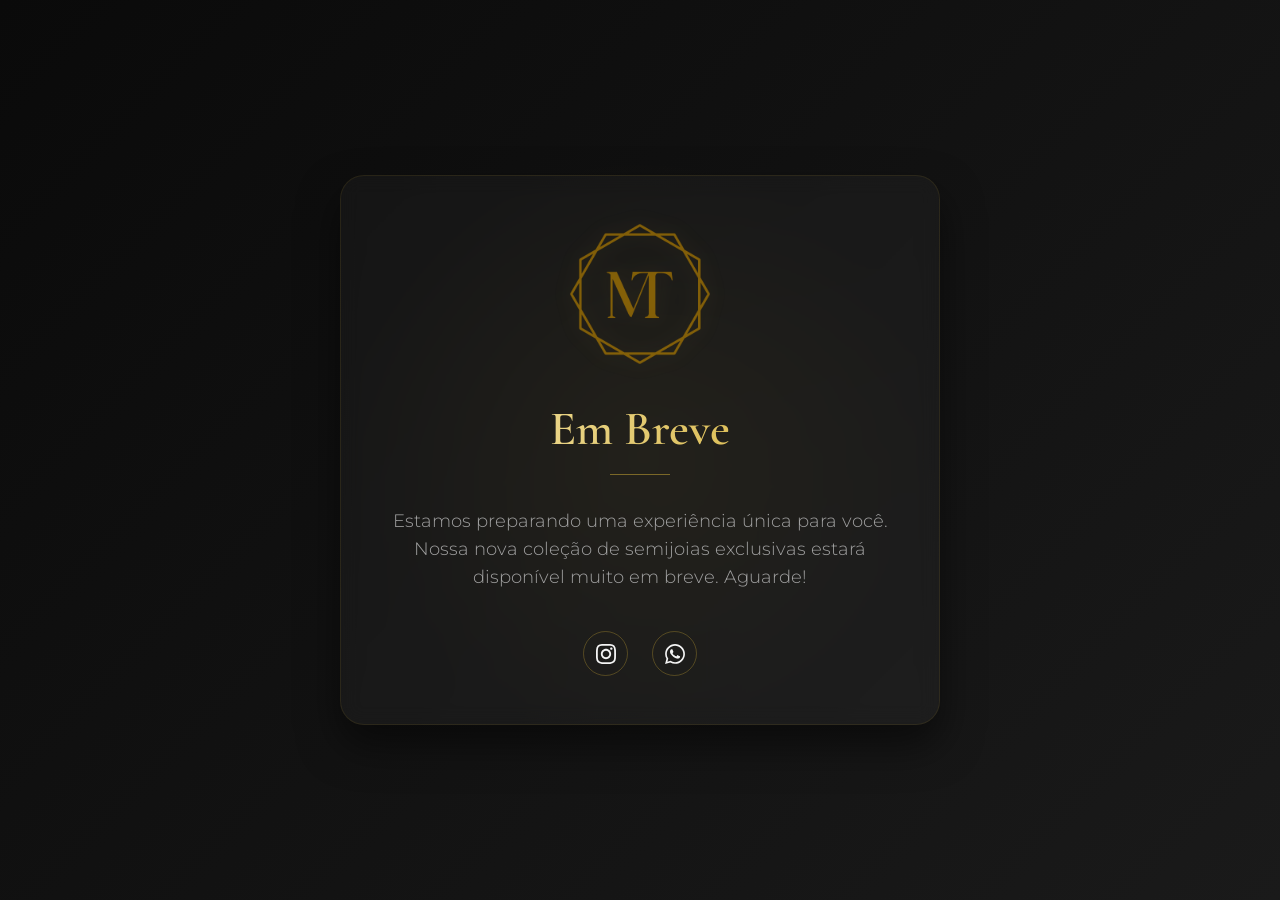
==== index.html @ 189d24d8 "v1" ====
<!DOCTYPE html>
<html lang="pt-BR">
<head>
    <meta charset="UTF-8">
    <meta name="viewport" content="width=device-width, initial-scale=1.0">
    <title>Maria Teresa Semijoias - Em Construção</title>
    <link rel="preconnect" href="https://fonts.googleapis.com">
    <link rel="preconnect" href="https://fonts.gstatic.com" crossorigin>
    <link href="https://fonts.googleapis.com/css2?family=Cormorant+Garamond:wght@400;600&family=Montserrat:wght@300;400;500&display=swap" rel="stylesheet">
    <style>
        :root {
            --gold: #D4AF37;
            --gold-light: #F3E5AB;
            --dark: #121212;
            --darker: #0a0a0a;
            --text-light: #f5f5f5;
        }

        * {
            margin: 0;
            padding: 0;
            box-sizing: border-box;
        }

        body {
            font-family: 'Montserrat', sans-serif;
            background: linear-gradient(135deg, var(--darker) 0%, #1a1a1a 100%);
            color: var(--text-light);
            min-height: 100vh;
            display: flex;
            align-items: center;
            justify-content: center;
            overflow: hidden;
            position: relative;
        }

        /* Subtle background glow */
        .bg-glow {
            position: absolute;
            width: 600px;
            height: 600px;
            background: radial-gradient(circle, rgba(212, 175, 55, 0.05) 0%, rgba(0, 0, 0, 0) 70%);
            top: 50%;
            left: 50%;
            transform: translate(-50%, -50%);
            z-index: 0;
            animation: pulse 8s infinite alternate;
        }

        @keyframes pulse {
            0% { transform: translate(-50%, -50%) scale(1); opacity: 0.5; }
            100% { transform: translate(-50%, -50%) scale(1.2); opacity: 1; }
        }

        .container {
            position: relative;
            z-index: 1;
            text-align: center;
            padding: 3rem;
            background: rgba(255, 255, 255, 0.03);
            backdrop-filter: blur(10px);
            -webkit-backdrop-filter: blur(10px);
            border: 1px solid rgba(212, 175, 55, 0.1);
            border-radius: 24px;
            max-width: 600px;
            width: 90%;
            box-shadow: 0 20px 40px rgba(0, 0, 0, 0.5);
            animation: fadeInUp 1.2s cubic-bezier(0.2, 0.8, 0.2, 1);
        }

        @keyframes fadeInUp {
            from { opacity: 0; transform: translateY(40px); }
            to { opacity: 1; transform: translateY(0); }
        }

        .logo {
            width: 140px;
            margin-bottom: 2rem;
            filter: drop-shadow(0 0 10px rgba(212, 175, 55, 0.2));
            animation: float 6s ease-in-out infinite;
        }

        @keyframes float {
            0% { transform: translateY(0px); }
            50% { transform: translateY(-10px); }
            100% { transform: translateY(0px); }
        }

        h1 {
            font-family: 'Cormorant Garamond', serif;
            font-size: 3rem;
            font-weight: 600;
            margin-bottom: 1rem;
            background: linear-gradient(to right, var(--gold-light), var(--gold), var(--gold-light));
            -webkit-background-clip: text;
            -webkit-text-fill-color: transparent;
            background-size: 200% auto;
            animation: shine 5s linear infinite;
        }

        @keyframes shine {
            to { background-position: 200% center; }
        }

        p {
            font-size: 1.1rem;
            line-height: 1.6;
            color: #a0a0a0;
            margin-bottom: 2.5rem;
            font-weight: 300;
        }

        .divider {
            height: 1px;
            width: 60px;
            background: var(--gold);
            margin: 0 auto 2rem auto;
            opacity: 0.5;
        }

        .social-links {
            display: flex;
            justify-content: center;
            gap: 1.5rem;
        }

        .social-links a {
            color: var(--text-light);
            text-decoration: none;
            width: 45px;
            height: 45px;
            border-radius: 50%;
            border: 1px solid rgba(212, 175, 55, 0.3);
            display: flex;
            align-items: center;
            justify-content: center;
            transition: all 0.3s ease;
        }

        .social-links a:hover {
            background: var(--gold);
            color: var(--dark);
            border-color: var(--gold);
            transform: translateY(-3px);
            box-shadow: 0 5px 15px rgba(212, 175, 55, 0.3);
        }

        .social-links svg {
            width: 20px;
            height: 20px;
            fill: currentColor;
        }

        @media (max-width: 768px) {
            h1 { font-size: 2.2rem; }
            p { font-size: 1rem; }
            .container { padding: 2rem 1.5rem; }
        }
    </style>
</head>
<body>
    <div class="bg-glow"></div>
    <div class="container">
        <img src="assets/maria-teresa-logo-mark-gold.png" alt="Maria Teresa Semijoias" class="logo">
        <h1>Em Breve</h1>
        <div class="divider"></div>
        <p>Estamos preparando uma experiência única para você. Nossa nova coleção de semijoias exclusivas estará disponível muito em breve. Aguarde!</p>
        <div class="social-links">
            <a href="https://instagram.com/mariateresasemijoias" aria-label="Instagram" target="_blank" rel="noopener noreferrer">
                <svg viewBox="0 0 24 24"><path d="M12 2.163c3.204 0 3.584.012 4.85.07 3.252.148 4.771 1.691 4.919 4.919.058 1.265.069 1.645.069 4.849 0 3.205-.012 3.584-.069 4.849-.149 3.225-1.664 4.771-4.919 4.919-1.266.058-1.644.07-4.85.07-3.204 0-3.584-.012-4.849-.07-3.26-.149-4.771-1.699-4.919-4.92-.058-1.265-.07-1.644-.07-4.849 0-3.204.013-3.583.07-4.849.149-3.227 1.664-4.771 4.919-4.919 1.266-.057 1.645-.069 4.849-.069zm0-2.163c-3.259 0-3.667.014-4.947.072-4.358.2-6.78 2.618-6.98 6.98-.059 1.281-.073 1.689-.073 4.948 0 3.259.014 3.668.072 4.948.2 4.358 2.618 6.78 6.98 6.98 1.281.058 1.689.072 4.948.072 3.259 0 3.668-.014 4.948-.072 4.354-.2 6.782-2.618 6.979-6.98.059-1.28.073-1.689.073-4.948 0-3.259-.014-3.667-.072-4.947-.196-4.354-2.617-6.78-6.979-6.98-1.281-.059-1.69-.073-4.949-.073zm0 5.838c-3.403 0-6.162 2.759-6.162 6.162s2.759 6.163 6.162 6.163 6.162-2.759 6.162-6.163c0-3.403-2.759-6.162-6.162-6.162zm0 10.162c-2.209 0-4-1.79-4-4 0-2.209 1.791-4 4-4s4 1.791 4 4c0 2.21-1.791 4-4 4zm6.406-11.845c-.796 0-1.441.645-1.441 1.44s.645 1.44 1.441 1.44c.795 0 1.439-.645 1.439-1.44s-.644-1.44-1.439-1.44z"/></svg>
            </a>
            <a href="#" aria-label="WhatsApp" target="_blank" rel="noopener noreferrer">
                <svg viewBox="0 0 24 24"><path d="M.057 24l1.687-6.163c-1.041-1.804-1.588-3.849-1.587-5.946.003-6.556 5.338-11.891 11.893-11.891 3.181.001 6.167 1.24 8.413 3.488 2.245 2.248 3.481 5.236 3.48 8.414-.003 6.557-5.338 11.892-11.893 11.892-1.99-.001-3.951-.5-5.688-1.448l-6.305 1.654zm6.597-3.807c1.676.995 3.276 1.591 5.392 1.592 5.448 0 9.886-4.434 9.889-9.885.002-5.462-4.415-9.89-9.881-9.892-5.452 0-9.887 4.434-9.889 9.884-.001 2.225.651 3.891 1.746 5.634l-.999 3.648 3.742-.981zm11.387-5.464c-.074-.124-.272-.198-.57-.347-.297-.149-1.758-.868-2.031-.967-.272-.099-.47-.149-.669.149-.198.297-.768.967-.941 1.165-.173.198-.347.223-.644.074-.297-.149-1.255-.462-2.39-1.475-.88-.788-1.48-1.761-1.653-2.059-.173-.297-.018-.458.13-.606.134-.133.297-.347.446-.521.151-.172.2-.296.3-.495.099-.198.05-.372-.025-.521-.075-.148-.669-1.611-.916-2.206-.242-.579-.487-.501-.669-.51l-.57-.01c-.198 0-.52.074-.792.347-.272.297-1.04 1.016-1.04 2.479 0 1.462 1.065 2.876 1.213 3.074.149.198 2.095 3.2 5.076 4.487.709.306 1.263.489 1.694.626.712.226 1.36.194 1.872.118.571-.085 1.758-.719 2.006-1.413.248-.695.248-1.29.173-1.414z"/></svg>
            </a>
        </div>
    </div>
</body>
</html>
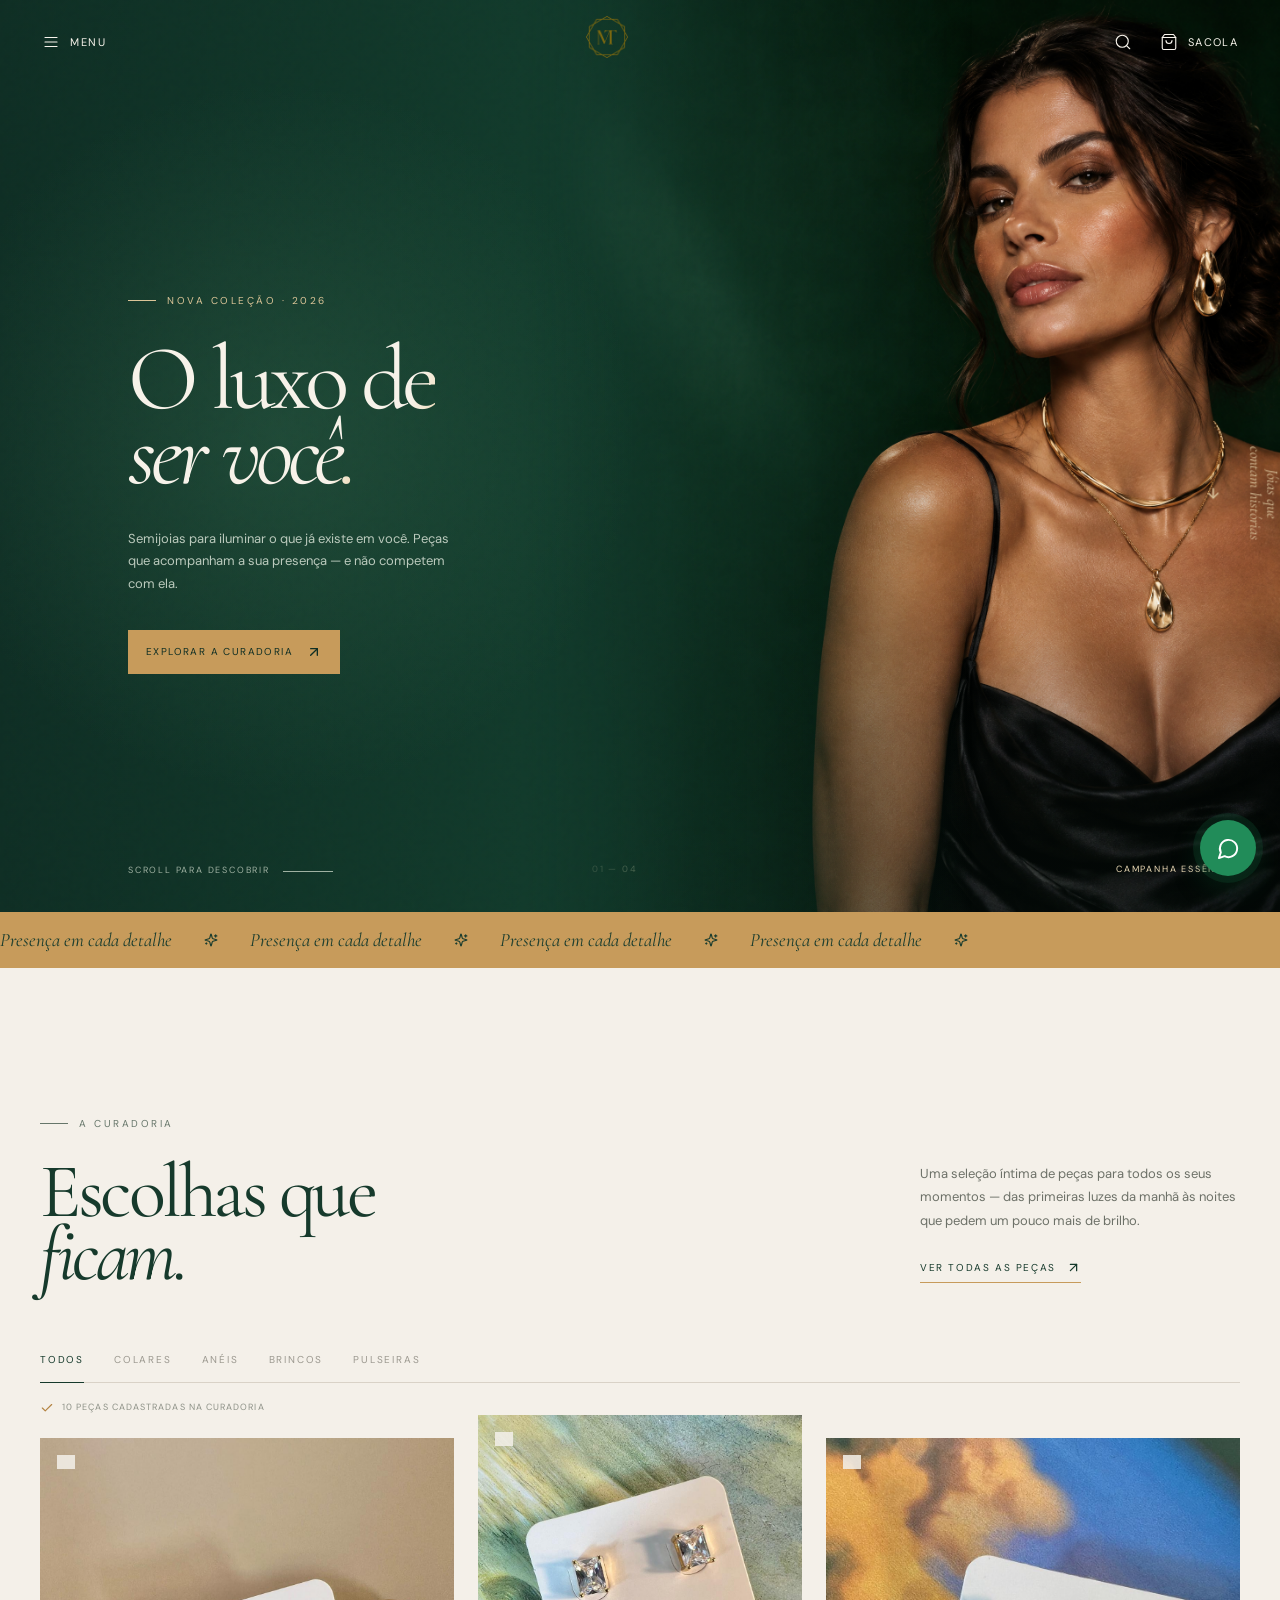
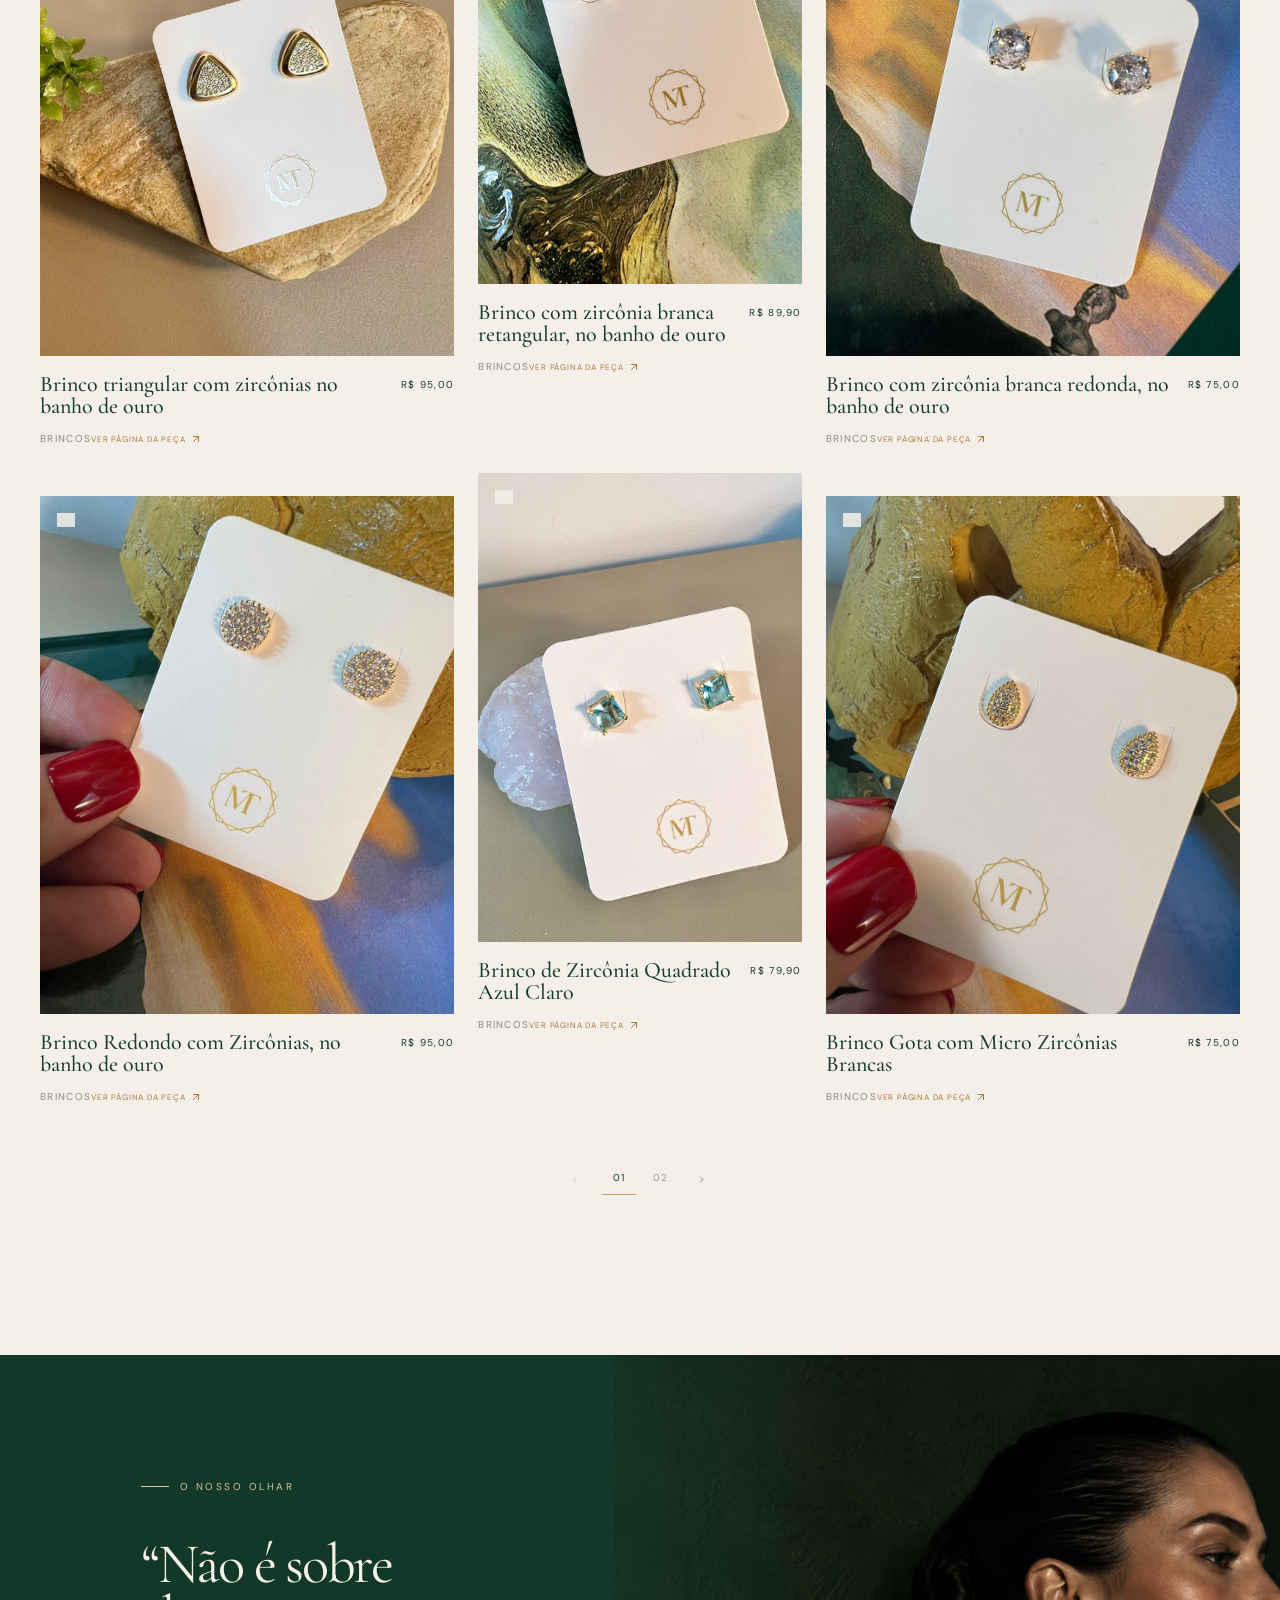
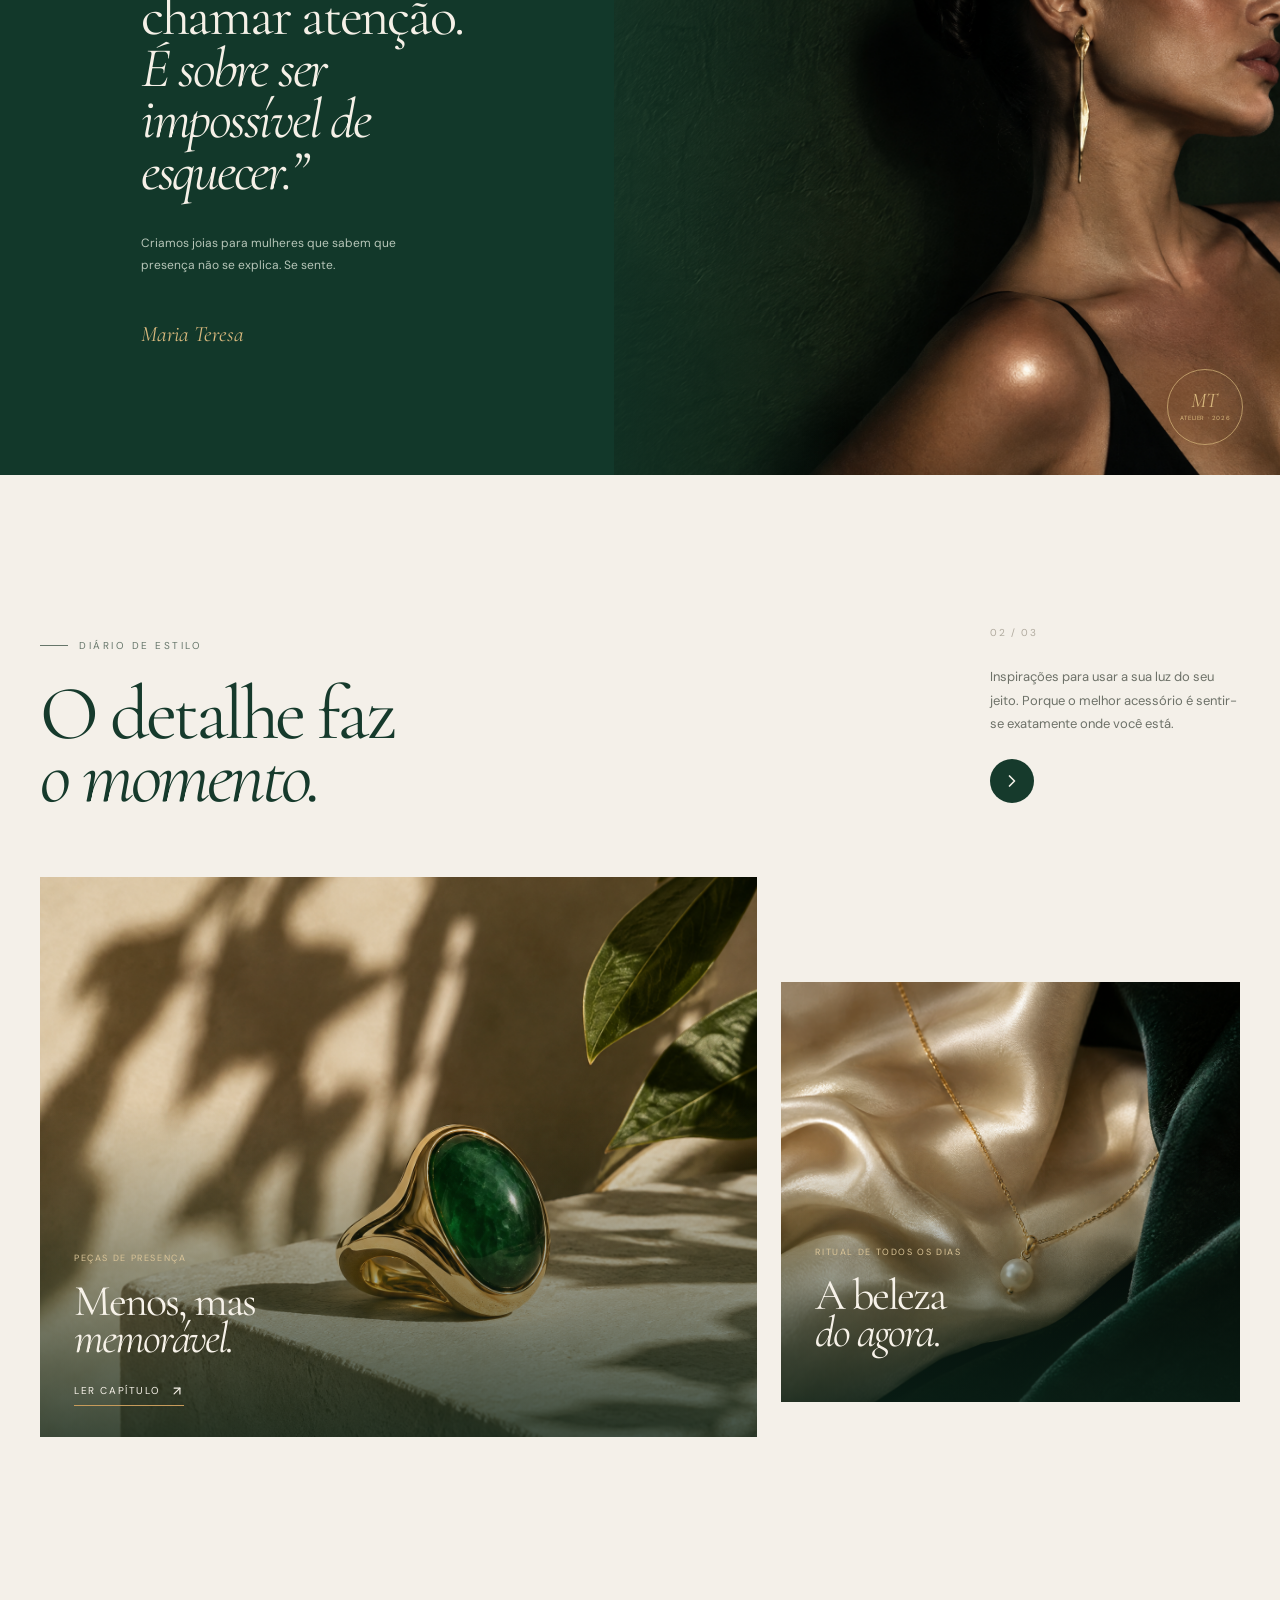
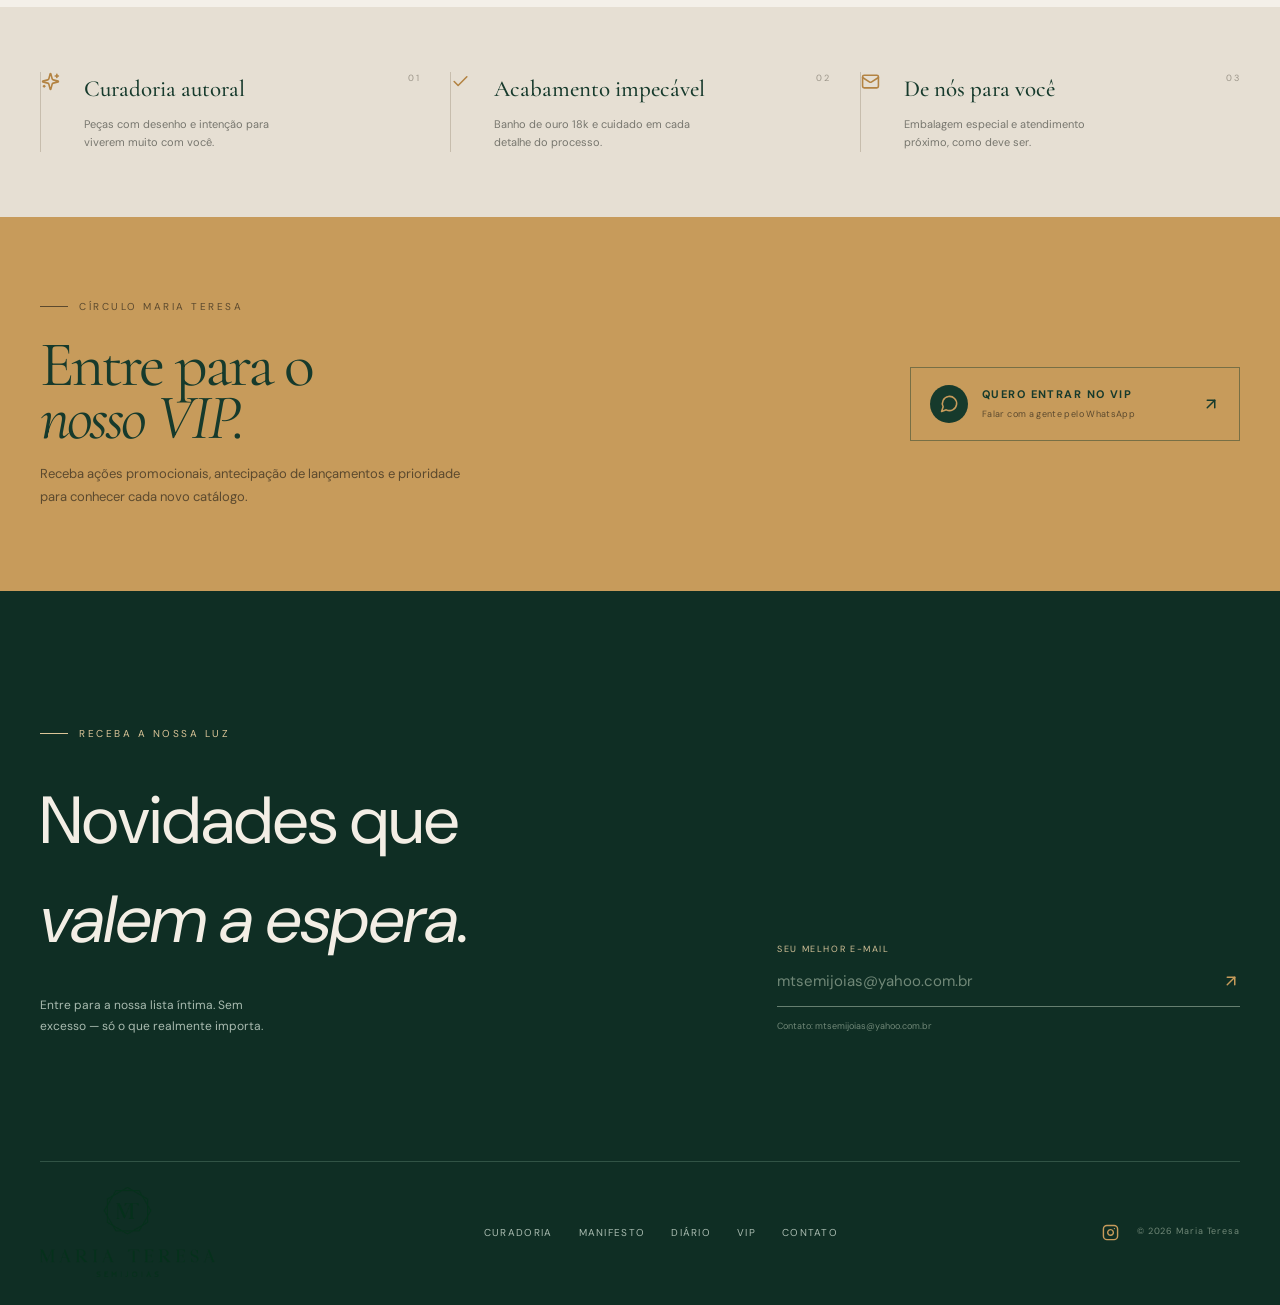
==== commit 0fdeb3ce: "catalogo, paginacao e galera de produtos" ====
--- a/index.html
+++ b/index.html
@@ -1,178 +1,77 @@
-<!DOCTYPE html>
+<!doctype html>
 <html lang="pt-BR">
-<head>
-    <meta charset="UTF-8">
-    <meta name="viewport" content="width=device-width, initial-scale=1.0">
-    <title>Maria Teresa Semijoias - Em Construção</title>
-    <link rel="preconnect" href="https://fonts.googleapis.com">
-    <link rel="preconnect" href="https://fonts.gstatic.com" crossorigin>
-    <link href="https://fonts.googleapis.com/css2?family=Cormorant+Garamond:wght@400;600&family=Montserrat:wght@300;400;500&display=swap" rel="stylesheet">
-    <style>
-        :root {
-            --gold: #D4AF37;
-            --gold-light: #F3E5AB;
-            --dark: #121212;
-            --darker: #0a0a0a;
-            --text-light: #f5f5f5;
-        }
+  <head>
+    <meta charset="UTF-8" />
+    <meta name="viewport" content="width=device-width, initial-scale=1.0, maximum-scale=1" />
+    <meta name="theme-color" content="#0f2e24" />
+    <meta name="description" content="Maria Teresa Semijoias — presença em cada detalhe." />
+    <title>Maria Teresa · Semijoias</title>
+    <script type="module" crossorigin src="/assets/index-DRTPnY3N.js"></script>
+    <link rel="stylesheet" crossorigin href="/assets/index-xozjxIDX.css">
+    <script src="/__manus__/debug-collector.js" defer></script>
+  </head>
+  <body>
+    <script id="manus-runtime">window.__MANUS_HOST_DEV__ = false;
+(function(){"use strict";var Mr={exports:{}},Kn={};/**
+ * @license React
+ * react-jsx-runtime.production.js
+ *
+ * Copyright (c) Meta Platforms, Inc. and affiliates.
+ *
+ * This source code is licensed under the MIT license found in the
+ * LICENSE file in the root directory of this source tree.
+ */var $c;function um(){if($c)return Kn;$c=1;var r=Symbol.for("react.transitional.element"),i=Symbol.for("react.fragment");function c(s,d,m){var x=null;if(m!==void 0&&(x=""+m),d.key!==void 0&&(x=""+d.key),"key"in d){m={};for(var R in d)R!=="key"&&(m[R]=d[R])}else m=d;return d=m.ref,{$$typeof:r,type:s,key:x,ref:d!==void 0?d:null,props:m}}return Kn.Fragment=i,Kn.jsx=c,Kn.jsxs=c,Kn}var Fc;function dm(){return Fc||(Fc=1,Mr.exports=um()),Mr.exports}var h=dm(),Ar={exports:{}},Pn={},Rr={exports:{}},Nr={};/**
+ * @license React
+ * scheduler.production.js
+ *
+ * Copyright (c) Meta Platforms, Inc. and affiliates.
+ *
+ * This source code is licensed under the MIT license found in the
+ * LICENSE file in the root directory of this source tree.
+ */var Ic;function fm(){return Ic||(Ic=1,function(r){function i(A,q){var B=A.length;A.push(q);t:for(;0<B;){var bt=B-1>>>1,p=A[bt];if(0<d(p,q))A[bt]=q,A[B]=p,B=bt;else break t}}function c(A){return A.length===0?null:A[0]}function s(A){if(A.length===0)return null;var q=A[0],B=A.pop();if(B!==q){A[0]=B;t:for(var bt=0,p=A.length,O=p>>>1;bt<O;){var X=2*(bt+1)-1,G=A[X],Z=X+1,st=A[Z];if(0>d(G,B))Z<p&&0>d(st,G)?(A[bt]=st,A[Z]=B,bt=Z):(A[bt]=G,A[X]=B,bt=X);else if(Z<p&&0>d(st,B))A[bt]=st,A[Z]=B,bt=Z;else break t}}return q}function d(A,q){var B=A.sortIndex-q.sortIndex;return B!==0?B:A.id-q.id}if(r.unstable_now=void 0,typeof performance=="object"&&typeof performance.now=="function"){var m=performance;r.unstable_now=function(){return m.now()}}else{var x=Date,R=x.now();r.unstable_now=function(){return x.now()-R}}var C=[],v=[],D=1,j=null,J=3,at=!1,$=!1,nt=!1,ct=!1,ht=typeof setTimeout=="function"?setTimeout:null,St=typeof clearTimeout=="function"?clearTimeout:null,_=typeof setImmediate<"u"?setImmediate:null;function Y(A){for(var q=c(v);q!==null;){if(q.callback===null)s(v);else if(q.startTime<=A)s(v),q.sortIndex=q.expirationTime,i(C,q);else break;q=c(v)}}function H(A){if(nt=!1,Y(A),!$)if(c(C)!==null)$=!0,it||(it=!0,Bt());else{var q=c(v);q!==null&&Mt(H,q.startTime-A)}}var it=!1,rt=-1,V=5,xt=-1;function Be(){return ct?!0:!(r.unstable_now()-xt<V)}function te(){if(ct=!1,it){var A=r.unstable_now();xt=A;var q=!0;try{t:{$=!1,nt&&(nt=!1,St(rt),rt=-1),at=!0;var B=J;try{e:{for(Y(A),j=c(C);j!==null&&!(j.expirationTime>A&&Be());){var bt=j.callback;if(typeof bt=="function"){j.callback=null,J=j.priorityLevel;var p=bt(j.expirationTime<=A);if(A=r.unstable_now(),typeof p=="function"){j.callback=p,Y(A),q=!0;break e}j===c(C)&&s(C),Y(A)}else s(C);j=c(C)}if(j!==null)q=!0;else{var O=c(v);O!==null&&Mt(H,O.startTime-A),q=!1}}break t}finally{j=null,J=B,at=!1}q=void 0}}finally{q?Bt():it=!1}}}var Bt;if(typeof _=="function")Bt=function(){_(te)};else if(typeof MessageChannel<"u"){var me=new MessageChannel,Se=me.port2;me.port1.onmessage=te,Bt=function(){Se.postMessage(null)}}else Bt=function(){ht(te,0)};function Mt(A,q){rt=ht(function(){A(r.unstable_now())},q)}r.unstable_IdlePriority=5,r.unstable_ImmediatePriority=1,r.unstable_LowPriority=4,r.unstable_NormalPriority=3,r.unstable_Profiling=null,r.unstable_UserBlockingPriority=2,r.unstable_cancelCallback=function(A){A.callback=null},r.unstable_forceFrameRate=function(A){0>A||125<A?console.error("forceFrameRate takes a positive int between 0 and 125, forcing frame rates higher than 125 fps is not supported"):V=0<A?Math.floor(1e3/A):5},r.unstable_getCurrentPriorityLevel=function(){return J},r.unstable_next=function(A){switch(J){case 1:case 2:case 3:var q=3;break;default:q=J}var B=J;J=q;try{return A()}finally{J=B}},r.unstable_requestPaint=function(){ct=!0},r.unstable_runWithPriority=function(A,q){switch(A){case 1:case 2:case 3:case 4:case 5:break;default:A=3}var B=J;J=A;try{return q()}finally{J=B}},r.unstable_scheduleCallback=function(A,q,B){var bt=r.unstable_now();switch(typeof B=="object"&&B!==null?(B=B.delay,B=typeof B=="number"&&0<B?bt+B:bt):B=bt,A){case 1:var p=-1;break;case 2:p=250;break;case 5:p=1073741823;break;case 4:p=1e4;break;default:p=5e3}return p=B+p,A={id:D++,callback:q,priorityLevel:A,startTime:B,expirationTime:p,sortIndex:-1},B>bt?(A.sortIndex=B,i(v,A),c(C)===null&&A===c(v)&&(nt?(St(rt),rt=-1):nt=!0,Mt(H,B-bt))):(A.sortIndex=p,i(C,A),$||at||($=!0,it||(it=!0,Bt()))),A},r.unstable_shouldYield=Be,r.unstable_wrapCallback=function(A){var q=J;return function(){var B=J;J=q;try{return A.apply(this,arguments)}finally{J=B}}}}(Nr)),Nr}var tu;function hm(){return tu||(tu=1,Rr.exports=fm()),Rr.exports}var zr={exports:{}},ut={};/**
+ * @license React
+ * react.production.js
+ *
+ * Copyright (c) Meta Platforms, Inc. and affiliates.
+ *
+ * This source code is licensed under the MIT license found in the
+ * LICENSE file in the root directory of this source tree.
+ */var eu;function mm(){if(eu)return ut;eu=1;var r=Symbol.for("react.transitional.element"),i=Symbol.for("react.portal"),c=Symbol.for("react.fragment"),s=Symbol.for("react.strict_mode"),d=Symbol.for("react.profiler"),m=Symbol.for("react.consumer"),x=Symbol.for("react.context"),R=Symbol.for("react.forward_ref"),C=Symbol.for("react.suspense"),v=Symbol.for("react.memo"),D=Symbol.for("react.lazy"),j=Symbol.iterator;function J(p){return p===null||typeof p!="object"?null:(p=j&&p[j]||p["@@iterator"],typeof p=="function"?p:null)}var at={isMounted:function(){return!1},enqueueForceUpdate:function(){},enqueueReplaceState:function(){},enqueueSetState:function(){}},$=Object.assign,nt={};function ct(p,O,X){this.props=p,this.context=O,this.refs=nt,this.updater=X||at}ct.prototype.isReactComponent={},ct.prototype.setState=function(p,O){if(typeof p!="object"&&typeof p!="function"&&p!=null)throw Error("takes an object of state variables to update or a function which returns an object of state variables.");this.updater.enqueueSetState(this,p,O,"setState")},ct.prototype.forceUpdate=function(p){this.updater.enqueueForceUpdate(this,p,"forceUpdate")};function ht(){}ht.prototype=ct.prototype;function St(p,O,X){this.props=p,this.context=O,this.refs=nt,this.updater=X||at}var _=St.prototype=new ht;_.constructor=St,$(_,ct.prototype),_.isPureReactComponent=!0;var Y=Array.isArray,H={H:null,A:null,T:null,S:null,V:null},it=Object.prototype.hasOwnProperty;function rt(p,O,X,G,Z,st){return X=st.ref,{$$typeof:r,type:p,key:O,ref:X!==void 0?X:null,props:st}}function V(p,O){return rt(p.type,O,void 0,void 0,void 0,p.props)}function xt(p){return typeof p=="object"&&p!==null&&p.$$typeof===r}function Be(p){var O={"=":"=0",":":"=2"};return"$"+p.replace(/[=:]/g,function(X){return O[X]})}var te=/\/+/g;function Bt(p,O){return typeof p=="object"&&p!==null&&p.key!=null?Be(""+p.key):O.toString(36)}function me(){}function Se(p){switch(p.status){case"fulfilled":return p.value;case"rejected":throw p.reason;default:switch(typeof p.status=="string"?p.then(me,me):(p.status="pending",p.then(function(O){p.status==="pending"&&(p.status="fulfilled",p.value=O)},function(O){p.status==="pending"&&(p.status="rejected",p.reason=O)})),p.status){case"fulfilled":return p.value;case"rejected":throw p.reason}}throw p}function Mt(p,O,X,G,Z){var st=typeof p;(st==="undefined"||st==="boolean")&&(p=null);var I=!1;if(p===null)I=!0;else switch(st){case"bigint":case"string":case"number":I=!0;break;case"object":switch(p.$$typeof){case r:case i:I=!0;break;case D:return I=p._init,Mt(I(p._payload),O,X,G,Z)}}if(I)return Z=Z(p),I=G===""?"."+Bt(p,0):G,Y(Z)?(X="",I!=null&&(X=I.replace(te,"$&/")+"/"),Mt(Z,O,X,"",function(Jt){return Jt})):Z!=null&&(xt(Z)&&(Z=V(Z,X+(Z.key==null||p&&p.key===Z.key?"":(""+Z.key).replace(te,"$&/")+"/")+I)),O.push(Z)),1;I=0;var gt=G===""?".":G+":";if(Y(p))for(var Tt=0;Tt<p.length;Tt++)G=p[Tt],st=gt+Bt(G,Tt),I+=Mt(G,O,X,st,Z);else if(Tt=J(p),typeof Tt=="function")for(p=Tt.call(p),Tt=0;!(G=p.next()).done;)G=G.value,st=gt+Bt(G,Tt++),I+=Mt(G,O,X,st,Z);else if(st==="object"){if(typeof p.then=="function")return Mt(Se(p),O,X,G,Z);throw O=String(p),Error("Objects are not valid as a React child (found: "+(O==="[object Object]"?"object with keys {"+Object.keys(p).join(", ")+"}":O)+"). If you meant to render a collection of children, use an array instead.")}return I}function A(p,O,X){if(p==null)return p;var G=[],Z=0;return Mt(p,G,"","",function(st){return O.call(X,st,Z++)}),G}function q(p){if(p._status===-1){var O=p._result;O=O(),O.then(function(X){(p._status===0||p._status===-1)&&(p._status=1,p._result=X)},function(X){(p._status===0||p._status===-1)&&(p._status=2,p._result=X)}),p._status===-1&&(p._status=0,p._result=O)}if(p._status===1)return p._result.default;throw p._result}var B=typeof reportError=="function"?reportError:function(p){if(typeof window=="object"&&typeof window.ErrorEvent=="function"){var O=new window.ErrorEvent("error",{bubbles:!0,cancelable:!0,message:typeof p=="object"&&p!==null&&typeof p.message=="string"?String(p.message):String(p),error:p});if(!window.dispatchEvent(O))return}else if(typeof process=="object"&&typeof process.emit=="function"){process.emit("uncaughtException",p);return}console.error(p)};function bt(){}return ut.Children={map:A,forEach:function(p,O,X){A(p,function(){O.apply(this,arguments)},X)},count:function(p){var O=0;return A(p,function(){O++}),O},toArray:function(p){return A(p,function(O){return O})||[]},only:function(p){if(!xt(p))throw Error("React.Children.only expected to receive a single React element child.");return p}},ut.Component=ct,ut.Fragment=c,ut.Profiler=d,ut.PureComponent=St,ut.StrictMode=s,ut.Suspense=C,ut.__CLIENT_INTERNALS_DO_NOT_USE_OR_WARN_USERS_THEY_CANNOT_UPGRADE=H,ut.__COMPILER_RUNTIME={__proto__:null,c:function(p){return H.H.useMemoCache(p)}},ut.cache=function(p){return function(){return p.apply(null,arguments)}},ut.cloneElement=function(p,O,X){if(p==null)throw Error("The argument must be a React element, but you passed "+p+".");var G=$({},p.props),Z=p.key,st=void 0;if(O!=null)for(I in O.ref!==void 0&&(st=void 0),O.key!==void 0&&(Z=""+O.key),O)!it.call(O,I)||I==="key"||I==="__self"||I==="__source"||I==="ref"&&O.ref===void 0||(G[I]=O[I]);var I=arguments.length-2;if(I===1)G.children=X;else if(1<I){for(var gt=Array(I),Tt=0;Tt<I;Tt++)gt[Tt]=arguments[Tt+2];G.children=gt}return rt(p.type,Z,void 0,void 0,st,G)},ut.createContext=function(p){return p={$$typeof:x,_currentValue:p,_currentValue2:p,_threadCount:0,Provider:null,Consumer:null},p.Provider=p,p.Consumer={$$typeof:m,_context:p},p},ut.createElement=function(p,O,X){var G,Z={},st=null;if(O!=null)for(G in O.key!==void 0&&(st=""+O.key),O)it.call(O,G)&&G!=="key"&&G!=="__self"&&G!=="__source"&&(Z[G]=O[G]);var I=arguments.length-2;if(I===1)Z.children=X;else if(1<I){for(var gt=Array(I),Tt=0;Tt<I;Tt++)gt[Tt]=arguments[Tt+2];Z.children=gt}if(p&&p.defaultProps)for(G in I=p.defaultProps,I)Z[G]===void 0&&(Z[G]=I[G]);return rt(p,st,void 0,void 0,null,Z)},ut.createRef=function(){return{current:null}},ut.forwardRef=function(p){return{$$typeof:R,render:p}},ut.isValidElement=xt,ut.lazy=function(p){return{$$typeof:D,_payload:{_status:-1,_result:p},_init:q}},ut.memo=function(p,O){return{$$typeof:v,type:p,compare:O===void 0?null:O}},ut.startTransition=function(p){var O=H.T,X={};H.T=X;try{var G=p(),Z=H.S;Z!==null&&Z(X,G),typeof G=="object"&&G!==null&&typeof G.then=="function"&&G.then(bt,B)}catch(st){B(st)}finally{H.T=O}},ut.unstable_useCacheRefresh=function(){return H.H.useCacheRefresh()},ut.use=function(p){return H.H.use(p)},ut.useActionState=function(p,O,X){return H.H.useActionState(p,O,X)},ut.useCallback=function(p,O){return H.H.useCallback(p,O)},ut.useContext=function(p){return H.H.useContext(p)},ut.useDebugValue=function(){},ut.useDeferredValue=function(p,O){return H.H.useDeferredValue(p,O)},ut.useEffect=function(p,O,X){var G=H.H;if(typeof X=="function")throw Error("useEffect CRUD overload is not enabled in this build of React.");return G.useEffect(p,O)},ut.useId=function(){return H.H.useId()},ut.useImperativeHandle=function(p,O,X){return H.H.useImperativeHandle(p,O,X)},ut.useInsertionEffect=function(p,O){return H.H.useInsertionEffect(p,O)},ut.useLayoutEffect=function(p,O){return H.H.useLayoutEffect(p,O)},ut.useMemo=function(p,O){return H.H.useMemo(p,O)},ut.useOptimistic=function(p,O){return H.H.useOptimistic(p,O)},ut.useReducer=function(p,O,X){return H.H.useReducer(p,O,X)},ut.useRef=function(p){return H.H.useRef(p)},ut.useState=function(p){return H.H.useState(p)},ut.useSyncExternalStore=function(p,O,X){return H.H.useSyncExternalStore(p,O,X)},ut.useTransition=function(){return H.H.useTransition()},ut.version="19.1.1",ut}var lu;function _r(){return lu||(lu=1,zr.exports=mm()),zr.exports}var kr={exports:{}},he={};/**
+ * @license React
+ * react-dom.production.js
+ *
+ * Copyright (c) Meta Platforms, Inc. and affiliates.
+ *
+ * This source code is licensed under the MIT license found in the
+ * LICENSE file in the root directory of this source tree.
+ */var au;function gm(){if(au)return he;au=1;var r=_r();function i(C){var v="https://react.dev/errors/"+C;if(1<arguments.length){v+="?args[]="+encodeURIComponent(arguments[1]);for(var D=2;D<arguments.length;D++)v+="&args[]="+encodeURIComponent(arguments[D])}return"Minified React error #"+C+"; visit "+v+" for the full message or use the non-minified dev environment for full errors and additional helpful warnings."}function c(){}var s={d:{f:c,r:function(){throw Error(i(522))},D:c,C:c,L:c,m:c,X:c,S:c,M:c},p:0,findDOMNode:null},d=Symbol.for("react.portal");function m(C,v,D){var j=3<arguments.length&&arguments[3]!==void 0?arguments[3]:null;return{$$typeof:d,key:j==null?null:""+j,children:C,containerInfo:v,implementation:D}}var x=r.__CLIENT_INTERNALS_DO_NOT_USE_OR_WARN_USERS_THEY_CANNOT_UPGRADE;function R(C,v){if(C==="font")return"";if(typeof v=="string")return v==="use-credentials"?v:""}return he.__DOM_INTERNALS_DO_NOT_USE_OR_WARN_USERS_THEY_CANNOT_UPGRADE=s,he.createPortal=function(C,v){var D=2<arguments.length&&arguments[2]!==void 0?arguments[2]:null;if(!v||v.nodeType!==1&&v.nodeType!==9&&v.nodeType!==11)throw Error(i(299));return m(C,v,null,D)},he.flushSync=function(C){var v=x.T,D=s.p;try{if(x.T=null,s.p=2,C)return C()}finally{x.T=v,s.p=D,s.d.f()}},he.preconnect=function(C,v){typeof C=="string"&&(v?(v=v.crossOrigin,v=typeof v=="string"?v==="use-credentials"?v:"":void 0):v=null,s.d.C(C,v))},he.prefetchDNS=function(C){typeof C=="string"&&s.d.D(C)},he.preinit=function(C,v){if(typeof C=="string"&&v&&typeof v.as=="string"){var D=v.as,j=R(D,v.crossOrigin),J=typeof v.integrity=="string"?v.integrity:void 0,at=typeof v.fetchPriority=="string"?v.fetchPriority:void 0;D==="style"?s.d.S(C,typeof v.precedence=="string"?v.precedence:void 0,{crossOrigin:j,integrity:J,fetchPriority:at}):D==="script"&&s.d.X(C,{crossOrigin:j,integrity:J,fetchPriority:at,nonce:typeof v.nonce=="string"?v.nonce:void 0})}},he.preinitModule=function(C,v){if(typeof C=="string")if(typeof v=="object"&&v!==null){if(v.as==null||v.as==="script"){var D=R(v.as,v.crossOrigin);s.d.M(C,{crossOrigin:D,integrity:typeof v.integrity=="string"?v.integrity:void 0,nonce:typeof v.nonce=="string"?v.nonce:void 0})}}else v==null&&s.d.M(C)},he.preload=function(C,v){if(typeof C=="string"&&typeof v=="object"&&v!==null&&typeof v.as=="string"){var D=v.as,j=R(D,v.crossOrigin);s.d.L(C,D,{crossOrigin:j,integrity:typeof v.integrity=="string"?v.integrity:void 0,nonce:typeof v.nonce=="string"?v.nonce:void 0,type:typeof v.type=="string"?v.type:void 0,fetchPriority:typeof v.fetchPriority=="string"?v.fetchPriority:void 0,referrerPolicy:typeof v.referrerPolicy=="string"?v.referrerPolicy:void 0,imageSrcSet:typeof v.imageSrcSet=="string"?v.imageSrcSet:void 0,imageSizes:typeof v.imageSizes=="string"?v.imageSizes:void 0,media:typeof v.media=="string"?v.media:void 0})}},he.preloadModule=function(C,v){if(typeof C=="string")if(v){var D=R(v.as,v.crossOrigin);s.d.m(C,{as:typeof v.as=="string"&&v.as!=="script"?v.as:void 0,crossOrigin:D,integrity:typeof v.integrity=="string"?v.integrity:void 0})}else s.d.m(C)},he.requestFormReset=function(C){s.d.r(C)},he.unstable_batchedUpdates=function(C,v){return C(v)},he.useFormState=function(C,v,D){return x.H.useFormState(C,v,D)},he.useFormStatus=function(){return x.H.useHostTransitionStatus()},he.version="19.1.1",he}var nu;function pm(){if(nu)return kr.exports;nu=1;function r(){if(!(typeof __REACT_DEVTOOLS_GLOBAL_HOOK__>"u"||typeof __REACT_DEVTOOLS_GLOBAL_HOOK__.checkDCE!="function"))try{__REACT_DEVTOOLS_GLOBAL_HOOK__.checkDCE(r)}catch(i){console.error(i)}}return r(),kr.exports=gm(),kr.exports}/**
+ * @license React
+ * react-dom-client.production.js
+ *
+ * Copyright (c) Meta Platforms, Inc. and affiliates.
+ *
+ * This source code is licensed under the MIT license found in the
+ * LICENSE file in the root directory of this source tree.
+ */var ou;function ym(){if(ou)return Pn;ou=1;var r=hm(),i=_r(),c=pm();function s(t){var e="https://react.dev/errors/"+t;if(1<arguments.length){e+="?args[]="+encodeURIComponent(arguments[1]);for(var l=2;l<arguments.length;l++)e+="&args[]="+encodeURIComponent(arguments[l])}return"Minified React error #"+t+"; visit "+e+" for the full message or use the non-minified dev environment for full errors and additional helpful warnings."}function d(t){return!(!t||t.nodeType!==1&&t.nodeType!==9&&t.nodeType!==11)}function m(t){var e=t,l=t;if(t.alternate)for(;e.return;)e=e.return;else{t=e;do e=t,(e.flags&4098)!==0&&(l=e.return),t=e.return;while(t)}return e.tag===3?l:null}function x(t){if(t.tag===13){var e=t.memoizedState;if(e===null&&(t=t.alternate,t!==null&&(e=t.memoizedState)),e!==null)return e.dehydrated}return null}function R(t){if(m(t)!==t)throw Error(s(188))}function C(t){var e=t.alternate;if(!e){if(e=m(t),e===null)throw Error(s(188));return e!==t?null:t}for(var l=t,a=e;;){var n=l.return;if(n===null)break;var o=n.alternate;if(o===null){if(a=n.return,a!==null){l=a;continue}break}if(n.child===o.child){for(o=n.child;o;){if(o===l)return R(n),t;if(o===a)return R(n),e;o=o.sibling}throw Error(s(188))}if(l.return!==a.return)l=n,a=o;else{for(var u=!1,f=n.child;f;){if(f===l){u=!0,l=n,a=o;break}if(f===a){u=!0,a=n,l=o;break}f=f.sibling}if(!u){for(f=o.child;f;){if(f===l){u=!0,l=o,a=n;break}if(f===a){u=!0,a=o,l=n;break}f=f.sibling}if(!u)throw Error(s(189))}}if(l.alternate!==a)throw Error(s(190))}if(l.tag!==3)throw Error(s(188));return l.stateNode.current===l?t:e}function v(t){var e=t.tag;if(e===5||e===26||e===27||e===6)return t;for(t=t.child;t!==null;){if(e=v(t),e!==null)return e;t=t.sibling}return null}var D=Object.assign,j=Symbol.for("react.element"),J=Symbol.for("react.transitional.element"),at=Symbol.for("react.portal"),$=Symbol.for("react.fragment"),nt=Symbol.for("react.strict_mode"),ct=Symbol.for("react.profiler"),ht=Symbol.for("react.provider"),St=Symbol.for("react.consumer"),_=Symbol.for("react.context"),Y=Symbol.for("react.forward_ref"),H=Symbol.for("react.suspense"),it=Symbol.for("react.suspense_list"),rt=Symbol.for("react.memo"),V=Symbol.for("react.lazy"),xt=Symbol.for("react.activity"),Be=Symbol.for("react.memo_cache_sentinel"),te=Symbol.iterator;function Bt(t){return t===null||typeof t!="object"?null:(t=te&&t[te]||t["@@iterator"],typeof t=="function"?t:null)}var me=Symbol.for("react.client.reference");function Se(t){if(t==null)return null;if(typeof t=="function")return t.$$typeof===me?null:t.displayName||t.name||null;if(typeof t=="string")return t;switch(t){case $:return"Fragment";case ct:return"Profiler";case nt:return"StrictMode";case H:return"Suspense";case it:return"SuspenseList";case xt:return"Activity"}if(typeof t=="object")switch(t.$$typeof){case at:return"Portal";case _:return(t.displayName||"Context")+".Provider";case St:return(t._context.displayName||"Context")+".Consumer";case Y:var e=t.render;return t=t.displayName,t||(t=e.displayName||e.name||"",t=t!==""?"ForwardRef("+t+")":"ForwardRef"),t;case rt:return e=t.displayName||null,e!==null?e:Se(t.type)||"Memo";case V:e=t._payload,t=t._init;try{return Se(t(e))}catch{}}return null}var Mt=Array.isArray,A=i.__CLIENT_INTERNALS_DO_NOT_USE_OR_WARN_USERS_THEY_CANNOT_UPGRADE,q=c.__DOM_INTERNALS_DO_NOT_USE_OR_WARN_USERS_THEY_CANNOT_UPGRADE,B={pending:!1,data:null,method:null,action:null},bt=[],p=-1;function O(t){return{current:t}}function X(t){0>p||(t.current=bt[p],bt[p]=null,p--)}function G(t,e){p++,bt[p]=t.current,t.current=e}var Z=O(null),st=O(null),I=O(null),gt=O(null);function Tt(t,e){switch(G(I,e),G(st,t),G(Z,null),e.nodeType){case 9:case 11:t=(t=e.documentElement)&&(t=t.namespaceURI)?Hh(t):0;break;default:if(t=e.tagName,e=e.namespaceURI)e=Hh(e),t=Uh(e,t);else switch(t){case"svg":t=1;break;case"math":t=2;break;default:t=0}}X(Z),G(Z,t)}function Jt(){X(Z),X(st),X(I)}function Ke(t){t.memoizedState!==null&&G(gt,t);var e=Z.current,l=Uh(e,t.type);e!==l&&(G(st,t),G(Z,l))}function Ce(t){st.current===t&&(X(Z),X(st)),gt.current===t&&(X(gt),Wo._currentValue=B)}var Pe=Object.prototype.hasOwnProperty,yl=r.unstable_scheduleCallback,sn=r.unstable_cancelCallback,Ca=r.unstable_shouldYield,ri=r.unstable_requestPaint,ge=r.unstable_now,si=r.unstable_getCurrentPriorityLevel,Ul=r.unstable_ImmediatePriority,Fn=r.unstable_UserBlockingPriority,nl=r.unstable_NormalPriority,ci=r.unstable_LowPriority,Gl=r.unstable_IdlePriority,ui=r.log,Ea=r.unstable_setDisableYieldValue,ql=null,Wt=null;function Je(t){if(typeof ui=="function"&&Ea(t),Wt&&typeof Wt.setStrictMode=="function")try{Wt.setStrictMode(ql,t)}catch{}}var $t=Math.clz32?Math.clz32:fi,di=Math.log,Ta=Math.LN2;function fi(t){return t>>>=0,t===0?32:31-(di(t)/Ta|0)|0}var L=256,cn=4194304;function vl(t){var e=t&42;if(e!==0)return e;switch(t&-t){case 1:return 1;case 2:return 2;case 4:return 4;case 8:return 8;case 16:return 16;case 32:return 32;case 64:return 64;case 128:return 128;case 256:case 512:case 1024:case 2048:case 4096:case 8192:case 16384:case 32768:case 65536:case 131072:case 262144:case 524288:case 1048576:case 2097152:return t&4194048;case 4194304:case 8388608:case 16777216:case 33554432:return t&62914560;case 67108864:return 67108864;case 134217728:return 134217728;case 268435456:return 268435456;case 536870912:return 536870912;case 1073741824:return 0;default:return t}}function un(t,e,l){var a=t.pendingLanes;if(a===0)return 0;var n=0,o=t.suspendedLanes,u=t.pingedLanes;t=t.warmLanes;var f=a&134217727;return f!==0?(a=f&~o,a!==0?n=vl(a):(u&=f,u!==0?n=vl(u):l||(l=f&~t,l!==0&&(n=vl(l))))):(f=a&~o,f!==0?n=vl(f):u!==0?n=vl(u):l||(l=a&~t,l!==0&&(n=vl(l)))),n===0?0:e!==0&&e!==n&&(e&o)===0&&(o=n&-n,l=e&-e,o>=l||o===32&&(l&4194048)!==0)?e:n}function Dt(t,e){return(t.pendingLanes&~(t.suspendedLanes&~t.pingedLanes)&e)===0}function In(t,e){switch(t){case 1:case 2:case 4:case 8:case 64:return e+250;case 16:case 32:case 128:case 256:case 512:case 1024:case 2048:case 4096:case 8192:case 16384:case 32768:case 65536:case 131072:case 262144:case 524288:case 1048576:case 2097152:return e+5e3;case 4194304:case 8388608:case 16777216:case 33554432:return-1;case 67108864:case 134217728:case 268435456:case 536870912:case 1073741824:return-1;default:return-1}}function to(){var t=L;return L<<=1,(L&4194048)===0&&(L=256),t}function hi(){var t=cn;return cn<<=1,(cn&62914560)===0&&(cn=4194304),t}function eo(t){for(var e=[],l=0;31>l;l++)e.push(t);return e}function Da(t,e){t.pendingLanes|=e,e!==268435456&&(t.suspendedLanes=0,t.pingedLanes=0,t.warmLanes=0)}function Ir(t,e,l,a,n,o){var u=t.pendingLanes;t.pendingLanes=l,t.suspendedLanes=0,t.pingedLanes=0,t.warmLanes=0,t.expiredLanes&=l,t.entangledLanes&=l,t.errorRecoveryDisabledLanes&=l,t.shellSuspendCounter=0;var f=t.entanglements,g=t.expirationTimes,S=t.hiddenUpdates;for(l=u&~l;0<l;){var N=31-$t(l),k=1<<N;f[N]=0,g[N]=-1;var E=S[N];if(E!==null)for(S[N]=null,N=0;N<E.length;N++){var T=E[N];T!==null&&(T.lane&=-536870913)}l&=~k}a!==0&&mi(t,a,0),o!==0&&n===0&&t.tag!==0&&(t.suspendedLanes|=o&~(u&~e))}function mi(t,e,l){t.pendingLanes|=e,t.suspendedLanes&=~e;var a=31-$t(e);t.entangledLanes|=e,t.entanglements[a]=t.entanglements[a]|1073741824|l&4194090}function gi(t,e){var l=t.entangledLanes|=e;for(t=t.entanglements;l;){var a=31-$t(l),n=1<<a;n&e|t[a]&e&&(t[a]|=e),l&=~n}}function lo(t){switch(t){case 2:t=1;break;case 8:t=4;break;case 32:t=16;break;case 256:case 512:case 1024:case 2048:case 4096:case 8192:case 16384:case 32768:case 65536:case 131072:case 262144:case 524288:case 1048576:case 2097152:case 4194304:case 8388608:case 16777216:case 33554432:t=128;break;case 268435456:t=134217728;break;default:t=0}return t}function ao(t){return t&=-t,2<t?8<t?(t&134217727)!==0?32:268435456:8:2}function pi(){var t=q.p;return t!==0?t:(t=window.event,t===void 0?32:nm(t.type))}function ts(t,e){var l=q.p;try{return q.p=t,e()}finally{q.p=l}}var ol=Math.random().toString(36).slice(2),ee="__reactFiber$"+ol,pe="__reactProps$"+ol,Yl="__reactContainer$"+ol,no="__reactEvents$"+ol,es="__reactListeners$"+ol,ls="__reactHandles$"+ol,yi="__reactResources$"+ol,Ma="__reactMarker$"+ol;function oo(t){delete t[ee],delete t[pe],delete t[no],delete t[es],delete t[ls]}function Vl(t){var e=t[ee];if(e)return e;for(var l=t.parentNode;l;){if(e=l[Yl]||l[ee]){if(l=e.alternate,e.child!==null||l!==null&&l.child!==null)for(t=Vh(t);t!==null;){if(l=t[ee])return l;t=Vh(t)}return e}t=l,l=t.parentNode}return null}function Xl(t){if(t=t[ee]||t[Yl]){var e=t.tag;if(e===5||e===6||e===13||e===26||e===27||e===3)return t}return null}function Aa(t){var e=t.tag;if(e===5||e===26||e===27||e===6)return t.stateNode;throw Error(s(33))}function Zl(t){var e=t[yi];return e||(e=t[yi]={hoistableStyles:new Map,hoistableScripts:new Map}),e}function Vt(t){t[Ma]=!0}var vi=new Set,bi={};function bl(t,e){We(t,e),We(t+"Capture",e)}function We(t,e){for(bi[t]=e,t=0;t<e.length;t++)vi.add(e[t])}var as=RegExp("^[:A-Z_a-z\\u00C0-\\u00D6\\u00D8-\\u00F6\\u00F8-\\u02FF\\u0370-\\u037D\\u037F-\\u1FFF\\u200C-\\u200D\\u2070-\\u218F\\u2C00-\\u2FEF\\u3001-\\uD7FF\\uF900-\\uFDCF\\uFDF0-\\uFFFD][:A-Z_a-z\\u00C0-\\u00D6\\u00D8-\\u00F6\\u00F8-\\u02FF\\u0370-\\u037D\\u037F-\\u1FFF\\u200C-\\u200D\\u2070-\\u218F\\u2C00-\\u2FEF\\u3001-\\uD7FF\\uF900-\\uFDCF\\uFDF0-\\uFFFD\\-.0-9\\u00B7\\u0300-\\u036F\\u203F-\\u2040]*$"),xi={},wi={};function Ra(t){return Pe.call(wi,t)?!0:Pe.call(xi,t)?!1:as.test(t)?wi[t]=!0:(xi[t]=!0,!1)}function M(t,e,l){if(Ra(e))if(l===null)t.removeAttribute(e);else{switch(typeof l){case"undefined":case"function":case"symbol":t.removeAttribute(e);return;case"boolean":var a=e.toLowerCase().slice(0,5);if(a!=="data-"&&a!=="aria-"){t.removeAttribute(e);return}}t.setAttribute(e,""+l)}}function tt(t,e,l){if(l===null)t.removeAttribute(e);else{switch(typeof l){case"undefined":case"function":case"symbol":case"boolean":t.removeAttribute(e);return}t.setAttribute(e,""+l)}}function Ot(t,e,l,a){if(a===null)t.removeAttribute(l);else{switch(typeof a){case"undefined":case"function":case"symbol":case"boolean":t.removeAttribute(l);return}t.setAttributeNS(e,l,""+a)}}var le,Ee;function ae(t){if(le===void 0)try{throw Error()}catch(l){var e=l.stack.trim().match(/\n( *(at )?)/);le=e&&e[1]||"",Ee=-1<l.stack.indexOf(`
+    at`)?" (<anonymous>)":-1<l.stack.indexOf("@")?"@unknown:0:0":""}return`
+`+le+t+Ee}var Le=!1;function He(t,e){if(!t||Le)return"";Le=!0;var l=Error.prepareStackTrace;Error.prepareStackTrace=void 0;try{var a={DetermineComponentFrameRoot:function(){try{if(e){var k=function(){throw Error()};if(Object.defineProperty(k.prototype,"props",{set:function(){throw Error()}}),typeof Reflect=="object"&&Reflect.construct){try{Reflect.construct(k,[])}catch(T){var E=T}Reflect.construct(t,[],k)}else{try{k.call()}catch(T){E=T}t.call(k.prototype)}}else{try{throw Error()}catch(T){E=T}(k=t())&&typeof k.catch=="function"&&k.catch(function(){})}}catch(T){if(T&&E&&typeof T.stack=="string")return[T.stack,E.stack]}return[null,null]}};a.DetermineComponentFrameRoot.displayName="DetermineComponentFrameRoot";var n=Object.getOwnPropertyDescriptor(a.DetermineComponentFrameRoot,"name");n&&n.configurable&&Object.defineProperty(a.DetermineComponentFrameRoot,"name",{value:"DetermineComponentFrameRoot"});var o=a.DetermineComponentFrameRoot(),u=o[0],f=o[1];if(u&&f){var g=u.split(`
+`),S=f.split(`
+`);for(n=a=0;a<g.length&&!g[a].includes("DetermineComponentFrameRoot");)a++;for(;n<S.length&&!S[n].includes("DetermineComponentFrameRoot");)n++;if(a===g.length||n===S.length)for(a=g.length-1,n=S.length-1;1<=a&&0<=n&&g[a]!==S[n];)n--;for(;1<=a&&0<=n;a--,n--)if(g[a]!==S[n]){if(a!==1||n!==1)do if(a--,n--,0>n||g[a]!==S[n]){var N=`
+`+g[a].replace(" at new "," at ");return t.displayName&&N.includes("<anonymous>")&&(N=N.replace("<anonymous>",t.displayName)),N}while(1<=a&&0<=n);break}}}finally{Le=!1,Error.prepareStackTrace=l}return(l=t?t.displayName||t.name:"")?ae(l):""}function Ql(t){switch(t.tag){case 26:case 27:case 5:return ae(t.type);case 16:return ae("Lazy");case 13:return ae("Suspense");case 19:return ae("SuspenseList");case 0:case 15:return He(t.type,!1);case 11:return He(t.type.render,!1);case 1:return He(t.type,!0);case 31:return ae("Activity");default:return""}}function xl(t){try{var e="";do e+=Ql(t),t=t.return;while(t);return e}catch(l){return`
+Error generating stack: `+l.message+`
+`+l.stack}}function Xt(t){switch(typeof t){case"bigint":case"boolean":case"number":case"string":case"undefined":return t;case"object":return t;default:return""}}function il(t){var e=t.type;return(t=t.nodeName)&&t.toLowerCase()==="input"&&(e==="checkbox"||e==="radio")}function ve(t){var e=il(t)?"checked":"value",l=Object.getOwnPropertyDescriptor(t.constructor.prototype,e),a=""+t[e];if(!t.hasOwnProperty(e)&&typeof l<"u"&&typeof l.get=="function"&&typeof l.set=="function"){var n=l.get,o=l.set;return Object.defineProperty(t,e,{configurable:!0,get:function(){return n.call(this)},set:function(u){a=""+u,o.call(this,u)}}),Object.defineProperty(t,e,{enumerable:l.enumerable}),{getValue:function(){return a},setValue:function(u){a=""+u},stopTracking:function(){t._valueTracker=null,delete t[e]}}}}function re(t){t._valueTracker||(t._valueTracker=ve(t))}function rl(t){if(!t)return!1;var e=t._valueTracker;if(!e)return!0;var l=e.getValue(),a="";return t&&(a=il(t)?t.checked?"true":"false":t.value),t=a,t!==l?(e.setValue(t),!0):!1}function wl(t){if(t=t||(typeof document<"u"?document:void 0),typeof t>"u")return null;try{return t.activeElement||t.body}catch{return t.body}}var dn=/[\n"\\]/g;function se(t){return t.replace(dn,function(e){return"\\"+e.charCodeAt(0).toString(16)+" "})}function Kl(t,e,l,a,n,o,u,f){t.name="",u!=null&&typeof u!="function"&&typeof u!="symbol"&&typeof u!="boolean"?t.type=u:t.removeAttribute("type"),e!=null?u==="number"?(e===0&&t.value===""||t.value!=e)&&(t.value=""+Xt(e)):t.value!==""+Xt(e)&&(t.value=""+Xt(e)):u!=="submit"&&u!=="reset"||t.removeAttribute("value"),e!=null?Pl(t,u,Xt(e)):l!=null?Pl(t,u,Xt(l)):a!=null&&t.removeAttribute("value"),n==null&&o!=null&&(t.defaultChecked=!!o),n!=null&&(t.checked=n&&typeof n!="function"&&typeof n!="symbol"),f!=null&&typeof f!="function"&&typeof f!="symbol"&&typeof f!="boolean"?t.name=""+Xt(f):t.removeAttribute("name")}function Na(t,e,l,a,n,o,u,f){if(o!=null&&typeof o!="function"&&typeof o!="symbol"&&typeof o!="boolean"&&(t.type=o),e!=null||l!=null){if(!(o!=="submit"&&o!=="reset"||e!=null))return;l=l!=null?""+Xt(l):"",e=e!=null?""+Xt(e):l,f||e===t.value||(t.value=e),t.defaultValue=e}a=a??n,a=typeof a!="function"&&typeof a!="symbol"&&!!a,t.checked=f?t.checked:!!a,t.defaultChecked=!!a,u!=null&&typeof u!="function"&&typeof u!="symbol"&&typeof u!="boolean"&&(t.name=u)}function Pl(t,e,l){e==="number"&&wl(t.ownerDocument)===t||t.defaultValue===""+l||(t.defaultValue=""+l)}function $e(t,e,l,a){if(t=t.options,e){e={};for(var n=0;n<l.length;n++)e["$"+l[n]]=!0;for(l=0;l<t.length;l++)n=e.hasOwnProperty("$"+t[l].value),t[l].selected!==n&&(t[l].selected=n),n&&a&&(t[l].defaultSelected=!0)}else{for(l=""+Xt(l),e=null,n=0;n<t.length;n++){if(t[n].value===l){t[n].selected=!0,a&&(t[n].defaultSelected=!0);return}e!==null||t[n].disabled||(e=t[n])}e!==null&&(e.selected=!0)}}function za(t,e,l){if(e!=null&&(e=""+Xt(e),e!==t.value&&(t.value=e),l==null)){t.defaultValue!==e&&(t.defaultValue=e);return}t.defaultValue=l!=null?""+Xt(l):""}function _a(t,e,l,a){if(e==null){if(a!=null){if(l!=null)throw Error(s(92));if(Mt(a)){if(1<a.length)throw Error(s(93));a=a[0]}l=a}l==null&&(l=""),e=l}l=Xt(e),t.defaultValue=l,a=t.textContent,a===l&&a!==""&&a!==null&&(t.value=a)}function Fe(t,e){if(e){var l=t.firstChild;if(l&&l===t.lastChild&&l.nodeType===3){l.nodeValue=e;return}}t.textContent=e}var fn=new Set("animationIterationCount aspectRatio borderImageOutset borderImageSlice borderImageWidth boxFlex boxFlexGroup boxOrdinalGroup columnCount columns flex flexGrow flexPositive flexShrink flexNegative flexOrder gridArea gridRow gridRowEnd gridRowSpan gridRowStart gridColumn gridColumnEnd gridColumnSpan gridColumnStart fontWeight lineClamp lineHeight opacity order orphans scale tabSize widows zIndex zoom fillOpacity floodOpacity stopOpacity strokeDasharray strokeDashoffset strokeMiterlimit strokeOpacity strokeWidth MozAnimationIterationCount MozBoxFlex MozBoxFlexGroup MozLineClamp msAnimationIterationCount msFlex msZoom msFlexGrow msFlexNegative msFlexOrder msFlexPositive msFlexShrink msGridColumn msGridColumnSpan msGridRow msGridRowSpan WebkitAnimationIterationCount WebkitBoxFlex WebKitBoxFlexGroup WebkitBoxOrdinalGroup WebkitColumnCount WebkitColumns WebkitFlex WebkitFlexGrow WebkitFlexPositive WebkitFlexShrink WebkitLineClamp".split(" "));function ka(t,e,l){var a=e.indexOf("--")===0;l==null||typeof l=="boolean"||l===""?a?t.setProperty(e,""):e==="float"?t.cssFloat="":t[e]="":a?t.setProperty(e,l):typeof l!="number"||l===0||fn.has(e)?e==="float"?t.cssFloat=l:t[e]=(""+l).trim():t[e]=l+"px"}function Oa(t,e,l){if(e!=null&&typeof e!="object")throw Error(s(62));if(t=t.style,l!=null){for(var a in l)!l.hasOwnProperty(a)||e!=null&&e.hasOwnProperty(a)||(a.indexOf("--")===0?t.setProperty(a,""):a==="float"?t.cssFloat="":t[a]="");for(var n in e)a=e[n],e.hasOwnProperty(n)&&l[n]!==a&&ka(t,n,a)}else for(var o in e)e.hasOwnProperty(o)&&ka(t,o,e[o])}function ja(t){if(t.indexOf("-")===-1)return!1;switch(t){case"annotation-xml":case"color-profile":case"font-face":case"font-face-src":case"font-face-uri":case"font-face-format":case"font-face-name":case"missing-glyph":return!1;default:return!0}}var Si=new Map([["acceptCharset","accept-charset"],["htmlFor","for"],["httpEquiv","http-equiv"],["crossOrigin","crossorigin"],["accentHeight","accent-height"],["alignmentBaseline","alignment-baseline"],["arabicForm","arabic-form"],["baselineShift","baseline-shift"],["capHeight","cap-height"],["clipPath","clip-path"],["clipRule","clip-rule"],["colorInterpolation","color-interpolation"],["colorInterpolationFilters","color-interpolation-filters"],["colorProfile","color-profile"],["colorRendering","color-rendering"],["dominantBaseline","dominant-baseline"],["enableBackground","enable-background"],["fillOpacity","fill-opacity"],["fillRule","fill-rule"],["floodColor","flood-color"],["floodOpacity","flood-opacity"],["fontFamily","font-family"],["fontSize","font-size"],["fontSizeAdjust","font-size-adjust"],["fontStretch","font-stretch"],["fontStyle","font-style"],["fontVariant","font-variant"],["fontWeight","font-weight"],["glyphName","glyph-name"],["glyphOrientationHorizontal","glyph-orientation-horizontal"],["glyphOrientationVertical","glyph-orientation-vertical"],["horizAdvX","horiz-adv-x"],["horizOriginX","horiz-origin-x"],["imageRendering","image-rendering"],["letterSpacing","letter-spacing"],["lightingColor","lighting-color"],["markerEnd","marker-end"],["markerMid","marker-mid"],["markerStart","marker-start"],["overlinePosition","overline-position"],["overlineThickness","overline-thickness"],["paintOrder","paint-order"],["panose-1","panose-1"],["pointerEvents","pointer-events"],["renderingIntent","rendering-intent"],["shapeRendering","shape-rendering"],["stopColor","stop-color"],["stopOpacity","stop-opacity"],["strikethroughPosition","strikethrough-position"],["strikethroughThickness","strikethrough-thickness"],["strokeDasharray","stroke-dasharray"],["strokeDashoffset","stroke-dashoffset"],["strokeLinecap","stroke-linecap"],["strokeLinejoin","stroke-linejoin"],["strokeMiterlimit","stroke-miterlimit"],["strokeOpacity","stroke-opacity"],["strokeWidth","stroke-width"],["textAnchor","text-anchor"],["textDecoration","text-decoration"],["textRendering","text-rendering"],["transformOrigin","transform-origin"],["underlinePosition","underline-position"],["underlineThickness","underline-thickness"],["unicodeBidi","unicode-bidi"],["unicodeRange","unicode-range"],["unitsPerEm","units-per-em"],["vAlphabetic","v-alphabetic"],["vHanging","v-hanging"],["vIdeographic","v-ideographic"],["vMathematical","v-mathematical"],["vectorEffect","vector-effect"],["vertAdvY","vert-adv-y"],["vertOriginX","vert-origin-x"],["vertOriginY","vert-origin-y"],["wordSpacing","word-spacing"],["writingMode","writing-mode"],["xmlnsXlink","xmlns:xlink"],["xHeight","x-height"]]),Ci=/^[\u0000-\u001F ]*j[\r\n\t]*a[\r\n\t]*v[\r\n\t]*a[\r\n\t]*s[\r\n\t]*c[\r\n\t]*r[\r\n\t]*i[\r\n\t]*p[\r\n\t]*t[\r\n\t]*:/i;function Ba(t){return Ci.test(""+t)?"javascript:throw new Error('React has blocked a javascript: URL as a security precaution.')":t}var hn=null;function mn(t){return t=t.target||t.srcElement||window,t.correspondingUseElement&&(t=t.correspondingUseElement),t.nodeType===3?t.parentNode:t}var Sl=null,Cl=null;function io(t){var e=Xl(t);if(e&&(t=e.stateNode)){var l=t[pe]||null;t:switch(t=e.stateNode,e.type){case"input":if(Kl(t,l.value,l.defaultValue,l.defaultValue,l.checked,l.defaultChecked,l.type,l.name),e=l.name,l.type==="radio"&&e!=null){for(l=t;l.parentNode;)l=l.parentNode;for(l=l.querySelectorAll('input[name="'+se(""+e)+'"][type="radio"]'),e=0;e<l.length;e++){var a=l[e];if(a!==t&&a.form===t.form){var n=a[pe]||null;if(!n)throw Error(s(90));Kl(a,n.value,n.defaultValue,n.defaultValue,n.checked,n.defaultChecked,n.type,n.name)}}for(e=0;e<l.length;e++)a=l[e],a.form===t.form&&rl(a)}break t;case"textarea":za(t,l.value,l.defaultValue);break t;case"select":e=l.value,e!=null&&$e(t,!!l.multiple,e,!1)}}}var gn=!1;function ro(t,e,l){if(gn)return t(e,l);gn=!0;try{var a=t(e);return a}finally{if(gn=!1,(Sl!==null||Cl!==null)&&(ir(),Sl&&(e=Sl,t=Cl,Cl=Sl=null,io(e),t)))for(e=0;e<t.length;e++)io(t[e])}}function Jl(t,e){var l=t.stateNode;if(l===null)return null;var a=l[pe]||null;if(a===null)return null;l=a[e];t:switch(e){case"onClick":case"onClickCapture":case"onDoubleClick":case"onDoubleClickCapture":case"onMouseDown":case"onMouseDownCapture":case"onMouseMove":case"onMouseMoveCapture":case"onMouseUp":case"onMouseUpCapture":case"onMouseEnter":(a=!a.disabled)||(t=t.type,a=!(t==="button"||t==="input"||t==="select"||t==="textarea")),t=!a;break t;default:t=!1}if(t)return null;if(l&&typeof l!="function")throw Error(s(231,e,typeof l));return l}var Ue=!(typeof window>"u"||typeof window.document>"u"||typeof window.document.createElement>"u"),pn=!1;if(Ue)try{var Wl={};Object.defineProperty(Wl,"passive",{get:function(){pn=!0}}),window.addEventListener("test",Wl,Wl),window.removeEventListener("test",Wl,Wl)}catch{pn=!1}var Ie=null,yn=null,La=null;function so(){if(La)return La;var t,e=yn,l=e.length,a,n="value"in Ie?Ie.value:Ie.textContent,o=n.length;for(t=0;t<l&&e[t]===n[t];t++);var u=l-t;for(a=1;a<=u&&e[l-a]===n[o-a];a++);return La=n.slice(t,1<a?1-a:void 0)}function Ha(t){var e=t.keyCode;return"charCode"in t?(t=t.charCode,t===0&&e===13&&(t=13)):t=e,t===10&&(t=13),32<=t||t===13?t:0}function Ua(){return!0}function co(){return!1}function ce(t){function e(l,a,n,o,u){this._reactName=l,this._targetInst=n,this.type=a,this.nativeEvent=o,this.target=u,this.currentTarget=null;for(var f in t)t.hasOwnProperty(f)&&(l=t[f],this[f]=l?l(o):o[f]);return this.isDefaultPrevented=(o.defaultPrevented!=null?o.defaultPrevented:o.returnValue===!1)?Ua:co,this.isPropagationStopped=co,this}return D(e.prototype,{preventDefault:function(){this.defaultPrevented=!0;var l=this.nativeEvent;l&&(l.preventDefault?l.preventDefault():typeof l.returnValue!="unknown"&&(l.returnValue=!1),this.isDefaultPrevented=Ua)},stopPropagation:function(){var l=this.nativeEvent;l&&(l.stopPropagation?l.stopPropagation():typeof l.cancelBubble!="unknown"&&(l.cancelBubble=!0),this.isPropagationStopped=Ua)},persist:function(){},isPersistent:Ua}),e}var sl={eventPhase:0,bubbles:0,cancelable:0,timeStamp:function(t){return t.timeStamp||Date.now()},defaultPrevented:0,isTrusted:0},Ga=ce(sl),$l=D({},sl,{view:0,detail:0}),Ei=ce($l),Ti,uo,fo,Di=D({},$l,{screenX:0,screenY:0,clientX:0,clientY:0,pageX:0,pageY:0,ctrlKey:0,shiftKey:0,altKey:0,metaKey:0,getModifierState:os,button:0,buttons:0,relatedTarget:function(t){return t.relatedTarget===void 0?t.fromElement===t.srcElement?t.toElement:t.fromElement:t.relatedTarget},movementX:function(t){return"movementX"in t?t.movementX:(t!==fo&&(fo&&t.type==="mousemove"?(Ti=t.screenX-fo.screenX,uo=t.screenY-fo.screenY):uo=Ti=0,fo=t),Ti)},movementY:function(t){return"movementY"in t?t.movementY:uo}}),Vu=ce(Di),D0=D({},Di,{dataTransfer:0}),M0=ce(D0),A0=D({},$l,{relatedTarget:0}),ns=ce(A0),R0=D({},sl,{animationName:0,elapsedTime:0,pseudoElement:0}),N0=ce(R0),z0=D({},sl,{clipboardData:function(t){return"clipboardData"in t?t.clipboardData:window.clipboardData}}),_0=ce(z0),k0=D({},sl,{data:0}),Xu=ce(k0),O0={Esc:"Escape",Spacebar:" ",Left:"ArrowLeft",Up:"ArrowUp",Right:"ArrowRight",Down:"ArrowDown",Del:"Delete",Win:"OS",Menu:"ContextMenu",Apps:"ContextMenu",Scroll:"ScrollLock",MozPrintableKey:"Unidentified"},j0={8:"Backspace",9:"Tab",12:"Clear",13:"Enter",16:"Shift",17:"Control",18:"Alt",19:"Pause",20:"CapsLock",27:"Escape",32:" ",33:"PageUp",34:"PageDown",35:"End",36:"Home",37:"ArrowLeft",38:"ArrowUp",39:"ArrowRight",40:"ArrowDown",45:"Insert",46:"Delete",112:"F1",113:"F2",114:"F3",115:"F4",116:"F5",117:"F6",118:"F7",119:"F8",120:"F9",121:"F10",122:"F11",123:"F12",144:"NumLock",145:"ScrollLock",224:"Meta"},B0={Alt:"altKey",Control:"ctrlKey",Meta:"metaKey",Shift:"shiftKey"};function L0(t){var e=this.nativeEvent;return e.getModifierState?e.getModifierState(t):(t=B0[t])?!!e[t]:!1}function os(){return L0}var H0=D({},$l,{key:function(t){if(t.key){var e=O0[t.key]||t.key;if(e!=="Unidentified")return e}return t.type==="keypress"?(t=Ha(t),t===13?"Enter":String.fromCharCode(t)):t.type==="keydown"||t.type==="keyup"?j0[t.keyCode]||"Unidentified":""},code:0,location:0,ctrlKey:0,shiftKey:0,altKey:0,metaKey:0,repeat:0,locale:0,getModifierState:os,charCode:function(t){return t.type==="keypress"?Ha(t):0},keyCode:function(t){return t.type==="keydown"||t.type==="keyup"?t.keyCode:0},which:function(t){return t.type==="keypress"?Ha(t):t.type==="keydown"||t.type==="keyup"?t.keyCode:0}}),U0=ce(H0),G0=D({},Di,{pointerId:0,width:0,height:0,pressure:0,tangentialPressure:0,tiltX:0,tiltY:0,twist:0,pointerType:0,isPrimary:0}),Zu=ce(G0),q0=D({},$l,{touches:0,targetTouches:0,changedTouches:0,altKey:0,metaKey:0,ctrlKey:0,shiftKey:0,getModifierState:os}),Y0=ce(q0),V0=D({},sl,{propertyName:0,elapsedTime:0,pseudoElement:0}),X0=ce(V0),Z0=D({},Di,{deltaX:function(t){return"deltaX"in t?t.deltaX:"wheelDeltaX"in t?-t.wheelDeltaX:0},deltaY:function(t){return"deltaY"in t?t.deltaY:"wheelDeltaY"in t?-t.wheelDeltaY:"wheelDelta"in t?-t.wheelDelta:0},deltaZ:0,deltaMode:0}),Q0=ce(Z0),K0=D({},sl,{newState:0,oldState:0}),P0=ce(K0),J0=[9,13,27,32],is=Ue&&"CompositionEvent"in window,ho=null;Ue&&"documentMode"in document&&(ho=document.documentMode);var W0=Ue&&"TextEvent"in window&&!ho,Qu=Ue&&(!is||ho&&8<ho&&11>=ho),Ku=" ",Pu=!1;function Ju(t,e){switch(t){case"keyup":return J0.indexOf(e.keyCode)!==-1;case"keydown":return e.keyCode!==229;case"keypress":case"mousedown":case"focusout":return!0;default:return!1}}function Wu(t){return t=t.detail,typeof t=="object"&&"data"in t?t.data:null}var vn=!1;function $0(t,e){switch(t){case"compositionend":return Wu(e);case"keypress":return e.which!==32?null:(Pu=!0,Ku);case"textInput":return t=e.data,t===Ku&&Pu?null:t;default:return null}}function F0(t,e){if(vn)return t==="compositionend"||!is&&Ju(t,e)?(t=so(),La=yn=Ie=null,vn=!1,t):null;switch(t){case"paste":return null;case"keypress":if(!(e.ctrlKey||e.altKey||e.metaKey)||e.ctrlKey&&e.altKey){if(e.char&&1<e.char.length)return e.char;if(e.which)return String.fromCharCode(e.which)}return null;case"compositionend":return Qu&&e.locale!=="ko"?null:e.data;default:return null}}var I0={color:!0,date:!0,datetime:!0,"datetime-local":!0,email:!0,month:!0,number:!0,password:!0,range:!0,search:!0,tel:!0,text:!0,time:!0,url:!0,week:!0};function $u(t){var e=t&&t.nodeName&&t.nodeName.toLowerCase();return e==="input"?!!I0[t.type]:e==="textarea"}function Fu(t,e,l,a){Sl?Cl?Cl.push(a):Cl=[a]:Sl=a,e=fr(e,"onChange"),0<e.length&&(l=new Ga("onChange","change",null,l,a),t.push({event:l,listeners:e}))}var mo=null,go=null;function t1(t){kh(t,0)}function Mi(t){var e=Aa(t);if(rl(e))return t}function Iu(t,e){if(t==="change")return e}var td=!1;if(Ue){var rs;if(Ue){var ss="oninput"in document;if(!ss){var ed=document.createElement("div");ed.setAttribute("oninput","return;"),ss=typeof ed.oninput=="function"}rs=ss}else rs=!1;td=rs&&(!document.documentMode||9<document.documentMode)}function ld(){mo&&(mo.detachEvent("onpropertychange",ad),go=mo=null)}function ad(t){if(t.propertyName==="value"&&Mi(go)){var e=[];Fu(e,go,t,mn(t)),ro(t1,e)}}function e1(t,e,l){t==="focusin"?(ld(),mo=e,go=l,mo.attachEvent("onpropertychange",ad)):t==="focusout"&&ld()}function l1(t){if(t==="selectionchange"||t==="keyup"||t==="keydown")return Mi(go)}function a1(t,e){if(t==="click")return Mi(e)}function n1(t,e){if(t==="input"||t==="change")return Mi(e)}function o1(t,e){return t===e&&(t!==0||1/t===1/e)||t!==t&&e!==e}var Re=typeof Object.is=="function"?Object.is:o1;function po(t,e){if(Re(t,e))return!0;if(typeof t!="object"||t===null||typeof e!="object"||e===null)return!1;var l=Object.keys(t),a=Object.keys(e);if(l.length!==a.length)return!1;for(a=0;a<l.length;a++){var n=l[a];if(!Pe.call(e,n)||!Re(t[n],e[n]))return!1}return!0}function nd(t){for(;t&&t.firstChild;)t=t.firstChild;return t}function od(t,e){var l=nd(t);t=0;for(var a;l;){if(l.nodeType===3){if(a=t+l.textContent.length,t<=e&&a>=e)return{node:l,offset:e-t};t=a}t:{for(;l;){if(l.nextSibling){l=l.nextSibling;break t}l=l.parentNode}l=void 0}l=nd(l)}}function id(t,e){return t&&e?t===e?!0:t&&t.nodeType===3?!1:e&&e.nodeType===3?id(t,e.parentNode):"contains"in t?t.contains(e):t.compareDocumentPosition?!!(t.compareDocumentPosition(e)&16):!1:!1}function rd(t){t=t!=null&&t.ownerDocument!=null&&t.ownerDocument.defaultView!=null?t.ownerDocument.defaultView:window;for(var e=wl(t.document);e instanceof t.HTMLIFrameElement;){try{var l=typeof e.contentWindow.location.href=="string"}catch{l=!1}if(l)t=e.contentWindow;else break;e=wl(t.document)}return e}function cs(t){var e=t&&t.nodeName&&t.nodeName.toLowerCase();return e&&(e==="input"&&(t.type==="text"||t.type==="search"||t.type==="tel"||t.type==="url"||t.type==="password")||e==="textarea"||t.contentEditable==="true")}var i1=Ue&&"documentMode"in document&&11>=document.documentMode,bn=null,us=null,yo=null,ds=!1;function sd(t,e,l){var a=l.window===l?l.document:l.nodeType===9?l:l.ownerDocument;ds||bn==null||bn!==wl(a)||(a=bn,"selectionStart"in a&&cs(a)?a={start:a.selectionStart,end:a.selectionEnd}:(a=(a.ownerDocument&&a.ownerDocument.defaultView||window).getSelection(),a={anchorNode:a.anchorNode,anchorOffset:a.anchorOffset,focusNode:a.focusNode,focusOffset:a.focusOffset}),yo&&po(yo,a)||(yo=a,a=fr(us,"onSelect"),0<a.length&&(e=new Ga("onSelect","select",null,e,l),t.push({event:e,listeners:a}),e.target=bn)))}function qa(t,e){var l={};return l[t.toLowerCase()]=e.toLowerCase(),l["Webkit"+t]="webkit"+e,l["Moz"+t]="moz"+e,l}var xn={animationend:qa("Animation","AnimationEnd"),animationiteration:qa("Animation","AnimationIteration"),animationstart:qa("Animation","AnimationStart"),transitionrun:qa("Transition","TransitionRun"),transitionstart:qa("Transition","TransitionStart"),transitioncancel:qa("Transition","TransitionCancel"),transitionend:qa("Transition","TransitionEnd")},fs={},cd={};Ue&&(cd=document.createElement("div").style,"AnimationEvent"in window||(delete xn.animationend.animation,delete xn.animationiteration.animation,delete xn.animationstart.animation),"TransitionEvent"in window||delete xn.transitionend.transition);function Ya(t){if(fs[t])return fs[t];if(!xn[t])return t;var e=xn[t],l;for(l in e)if(e.hasOwnProperty(l)&&l in cd)return fs[t]=e[l];return t}var ud=Ya("animationend"),dd=Ya("animationiteration"),fd=Ya("animationstart"),r1=Ya("transitionrun"),s1=Ya("transitionstart"),c1=Ya("transitioncancel"),hd=Ya("transitionend"),md=new Map,hs="abort auxClick beforeToggle cancel canPlay canPlayThrough click close contextMenu copy cut drag dragEnd dragEnter dragExit dragLeave dragOver dragStart drop durationChange emptied encrypted ended error gotPointerCapture input invalid keyDown keyPress keyUp load loadedData loadedMetadata loadStart lostPointerCapture mouseDown mouseMove mouseOut mouseOver mouseUp paste pause play playing pointerCancel pointerDown pointerMove pointerOut pointerOver pointerUp progress rateChange reset resize seeked seeking stalled submit suspend timeUpdate touchCancel touchEnd touchStart volumeChange scroll toggle touchMove waiting wheel".split(" ");hs.push("scrollEnd");function tl(t,e){md.set(t,e),bl(e,[t])}var gd=new WeakMap;function Ge(t,e){if(typeof t=="object"&&t!==null){var l=gd.get(t);return l!==void 0?l:(e={value:t,source:e,stack:xl(e)},gd.set(t,e),e)}return{value:t,source:e,stack:xl(e)}}var qe=[],wn=0,ms=0;function Ai(){for(var t=wn,e=ms=wn=0;e<t;){var l=qe[e];qe[e++]=null;var a=qe[e];qe[e++]=null;var n=qe[e];qe[e++]=null;var o=qe[e];if(qe[e++]=null,a!==null&&n!==null){var u=a.pending;u===null?n.next=n:(n.next=u.next,u.next=n),a.pending=n}o!==0&&pd(l,n,o)}}function Ri(t,e,l,a){qe[wn++]=t,qe[wn++]=e,qe[wn++]=l,qe[wn++]=a,ms|=a,t.lanes|=a,t=t.alternate,t!==null&&(t.lanes|=a)}function gs(t,e,l,a){return Ri(t,e,l,a),Ni(t)}function Sn(t,e){return Ri(t,null,null,e),Ni(t)}function pd(t,e,l){t.lanes|=l;var a=t.alternate;a!==null&&(a.lanes|=l);for(var n=!1,o=t.return;o!==null;)o.childLanes|=l,a=o.alternate,a!==null&&(a.childLanes|=l),o.tag===22&&(t=o.stateNode,t===null||t._visibility&1||(n=!0)),t=o,o=o.return;return t.tag===3?(o=t.stateNode,n&&e!==null&&(n=31-$t(l),t=o.hiddenUpdates,a=t[n],a===null?t[n]=[e]:a.push(e),e.lane=l|536870912),o):null}function Ni(t){if(50<Yo)throw Yo=0,wc=null,Error(s(185));for(var e=t.return;e!==null;)t=e,e=t.return;return t.tag===3?t.stateNode:null}var Cn={};function u1(t,e,l,a){this.tag=t,this.key=l,this.sibling=this.child=this.return=this.stateNode=this.type=this.elementType=null,this.index=0,this.refCleanup=this.ref=null,this.pendingProps=e,this.dependencies=this.memoizedState=this.updateQueue=this.memoizedProps=null,this.mode=a,this.subtreeFlags=this.flags=0,this.deletions=null,this.childLanes=this.lanes=0,this.alternate=null}function Ne(t,e,l,a){return new u1(t,e,l,a)}function ps(t){return t=t.prototype,!(!t||!t.isReactComponent)}function El(t,e){var l=t.alternate;return l===null?(l=Ne(t.tag,e,t.key,t.mode),l.elementType=t.elementType,l.type=t.type,l.stateNode=t.stateNode,l.alternate=t,t.alternate=l):(l.pendingProps=e,l.type=t.type,l.flags=0,l.subtreeFlags=0,l.deletions=null),l.flags=t.flags&65011712,l.childLanes=t.childLanes,l.lanes=t.lanes,l.child=t.child,l.memoizedProps=t.memoizedProps,l.memoizedState=t.memoizedState,l.updateQueue=t.updateQueue,e=t.dependencies,l.dependencies=e===null?null:{lanes:e.lanes,firstContext:e.firstContext},l.sibling=t.sibling,l.index=t.index,l.ref=t.ref,l.refCleanup=t.refCleanup,l}function yd(t,e){t.flags&=65011714;var l=t.alternate;return l===null?(t.childLanes=0,t.lanes=e,t.child=null,t.subtreeFlags=0,t.memoizedProps=null,t.memoizedState=null,t.updateQueue=null,t.dependencies=null,t.stateNode=null):(t.childLanes=l.childLanes,t.lanes=l.lanes,t.child=l.child,t.subtreeFlags=0,t.deletions=null,t.memoizedProps=l.memoizedProps,t.memoizedState=l.memoizedState,t.updateQueue=l.updateQueue,t.type=l.type,e=l.dependencies,t.dependencies=e===null?null:{lanes:e.lanes,firstContext:e.firstContext}),t}function zi(t,e,l,a,n,o){var u=0;if(a=t,typeof t=="function")ps(t)&&(u=1);else if(typeof t=="string")u=fp(t,l,Z.current)?26:t==="html"||t==="head"||t==="body"?27:5;else t:switch(t){case xt:return t=Ne(31,l,e,n),t.elementType=xt,t.lanes=o,t;case $:return Va(l.children,n,o,e);case nt:u=8,n|=24;break;case ct:return t=Ne(12,l,e,n|2),t.elementType=ct,t.lanes=o,t;case H:return t=Ne(13,l,e,n),t.elementType=H,t.lanes=o,t;case it:return t=Ne(19,l,e,n),t.elementType=it,t.lanes=o,t;default:if(typeof t=="object"&&t!==null)switch(t.$$typeof){case ht:case _:u=10;break t;case St:u=9;break t;case Y:u=11;break t;case rt:u=14;break t;case V:u=16,a=null;break t}u=29,l=Error(s(130,t===null?"null":typeof t,"")),a=null}return e=Ne(u,l,e,n),e.elementType=t,e.type=a,e.lanes=o,e}function Va(t,e,l,a){return t=Ne(7,t,a,e),t.lanes=l,t}function ys(t,e,l){return t=Ne(6,t,null,e),t.lanes=l,t}function vs(t,e,l){return e=Ne(4,t.children!==null?t.children:[],t.key,e),e.lanes=l,e.stateNode={containerInfo:t.containerInfo,pendingChildren:null,implementation:t.implementation},e}var En=[],Tn=0,_i=null,ki=0,Ye=[],Ve=0,Xa=null,Tl=1,Dl="";function Za(t,e){En[Tn++]=ki,En[Tn++]=_i,_i=t,ki=e}function vd(t,e,l){Ye[Ve++]=Tl,Ye[Ve++]=Dl,Ye[Ve++]=Xa,Xa=t;var a=Tl;t=Dl;var n=32-$t(a)-1;a&=~(1<<n),l+=1;var o=32-$t(e)+n;if(30<o){var u=n-n%5;o=(a&(1<<u)-1).toString(32),a>>=u,n-=u,Tl=1<<32-$t(e)+n|l<<n|a,Dl=o+t}else Tl=1<<o|l<<n|a,Dl=t}function bs(t){t.return!==null&&(Za(t,1),vd(t,1,0))}function xs(t){for(;t===_i;)_i=En[--Tn],En[Tn]=null,ki=En[--Tn],En[Tn]=null;for(;t===Xa;)Xa=Ye[--Ve],Ye[Ve]=null,Dl=Ye[--Ve],Ye[Ve]=null,Tl=Ye[--Ve],Ye[Ve]=null}var be=null,Ut=null,Et=!1,Qa=null,cl=!1,ws=Error(s(519));function Ka(t){var e=Error(s(418,""));throw xo(Ge(e,t)),ws}function bd(t){var e=t.stateNode,l=t.type,a=t.memoizedProps;switch(e[ee]=t,e[pe]=a,l){case"dialog":vt("cancel",e),vt("close",e);break;case"iframe":case"object":case"embed":vt("load",e);break;case"video":case"audio":for(l=0;l<Xo.length;l++)vt(Xo[l],e);break;case"source":vt("error",e);break;case"img":case"image":case"link":vt("error",e),vt("load",e);break;case"details":vt("toggle",e);break;case"input":vt("invalid",e),Na(e,a.value,a.defaultValue,a.checked,a.defaultChecked,a.type,a.name,!0),re(e);break;case"select":vt("invalid",e);break;case"textarea":vt("invalid",e),_a(e,a.value,a.defaultValue,a.children),re(e)}l=a.children,typeof l!="string"&&typeof l!="number"&&typeof l!="bigint"||e.textContent===""+l||a.suppressHydrationWarning===!0||Lh(e.textContent,l)?(a.popover!=null&&(vt("beforetoggle",e),vt("toggle",e)),a.onScroll!=null&&vt("scroll",e),a.onScrollEnd!=null&&vt("scrollend",e),a.onClick!=null&&(e.onclick=hr),e=!0):e=!1,e||Ka(t)}function xd(t){for(be=t.return;be;)switch(be.tag){case 5:case 13:cl=!1;return;case 27:case 3:cl=!0;return;default:be=be.return}}function vo(t){if(t!==be)return!1;if(!Et)return xd(t),Et=!0,!1;var e=t.tag,l;if((l=e!==3&&e!==27)&&((l=e===5)&&(l=t.type,l=!(l!=="form"&&l!=="button")||Lc(t.type,t.memoizedProps)),l=!l),l&&Ut&&Ka(t),xd(t),e===13){if(t=t.memoizedState,t=t!==null?t.dehydrated:null,!t)throw Error(s(317));t:{for(t=t.nextSibling,e=0;t;){if(t.nodeType===8)if(l=t.data,l==="/$"){if(e===0){Ut=ll(t.nextSibling);break t}e--}else l!=="$"&&l!=="$!"&&l!=="$?"||e++;t=t.nextSibling}Ut=null}}else e===27?(e=Ut,ha(t.type)?(t=qc,qc=null,Ut=t):Ut=e):Ut=be?ll(t.stateNode.nextSibling):null;return!0}function bo(){Ut=be=null,Et=!1}function wd(){var t=Qa;return t!==null&&(Me===null?Me=t:Me.push.apply(Me,t),Qa=null),t}function xo(t){Qa===null?Qa=[t]:Qa.push(t)}var Ss=O(null),Pa=null,Ml=null;function Fl(t,e,l){G(Ss,e._currentValue),e._currentValue=l}function Al(t){t._currentValue=Ss.current,X(Ss)}function Cs(t,e,l){for(;t!==null;){var a=t.alternate;if((t.childLanes&e)!==e?(t.childLanes|=e,a!==null&&(a.childLanes|=e)):a!==null&&(a.childLanes&e)!==e&&(a.childLanes|=e),t===l)break;t=t.return}}function Es(t,e,l,a){var n=t.child;for(n!==null&&(n.return=t);n!==null;){var o=n.dependencies;if(o!==null){var u=n.child;o=o.firstContext;t:for(;o!==null;){var f=o;o=n;for(var g=0;g<e.length;g++)if(f.context===e[g]){o.lanes|=l,f=o.alternate,f!==null&&(f.lanes|=l),Cs(o.return,l,t),a||(u=null);break t}o=f.next}}else if(n.tag===18){if(u=n.return,u===null)throw Error(s(341));u.lanes|=l,o=u.alternate,o!==null&&(o.lanes|=l),Cs(u,l,t),u=null}else u=n.child;if(u!==null)u.return=n;else for(u=n;u!==null;){if(u===t){u=null;break}if(n=u.sibling,n!==null){n.return=u.return,u=n;break}u=u.return}n=u}}function wo(t,e,l,a){t=null;for(var n=e,o=!1;n!==null;){if(!o){if((n.flags&524288)!==0)o=!0;else if((n.flags&262144)!==0)break}if(n.tag===10){var u=n.alternate;if(u===null)throw Error(s(387));if(u=u.memoizedProps,u!==null){var f=n.type;Re(n.pendingProps.value,u.value)||(t!==null?t.push(f):t=[f])}}else if(n===gt.current){if(u=n.alternate,u===null)throw Error(s(387));u.memoizedState.memoizedState!==n.memoizedState.memoizedState&&(t!==null?t.push(Wo):t=[Wo])}n=n.return}t!==null&&Es(e,t,l,a),e.flags|=262144}function Oi(t){for(t=t.firstContext;t!==null;){if(!Re(t.context._currentValue,t.memoizedValue))return!0;t=t.next}return!1}function Ja(t){Pa=t,Ml=null,t=t.dependencies,t!==null&&(t.firstContext=null)}function ye(t){return Sd(Pa,t)}function ji(t,e){return Pa===null&&Ja(t),Sd(t,e)}function Sd(t,e){var l=e._currentValue;if(e={context:e,memoizedValue:l,next:null},Ml===null){if(t===null)throw Error(s(308));Ml=e,t.dependencies={lanes:0,firstContext:e},t.flags|=524288}else Ml=Ml.next=e;return l}var d1=typeof AbortController<"u"?AbortController:function(){var t=[],e=this.signal={aborted:!1,addEventListener:function(l,a){t.push(a)}};this.abort=function(){e.aborted=!0,t.forEach(function(l){return l()})}},f1=r.unstable_scheduleCallback,h1=r.unstable_NormalPriority,Ft={$$typeof:_,Consumer:null,Provider:null,_currentValue:null,_currentValue2:null,_threadCount:0};function Ts(){return{controller:new d1,data:new Map,refCount:0}}function So(t){t.refCount--,t.refCount===0&&f1(h1,function(){t.controller.abort()})}var Co=null,Ds=0,Dn=0,Mn=null;function m1(t,e){if(Co===null){var l=Co=[];Ds=0,Dn=Ac(),Mn={status:"pending",value:void 0,then:function(a){l.push(a)}}}return Ds++,e.then(Cd,Cd),e}function Cd(){if(--Ds===0&&Co!==null){Mn!==null&&(Mn.status="fulfilled");var t=Co;Co=null,Dn=0,Mn=null;for(var e=0;e<t.length;e++)(0,t[e])()}}function g1(t,e){var l=[],a={status:"pending",value:null,reason:null,then:function(n){l.push(n)}};return t.then(function(){a.status="fulfilled",a.value=e;for(var n=0;n<l.length;n++)(0,l[n])(e)},function(n){for(a.status="rejected",a.reason=n,n=0;n<l.length;n++)(0,l[n])(void 0)}),a}var Ed=A.S;A.S=function(t,e){typeof e=="object"&&e!==null&&typeof e.then=="function"&&m1(t,e),Ed!==null&&Ed(t,e)};var Wa=O(null);function Ms(){var t=Wa.current;return t!==null?t:jt.pooledCache}function Bi(t,e){e===null?G(Wa,Wa.current):G(Wa,e.pool)}function Td(){var t=Ms();return t===null?null:{parent:Ft._currentValue,pool:t}}var Eo=Error(s(460)),Dd=Error(s(474)),Li=Error(s(542)),As={then:function(){}};function Md(t){return t=t.status,t==="fulfilled"||t==="rejected"}function Hi(){}function Ad(t,e,l){switch(l=t[l],l===void 0?t.push(e):l!==e&&(e.then(Hi,Hi),e=l),e.status){case"fulfilled":return e.value;case"rejected":throw t=e.reason,Nd(t),t;default:if(typeof e.status=="string")e.then(Hi,Hi);else{if(t=jt,t!==null&&100<t.shellSuspendCounter)throw Error(s(482));t=e,t.status="pending",t.then(function(a){if(e.status==="pending"){var n=e;n.status="fulfilled",n.value=a}},function(a){if(e.status==="pending"){var n=e;n.status="rejected",n.reason=a}})}switch(e.status){case"fulfilled":return e.value;case"rejected":throw t=e.reason,Nd(t),t}throw To=e,Eo}}var To=null;function Rd(){if(To===null)throw Error(s(459));var t=To;return To=null,t}function Nd(t){if(t===Eo||t===Li)throw Error(s(483))}var Il=!1;function Rs(t){t.updateQueue={baseState:t.memoizedState,firstBaseUpdate:null,lastBaseUpdate:null,shared:{pending:null,lanes:0,hiddenCallbacks:null},callbacks:null}}function Ns(t,e){t=t.updateQueue,e.updateQueue===t&&(e.updateQueue={baseState:t.baseState,firstBaseUpdate:t.firstBaseUpdate,lastBaseUpdate:t.lastBaseUpdate,shared:t.shared,callbacks:null})}function ta(t){return{lane:t,tag:0,payload:null,callback:null,next:null}}function ea(t,e,l){var a=t.updateQueue;if(a===null)return null;if(a=a.shared,(At&2)!==0){var n=a.pending;return n===null?e.next=e:(e.next=n.next,n.next=e),a.pending=e,e=Ni(t),pd(t,null,l),e}return Ri(t,a,e,l),Ni(t)}function Do(t,e,l){if(e=e.updateQueue,e!==null&&(e=e.shared,(l&4194048)!==0)){var a=e.lanes;a&=t.pendingLanes,l|=a,e.lanes=l,gi(t,l)}}function zs(t,e){var l=t.updateQueue,a=t.alternate;if(a!==null&&(a=a.updateQueue,l===a)){var n=null,o=null;if(l=l.firstBaseUpdate,l!==null){do{var u={lane:l.lane,tag:l.tag,payload:l.payload,callback:null,next:null};o===null?n=o=u:o=o.next=u,l=l.next}while(l!==null);o===null?n=o=e:o=o.next=e}else n=o=e;l={baseState:a.baseState,firstBaseUpdate:n,lastBaseUpdate:o,shared:a.shared,callbacks:a.callbacks},t.updateQueue=l;return}t=l.lastBaseUpdate,t===null?l.firstBaseUpdate=e:t.next=e,l.lastBaseUpdate=e}var _s=!1;function Mo(){if(_s){var t=Mn;if(t!==null)throw t}}function Ao(t,e,l,a){_s=!1;var n=t.updateQueue;Il=!1;var o=n.firstBaseUpdate,u=n.lastBaseUpdate,f=n.shared.pending;if(f!==null){n.shared.pending=null;var g=f,S=g.next;g.next=null,u===null?o=S:u.next=S,u=g;var N=t.alternate;N!==null&&(N=N.updateQueue,f=N.lastBaseUpdate,f!==u&&(f===null?N.firstBaseUpdate=S:f.next=S,N.lastBaseUpdate=g))}if(o!==null){var k=n.baseState;u=0,N=S=g=null,f=o;do{var E=f.lane&-536870913,T=E!==f.lane;if(T?(wt&E)===E:(a&E)===E){E!==0&&E===Dn&&(_s=!0),N!==null&&(N=N.next={lane:0,tag:f.tag,payload:f.payload,callback:null,next:null});t:{var lt=t,F=f;E=e;var _t=l;switch(F.tag){case 1:if(lt=F.payload,typeof lt=="function"){k=lt.call(_t,k,E);break t}k=lt;break t;case 3:lt.flags=lt.flags&-65537|128;case 0:if(lt=F.payload,E=typeof lt=="function"?lt.call(_t,k,E):lt,E==null)break t;k=D({},k,E);break t;case 2:Il=!0}}E=f.callback,E!==null&&(t.flags|=64,T&&(t.flags|=8192),T=n.callbacks,T===null?n.callbacks=[E]:T.push(E))}else T={lane:E,tag:f.tag,payload:f.payload,callback:f.callback,next:null},N===null?(S=N=T,g=k):N=N.next=T,u|=E;if(f=f.next,f===null){if(f=n.shared.pending,f===null)break;T=f,f=T.next,T.next=null,n.lastBaseUpdate=T,n.shared.pending=null}}while(!0);N===null&&(g=k),n.baseState=g,n.firstBaseUpdate=S,n.lastBaseUpdate=N,o===null&&(n.shared.lanes=0),ca|=u,t.lanes=u,t.memoizedState=k}}function zd(t,e){if(typeof t!="function")throw Error(s(191,t));t.call(e)}function _d(t,e){var l=t.callbacks;if(l!==null)for(t.callbacks=null,t=0;t<l.length;t++)zd(l[t],e)}var An=O(null),Ui=O(0);function kd(t,e){t=jl,G(Ui,t),G(An,e),jl=t|e.baseLanes}function ks(){G(Ui,jl),G(An,An.current)}function Os(){jl=Ui.current,X(An),X(Ui)}var la=0,mt=null,Nt=null,Zt=null,Gi=!1,Rn=!1,$a=!1,qi=0,Ro=0,Nn=null,p1=0;function qt(){throw Error(s(321))}function js(t,e){if(e===null)return!1;for(var l=0;l<e.length&&l<t.length;l++)if(!Re(t[l],e[l]))return!1;return!0}function Bs(t,e,l,a,n,o){return la=o,mt=e,e.memoizedState=null,e.updateQueue=null,e.lanes=0,A.H=t===null||t.memoizedState===null?yf:vf,$a=!1,o=l(a,n),$a=!1,Rn&&(o=jd(e,l,a,n)),Od(t),o}function Od(t){A.H=Ki;var e=Nt!==null&&Nt.next!==null;if(la=0,Zt=Nt=mt=null,Gi=!1,Ro=0,Nn=null,e)throw Error(s(300));t===null||ne||(t=t.dependencies,t!==null&&Oi(t)&&(ne=!0))}function jd(t,e,l,a){mt=t;var n=0;do{if(Rn&&(Nn=null),Ro=0,Rn=!1,25<=n)throw Error(s(301));if(n+=1,Zt=Nt=null,t.updateQueue!=null){var o=t.updateQueue;o.lastEffect=null,o.events=null,o.stores=null,o.memoCache!=null&&(o.memoCache.index=0)}A.H=C1,o=e(l,a)}while(Rn);return o}function y1(){var t=A.H,e=t.useState()[0];return e=typeof e.then=="function"?No(e):e,t=t.useState()[0],(Nt!==null?Nt.memoizedState:null)!==t&&(mt.flags|=1024),e}function Ls(){var t=qi!==0;return qi=0,t}function Hs(t,e,l){e.updateQueue=t.updateQueue,e.flags&=-2053,t.lanes&=~l}function Us(t){if(Gi){for(t=t.memoizedState;t!==null;){var e=t.queue;e!==null&&(e.pending=null),t=t.next}Gi=!1}la=0,Zt=Nt=mt=null,Rn=!1,Ro=qi=0,Nn=null}function Te(){var t={memoizedState:null,baseState:null,baseQueue:null,queue:null,next:null};return Zt===null?mt.memoizedState=Zt=t:Zt=Zt.next=t,Zt}function Qt(){if(Nt===null){var t=mt.alternate;t=t!==null?t.memoizedState:null}else t=Nt.next;var e=Zt===null?mt.memoizedState:Zt.next;if(e!==null)Zt=e,Nt=t;else{if(t===null)throw mt.alternate===null?Error(s(467)):Error(s(310));Nt=t,t={memoizedState:Nt.memoizedState,baseState:Nt.baseState,baseQueue:Nt.baseQueue,queue:Nt.queue,next:null},Zt===null?mt.memoizedState=Zt=t:Zt=Zt.next=t}return Zt}function Gs(){return{lastEffect:null,events:null,stores:null,memoCache:null}}function No(t){var e=Ro;return Ro+=1,Nn===null&&(Nn=[]),t=Ad(Nn,t,e),e=mt,(Zt===null?e.memoizedState:Zt.next)===null&&(e=e.alternate,A.H=e===null||e.memoizedState===null?yf:vf),t}function Yi(t){if(t!==null&&typeof t=="object"){if(typeof t.then=="function")return No(t);if(t.$$typeof===_)return ye(t)}throw Error(s(438,String(t)))}function qs(t){var e=null,l=mt.updateQueue;if(l!==null&&(e=l.memoCache),e==null){var a=mt.alternate;a!==null&&(a=a.updateQueue,a!==null&&(a=a.memoCache,a!=null&&(e={data:a.data.map(function(n){return n.slice()}),index:0})))}if(e==null&&(e={data:[],index:0}),l===null&&(l=Gs(),mt.updateQueue=l),l.memoCache=e,l=e.data[e.index],l===void 0)for(l=e.data[e.index]=Array(t),a=0;a<t;a++)l[a]=Be;return e.index++,l}function Rl(t,e){return typeof e=="function"?e(t):e}function Vi(t){var e=Qt();return Ys(e,Nt,t)}function Ys(t,e,l){var a=t.queue;if(a===null)throw Error(s(311));a.lastRenderedReducer=l;var n=t.baseQueue,o=a.pending;if(o!==null){if(n!==null){var u=n.next;n.next=o.next,o.next=u}e.baseQueue=n=o,a.pending=null}if(o=t.baseState,n===null)t.memoizedState=o;else{e=n.next;var f=u=null,g=null,S=e,N=!1;do{var k=S.lane&-536870913;if(k!==S.lane?(wt&k)===k:(la&k)===k){var E=S.revertLane;if(E===0)g!==null&&(g=g.next={lane:0,revertLane:0,action:S.action,hasEagerState:S.hasEagerState,eagerState:S.eagerState,next:null}),k===Dn&&(N=!0);else if((la&E)===E){S=S.next,E===Dn&&(N=!0);continue}else k={lane:0,revertLane:S.revertLane,action:S.action,hasEagerState:S.hasEagerState,eagerState:S.eagerState,next:null},g===null?(f=g=k,u=o):g=g.next=k,mt.lanes|=E,ca|=E;k=S.action,$a&&l(o,k),o=S.hasEagerState?S.eagerState:l(o,k)}else E={lane:k,revertLane:S.revertLane,action:S.action,hasEagerState:S.hasEagerState,eagerState:S.eagerState,next:null},g===null?(f=g=E,u=o):g=g.next=E,mt.lanes|=k,ca|=k;S=S.next}while(S!==null&&S!==e);if(g===null?u=o:g.next=f,!Re(o,t.memoizedState)&&(ne=!0,N&&(l=Mn,l!==null)))throw l;t.memoizedState=o,t.baseState=u,t.baseQueue=g,a.lastRenderedState=o}return n===null&&(a.lanes=0),[t.memoizedState,a.dispatch]}function Vs(t){var e=Qt(),l=e.queue;if(l===null)throw Error(s(311));l.lastRenderedReducer=t;var a=l.dispatch,n=l.pending,o=e.memoizedState;if(n!==null){l.pending=null;var u=n=n.next;do o=t(o,u.action),u=u.next;while(u!==n);Re(o,e.memoizedState)||(ne=!0),e.memoizedState=o,e.baseQueue===null&&(e.baseState=o),l.lastRenderedState=o}return[o,a]}function Bd(t,e,l){var a=mt,n=Qt(),o=Et;if(o){if(l===void 0)throw Error(s(407));l=l()}else l=e();var u=!Re((Nt||n).memoizedState,l);u&&(n.memoizedState=l,ne=!0),n=n.queue;var f=Ud.bind(null,a,n,t);if(zo(2048,8,f,[t]),n.getSnapshot!==e||u||Zt!==null&&Zt.memoizedState.tag&1){if(a.flags|=2048,zn(9,Xi(),Hd.bind(null,a,n,l,e),null),jt===null)throw Error(s(349));o||(la&124)!==0||Ld(a,e,l)}return l}function Ld(t,e,l){t.flags|=16384,t={getSnapshot:e,value:l},e=mt.updateQueue,e===null?(e=Gs(),mt.updateQueue=e,e.stores=[t]):(l=e.stores,l===null?e.stores=[t]:l.push(t))}function Hd(t,e,l,a){e.value=l,e.getSnapshot=a,Gd(e)&&qd(t)}function Ud(t,e,l){return l(function(){Gd(e)&&qd(t)})}function Gd(t){var e=t.getSnapshot;t=t.value;try{var l=e();return!Re(t,l)}catch{return!0}}function qd(t){var e=Sn(t,2);e!==null&&je(e,t,2)}function Xs(t){var e=Te();if(typeof t=="function"){var l=t;if(t=l(),$a){Je(!0);try{l()}finally{Je(!1)}}}return e.memoizedState=e.baseState=t,e.queue={pending:null,lanes:0,dispatch:null,lastRenderedReducer:Rl,lastRenderedState:t},e}function Yd(t,e,l,a){return t.baseState=l,Ys(t,Nt,typeof a=="function"?a:Rl)}function v1(t,e,l,a,n){if(Qi(t))throw Error(s(485));if(t=e.action,t!==null){var o={payload:n,action:t,next:null,isTransition:!0,status:"pending",value:null,reason:null,listeners:[],then:function(u){o.listeners.push(u)}};A.T!==null?l(!0):o.isTransition=!1,a(o),l=e.pending,l===null?(o.next=e.pending=o,Vd(e,o)):(o.next=l.next,e.pending=l.next=o)}}function Vd(t,e){var l=e.action,a=e.payload,n=t.state;if(e.isTransition){var o=A.T,u={};A.T=u;try{var f=l(n,a),g=A.S;g!==null&&g(u,f),Xd(t,e,f)}catch(S){Zs(t,e,S)}finally{A.T=o}}else try{o=l(n,a),Xd(t,e,o)}catch(S){Zs(t,e,S)}}function Xd(t,e,l){l!==null&&typeof l=="object"&&typeof l.then=="function"?l.then(function(a){Zd(t,e,a)},function(a){return Zs(t,e,a)}):Zd(t,e,l)}function Zd(t,e,l){e.status="fulfilled",e.value=l,Qd(e),t.state=l,e=t.pending,e!==null&&(l=e.next,l===e?t.pending=null:(l=l.next,e.next=l,Vd(t,l)))}function Zs(t,e,l){var a=t.pending;if(t.pending=null,a!==null){a=a.next;do e.status="rejected",e.reason=l,Qd(e),e=e.next;while(e!==a)}t.action=null}function Qd(t){t=t.listeners;for(var e=0;e<t.length;e++)(0,t[e])()}function Kd(t,e){return e}function Pd(t,e){if(Et){var l=jt.formState;if(l!==null){t:{var a=mt;if(Et){if(Ut){e:{for(var n=Ut,o=cl;n.nodeType!==8;){if(!o){n=null;break e}if(n=ll(n.nextSibling),n===null){n=null;break e}}o=n.data,n=o==="F!"||o==="F"?n:null}if(n){Ut=ll(n.nextSibling),a=n.data==="F!";break t}}Ka(a)}a=!1}a&&(e=l[0])}}return l=Te(),l.memoizedState=l.baseState=e,a={pending:null,lanes:0,dispatch:null,lastRenderedReducer:Kd,lastRenderedState:e},l.queue=a,l=mf.bind(null,mt,a),a.dispatch=l,a=Xs(!1),o=Ws.bind(null,mt,!1,a.queue),a=Te(),n={state:e,dispatch:null,action:t,pending:null},a.queue=n,l=v1.bind(null,mt,n,o,l),n.dispatch=l,a.memoizedState=t,[e,l,!1]}function Jd(t){var e=Qt();return Wd(e,Nt,t)}function Wd(t,e,l){if(e=Ys(t,e,Kd)[0],t=Vi(Rl)[0],typeof e=="object"&&e!==null&&typeof e.then=="function")try{var a=No(e)}catch(u){throw u===Eo?Li:u}else a=e;e=Qt();var n=e.queue,o=n.dispatch;return l!==e.memoizedState&&(mt.flags|=2048,zn(9,Xi(),b1.bind(null,n,l),null)),[a,o,t]}function b1(t,e){t.action=e}function $d(t){var e=Qt(),l=Nt;if(l!==null)return Wd(e,l,t);Qt(),e=e.memoizedState,l=Qt();var a=l.queue.dispatch;return l.memoizedState=t,[e,a,!1]}function zn(t,e,l,a){return t={tag:t,create:l,deps:a,inst:e,next:null},e=mt.updateQueue,e===null&&(e=Gs(),mt.updateQueue=e),l=e.lastEffect,l===null?e.lastEffect=t.next=t:(a=l.next,l.next=t,t.next=a,e.lastEffect=t),t}function Xi(){return{destroy:void 0,resource:void 0}}function Fd(){return Qt().memoizedState}function Zi(t,e,l,a){var n=Te();a=a===void 0?null:a,mt.flags|=t,n.memoizedState=zn(1|e,Xi(),l,a)}function zo(t,e,l,a){var n=Qt();a=a===void 0?null:a;var o=n.memoizedState.inst;Nt!==null&&a!==null&&js(a,Nt.memoizedState.deps)?n.memoizedState=zn(e,o,l,a):(mt.flags|=t,n.memoizedState=zn(1|e,o,l,a))}function Id(t,e){Zi(8390656,8,t,e)}function tf(t,e){zo(2048,8,t,e)}function ef(t,e){return zo(4,2,t,e)}function lf(t,e){return zo(4,4,t,e)}function af(t,e){if(typeof e=="function"){t=t();var l=e(t);return function(){typeof l=="function"?l():e(null)}}if(e!=null)return t=t(),e.current=t,function(){e.current=null}}function nf(t,e,l){l=l!=null?l.concat([t]):null,zo(4,4,af.bind(null,e,t),l)}function Qs(){}function of(t,e){var l=Qt();e=e===void 0?null:e;var a=l.memoizedState;return e!==null&&js(e,a[1])?a[0]:(l.memoizedState=[t,e],t)}function rf(t,e){var l=Qt();e=e===void 0?null:e;var a=l.memoizedState;if(e!==null&&js(e,a[1]))return a[0];if(a=t(),$a){Je(!0);try{t()}finally{Je(!1)}}return l.memoizedState=[a,e],a}function Ks(t,e,l){return l===void 0||(la&1073741824)!==0?t.memoizedState=e:(t.memoizedState=l,t=uh(),mt.lanes|=t,ca|=t,l)}function sf(t,e,l,a){return Re(l,e)?l:An.current!==null?(t=Ks(t,l,a),Re(t,e)||(ne=!0),t):(la&42)===0?(ne=!0,t.memoizedState=l):(t=uh(),mt.lanes|=t,ca|=t,e)}function cf(t,e,l,a,n){var o=q.p;q.p=o!==0&&8>o?o:8;var u=A.T,f={};A.T=f,Ws(t,!1,e,l);try{var g=n(),S=A.S;if(S!==null&&S(f,g),g!==null&&typeof g=="object"&&typeof g.then=="function"){var N=g1(g,a);_o(t,e,N,Oe(t))}else _o(t,e,a,Oe(t))}catch(k){_o(t,e,{then:function(){},status:"rejected",reason:k},Oe())}finally{q.p=o,A.T=u}}function x1(){}function Ps(t,e,l,a){if(t.tag!==5)throw Error(s(476));var n=uf(t).queue;cf(t,n,e,B,l===null?x1:function(){return df(t),l(a)})}function uf(t){var e=t.memoizedState;if(e!==null)return e;e={memoizedState:B,baseState:B,baseQueue:null,queue:{pending:null,lanes:0,dispatch:null,lastRenderedReducer:Rl,lastRenderedState:B},next:null};var l={};return e.next={memoizedState:l,baseState:l,baseQueue:null,queue:{pending:null,lanes:0,dispatch:null,lastRenderedReducer:Rl,lastRenderedState:l},next:null},t.memoizedState=e,t=t.alternate,t!==null&&(t.memoizedState=e),e}function df(t){var e=uf(t).next.queue;_o(t,e,{},Oe())}function Js(){return ye(Wo)}function ff(){return Qt().memoizedState}function hf(){return Qt().memoizedState}function w1(t){for(var e=t.return;e!==null;){switch(e.tag){case 24:case 3:var l=Oe();t=ta(l);var a=ea(e,t,l);a!==null&&(je(a,e,l),Do(a,e,l)),e={cache:Ts()},t.payload=e;return}e=e.return}}function S1(t,e,l){var a=Oe();l={lane:a,revertLane:0,action:l,hasEagerState:!1,eagerState:null,next:null},Qi(t)?gf(e,l):(l=gs(t,e,l,a),l!==null&&(je(l,t,a),pf(l,e,a)))}function mf(t,e,l){var a=Oe();_o(t,e,l,a)}function _o(t,e,l,a){var n={lane:a,revertLane:0,action:l,hasEagerState:!1,eagerState:null,next:null};if(Qi(t))gf(e,n);else{var o=t.alternate;if(t.lanes===0&&(o===null||o.lanes===0)&&(o=e.lastRenderedReducer,o!==null))try{var u=e.lastRenderedState,f=o(u,l);if(n.hasEagerState=!0,n.eagerState=f,Re(f,u))return Ri(t,e,n,0),jt===null&&Ai(),!1}catch{}finally{}if(l=gs(t,e,n,a),l!==null)return je(l,t,a),pf(l,e,a),!0}return!1}function Ws(t,e,l,a){if(a={lane:2,revertLane:Ac(),action:a,hasEagerState:!1,eagerState:null,next:null},Qi(t)){if(e)throw Error(s(479))}else e=gs(t,l,a,2),e!==null&&je(e,t,2)}function Qi(t){var e=t.alternate;return t===mt||e!==null&&e===mt}function gf(t,e){Rn=Gi=!0;var l=t.pending;l===null?e.next=e:(e.next=l.next,l.next=e),t.pending=e}function pf(t,e,l){if((l&4194048)!==0){var a=e.lanes;a&=t.pendingLanes,l|=a,e.lanes=l,gi(t,l)}}var Ki={readContext:ye,use:Yi,useCallback:qt,useContext:qt,useEffect:qt,useImperativeHandle:qt,useLayoutEffect:qt,useInsertionEffect:qt,useMemo:qt,useReducer:qt,useRef:qt,useState:qt,useDebugValue:qt,useDeferredValue:qt,useTransition:qt,useSyncExternalStore:qt,useId:qt,useHostTransitionStatus:qt,useFormState:qt,useActionState:qt,useOptimistic:qt,useMemoCache:qt,useCacheRefresh:qt},yf={readContext:ye,use:Yi,useCallback:function(t,e){return Te().memoizedState=[t,e===void 0?null:e],t},useContext:ye,useEffect:Id,useImperativeHandle:function(t,e,l){l=l!=null?l.concat([t]):null,Zi(4194308,4,af.bind(null,e,t),l)},useLayoutEffect:function(t,e){return Zi(4194308,4,t,e)},useInsertionEffect:function(t,e){Zi(4,2,t,e)},useMemo:function(t,e){var l=Te();e=e===void 0?null:e;var a=t();if($a){Je(!0);try{t()}finally{Je(!1)}}return l.memoizedState=[a,e],a},useReducer:function(t,e,l){var a=Te();if(l!==void 0){var n=l(e);if($a){Je(!0);try{l(e)}finally{Je(!1)}}}else n=e;return a.memoizedState=a.baseState=n,t={pending:null,lanes:0,dispatch:null,lastRenderedReducer:t,lastRenderedState:n},a.queue=t,t=t.dispatch=S1.bind(null,mt,t),[a.memoizedState,t]},useRef:function(t){var e=Te();return t={current:t},e.memoizedState=t},useState:function(t){t=Xs(t);var e=t.queue,l=mf.bind(null,mt,e);return e.dispatch=l,[t.memoizedState,l]},useDebugValue:Qs,useDeferredValue:function(t,e){var l=Te();return Ks(l,t,e)},useTransition:function(){var t=Xs(!1);return t=cf.bind(null,mt,t.queue,!0,!1),Te().memoizedState=t,[!1,t]},useSyncExternalStore:function(t,e,l){var a=mt,n=Te();if(Et){if(l===void 0)throw Error(s(407));l=l()}else{if(l=e(),jt===null)throw Error(s(349));(wt&124)!==0||Ld(a,e,l)}n.memoizedState=l;var o={value:l,getSnapshot:e};return n.queue=o,Id(Ud.bind(null,a,o,t),[t]),a.flags|=2048,zn(9,Xi(),Hd.bind(null,a,o,l,e),null),l},useId:function(){var t=Te(),e=jt.identifierPrefix;if(Et){var l=Dl,a=Tl;l=(a&~(1<<32-$t(a)-1)).toString(32)+l,e="«"+e+"R"+l,l=qi++,0<l&&(e+="H"+l.toString(32)),e+="»"}else l=p1++,e="«"+e+"r"+l.toString(32)+"»";return t.memoizedState=e},useHostTransitionStatus:Js,useFormState:Pd,useActionState:Pd,useOptimistic:function(t){var e=Te();e.memoizedState=e.baseState=t;var l={pending:null,lanes:0,dispatch:null,lastRenderedReducer:null,lastRenderedState:null};return e.queue=l,e=Ws.bind(null,mt,!0,l),l.dispatch=e,[t,e]},useMemoCache:qs,useCacheRefresh:function(){return Te().memoizedState=w1.bind(null,mt)}},vf={readContext:ye,use:Yi,useCallback:of,useContext:ye,useEffect:tf,useImperativeHandle:nf,useInsertionEffect:ef,useLayoutEffect:lf,useMemo:rf,useReducer:Vi,useRef:Fd,useState:function(){return Vi(Rl)},useDebugValue:Qs,useDeferredValue:function(t,e){var l=Qt();return sf(l,Nt.memoizedState,t,e)},useTransition:function(){var t=Vi(Rl)[0],e=Qt().memoizedState;return[typeof t=="boolean"?t:No(t),e]},useSyncExternalStore:Bd,useId:ff,useHostTransitionStatus:Js,useFormState:Jd,useActionState:Jd,useOptimistic:function(t,e){var l=Qt();return Yd(l,Nt,t,e)},useMemoCache:qs,useCacheRefresh:hf},C1={readContext:ye,use:Yi,useCallback:of,useContext:ye,useEffect:tf,useImperativeHandle:nf,useInsertionEffect:ef,useLayoutEffect:lf,useMemo:rf,useReducer:Vs,useRef:Fd,useState:function(){return Vs(Rl)},useDebugValue:Qs,useDeferredValue:function(t,e){var l=Qt();return Nt===null?Ks(l,t,e):sf(l,Nt.memoizedState,t,e)},useTransition:function(){var t=Vs(Rl)[0],e=Qt().memoizedState;return[typeof t=="boolean"?t:No(t),e]},useSyncExternalStore:Bd,useId:ff,useHostTransitionStatus:Js,useFormState:$d,useActionState:$d,useOptimistic:function(t,e){var l=Qt();return Nt!==null?Yd(l,Nt,t,e):(l.baseState=t,[t,l.queue.dispatch])},useMemoCache:qs,useCacheRefresh:hf},_n=null,ko=0;function Pi(t){var e=ko;return ko+=1,_n===null&&(_n=[]),Ad(_n,t,e)}function Oo(t,e){e=e.props.ref,t.ref=e!==void 0?e:null}function Ji(t,e){throw e.$$typeof===j?Error(s(525)):(t=Object.prototype.toString.call(e),Error(s(31,t==="[object Object]"?"object with keys {"+Object.keys(e).join(", ")+"}":t)))}function bf(t){var e=t._init;return e(t._payload)}function xf(t){function e(b,y){if(t){var w=b.deletions;w===null?(b.deletions=[y],b.flags|=16):w.push(y)}}function l(b,y){if(!t)return null;for(;y!==null;)e(b,y),y=y.sibling;return null}function a(b){for(var y=new Map;b!==null;)b.key!==null?y.set(b.key,b):y.set(b.index,b),b=b.sibling;return y}function n(b,y){return b=El(b,y),b.index=0,b.sibling=null,b}function o(b,y,w){return b.index=w,t?(w=b.alternate,w!==null?(w=w.index,w<y?(b.flags|=67108866,y):w):(b.flags|=67108866,y)):(b.flags|=1048576,y)}function u(b){return t&&b.alternate===null&&(b.flags|=67108866),b}function f(b,y,w,z){return y===null||y.tag!==6?(y=ys(w,b.mode,z),y.return=b,y):(y=n(y,w),y.return=b,y)}function g(b,y,w,z){var P=w.type;return P===$?N(b,y,w.props.children,z,w.key):y!==null&&(y.elementType===P||typeof P=="object"&&P!==null&&P.$$typeof===V&&bf(P)===y.type)?(y=n(y,w.props),Oo(y,w),y.return=b,y):(y=zi(w.type,w.key,w.props,null,b.mode,z),Oo(y,w),y.return=b,y)}function S(b,y,w,z){return y===null||y.tag!==4||y.stateNode.containerInfo!==w.containerInfo||y.stateNode.implementation!==w.implementation?(y=vs(w,b.mode,z),y.return=b,y):(y=n(y,w.children||[]),y.return=b,y)}function N(b,y,w,z,P){return y===null||y.tag!==7?(y=Va(w,b.mode,z,P),y.return=b,y):(y=n(y,w),y.return=b,y)}function k(b,y,w){if(typeof y=="string"&&y!==""||typeof y=="number"||typeof y=="bigint")return y=ys(""+y,b.mode,w),y.return=b,y;if(typeof y=="object"&&y!==null){switch(y.$$typeof){case J:return w=zi(y.type,y.key,y.props,null,b.mode,w),Oo(w,y),w.return=b,w;case at:return y=vs(y,b.mode,w),y.return=b,y;case V:var z=y._init;return y=z(y._payload),k(b,y,w)}if(Mt(y)||Bt(y))return y=Va(y,b.mode,w,null),y.return=b,y;if(typeof y.then=="function")return k(b,Pi(y),w);if(y.$$typeof===_)return k(b,ji(b,y),w);Ji(b,y)}return null}function E(b,y,w,z){var P=y!==null?y.key:null;if(typeof w=="string"&&w!==""||typeof w=="number"||typeof w=="bigint")return P!==null?null:f(b,y,""+w,z);if(typeof w=="object"&&w!==null){switch(w.$$typeof){case J:return w.key===P?g(b,y,w,z):null;case at:return w.key===P?S(b,y,w,z):null;case V:return P=w._init,w=P(w._payload),E(b,y,w,z)}if(Mt(w)||Bt(w))return P!==null?null:N(b,y,w,z,null);if(typeof w.then=="function")return E(b,y,Pi(w),z);if(w.$$typeof===_)return E(b,y,ji(b,w),z);Ji(b,w)}return null}function T(b,y,w,z,P){if(typeof z=="string"&&z!==""||typeof z=="number"||typeof z=="bigint")return b=b.get(w)||null,f(y,b,""+z,P);if(typeof z=="object"&&z!==null){switch(z.$$typeof){case J:return b=b.get(z.key===null?w:z.key)||null,g(y,b,z,P);case at:return b=b.get(z.key===null?w:z.key)||null,S(y,b,z,P);case V:var pt=z._init;return z=pt(z._payload),T(b,y,w,z,P)}if(Mt(z)||Bt(z))return b=b.get(w)||null,N(y,b,z,P,null);if(typeof z.then=="function")return T(b,y,w,Pi(z),P);if(z.$$typeof===_)return T(b,y,w,ji(y,z),P);Ji(y,z)}return null}function lt(b,y,w,z){for(var P=null,pt=null,W=y,et=y=0,ie=null;W!==null&&et<w.length;et++){W.index>et?(ie=W,W=null):ie=W.sibling;var Ct=E(b,W,w[et],z);if(Ct===null){W===null&&(W=ie);break}t&&W&&Ct.alternate===null&&e(b,W),y=o(Ct,y,et),pt===null?P=Ct:pt.sibling=Ct,pt=Ct,W=ie}if(et===w.length)return l(b,W),Et&&Za(b,et),P;if(W===null){for(;et<w.length;et++)W=k(b,w[et],z),W!==null&&(y=o(W,y,et),pt===null?P=W:pt.sibling=W,pt=W);return Et&&Za(b,et),P}for(W=a(W);et<w.length;et++)ie=T(W,b,et,w[et],z),ie!==null&&(t&&ie.alternate!==null&&W.delete(ie.key===null?et:ie.key),y=o(ie,y,et),pt===null?P=ie:pt.sibling=ie,pt=ie);return t&&W.forEach(function(va){return e(b,va)}),Et&&Za(b,et),P}function F(b,y,w,z){if(w==null)throw Error(s(151));for(var P=null,pt=null,W=y,et=y=0,ie=null,Ct=w.next();W!==null&&!Ct.done;et++,Ct=w.next()){W.index>et?(ie=W,W=null):ie=W.sibling;var va=E(b,W,Ct.value,z);if(va===null){W===null&&(W=ie);break}t&&W&&va.alternate===null&&e(b,W),y=o(va,y,et),pt===null?P=va:pt.sibling=va,pt=va,W=ie}if(Ct.done)return l(b,W),Et&&Za(b,et),P;if(W===null){for(;!Ct.done;et++,Ct=w.next())Ct=k(b,Ct.value,z),Ct!==null&&(y=o(Ct,y,et),pt===null?P=Ct:pt.sibling=Ct,pt=Ct);return Et&&Za(b,et),P}for(W=a(W);!Ct.done;et++,Ct=w.next())Ct=T(W,b,et,Ct.value,z),Ct!==null&&(t&&Ct.alternate!==null&&W.delete(Ct.key===null?et:Ct.key),y=o(Ct,y,et),pt===null?P=Ct:pt.sibling=Ct,pt=Ct);return t&&W.forEach(function(Ep){return e(b,Ep)}),Et&&Za(b,et),P}function _t(b,y,w,z){if(typeof w=="object"&&w!==null&&w.type===$&&w.key===null&&(w=w.props.children),typeof w=="object"&&w!==null){switch(w.$$typeof){case J:t:{for(var P=w.key;y!==null;){if(y.key===P){if(P=w.type,P===$){if(y.tag===7){l(b,y.sibling),z=n(y,w.props.children),z.return=b,b=z;break t}}else if(y.elementType===P||typeof P=="object"&&P!==null&&P.$$typeof===V&&bf(P)===y.type){l(b,y.sibling),z=n(y,w.props),Oo(z,w),z.return=b,b=z;break t}l(b,y);break}else e(b,y);y=y.sibling}w.type===$?(z=Va(w.props.children,b.mode,z,w.key),z.return=b,b=z):(z=zi(w.type,w.key,w.props,null,b.mode,z),Oo(z,w),z.return=b,b=z)}return u(b);case at:t:{for(P=w.key;y!==null;){if(y.key===P)if(y.tag===4&&y.stateNode.containerInfo===w.containerInfo&&y.stateNode.implementation===w.implementation){l(b,y.sibling),z=n(y,w.children||[]),z.return=b,b=z;break t}else{l(b,y);break}else e(b,y);y=y.sibling}z=vs(w,b.mode,z),z.return=b,b=z}return u(b);case V:return P=w._init,w=P(w._payload),_t(b,y,w,z)}if(Mt(w))return lt(b,y,w,z);if(Bt(w)){if(P=Bt(w),typeof P!="function")throw Error(s(150));return w=P.call(w),F(b,y,w,z)}if(typeof w.then=="function")return _t(b,y,Pi(w),z);if(w.$$typeof===_)return _t(b,y,ji(b,w),z);Ji(b,w)}return typeof w=="string"&&w!==""||typeof w=="number"||typeof w=="bigint"?(w=""+w,y!==null&&y.tag===6?(l(b,y.sibling),z=n(y,w),z.return=b,b=z):(l(b,y),z=ys(w,b.mode,z),z.return=b,b=z),u(b)):l(b,y)}return function(b,y,w,z){try{ko=0;var P=_t(b,y,w,z);return _n=null,P}catch(W){if(W===Eo||W===Li)throw W;var pt=Ne(29,W,null,b.mode);return pt.lanes=z,pt.return=b,pt}finally{}}}var kn=xf(!0),wf=xf(!1),Xe=O(null),ul=null;function aa(t){var e=t.alternate;G(It,It.current&1),G(Xe,t),ul===null&&(e===null||An.current!==null||e.memoizedState!==null)&&(ul=t)}function Sf(t){if(t.tag===22){if(G(It,It.current),G(Xe,t),ul===null){var e=t.alternate;e!==null&&e.memoizedState!==null&&(ul=t)}}else na()}function na(){G(It,It.current),G(Xe,Xe.current)}function Nl(t){X(Xe),ul===t&&(ul=null),X(It)}var It=O(0);function Wi(t){for(var e=t;e!==null;){if(e.tag===13){var l=e.memoizedState;if(l!==null&&(l=l.dehydrated,l===null||l.data==="$?"||Gc(l)))return e}else if(e.tag===19&&e.memoizedProps.revealOrder!==void 0){if((e.flags&128)!==0)return e}else if(e.child!==null){e.child.return=e,e=e.child;continue}if(e===t)break;for(;e.sibling===null;){if(e.return===null||e.return===t)return null;e=e.return}e.sibling.return=e.return,e=e.sibling}return null}function $s(t,e,l,a){e=t.memoizedState,l=l(a,e),l=l==null?e:D({},e,l),t.memoizedState=l,t.lanes===0&&(t.updateQueue.baseState=l)}var Fs={enqueueSetState:function(t,e,l){t=t._reactInternals;var a=Oe(),n=ta(a);n.payload=e,l!=null&&(n.callback=l),e=ea(t,n,a),e!==null&&(je(e,t,a),Do(e,t,a))},enqueueReplaceState:function(t,e,l){t=t._reactInternals;var a=Oe(),n=ta(a);n.tag=1,n.payload=e,l!=null&&(n.callback=l),e=ea(t,n,a),e!==null&&(je(e,t,a),Do(e,t,a))},enqueueForceUpdate:function(t,e){t=t._reactInternals;var l=Oe(),a=ta(l);a.tag=2,e!=null&&(a.callback=e),e=ea(t,a,l),e!==null&&(je(e,t,l),Do(e,t,l))}};function Cf(t,e,l,a,n,o,u){return t=t.stateNode,typeof t.shouldComponentUpdate=="function"?t.shouldComponentUpdate(a,o,u):e.prototype&&e.prototype.isPureReactComponent?!po(l,a)||!po(n,o):!0}function Ef(t,e,l,a){t=e.state,typeof e.componentWillReceiveProps=="function"&&e.componentWillReceiveProps(l,a),typeof e.UNSAFE_componentWillReceiveProps=="function"&&e.UNSAFE_componentWillReceiveProps(l,a),e.state!==t&&Fs.enqueueReplaceState(e,e.state,null)}function Fa(t,e){var l=e;if("ref"in e){l={};for(var a in e)a!=="ref"&&(l[a]=e[a])}if(t=t.defaultProps){l===e&&(l=D({},l));for(var n in t)l[n]===void 0&&(l[n]=t[n])}return l}var $i=typeof reportError=="function"?reportError:function(t){if(typeof window=="object"&&typeof window.ErrorEvent=="function"){var e=new window.ErrorEvent("error",{bubbles:!0,cancelable:!0,message:typeof t=="object"&&t!==null&&typeof t.message=="string"?String(t.message):String(t),error:t});if(!window.dispatchEvent(e))return}else if(typeof process=="object"&&typeof process.emit=="function"){process.emit("uncaughtException",t);return}console.error(t)};function Tf(t){$i(t)}function Df(t){console.error(t)}function Mf(t){$i(t)}function Fi(t,e){try{var l=t.onUncaughtError;l(e.value,{componentStack:e.stack})}catch(a){setTimeout(function(){throw a})}}function Af(t,e,l){try{var a=t.onCaughtError;a(l.value,{componentStack:l.stack,errorBoundary:e.tag===1?e.stateNode:null})}catch(n){setTimeout(function(){throw n})}}function Is(t,e,l){return l=ta(l),l.tag=3,l.payload={element:null},l.callback=function(){Fi(t,e)},l}function Rf(t){return t=ta(t),t.tag=3,t}function Nf(t,e,l,a){var n=l.type.getDerivedStateFromError;if(typeof n=="function"){var o=a.value;t.payload=function(){return n(o)},t.callback=function(){Af(e,l,a)}}var u=l.stateNode;u!==null&&typeof u.componentDidCatch=="function"&&(t.callback=function(){Af(e,l,a),typeof n!="function"&&(ua===null?ua=new Set([this]):ua.add(this));var f=a.stack;this.componentDidCatch(a.value,{componentStack:f!==null?f:""})})}function E1(t,e,l,a,n){if(l.flags|=32768,a!==null&&typeof a=="object"&&typeof a.then=="function"){if(e=l.alternate,e!==null&&wo(e,l,n,!0),l=Xe.current,l!==null){switch(l.tag){case 13:return ul===null?Cc():l.alternate===null&&Gt===0&&(Gt=3),l.flags&=-257,l.flags|=65536,l.lanes=n,a===As?l.flags|=16384:(e=l.updateQueue,e===null?l.updateQueue=new Set([a]):e.add(a),Tc(t,a,n)),!1;case 22:return l.flags|=65536,a===As?l.flags|=16384:(e=l.updateQueue,e===null?(e={transitions:null,markerInstances:null,retryQueue:new Set([a])},l.updateQueue=e):(l=e.retryQueue,l===null?e.retryQueue=new Set([a]):l.add(a)),Tc(t,a,n)),!1}throw Error(s(435,l.tag))}return Tc(t,a,n),Cc(),!1}if(Et)return e=Xe.current,e!==null?((e.flags&65536)===0&&(e.flags|=256),e.flags|=65536,e.lanes=n,a!==ws&&(t=Error(s(422),{cause:a}),xo(Ge(t,l)))):(a!==ws&&(e=Error(s(423),{cause:a}),xo(Ge(e,l))),t=t.current.alternate,t.flags|=65536,n&=-n,t.lanes|=n,a=Ge(a,l),n=Is(t.stateNode,a,n),zs(t,n),Gt!==4&&(Gt=2)),!1;var o=Error(s(520),{cause:a});if(o=Ge(o,l),qo===null?qo=[o]:qo.push(o),Gt!==4&&(Gt=2),e===null)return!0;a=Ge(a,l),l=e;do{switch(l.tag){case 3:return l.flags|=65536,t=n&-n,l.lanes|=t,t=Is(l.stateNode,a,t),zs(l,t),!1;case 1:if(e=l.type,o=l.stateNode,(l.flags&128)===0&&(typeof e.getDerivedStateFromError=="function"||o!==null&&typeof o.componentDidCatch=="function"&&(ua===null||!ua.has(o))))return l.flags|=65536,n&=-n,l.lanes|=n,n=Rf(n),Nf(n,t,l,a),zs(l,n),!1}l=l.return}while(l!==null);return!1}var zf=Error(s(461)),ne=!1;function ue(t,e,l,a){e.child=t===null?wf(e,null,l,a):kn(e,t.child,l,a)}function _f(t,e,l,a,n){l=l.render;var o=e.ref;if("ref"in a){var u={};for(var f in a)f!=="ref"&&(u[f]=a[f])}else u=a;return Ja(e),a=Bs(t,e,l,u,o,n),f=Ls(),t!==null&&!ne?(Hs(t,e,n),zl(t,e,n)):(Et&&f&&bs(e),e.flags|=1,ue(t,e,a,n),e.child)}function kf(t,e,l,a,n){if(t===null){var o=l.type;return typeof o=="function"&&!ps(o)&&o.defaultProps===void 0&&l.compare===null?(e.tag=15,e.type=o,Of(t,e,o,a,n)):(t=zi(l.type,null,a,e,e.mode,n),t.ref=e.ref,t.return=e,e.child=t)}if(o=t.child,!rc(t,n)){var u=o.memoizedProps;if(l=l.compare,l=l!==null?l:po,l(u,a)&&t.ref===e.ref)return zl(t,e,n)}return e.flags|=1,t=El(o,a),t.ref=e.ref,t.return=e,e.child=t}function Of(t,e,l,a,n){if(t!==null){var o=t.memoizedProps;if(po(o,a)&&t.ref===e.ref)if(ne=!1,e.pendingProps=a=o,rc(t,n))(t.flags&131072)!==0&&(ne=!0);else return e.lanes=t.lanes,zl(t,e,n)}return tc(t,e,l,a,n)}function jf(t,e,l){var a=e.pendingProps,n=a.children,o=t!==null?t.memoizedState:null;if(a.mode==="hidden"){if((e.flags&128)!==0){if(a=o!==null?o.baseLanes|l:l,t!==null){for(n=e.child=t.child,o=0;n!==null;)o=o|n.lanes|n.childLanes,n=n.sibling;e.childLanes=o&~a}else e.childLanes=0,e.child=null;return Bf(t,e,a,l)}if((l&536870912)!==0)e.memoizedState={baseLanes:0,cachePool:null},t!==null&&Bi(e,o!==null?o.cachePool:null),o!==null?kd(e,o):ks(),Sf(e);else return e.lanes=e.childLanes=536870912,Bf(t,e,o!==null?o.baseLanes|l:l,l)}else o!==null?(Bi(e,o.cachePool),kd(e,o),na(),e.memoizedState=null):(t!==null&&Bi(e,null),ks(),na());return ue(t,e,n,l),e.child}function Bf(t,e,l,a){var n=Ms();return n=n===null?null:{parent:Ft._currentValue,pool:n},e.memoizedState={baseLanes:l,cachePool:n},t!==null&&Bi(e,null),ks(),Sf(e),t!==null&&wo(t,e,a,!0),null}function Ii(t,e){var l=e.ref;if(l===null)t!==null&&t.ref!==null&&(e.flags|=4194816);else{if(typeof l!="function"&&typeof l!="object")throw Error(s(284));(t===null||t.ref!==l)&&(e.flags|=4194816)}}function tc(t,e,l,a,n){return Ja(e),l=Bs(t,e,l,a,void 0,n),a=Ls(),t!==null&&!ne?(Hs(t,e,n),zl(t,e,n)):(Et&&a&&bs(e),e.flags|=1,ue(t,e,l,n),e.child)}function Lf(t,e,l,a,n,o){return Ja(e),e.updateQueue=null,l=jd(e,a,l,n),Od(t),a=Ls(),t!==null&&!ne?(Hs(t,e,o),zl(t,e,o)):(Et&&a&&bs(e),e.flags|=1,ue(t,e,l,o),e.child)}function Hf(t,e,l,a,n){if(Ja(e),e.stateNode===null){var o=Cn,u=l.contextType;typeof u=="object"&&u!==null&&(o=ye(u)),o=new l(a,o),e.memoizedState=o.state!==null&&o.state!==void 0?o.state:null,o.updater=Fs,e.stateNode=o,o._reactInternals=e,o=e.stateNode,o.props=a,o.state=e.memoizedState,o.refs={},Rs(e),u=l.contextType,o.context=typeof u=="object"&&u!==null?ye(u):Cn,o.state=e.memoizedState,u=l.getDerivedStateFromProps,typeof u=="function"&&($s(e,l,u,a),o.state=e.memoizedState),typeof l.getDerivedStateFromProps=="function"||typeof o.getSnapshotBeforeUpdate=="function"||typeof o.UNSAFE_componentWillMount!="function"&&typeof o.componentWillMount!="function"||(u=o.state,typeof o.componentWillMount=="function"&&o.componentWillMount(),typeof o.UNSAFE_componentWillMount=="function"&&o.UNSAFE_componentWillMount(),u!==o.state&&Fs.enqueueReplaceState(o,o.state,null),Ao(e,a,o,n),Mo(),o.state=e.memoizedState),typeof o.componentDidMount=="function"&&(e.flags|=4194308),a=!0}else if(t===null){o=e.stateNode;var f=e.memoizedProps,g=Fa(l,f);o.props=g;var S=o.context,N=l.contextType;u=Cn,typeof N=="object"&&N!==null&&(u=ye(N));var k=l.getDerivedStateFromProps;N=typeof k=="function"||typeof o.getSnapshotBeforeUpdate=="function",f=e.pendingProps!==f,N||typeof o.UNSAFE_componentWillReceiveProps!="function"&&typeof o.componentWillReceiveProps!="function"||(f||S!==u)&&Ef(e,o,a,u),Il=!1;var E=e.memoizedState;o.state=E,Ao(e,a,o,n),Mo(),S=e.memoizedState,f||E!==S||Il?(typeof k=="function"&&($s(e,l,k,a),S=e.memoizedState),(g=Il||Cf(e,l,g,a,E,S,u))?(N||typeof o.UNSAFE_componentWillMount!="function"&&typeof o.componentWillMount!="function"||(typeof o.componentWillMount=="function"&&o.componentWillMount(),typeof o.UNSAFE_componentWillMount=="function"&&o.UNSAFE_componentWillMount()),typeof o.componentDidMount=="function"&&(e.flags|=4194308)):(typeof o.componentDidMount=="function"&&(e.flags|=4194308),e.memoizedProps=a,e.memoizedState=S),o.props=a,o.state=S,o.context=u,a=g):(typeof o.componentDidMount=="function"&&(e.flags|=4194308),a=!1)}else{o=e.stateNode,Ns(t,e),u=e.memoizedProps,N=Fa(l,u),o.props=N,k=e.pendingProps,E=o.context,S=l.contextType,g=Cn,typeof S=="object"&&S!==null&&(g=ye(S)),f=l.getDerivedStateFromProps,(S=typeof f=="function"||typeof o.getSnapshotBeforeUpdate=="function")||typeof o.UNSAFE_componentWillReceiveProps!="function"&&typeof o.componentWillReceiveProps!="function"||(u!==k||E!==g)&&Ef(e,o,a,g),Il=!1,E=e.memoizedState,o.state=E,Ao(e,a,o,n),Mo();var T=e.memoizedState;u!==k||E!==T||Il||t!==null&&t.dependencies!==null&&Oi(t.dependencies)?(typeof f=="function"&&($s(e,l,f,a),T=e.memoizedState),(N=Il||Cf(e,l,N,a,E,T,g)||t!==null&&t.dependencies!==null&&Oi(t.dependencies))?(S||typeof o.UNSAFE_componentWillUpdate!="function"&&typeof o.componentWillUpdate!="function"||(typeof o.componentWillUpdate=="function"&&o.componentWillUpdate(a,T,g),typeof o.UNSAFE_componentWillUpdate=="function"&&o.UNSAFE_componentWillUpdate(a,T,g)),typeof o.componentDidUpdate=="function"&&(e.flags|=4),typeof o.getSnapshotBeforeUpdate=="function"&&(e.flags|=1024)):(typeof o.componentDidUpdate!="function"||u===t.memoizedProps&&E===t.memoizedState||(e.flags|=4),typeof o.getSnapshotBeforeUpdate!="function"||u===t.memoizedProps&&E===t.memoizedState||(e.flags|=1024),e.memoizedProps=a,e.memoizedState=T),o.props=a,o.state=T,o.context=g,a=N):(typeof o.componentDidUpdate!="function"||u===t.memoizedProps&&E===t.memoizedState||(e.flags|=4),typeof o.getSnapshotBeforeUpdate!="function"||u===t.memoizedProps&&E===t.memoizedState||(e.flags|=1024),a=!1)}return o=a,Ii(t,e),a=(e.flags&128)!==0,o||a?(o=e.stateNode,l=a&&typeof l.getDerivedStateFromError!="function"?null:o.render(),e.flags|=1,t!==null&&a?(e.child=kn(e,t.child,null,n),e.child=kn(e,null,l,n)):ue(t,e,l,n),e.memoizedState=o.state,t=e.child):t=zl(t,e,n),t}function Uf(t,e,l,a){return bo(),e.flags|=256,ue(t,e,l,a),e.child}var ec={dehydrated:null,treeContext:null,retryLane:0,hydrationErrors:null};function lc(t){return{baseLanes:t,cachePool:Td()}}function ac(t,e,l){return t=t!==null?t.childLanes&~l:0,e&&(t|=Ze),t}function Gf(t,e,l){var a=e.pendingProps,n=!1,o=(e.flags&128)!==0,u;if((u=o)||(u=t!==null&&t.memoizedState===null?!1:(It.current&2)!==0),u&&(n=!0,e.flags&=-129),u=(e.flags&32)!==0,e.flags&=-33,t===null){if(Et){if(n?aa(e):na(),Et){var f=Ut,g;if(g=f){t:{for(g=f,f=cl;g.nodeType!==8;){if(!f){f=null;break t}if(g=ll(g.nextSibling),g===null){f=null;break t}}f=g}f!==null?(e.memoizedState={dehydrated:f,treeContext:Xa!==null?{id:Tl,overflow:Dl}:null,retryLane:536870912,hydrationErrors:null},g=Ne(18,null,null,0),g.stateNode=f,g.return=e,e.child=g,be=e,Ut=null,g=!0):g=!1}g||Ka(e)}if(f=e.memoizedState,f!==null&&(f=f.dehydrated,f!==null))return Gc(f)?e.lanes=32:e.lanes=536870912,null;Nl(e)}return f=a.children,a=a.fallback,n?(na(),n=e.mode,f=tr({mode:"hidden",children:f},n),a=Va(a,n,l,null),f.return=e,a.return=e,f.sibling=a,e.child=f,n=e.child,n.memoizedState=lc(l),n.childLanes=ac(t,u,l),e.memoizedState=ec,a):(aa(e),nc(e,f))}if(g=t.memoizedState,g!==null&&(f=g.dehydrated,f!==null)){if(o)e.flags&256?(aa(e),e.flags&=-257,e=oc(t,e,l)):e.memoizedState!==null?(na(),e.child=t.child,e.flags|=128,e=null):(na(),n=a.fallback,f=e.mode,a=tr({mode:"visible",children:a.children},f),n=Va(n,f,l,null),n.flags|=2,a.return=e,n.return=e,a.sibling=n,e.child=a,kn(e,t.child,null,l),a=e.child,a.memoizedState=lc(l),a.childLanes=ac(t,u,l),e.memoizedState=ec,e=n);else if(aa(e),Gc(f)){if(u=f.nextSibling&&f.nextSibling.dataset,u)var S=u.dgst;u=S,a=Error(s(419)),a.stack="",a.digest=u,xo({value:a,source:null,stack:null}),e=oc(t,e,l)}else if(ne||wo(t,e,l,!1),u=(l&t.childLanes)!==0,ne||u){if(u=jt,u!==null&&(a=l&-l,a=(a&42)!==0?1:lo(a),a=(a&(u.suspendedLanes|l))!==0?0:a,a!==0&&a!==g.retryLane))throw g.retryLane=a,Sn(t,a),je(u,t,a),zf;f.data==="$?"||Cc(),e=oc(t,e,l)}else f.data==="$?"?(e.flags|=192,e.child=t.child,e=null):(t=g.treeContext,Ut=ll(f.nextSibling),be=e,Et=!0,Qa=null,cl=!1,t!==null&&(Ye[Ve++]=Tl,Ye[Ve++]=Dl,Ye[Ve++]=Xa,Tl=t.id,Dl=t.overflow,Xa=e),e=nc(e,a.children),e.flags|=4096);return e}return n?(na(),n=a.fallback,f=e.mode,g=t.child,S=g.sibling,a=El(g,{mode:"hidden",children:a.children}),a.subtreeFlags=g.subtreeFlags&65011712,S!==null?n=El(S,n):(n=Va(n,f,l,null),n.flags|=2),n.return=e,a.return=e,a.sibling=n,e.child=a,a=n,n=e.child,f=t.child.memoizedState,f===null?f=lc(l):(g=f.cachePool,g!==null?(S=Ft._currentValue,g=g.parent!==S?{parent:S,pool:S}:g):g=Td(),f={baseLanes:f.baseLanes|l,cachePool:g}),n.memoizedState=f,n.childLanes=ac(t,u,l),e.memoizedState=ec,a):(aa(e),l=t.child,t=l.sibling,l=El(l,{mode:"visible",children:a.children}),l.return=e,l.sibling=null,t!==null&&(u=e.deletions,u===null?(e.deletions=[t],e.flags|=16):u.push(t)),e.child=l,e.memoizedState=null,l)}function nc(t,e){return e=tr({mode:"visible",children:e},t.mode),e.return=t,t.child=e}function tr(t,e){return t=Ne(22,t,null,e),t.lanes=0,t.stateNode={_visibility:1,_pendingMarkers:null,_retryCache:null,_transitions:null},t}function oc(t,e,l){return kn(e,t.child,null,l),t=nc(e,e.pendingProps.children),t.flags|=2,e.memoizedState=null,t}function qf(t,e,l){t.lanes|=e;var a=t.alternate;a!==null&&(a.lanes|=e),Cs(t.return,e,l)}function ic(t,e,l,a,n){var o=t.memoizedState;o===null?t.memoizedState={isBackwards:e,rendering:null,renderingStartTime:0,last:a,tail:l,tailMode:n}:(o.isBackwards=e,o.rendering=null,o.renderingStartTime=0,o.last=a,o.tail=l,o.tailMode=n)}function Yf(t,e,l){var a=e.pendingProps,n=a.revealOrder,o=a.tail;if(ue(t,e,a.children,l),a=It.current,(a&2)!==0)a=a&1|2,e.flags|=128;else{if(t!==null&&(t.flags&128)!==0)t:for(t=e.child;t!==null;){if(t.tag===13)t.memoizedState!==null&&qf(t,l,e);else if(t.tag===19)qf(t,l,e);else if(t.child!==null){t.child.return=t,t=t.child;continue}if(t===e)break t;for(;t.sibling===null;){if(t.return===null||t.return===e)break t;t=t.return}t.sibling.return=t.return,t=t.sibling}a&=1}switch(G(It,a),n){case"forwards":for(l=e.child,n=null;l!==null;)t=l.alternate,t!==null&&Wi(t)===null&&(n=l),l=l.sibling;l=n,l===null?(n=e.child,e.child=null):(n=l.sibling,l.sibling=null),ic(e,!1,n,l,o);break;case"backwards":for(l=null,n=e.child,e.child=null;n!==null;){if(t=n.alternate,t!==null&&Wi(t)===null){e.child=n;break}t=n.sibling,n.sibling=l,l=n,n=t}ic(e,!0,l,null,o);break;case"together":ic(e,!1,null,null,void 0);break;default:e.memoizedState=null}return e.child}function zl(t,e,l){if(t!==null&&(e.dependencies=t.dependencies),ca|=e.lanes,(l&e.childLanes)===0)if(t!==null){if(wo(t,e,l,!1),(l&e.childLanes)===0)return null}else return null;if(t!==null&&e.child!==t.child)throw Error(s(153));if(e.child!==null){for(t=e.child,l=El(t,t.pendingProps),e.child=l,l.return=e;t.sibling!==null;)t=t.sibling,l=l.sibling=El(t,t.pendingProps),l.return=e;l.sibling=null}return e.child}function rc(t,e){return(t.lanes&e)!==0?!0:(t=t.dependencies,!!(t!==null&&Oi(t)))}function T1(t,e,l){switch(e.tag){case 3:Tt(e,e.stateNode.containerInfo),Fl(e,Ft,t.memoizedState.cache),bo();break;case 27:case 5:Ke(e);break;case 4:Tt(e,e.stateNode.containerInfo);break;case 10:Fl(e,e.type,e.memoizedProps.value);break;case 13:var a=e.memoizedState;if(a!==null)return a.dehydrated!==null?(aa(e),e.flags|=128,null):(l&e.child.childLanes)!==0?Gf(t,e,l):(aa(e),t=zl(t,e,l),t!==null?t.sibling:null);aa(e);break;case 19:var n=(t.flags&128)!==0;if(a=(l&e.childLanes)!==0,a||(wo(t,e,l,!1),a=(l&e.childLanes)!==0),n){if(a)return Yf(t,e,l);e.flags|=128}if(n=e.memoizedState,n!==null&&(n.rendering=null,n.tail=null,n.lastEffect=null),G(It,It.current),a)break;return null;case 22:case 23:return e.lanes=0,jf(t,e,l);case 24:Fl(e,Ft,t.memoizedState.cache)}return zl(t,e,l)}function Vf(t,e,l){if(t!==null)if(t.memoizedProps!==e.pendingProps)ne=!0;else{if(!rc(t,l)&&(e.flags&128)===0)return ne=!1,T1(t,e,l);ne=(t.flags&131072)!==0}else ne=!1,Et&&(e.flags&1048576)!==0&&vd(e,ki,e.index);switch(e.lanes=0,e.tag){case 16:t:{t=e.pendingProps;var a=e.elementType,n=a._init;if(a=n(a._payload),e.type=a,typeof a=="function")ps(a)?(t=Fa(a,t),e.tag=1,e=Hf(null,e,a,t,l)):(e.tag=0,e=tc(null,e,a,t,l));else{if(a!=null){if(n=a.$$typeof,n===Y){e.tag=11,e=_f(null,e,a,t,l);break t}else if(n===rt){e.tag=14,e=kf(null,e,a,t,l);break t}}throw e=Se(a)||a,Error(s(306,e,""))}}return e;case 0:return tc(t,e,e.type,e.pendingProps,l);case 1:return a=e.type,n=Fa(a,e.pendingProps),Hf(t,e,a,n,l);case 3:t:{if(Tt(e,e.stateNode.containerInfo),t===null)throw Error(s(387));a=e.pendingProps;var o=e.memoizedState;n=o.element,Ns(t,e),Ao(e,a,null,l);var u=e.memoizedState;if(a=u.cache,Fl(e,Ft,a),a!==o.cache&&Es(e,[Ft],l,!0),Mo(),a=u.element,o.isDehydrated)if(o={element:a,isDehydrated:!1,cache:u.cache},e.updateQueue.baseState=o,e.memoizedState=o,e.flags&256){e=Uf(t,e,a,l);break t}else if(a!==n){n=Ge(Error(s(424)),e),xo(n),e=Uf(t,e,a,l);break t}else{switch(t=e.stateNode.containerInfo,t.nodeType){case 9:t=t.body;break;default:t=t.nodeName==="HTML"?t.ownerDocument.body:t}for(Ut=ll(t.firstChild),be=e,Et=!0,Qa=null,cl=!0,l=wf(e,null,a,l),e.child=l;l;)l.flags=l.flags&-3|4096,l=l.sibling}else{if(bo(),a===n){e=zl(t,e,l);break t}ue(t,e,a,l)}e=e.child}return e;case 26:return Ii(t,e),t===null?(l=Kh(e.type,null,e.pendingProps,null))?e.memoizedState=l:Et||(l=e.type,t=e.pendingProps,a=mr(I.current).createElement(l),a[ee]=e,a[pe]=t,fe(a,l,t),Vt(a),e.stateNode=a):e.memoizedState=Kh(e.type,t.memoizedProps,e.pendingProps,t.memoizedState),null;case 27:return Ke(e),t===null&&Et&&(a=e.stateNode=Xh(e.type,e.pendingProps,I.current),be=e,cl=!0,n=Ut,ha(e.type)?(qc=n,Ut=ll(a.firstChild)):Ut=n),ue(t,e,e.pendingProps.children,l),Ii(t,e),t===null&&(e.flags|=4194304),e.child;case 5:return t===null&&Et&&((n=a=Ut)&&(a=I1(a,e.type,e.pendingProps,cl),a!==null?(e.stateNode=a,be=e,Ut=ll(a.firstChild),cl=!1,n=!0):n=!1),n||Ka(e)),Ke(e),n=e.type,o=e.pendingProps,u=t!==null?t.memoizedProps:null,a=o.children,Lc(n,o)?a=null:u!==null&&Lc(n,u)&&(e.flags|=32),e.memoizedState!==null&&(n=Bs(t,e,y1,null,null,l),Wo._currentValue=n),Ii(t,e),ue(t,e,a,l),e.child;case 6:return t===null&&Et&&((t=l=Ut)&&(l=tp(l,e.pendingProps,cl),l!==null?(e.stateNode=l,be=e,Ut=null,t=!0):t=!1),t||Ka(e)),null;case 13:return Gf(t,e,l);case 4:return Tt(e,e.stateNode.containerInfo),a=e.pendingProps,t===null?e.child=kn(e,null,a,l):ue(t,e,a,l),e.child;case 11:return _f(t,e,e.type,e.pendingProps,l);case 7:return ue(t,e,e.pendingProps,l),e.child;case 8:return ue(t,e,e.pendingProps.children,l),e.child;case 12:return ue(t,e,e.pendingProps.children,l),e.child;case 10:return a=e.pendingProps,Fl(e,e.type,a.value),ue(t,e,a.children,l),e.child;case 9:return n=e.type._context,a=e.pendingProps.children,Ja(e),n=ye(n),a=a(n),e.flags|=1,ue(t,e,a,l),e.child;case 14:return kf(t,e,e.type,e.pendingProps,l);case 15:return Of(t,e,e.type,e.pendingProps,l);case 19:return Yf(t,e,l);case 31:return a=e.pendingProps,l=e.mode,a={mode:a.mode,children:a.children},t===null?(l=tr(a,l),l.ref=e.ref,e.child=l,l.return=e,e=l):(l=El(t.child,a),l.ref=e.ref,e.child=l,l.return=e,e=l),e;case 22:return jf(t,e,l);case 24:return Ja(e),a=ye(Ft),t===null?(n=Ms(),n===null&&(n=jt,o=Ts(),n.pooledCache=o,o.refCount++,o!==null&&(n.pooledCacheLanes|=l),n=o),e.memoizedState={parent:a,cache:n},Rs(e),Fl(e,Ft,n)):((t.lanes&l)!==0&&(Ns(t,e),Ao(e,null,null,l),Mo()),n=t.memoizedState,o=e.memoizedState,n.parent!==a?(n={parent:a,cache:a},e.memoizedState=n,e.lanes===0&&(e.memoizedState=e.updateQueue.baseState=n),Fl(e,Ft,a)):(a=o.cache,Fl(e,Ft,a),a!==n.cache&&Es(e,[Ft],l,!0))),ue(t,e,e.pendingProps.children,l),e.child;case 29:throw e.pendingProps}throw Error(s(156,e.tag))}function _l(t){t.flags|=4}function Xf(t,e){if(e.type!=="stylesheet"||(e.state.loading&4)!==0)t.flags&=-16777217;else if(t.flags|=16777216,!Fh(e)){if(e=Xe.current,e!==null&&((wt&4194048)===wt?ul!==null:(wt&62914560)!==wt&&(wt&536870912)===0||e!==ul))throw To=As,Dd;t.flags|=8192}}function er(t,e){e!==null&&(t.flags|=4),t.flags&16384&&(e=t.tag!==22?hi():536870912,t.lanes|=e,Ln|=e)}function jo(t,e){if(!Et)switch(t.tailMode){case"hidden":e=t.tail;for(var l=null;e!==null;)e.alternate!==null&&(l=e),e=e.sibling;l===null?t.tail=null:l.sibling=null;break;case"collapsed":l=t.tail;for(var a=null;l!==null;)l.alternate!==null&&(a=l),l=l.sibling;a===null?e||t.tail===null?t.tail=null:t.tail.sibling=null:a.sibling=null}}function Ht(t){var e=t.alternate!==null&&t.alternate.child===t.child,l=0,a=0;if(e)for(var n=t.child;n!==null;)l|=n.lanes|n.childLanes,a|=n.subtreeFlags&65011712,a|=n.flags&65011712,n.return=t,n=n.sibling;else for(n=t.child;n!==null;)l|=n.lanes|n.childLanes,a|=n.subtreeFlags,a|=n.flags,n.return=t,n=n.sibling;return t.subtreeFlags|=a,t.childLanes=l,e}function D1(t,e,l){var a=e.pendingProps;switch(xs(e),e.tag){case 31:case 16:case 15:case 0:case 11:case 7:case 8:case 12:case 9:case 14:return Ht(e),null;case 1:return Ht(e),null;case 3:return l=e.stateNode,a=null,t!==null&&(a=t.memoizedState.cache),e.memoizedState.cache!==a&&(e.flags|=2048),Al(Ft),Jt(),l.pendingContext&&(l.context=l.pendingContext,l.pendingContext=null),(t===null||t.child===null)&&(vo(e)?_l(e):t===null||t.memoizedState.isDehydrated&&(e.flags&256)===0||(e.flags|=1024,wd())),Ht(e),null;case 26:return l=e.memoizedState,t===null?(_l(e),l!==null?(Ht(e),Xf(e,l)):(Ht(e),e.flags&=-16777217)):l?l!==t.memoizedState?(_l(e),Ht(e),Xf(e,l)):(Ht(e),e.flags&=-16777217):(t.memoizedProps!==a&&_l(e),Ht(e),e.flags&=-16777217),null;case 27:Ce(e),l=I.current;var n=e.type;if(t!==null&&e.stateNode!=null)t.memoizedProps!==a&&_l(e);else{if(!a){if(e.stateNode===null)throw Error(s(166));return Ht(e),null}t=Z.current,vo(e)?bd(e):(t=Xh(n,a,l),e.stateNode=t,_l(e))}return Ht(e),null;case 5:if(Ce(e),l=e.type,t!==null&&e.stateNode!=null)t.memoizedProps!==a&&_l(e);else{if(!a){if(e.stateNode===null)throw Error(s(166));return Ht(e),null}if(t=Z.current,vo(e))bd(e);else{switch(n=mr(I.current),t){case 1:t=n.createElementNS("http://www.w3.org/2000/svg",l);break;case 2:t=n.createElementNS("http://www.w3.org/1998/Math/MathML",l);break;default:switch(l){case"svg":t=n.createElementNS("http://www.w3.org/2000/svg",l);break;case"math":t=n.createElementNS("http://www.w3.org/1998/Math/MathML",l);break;case"script":t=n.createElement("div"),t.innerHTML="<script><\/script>",t=t.removeChild(t.firstChild);break;case"select":t=typeof a.is=="string"?n.createElement("select",{is:a.is}):n.createElement("select"),a.multiple?t.multiple=!0:a.size&&(t.size=a.size);break;default:t=typeof a.is=="string"?n.createElement(l,{is:a.is}):n.createElement(l)}}t[ee]=e,t[pe]=a;t:for(n=e.child;n!==null;){if(n.tag===5||n.tag===6)t.appendChild(n.stateNode);else if(n.tag!==4&&n.tag!==27&&n.child!==null){n.child.return=n,n=n.child;continue}if(n===e)break t;for(;n.sibling===null;){if(n.return===null||n.return===e)break t;n=n.return}n.sibling.return=n.return,n=n.sibling}e.stateNode=t;t:switch(fe(t,l,a),l){case"button":case"input":case"select":case"textarea":t=!!a.autoFocus;break t;case"img":t=!0;break t;default:t=!1}t&&_l(e)}}return Ht(e),e.flags&=-16777217,null;case 6:if(t&&e.stateNode!=null)t.memoizedProps!==a&&_l(e);else{if(typeof a!="string"&&e.stateNode===null)throw Error(s(166));if(t=I.current,vo(e)){if(t=e.stateNode,l=e.memoizedProps,a=null,n=be,n!==null)switch(n.tag){case 27:case 5:a=n.memoizedProps}t[ee]=e,t=!!(t.nodeValue===l||a!==null&&a.suppressHydrationWarning===!0||Lh(t.nodeValue,l)),t||Ka(e)}else t=mr(t).createTextNode(a),t[ee]=e,e.stateNode=t}return Ht(e),null;case 13:if(a=e.memoizedState,t===null||t.memoizedState!==null&&t.memoizedState.dehydrated!==null){if(n=vo(e),a!==null&&a.dehydrated!==null){if(t===null){if(!n)throw Error(s(318));if(n=e.memoizedState,n=n!==null?n.dehydrated:null,!n)throw Error(s(317));n[ee]=e}else bo(),(e.flags&128)===0&&(e.memoizedState=null),e.flags|=4;Ht(e),n=!1}else n=wd(),t!==null&&t.memoizedState!==null&&(t.memoizedState.hydrationErrors=n),n=!0;if(!n)return e.flags&256?(Nl(e),e):(Nl(e),null)}if(Nl(e),(e.flags&128)!==0)return e.lanes=l,e;if(l=a!==null,t=t!==null&&t.memoizedState!==null,l){a=e.child,n=null,a.alternate!==null&&a.alternate.memoizedState!==null&&a.alternate.memoizedState.cachePool!==null&&(n=a.alternate.memoizedState.cachePool.pool);var o=null;a.memoizedState!==null&&a.memoizedState.cachePool!==null&&(o=a.memoizedState.cachePool.pool),o!==n&&(a.flags|=2048)}return l!==t&&l&&(e.child.flags|=8192),er(e,e.updateQueue),Ht(e),null;case 4:return Jt(),t===null&&_c(e.stateNode.containerInfo),Ht(e),null;case 10:return Al(e.type),Ht(e),null;case 19:if(X(It),n=e.memoizedState,n===null)return Ht(e),null;if(a=(e.flags&128)!==0,o=n.rendering,o===null)if(a)jo(n,!1);else{if(Gt!==0||t!==null&&(t.flags&128)!==0)for(t=e.child;t!==null;){if(o=Wi(t),o!==null){for(e.flags|=128,jo(n,!1),t=o.updateQueue,e.updateQueue=t,er(e,t),e.subtreeFlags=0,t=l,l=e.child;l!==null;)yd(l,t),l=l.sibling;return G(It,It.current&1|2),e.child}t=t.sibling}n.tail!==null&&ge()>nr&&(e.flags|=128,a=!0,jo(n,!1),e.lanes=4194304)}else{if(!a)if(t=Wi(o),t!==null){if(e.flags|=128,a=!0,t=t.updateQueue,e.updateQueue=t,er(e,t),jo(n,!0),n.tail===null&&n.tailMode==="hidden"&&!o.alternate&&!Et)return Ht(e),null}else 2*ge()-n.renderingStartTime>nr&&l!==536870912&&(e.flags|=128,a=!0,jo(n,!1),e.lanes=4194304);n.isBackwards?(o.sibling=e.child,e.child=o):(t=n.last,t!==null?t.sibling=o:e.child=o,n.last=o)}return n.tail!==null?(e=n.tail,n.rendering=e,n.tail=e.sibling,n.renderingStartTime=ge(),e.sibling=null,t=It.current,G(It,a?t&1|2:t&1),e):(Ht(e),null);case 22:case 23:return Nl(e),Os(),a=e.memoizedState!==null,t!==null?t.memoizedState!==null!==a&&(e.flags|=8192):a&&(e.flags|=8192),a?(l&536870912)!==0&&(e.flags&128)===0&&(Ht(e),e.subtreeFlags&6&&(e.flags|=8192)):Ht(e),l=e.updateQueue,l!==null&&er(e,l.retryQueue),l=null,t!==null&&t.memoizedState!==null&&t.memoizedState.cachePool!==null&&(l=t.memoizedState.cachePool.pool),a=null,e.memoizedState!==null&&e.memoizedState.cachePool!==null&&(a=e.memoizedState.cachePool.pool),a!==l&&(e.flags|=2048),t!==null&&X(Wa),null;case 24:return l=null,t!==null&&(l=t.memoizedState.cache),e.memoizedState.cache!==l&&(e.flags|=2048),Al(Ft),Ht(e),null;case 25:return null;case 30:return null}throw Error(s(156,e.tag))}function M1(t,e){switch(xs(e),e.tag){case 1:return t=e.flags,t&65536?(e.flags=t&-65537|128,e):null;case 3:return Al(Ft),Jt(),t=e.flags,(t&65536)!==0&&(t&128)===0?(e.flags=t&-65537|128,e):null;case 26:case 27:case 5:return Ce(e),null;case 13:if(Nl(e),t=e.memoizedState,t!==null&&t.dehydrated!==null){if(e.alternate===null)throw Error(s(340));bo()}return t=e.flags,t&65536?(e.flags=t&-65537|128,e):null;case 19:return X(It),null;case 4:return Jt(),null;case 10:return Al(e.type),null;case 22:case 23:return Nl(e),Os(),t!==null&&X(Wa),t=e.flags,t&65536?(e.flags=t&-65537|128,e):null;case 24:return Al(Ft),null;case 25:return null;default:return null}}function Zf(t,e){switch(xs(e),e.tag){case 3:Al(Ft),Jt();break;case 26:case 27:case 5:Ce(e);break;case 4:Jt();break;case 13:Nl(e);break;case 19:X(It);break;case 10:Al(e.type);break;case 22:case 23:Nl(e),Os(),t!==null&&X(Wa);break;case 24:Al(Ft)}}function Bo(t,e){try{var l=e.updateQueue,a=l!==null?l.lastEffect:null;if(a!==null){var n=a.next;l=n;do{if((l.tag&t)===t){a=void 0;var o=l.create,u=l.inst;a=o(),u.destroy=a}l=l.next}while(l!==n)}}catch(f){kt(e,e.return,f)}}function oa(t,e,l){try{var a=e.updateQueue,n=a!==null?a.lastEffect:null;if(n!==null){var o=n.next;a=o;do{if((a.tag&t)===t){var u=a.inst,f=u.destroy;if(f!==void 0){u.destroy=void 0,n=e;var g=l,S=f;try{S()}catch(N){kt(n,g,N)}}}a=a.next}while(a!==o)}}catch(N){kt(e,e.return,N)}}function Qf(t){var e=t.updateQueue;if(e!==null){var l=t.stateNode;try{_d(e,l)}catch(a){kt(t,t.return,a)}}}function Kf(t,e,l){l.props=Fa(t.type,t.memoizedProps),l.state=t.memoizedState;try{l.componentWillUnmount()}catch(a){kt(t,e,a)}}function Lo(t,e){try{var l=t.ref;if(l!==null){switch(t.tag){case 26:case 27:case 5:var a=t.stateNode;break;case 30:a=t.stateNode;break;default:a=t.stateNode}typeof l=="function"?t.refCleanup=l(a):l.current=a}}catch(n){kt(t,e,n)}}function dl(t,e){var l=t.ref,a=t.refCleanup;if(l!==null)if(typeof a=="function")try{a()}catch(n){kt(t,e,n)}finally{t.refCleanup=null,t=t.alternate,t!=null&&(t.refCleanup=null)}else if(typeof l=="function")try{l(null)}catch(n){kt(t,e,n)}else l.current=null}function Pf(t){var e=t.type,l=t.memoizedProps,a=t.stateNode;try{t:switch(e){case"button":case"input":case"select":case"textarea":l.autoFocus&&a.focus();break t;case"img":l.src?a.src=l.src:l.srcSet&&(a.srcset=l.srcSet)}}catch(n){kt(t,t.return,n)}}function sc(t,e,l){try{var a=t.stateNode;P1(a,t.type,l,e),a[pe]=e}catch(n){kt(t,t.return,n)}}function Jf(t){return t.tag===5||t.tag===3||t.tag===26||t.tag===27&&ha(t.type)||t.tag===4}function cc(t){t:for(;;){for(;t.sibling===null;){if(t.return===null||Jf(t.return))return null;t=t.return}for(t.sibling.return=t.return,t=t.sibling;t.tag!==5&&t.tag!==6&&t.tag!==18;){if(t.tag===27&&ha(t.type)||t.flags&2||t.child===null||t.tag===4)continue t;t.child.return=t,t=t.child}if(!(t.flags&2))return t.stateNode}}function uc(t,e,l){var a=t.tag;if(a===5||a===6)t=t.stateNode,e?(l.nodeType===9?l.body:l.nodeName==="HTML"?l.ownerDocument.body:l).insertBefore(t,e):(e=l.nodeType===9?l.body:l.nodeName==="HTML"?l.ownerDocument.body:l,e.appendChild(t),l=l._reactRootContainer,l!=null||e.onclick!==null||(e.onclick=hr));else if(a!==4&&(a===27&&ha(t.type)&&(l=t.stateNode,e=null),t=t.child,t!==null))for(uc(t,e,l),t=t.sibling;t!==null;)uc(t,e,l),t=t.sibling}function lr(t,e,l){var a=t.tag;if(a===5||a===6)t=t.stateNode,e?l.insertBefore(t,e):l.appendChild(t);else if(a!==4&&(a===27&&ha(t.type)&&(l=t.stateNode),t=t.child,t!==null))for(lr(t,e,l),t=t.sibling;t!==null;)lr(t,e,l),t=t.sibling}function Wf(t){var e=t.stateNode,l=t.memoizedProps;try{for(var a=t.type,n=e.attributes;n.length;)e.removeAttributeNode(n[0]);fe(e,a,l),e[ee]=t,e[pe]=l}catch(o){kt(t,t.return,o)}}var kl=!1,Yt=!1,dc=!1,$f=typeof WeakSet=="function"?WeakSet:Set,oe=null;function A1(t,e){if(t=t.containerInfo,jc=xr,t=rd(t),cs(t)){if("selectionStart"in t)var l={start:t.selectionStart,end:t.selectionEnd};else t:{l=(l=t.ownerDocument)&&l.defaultView||window;var a=l.getSelection&&l.getSelection();if(a&&a.rangeCount!==0){l=a.anchorNode;var n=a.anchorOffset,o=a.focusNode;a=a.focusOffset;try{l.nodeType,o.nodeType}catch{l=null;break t}var u=0,f=-1,g=-1,S=0,N=0,k=t,E=null;e:for(;;){for(var T;k!==l||n!==0&&k.nodeType!==3||(f=u+n),k!==o||a!==0&&k.nodeType!==3||(g=u+a),k.nodeType===3&&(u+=k.nodeValue.length),(T=k.firstChild)!==null;)E=k,k=T;for(;;){if(k===t)break e;if(E===l&&++S===n&&(f=u),E===o&&++N===a&&(g=u),(T=k.nextSibling)!==null)break;k=E,E=k.parentNode}k=T}l=f===-1||g===-1?null:{start:f,end:g}}else l=null}l=l||{start:0,end:0}}else l=null;for(Bc={focusedElem:t,selectionRange:l},xr=!1,oe=e;oe!==null;)if(e=oe,t=e.child,(e.subtreeFlags&1024)!==0&&t!==null)t.return=e,oe=t;else for(;oe!==null;){switch(e=oe,o=e.alternate,t=e.flags,e.tag){case 0:break;case 11:case 15:break;case 1:if((t&1024)!==0&&o!==null){t=void 0,l=e,n=o.memoizedProps,o=o.memoizedState,a=l.stateNode;try{var lt=Fa(l.type,n,l.elementType===l.type);t=a.getSnapshotBeforeUpdate(lt,o),a.__reactInternalSnapshotBeforeUpdate=t}catch(F){kt(l,l.return,F)}}break;case 3:if((t&1024)!==0){if(t=e.stateNode.containerInfo,l=t.nodeType,l===9)Uc(t);else if(l===1)switch(t.nodeName){case"HEAD":case"HTML":case"BODY":Uc(t);break;default:t.textContent=""}}break;case 5:case 26:case 27:case 6:case 4:case 17:break;default:if((t&1024)!==0)throw Error(s(163))}if(t=e.sibling,t!==null){t.return=e.return,oe=t;break}oe=e.return}}function Ff(t,e,l){var a=l.flags;switch(l.tag){case 0:case 11:case 15:ia(t,l),a&4&&Bo(5,l);break;case 1:if(ia(t,l),a&4)if(t=l.stateNode,e===null)try{t.componentDidMount()}catch(u){kt(l,l.return,u)}else{var n=Fa(l.type,e.memoizedProps);e=e.memoizedState;try{t.componentDidUpdate(n,e,t.__reactInternalSnapshotBeforeUpdate)}catch(u){kt(l,l.return,u)}}a&64&&Qf(l),a&512&&Lo(l,l.return);break;case 3:if(ia(t,l),a&64&&(t=l.updateQueue,t!==null)){if(e=null,l.child!==null)switch(l.child.tag){case 27:case 5:e=l.child.stateNode;break;case 1:e=l.child.stateNode}try{_d(t,e)}catch(u){kt(l,l.return,u)}}break;case 27:e===null&&a&4&&Wf(l);case 26:case 5:ia(t,l),e===null&&a&4&&Pf(l),a&512&&Lo(l,l.return);break;case 12:ia(t,l);break;case 13:ia(t,l),a&4&&eh(t,l),a&64&&(t=l.memoizedState,t!==null&&(t=t.dehydrated,t!==null&&(l=L1.bind(null,l),ep(t,l))));break;case 22:if(a=l.memoizedState!==null||kl,!a){e=e!==null&&e.memoizedState!==null||Yt,n=kl;var o=Yt;kl=a,(Yt=e)&&!o?ra(t,l,(l.subtreeFlags&8772)!==0):ia(t,l),kl=n,Yt=o}break;case 30:break;default:ia(t,l)}}function If(t){var e=t.alternate;e!==null&&(t.alternate=null,If(e)),t.child=null,t.deletions=null,t.sibling=null,t.tag===5&&(e=t.stateNode,e!==null&&oo(e)),t.stateNode=null,t.return=null,t.dependencies=null,t.memoizedProps=null,t.memoizedState=null,t.pendingProps=null,t.stateNode=null,t.updateQueue=null}var Lt=null,De=!1;function Ol(t,e,l){for(l=l.child;l!==null;)th(t,e,l),l=l.sibling}function th(t,e,l){if(Wt&&typeof Wt.onCommitFiberUnmount=="function")try{Wt.onCommitFiberUnmount(ql,l)}catch{}switch(l.tag){case 26:Yt||dl(l,e),Ol(t,e,l),l.memoizedState?l.memoizedState.count--:l.stateNode&&(l=l.stateNode,l.parentNode.removeChild(l));break;case 27:Yt||dl(l,e);var a=Lt,n=De;ha(l.type)&&(Lt=l.stateNode,De=!1),Ol(t,e,l),Qo(l.stateNode),Lt=a,De=n;break;case 5:Yt||dl(l,e);case 6:if(a=Lt,n=De,Lt=null,Ol(t,e,l),Lt=a,De=n,Lt!==null)if(De)try{(Lt.nodeType===9?Lt.body:Lt.nodeName==="HTML"?Lt.ownerDocument.body:Lt).removeChild(l.stateNode)}catch(o){kt(l,e,o)}else try{Lt.removeChild(l.stateNode)}catch(o){kt(l,e,o)}break;case 18:Lt!==null&&(De?(t=Lt,Yh(t.nodeType===9?t.body:t.nodeName==="HTML"?t.ownerDocument.body:t,l.stateNode),ti(t)):Yh(Lt,l.stateNode));break;case 4:a=Lt,n=De,Lt=l.stateNode.containerInfo,De=!0,Ol(t,e,l),Lt=a,De=n;break;case 0:case 11:case 14:case 15:Yt||oa(2,l,e),Yt||oa(4,l,e),Ol(t,e,l);break;case 1:Yt||(dl(l,e),a=l.stateNode,typeof a.componentWillUnmount=="function"&&Kf(l,e,a)),Ol(t,e,l);break;case 21:Ol(t,e,l);break;case 22:Yt=(a=Yt)||l.memoizedState!==null,Ol(t,e,l),Yt=a;break;default:Ol(t,e,l)}}function eh(t,e){if(e.memoizedState===null&&(t=e.alternate,t!==null&&(t=t.memoizedState,t!==null&&(t=t.dehydrated,t!==null))))try{ti(t)}catch(l){kt(e,e.return,l)}}function R1(t){switch(t.tag){case 13:case 19:var e=t.stateNode;return e===null&&(e=t.stateNode=new $f),e;case 22:return t=t.stateNode,e=t._retryCache,e===null&&(e=t._retryCache=new $f),e;default:throw Error(s(435,t.tag))}}function fc(t,e){var l=R1(t);e.forEach(function(a){var n=H1.bind(null,t,a);l.has(a)||(l.add(a),a.then(n,n))})}function ze(t,e){var l=e.deletions;if(l!==null)for(var a=0;a<l.length;a++){var n=l[a],o=t,u=e,f=u;t:for(;f!==null;){switch(f.tag){case 27:if(ha(f.type)){Lt=f.stateNode,De=!1;break t}break;case 5:Lt=f.stateNode,De=!1;break t;case 3:case 4:Lt=f.stateNode.containerInfo,De=!0;break t}f=f.return}if(Lt===null)throw Error(s(160));th(o,u,n),Lt=null,De=!1,o=n.alternate,o!==null&&(o.return=null),n.return=null}if(e.subtreeFlags&13878)for(e=e.child;e!==null;)lh(e,t),e=e.sibling}var el=null;function lh(t,e){var l=t.alternate,a=t.flags;switch(t.tag){case 0:case 11:case 14:case 15:ze(e,t),_e(t),a&4&&(oa(3,t,t.return),Bo(3,t),oa(5,t,t.return));break;case 1:ze(e,t),_e(t),a&512&&(Yt||l===null||dl(l,l.return)),a&64&&kl&&(t=t.updateQueue,t!==null&&(a=t.callbacks,a!==null&&(l=t.shared.hiddenCallbacks,t.shared.hiddenCallbacks=l===null?a:l.concat(a))));break;case 26:var n=el;if(ze(e,t),_e(t),a&512&&(Yt||l===null||dl(l,l.return)),a&4){var o=l!==null?l.memoizedState:null;if(a=t.memoizedState,l===null)if(a===null)if(t.stateNode===null){t:{a=t.type,l=t.memoizedProps,n=n.ownerDocument||n;e:switch(a){case"title":o=n.getElementsByTagName("title")[0],(!o||o[Ma]||o[ee]||o.namespaceURI==="http://www.w3.org/2000/svg"||o.hasAttribute("itemprop"))&&(o=n.createElement(a),n.head.insertBefore(o,n.querySelector("head > title"))),fe(o,a,l),o[ee]=t,Vt(o),a=o;break t;case"link":var u=Wh("link","href",n).get(a+(l.href||""));if(u){for(var f=0;f<u.length;f++)if(o=u[f],o.getAttribute("href")===(l.href==null||l.href===""?null:l.href)&&o.getAttribute("rel")===(l.rel==null?null:l.rel)&&o.getAttribute("title")===(l.title==null?null:l.title)&&o.getAttribute("crossorigin")===(l.crossOrigin==null?null:l.crossOrigin)){u.splice(f,1);break e}}o=n.createElement(a),fe(o,a,l),n.head.appendChild(o);break;case"meta":if(u=Wh("meta","content",n).get(a+(l.content||""))){for(f=0;f<u.length;f++)if(o=u[f],o.getAttribute("content")===(l.content==null?null:""+l.content)&&o.getAttribute("name")===(l.name==null?null:l.name)&&o.getAttribute("property")===(l.property==null?null:l.property)&&o.getAttribute("http-equiv")===(l.httpEquiv==null?null:l.httpEquiv)&&o.getAttribute("charset")===(l.charSet==null?null:l.charSet)){u.splice(f,1);break e}}o=n.createElement(a),fe(o,a,l),n.head.appendChild(o);break;default:throw Error(s(468,a))}o[ee]=t,Vt(o),a=o}t.stateNode=a}else $h(n,t.type,t.stateNode);else t.stateNode=Jh(n,a,t.memoizedProps);else o!==a?(o===null?l.stateNode!==null&&(l=l.stateNode,l.parentNode.removeChild(l)):o.count--,a===null?$h(n,t.type,t.stateNode):Jh(n,a,t.memoizedProps)):a===null&&t.stateNode!==null&&sc(t,t.memoizedProps,l.memoizedProps)}break;case 27:ze(e,t),_e(t),a&512&&(Yt||l===null||dl(l,l.return)),l!==null&&a&4&&sc(t,t.memoizedProps,l.memoizedProps);break;case 5:if(ze(e,t),_e(t),a&512&&(Yt||l===null||dl(l,l.return)),t.flags&32){n=t.stateNode;try{Fe(n,"")}catch(T){kt(t,t.return,T)}}a&4&&t.stateNode!=null&&(n=t.memoizedProps,sc(t,n,l!==null?l.memoizedProps:n)),a&1024&&(dc=!0);break;case 6:if(ze(e,t),_e(t),a&4){if(t.stateNode===null)throw Error(s(162));a=t.memoizedProps,l=t.stateNode;try{l.nodeValue=a}catch(T){kt(t,t.return,T)}}break;case 3:if(yr=null,n=el,el=gr(e.containerInfo),ze(e,t),el=n,_e(t),a&4&&l!==null&&l.memoizedState.isDehydrated)try{ti(e.containerInfo)}catch(T){kt(t,t.return,T)}dc&&(dc=!1,ah(t));break;case 4:a=el,el=gr(t.stateNode.containerInfo),ze(e,t),_e(t),el=a;break;case 12:ze(e,t),_e(t);break;case 13:ze(e,t),_e(t),t.child.flags&8192&&t.memoizedState!==null!=(l!==null&&l.memoizedState!==null)&&(vc=ge()),a&4&&(a=t.updateQueue,a!==null&&(t.updateQueue=null,fc(t,a)));break;case 22:n=t.memoizedState!==null;var g=l!==null&&l.memoizedState!==null,S=kl,N=Yt;if(kl=S||n,Yt=N||g,ze(e,t),Yt=N,kl=S,_e(t),a&8192)t:for(e=t.stateNode,e._visibility=n?e._visibility&-2:e._visibility|1,n&&(l===null||g||kl||Yt||Ia(t)),l=null,e=t;;){if(e.tag===5||e.tag===26){if(l===null){g=l=e;try{if(o=g.stateNode,n)u=o.style,typeof u.setProperty=="function"?u.setProperty("display","none","important"):u.display="none";else{f=g.stateNode;var k=g.memoizedProps.style,E=k!=null&&k.hasOwnProperty("display")?k.display:null;f.style.display=E==null||typeof E=="boolean"?"":(""+E).trim()}}catch(T){kt(g,g.return,T)}}}else if(e.tag===6){if(l===null){g=e;try{g.stateNode.nodeValue=n?"":g.memoizedProps}catch(T){kt(g,g.return,T)}}}else if((e.tag!==22&&e.tag!==23||e.memoizedState===null||e===t)&&e.child!==null){e.child.return=e,e=e.child;continue}if(e===t)break t;for(;e.sibling===null;){if(e.return===null||e.return===t)break t;l===e&&(l=null),e=e.return}l===e&&(l=null),e.sibling.return=e.return,e=e.sibling}a&4&&(a=t.updateQueue,a!==null&&(l=a.retryQueue,l!==null&&(a.retryQueue=null,fc(t,l))));break;case 19:ze(e,t),_e(t),a&4&&(a=t.updateQueue,a!==null&&(t.updateQueue=null,fc(t,a)));break;case 30:break;case 21:break;default:ze(e,t),_e(t)}}function _e(t){var e=t.flags;if(e&2){try{for(var l,a=t.return;a!==null;){if(Jf(a)){l=a;break}a=a.return}if(l==null)throw Error(s(160));switch(l.tag){case 27:var n=l.stateNode,o=cc(t);lr(t,o,n);break;case 5:var u=l.stateNode;l.flags&32&&(Fe(u,""),l.flags&=-33);var f=cc(t);lr(t,f,u);break;case 3:case 4:var g=l.stateNode.containerInfo,S=cc(t);uc(t,S,g);break;default:throw Error(s(161))}}catch(N){kt(t,t.return,N)}t.flags&=-3}e&4096&&(t.flags&=-4097)}function ah(t){if(t.subtreeFlags&1024)for(t=t.child;t!==null;){var e=t;ah(e),e.tag===5&&e.flags&1024&&e.stateNode.reset(),t=t.sibling}}function ia(t,e){if(e.subtreeFlags&8772)for(e=e.child;e!==null;)Ff(t,e.alternate,e),e=e.sibling}function Ia(t){for(t=t.child;t!==null;){var e=t;switch(e.tag){case 0:case 11:case 14:case 15:oa(4,e,e.return),Ia(e);break;case 1:dl(e,e.return);var l=e.stateNode;typeof l.componentWillUnmount=="function"&&Kf(e,e.return,l),Ia(e);break;case 27:Qo(e.stateNode);case 26:case 5:dl(e,e.return),Ia(e);break;case 22:e.memoizedState===null&&Ia(e);break;case 30:Ia(e);break;default:Ia(e)}t=t.sibling}}function ra(t,e,l){for(l=l&&(e.subtreeFlags&8772)!==0,e=e.child;e!==null;){var a=e.alternate,n=t,o=e,u=o.flags;switch(o.tag){case 0:case 11:case 15:ra(n,o,l),Bo(4,o);break;case 1:if(ra(n,o,l),a=o,n=a.stateNode,typeof n.componentDidMount=="function")try{n.componentDidMount()}catch(S){kt(a,a.return,S)}if(a=o,n=a.updateQueue,n!==null){var f=a.stateNode;try{var g=n.shared.hiddenCallbacks;if(g!==null)for(n.shared.hiddenCallbacks=null,n=0;n<g.length;n++)zd(g[n],f)}catch(S){kt(a,a.return,S)}}l&&u&64&&Qf(o),Lo(o,o.return);break;case 27:Wf(o);case 26:case 5:ra(n,o,l),l&&a===null&&u&4&&Pf(o),Lo(o,o.return);break;case 12:ra(n,o,l);break;case 13:ra(n,o,l),l&&u&4&&eh(n,o);break;case 22:o.memoizedState===null&&ra(n,o,l),Lo(o,o.return);break;case 30:break;default:ra(n,o,l)}e=e.sibling}}function hc(t,e){var l=null;t!==null&&t.memoizedState!==null&&t.memoizedState.cachePool!==null&&(l=t.memoizedState.cachePool.pool),t=null,e.memoizedState!==null&&e.memoizedState.cachePool!==null&&(t=e.memoizedState.cachePool.pool),t!==l&&(t!=null&&t.refCount++,l!=null&&So(l))}function mc(t,e){t=null,e.alternate!==null&&(t=e.alternate.memoizedState.cache),e=e.memoizedState.cache,e!==t&&(e.refCount++,t!=null&&So(t))}function fl(t,e,l,a){if(e.subtreeFlags&10256)for(e=e.child;e!==null;)nh(t,e,l,a),e=e.sibling}function nh(t,e,l,a){var n=e.flags;switch(e.tag){case 0:case 11:case 15:fl(t,e,l,a),n&2048&&Bo(9,e);break;case 1:fl(t,e,l,a);break;case 3:fl(t,e,l,a),n&2048&&(t=null,e.alternate!==null&&(t=e.alternate.memoizedState.cache),e=e.memoizedState.cache,e!==t&&(e.refCount++,t!=null&&So(t)));break;case 12:if(n&2048){fl(t,e,l,a),t=e.stateNode;try{var o=e.memoizedProps,u=o.id,f=o.onPostCommit;typeof f=="function"&&f(u,e.alternate===null?"mount":"update",t.passiveEffectDuration,-0)}catch(g){kt(e,e.return,g)}}else fl(t,e,l,a);break;case 13:fl(t,e,l,a);break;case 23:break;case 22:o=e.stateNode,u=e.alternate,e.memoizedState!==null?o._visibility&2?fl(t,e,l,a):Ho(t,e):o._visibility&2?fl(t,e,l,a):(o._visibility|=2,On(t,e,l,a,(e.subtreeFlags&10256)!==0)),n&2048&&hc(u,e);break;case 24:fl(t,e,l,a),n&2048&&mc(e.alternate,e);break;default:fl(t,e,l,a)}}function On(t,e,l,a,n){for(n=n&&(e.subtreeFlags&10256)!==0,e=e.child;e!==null;){var o=t,u=e,f=l,g=a,S=u.flags;switch(u.tag){case 0:case 11:case 15:On(o,u,f,g,n),Bo(8,u);break;case 23:break;case 22:var N=u.stateNode;u.memoizedState!==null?N._visibility&2?On(o,u,f,g,n):Ho(o,u):(N._visibility|=2,On(o,u,f,g,n)),n&&S&2048&&hc(u.alternate,u);break;case 24:On(o,u,f,g,n),n&&S&2048&&mc(u.alternate,u);break;default:On(o,u,f,g,n)}e=e.sibling}}function Ho(t,e){if(e.subtreeFlags&10256)for(e=e.child;e!==null;){var l=t,a=e,n=a.flags;switch(a.tag){case 22:Ho(l,a),n&2048&&hc(a.alternate,a);break;case 24:Ho(l,a),n&2048&&mc(a.alternate,a);break;default:Ho(l,a)}e=e.sibling}}var Uo=8192;function jn(t){if(t.subtreeFlags&Uo)for(t=t.child;t!==null;)oh(t),t=t.sibling}function oh(t){switch(t.tag){case 26:jn(t),t.flags&Uo&&t.memoizedState!==null&&mp(el,t.memoizedState,t.memoizedProps);break;case 5:jn(t);break;case 3:case 4:var e=el;el=gr(t.stateNode.containerInfo),jn(t),el=e;break;case 22:t.memoizedState===null&&(e=t.alternate,e!==null&&e.memoizedState!==null?(e=Uo,Uo=16777216,jn(t),Uo=e):jn(t));break;default:jn(t)}}function ih(t){var e=t.alternate;if(e!==null&&(t=e.child,t!==null)){e.child=null;do e=t.sibling,t.sibling=null,t=e;while(t!==null)}}function Go(t){var e=t.deletions;if((t.flags&16)!==0){if(e!==null)for(var l=0;l<e.length;l++){var a=e[l];oe=a,sh(a,t)}ih(t)}if(t.subtreeFlags&10256)for(t=t.child;t!==null;)rh(t),t=t.sibling}function rh(t){switch(t.tag){case 0:case 11:case 15:Go(t),t.flags&2048&&oa(9,t,t.return);break;case 3:Go(t);break;case 12:Go(t);break;case 22:var e=t.stateNode;t.memoizedState!==null&&e._visibility&2&&(t.return===null||t.return.tag!==13)?(e._visibility&=-3,ar(t)):Go(t);break;default:Go(t)}}function ar(t){var e=t.deletions;if((t.flags&16)!==0){if(e!==null)for(var l=0;l<e.length;l++){var a=e[l];oe=a,sh(a,t)}ih(t)}for(t=t.child;t!==null;){switch(e=t,e.tag){case 0:case 11:case 15:oa(8,e,e.return),ar(e);break;case 22:l=e.stateNode,l._visibility&2&&(l._visibility&=-3,ar(e));break;default:ar(e)}t=t.sibling}}function sh(t,e){for(;oe!==null;){var l=oe;switch(l.tag){case 0:case 11:case 15:oa(8,l,e);break;case 23:case 22:if(l.memoizedState!==null&&l.memoizedState.cachePool!==null){var a=l.memoizedState.cachePool.pool;a!=null&&a.refCount++}break;case 24:So(l.memoizedState.cache)}if(a=l.child,a!==null)a.return=l,oe=a;else t:for(l=t;oe!==null;){a=oe;var n=a.sibling,o=a.return;if(If(a),a===l){oe=null;break t}if(n!==null){n.return=o,oe=n;break t}oe=o}}}var N1={getCacheForType:function(t){var e=ye(Ft),l=e.data.get(t);return l===void 0&&(l=t(),e.data.set(t,l)),l}},z1=typeof WeakMap=="function"?WeakMap:Map,At=0,jt=null,yt=null,wt=0,Rt=0,ke=null,sa=!1,Bn=!1,gc=!1,jl=0,Gt=0,ca=0,tn=0,pc=0,Ze=0,Ln=0,qo=null,Me=null,yc=!1,vc=0,nr=1/0,or=null,ua=null,de=0,da=null,Hn=null,Un=0,bc=0,xc=null,ch=null,Yo=0,wc=null;function Oe(){if((At&2)!==0&&wt!==0)return wt&-wt;if(A.T!==null){var t=Dn;return t!==0?t:Ac()}return pi()}function uh(){Ze===0&&(Ze=(wt&536870912)===0||Et?to():536870912);var t=Xe.current;return t!==null&&(t.flags|=32),Ze}function je(t,e,l){(t===jt&&(Rt===2||Rt===9)||t.cancelPendingCommit!==null)&&(Gn(t,0),fa(t,wt,Ze,!1)),Da(t,l),((At&2)===0||t!==jt)&&(t===jt&&((At&2)===0&&(tn|=l),Gt===4&&fa(t,wt,Ze,!1)),hl(t))}function dh(t,e,l){if((At&6)!==0)throw Error(s(327));var a=!l&&(e&124)===0&&(e&t.expiredLanes)===0||Dt(t,e),n=a?O1(t,e):Ec(t,e,!0),o=a;do{if(n===0){Bn&&!a&&fa(t,e,0,!1);break}else{if(l=t.current.alternate,o&&!_1(l)){n=Ec(t,e,!1),o=!1;continue}if(n===2){if(o=e,t.errorRecoveryDisabledLanes&o)var u=0;else u=t.pendingLanes&-536870913,u=u!==0?u:u&536870912?536870912:0;if(u!==0){e=u;t:{var f=t;n=qo;var g=f.current.memoizedState.isDehydrated;if(g&&(Gn(f,u).flags|=256),u=Ec(f,u,!1),u!==2){if(gc&&!g){f.errorRecoveryDisabledLanes|=o,tn|=o,n=4;break t}o=Me,Me=n,o!==null&&(Me===null?Me=o:Me.push.apply(Me,o))}n=u}if(o=!1,n!==2)continue}}if(n===1){Gn(t,0),fa(t,e,0,!0);break}t:{switch(a=t,o=n,o){case 0:case 1:throw Error(s(345));case 4:if((e&4194048)!==e)break;case 6:fa(a,e,Ze,!sa);break t;case 2:Me=null;break;case 3:case 5:break;default:throw Error(s(329))}if((e&62914560)===e&&(n=vc+300-ge(),10<n)){if(fa(a,e,Ze,!sa),un(a,0,!0)!==0)break t;a.timeoutHandle=Gh(fh.bind(null,a,l,Me,or,yc,e,Ze,tn,Ln,sa,o,2,-0,0),n);break t}fh(a,l,Me,or,yc,e,Ze,tn,Ln,sa,o,0,-0,0)}}break}while(!0);hl(t)}function fh(t,e,l,a,n,o,u,f,g,S,N,k,E,T){if(t.timeoutHandle=-1,k=e.subtreeFlags,(k&8192||(k&16785408)===16785408)&&(Jo={stylesheets:null,count:0,unsuspend:hp},oh(e),k=gp(),k!==null)){t.cancelPendingCommit=k(bh.bind(null,t,e,o,l,a,n,u,f,g,N,1,E,T)),fa(t,o,u,!S);return}bh(t,e,o,l,a,n,u,f,g)}function _1(t){for(var e=t;;){var l=e.tag;if((l===0||l===11||l===15)&&e.flags&16384&&(l=e.updateQueue,l!==null&&(l=l.stores,l!==null)))for(var a=0;a<l.length;a++){var n=l[a],o=n.getSnapshot;n=n.value;try{if(!Re(o(),n))return!1}catch{return!1}}if(l=e.child,e.subtreeFlags&16384&&l!==null)l.return=e,e=l;else{if(e===t)break;for(;e.sibling===null;){if(e.return===null||e.return===t)return!0;e=e.return}e.sibling.return=e.return,e=e.sibling}}return!0}function fa(t,e,l,a){e&=~pc,e&=~tn,t.suspendedLanes|=e,t.pingedLanes&=~e,a&&(t.warmLanes|=e),a=t.expirationTimes;for(var n=e;0<n;){var o=31-$t(n),u=1<<o;a[o]=-1,n&=~u}l!==0&&mi(t,l,e)}function ir(){return(At&6)===0?(Vo(0),!1):!0}function Sc(){if(yt!==null){if(Rt===0)var t=yt.return;else t=yt,Ml=Pa=null,Us(t),_n=null,ko=0,t=yt;for(;t!==null;)Zf(t.alternate,t),t=t.return;yt=null}}function Gn(t,e){var l=t.timeoutHandle;l!==-1&&(t.timeoutHandle=-1,W1(l)),l=t.cancelPendingCommit,l!==null&&(t.cancelPendingCommit=null,l()),Sc(),jt=t,yt=l=El(t.current,null),wt=e,Rt=0,ke=null,sa=!1,Bn=Dt(t,e),gc=!1,Ln=Ze=pc=tn=ca=Gt=0,Me=qo=null,yc=!1,(e&8)!==0&&(e|=e&32);var a=t.entangledLanes;if(a!==0)for(t=t.entanglements,a&=e;0<a;){var n=31-$t(a),o=1<<n;e|=t[n],a&=~o}return jl=e,Ai(),l}function hh(t,e){mt=null,A.H=Ki,e===Eo||e===Li?(e=Rd(),Rt=3):e===Dd?(e=Rd(),Rt=4):Rt=e===zf?8:e!==null&&typeof e=="object"&&typeof e.then=="function"?6:1,ke=e,yt===null&&(Gt=1,Fi(t,Ge(e,t.current)))}function mh(){var t=A.H;return A.H=Ki,t===null?Ki:t}function gh(){var t=A.A;return A.A=N1,t}function Cc(){Gt=4,sa||(wt&4194048)!==wt&&Xe.current!==null||(Bn=!0),(ca&134217727)===0&&(tn&134217727)===0||jt===null||fa(jt,wt,Ze,!1)}function Ec(t,e,l){var a=At;At|=2;var n=mh(),o=gh();(jt!==t||wt!==e)&&(or=null,Gn(t,e)),e=!1;var u=Gt;t:do try{if(Rt!==0&&yt!==null){var f=yt,g=ke;switch(Rt){case 8:Sc(),u=6;break t;case 3:case 2:case 9:case 6:Xe.current===null&&(e=!0);var S=Rt;if(Rt=0,ke=null,qn(t,f,g,S),l&&Bn){u=0;break t}break;default:S=Rt,Rt=0,ke=null,qn(t,f,g,S)}}k1(),u=Gt;break}catch(N){hh(t,N)}while(!0);return e&&t.shellSuspendCounter++,Ml=Pa=null,At=a,A.H=n,A.A=o,yt===null&&(jt=null,wt=0,Ai()),u}function k1(){for(;yt!==null;)ph(yt)}function O1(t,e){var l=At;At|=2;var a=mh(),n=gh();jt!==t||wt!==e?(or=null,nr=ge()+500,Gn(t,e)):Bn=Dt(t,e);t:do try{if(Rt!==0&&yt!==null){e=yt;var o=ke;e:switch(Rt){case 1:Rt=0,ke=null,qn(t,e,o,1);break;case 2:case 9:if(Md(o)){Rt=0,ke=null,yh(e);break}e=function(){Rt!==2&&Rt!==9||jt!==t||(Rt=7),hl(t)},o.then(e,e);break t;case 3:Rt=7;break t;case 4:Rt=5;break t;case 7:Md(o)?(Rt=0,ke=null,yh(e)):(Rt=0,ke=null,qn(t,e,o,7));break;case 5:var u=null;switch(yt.tag){case 26:u=yt.memoizedState;case 5:case 27:var f=yt;if(!u||Fh(u)){Rt=0,ke=null;var g=f.sibling;if(g!==null)yt=g;else{var S=f.return;S!==null?(yt=S,rr(S)):yt=null}break e}}Rt=0,ke=null,qn(t,e,o,5);break;case 6:Rt=0,ke=null,qn(t,e,o,6);break;case 8:Sc(),Gt=6;break t;default:throw Error(s(462))}}j1();break}catch(N){hh(t,N)}while(!0);return Ml=Pa=null,A.H=a,A.A=n,At=l,yt!==null?0:(jt=null,wt=0,Ai(),Gt)}function j1(){for(;yt!==null&&!Ca();)ph(yt)}function ph(t){var e=Vf(t.alternate,t,jl);t.memoizedProps=t.pendingProps,e===null?rr(t):yt=e}function yh(t){var e=t,l=e.alternate;switch(e.tag){case 15:case 0:e=Lf(l,e,e.pendingProps,e.type,void 0,wt);break;case 11:e=Lf(l,e,e.pendingProps,e.type.render,e.ref,wt);break;case 5:Us(e);default:Zf(l,e),e=yt=yd(e,jl),e=Vf(l,e,jl)}t.memoizedProps=t.pendingProps,e===null?rr(t):yt=e}function qn(t,e,l,a){Ml=Pa=null,Us(e),_n=null,ko=0;var n=e.return;try{if(E1(t,n,e,l,wt)){Gt=1,Fi(t,Ge(l,t.current)),yt=null;return}}catch(o){if(n!==null)throw yt=n,o;Gt=1,Fi(t,Ge(l,t.current)),yt=null;return}e.flags&32768?(Et||a===1?t=!0:Bn||(wt&536870912)!==0?t=!1:(sa=t=!0,(a===2||a===9||a===3||a===6)&&(a=Xe.current,a!==null&&a.tag===13&&(a.flags|=16384))),vh(e,t)):rr(e)}function rr(t){var e=t;do{if((e.flags&32768)!==0){vh(e,sa);return}t=e.return;var l=D1(e.alternate,e,jl);if(l!==null){yt=l;return}if(e=e.sibling,e!==null){yt=e;return}yt=e=t}while(e!==null);Gt===0&&(Gt=5)}function vh(t,e){do{var l=M1(t.alternate,t);if(l!==null){l.flags&=32767,yt=l;return}if(l=t.return,l!==null&&(l.flags|=32768,l.subtreeFlags=0,l.deletions=null),!e&&(t=t.sibling,t!==null)){yt=t;return}yt=t=l}while(t!==null);Gt=6,yt=null}function bh(t,e,l,a,n,o,u,f,g){t.cancelPendingCommit=null;do sr();while(de!==0);if((At&6)!==0)throw Error(s(327));if(e!==null){if(e===t.current)throw Error(s(177));if(o=e.lanes|e.childLanes,o|=ms,Ir(t,l,o,u,f,g),t===jt&&(yt=jt=null,wt=0),Hn=e,da=t,Un=l,bc=o,xc=n,ch=a,(e.subtreeFlags&10256)!==0||(e.flags&10256)!==0?(t.callbackNode=null,t.callbackPriority=0,U1(nl,function(){return Eh(),null})):(t.callbackNode=null,t.callbackPriority=0),a=(e.flags&13878)!==0,(e.subtreeFlags&13878)!==0||a){a=A.T,A.T=null,n=q.p,q.p=2,u=At,At|=4;try{A1(t,e,l)}finally{At=u,q.p=n,A.T=a}}de=1,xh(),wh(),Sh()}}function xh(){if(de===1){de=0;var t=da,e=Hn,l=(e.flags&13878)!==0;if((e.subtreeFlags&13878)!==0||l){l=A.T,A.T=null;var a=q.p;q.p=2;var n=At;At|=4;try{lh(e,t);var o=Bc,u=rd(t.containerInfo),f=o.focusedElem,g=o.selectionRange;if(u!==f&&f&&f.ownerDocument&&id(f.ownerDocument.documentElement,f)){if(g!==null&&cs(f)){var S=g.start,N=g.end;if(N===void 0&&(N=S),"selectionStart"in f)f.selectionStart=S,f.selectionEnd=Math.min(N,f.value.length);else{var k=f.ownerDocument||document,E=k&&k.defaultView||window;if(E.getSelection){var T=E.getSelection(),lt=f.textContent.length,F=Math.min(g.start,lt),_t=g.end===void 0?F:Math.min(g.end,lt);!T.extend&&F>_t&&(u=_t,_t=F,F=u);var b=od(f,F),y=od(f,_t);if(b&&y&&(T.rangeCount!==1||T.anchorNode!==b.node||T.anchorOffset!==b.offset||T.focusNode!==y.node||T.focusOffset!==y.offset)){var w=k.createRange();w.setStart(b.node,b.offset),T.removeAllRanges(),F>_t?(T.addRange(w),T.extend(y.node,y.offset)):(w.setEnd(y.node,y.offset),T.addRange(w))}}}}for(k=[],T=f;T=T.parentNode;)T.nodeType===1&&k.push({element:T,left:T.scrollLeft,top:T.scrollTop});for(typeof f.focus=="function"&&f.focus(),f=0;f<k.length;f++){var z=k[f];z.element.scrollLeft=z.left,z.element.scrollTop=z.top}}xr=!!jc,Bc=jc=null}finally{At=n,q.p=a,A.T=l}}t.current=e,de=2}}function wh(){if(de===2){de=0;var t=da,e=Hn,l=(e.flags&8772)!==0;if((e.subtreeFlags&8772)!==0||l){l=A.T,A.T=null;var a=q.p;q.p=2;var n=At;At|=4;try{Ff(t,e.alternate,e)}finally{At=n,q.p=a,A.T=l}}de=3}}function Sh(){if(de===4||de===3){de=0,ri();var t=da,e=Hn,l=Un,a=ch;(e.subtreeFlags&10256)!==0||(e.flags&10256)!==0?de=5:(de=0,Hn=da=null,Ch(t,t.pendingLanes));var n=t.pendingLanes;if(n===0&&(ua=null),ao(l),e=e.stateNode,Wt&&typeof Wt.onCommitFiberRoot=="function")try{Wt.onCommitFiberRoot(ql,e,void 0,(e.current.flags&128)===128)}catch{}if(a!==null){e=A.T,n=q.p,q.p=2,A.T=null;try{for(var o=t.onRecoverableError,u=0;u<a.length;u++){var f=a[u];o(f.value,{componentStack:f.stack})}}finally{A.T=e,q.p=n}}(Un&3)!==0&&sr(),hl(t),n=t.pendingLanes,(l&4194090)!==0&&(n&42)!==0?t===wc?Yo++:(Yo=0,wc=t):Yo=0,Vo(0)}}function Ch(t,e){(t.pooledCacheLanes&=e)===0&&(e=t.pooledCache,e!=null&&(t.pooledCache=null,So(e)))}function sr(t){return xh(),wh(),Sh(),Eh()}function Eh(){if(de!==5)return!1;var t=da,e=bc;bc=0;var l=ao(Un),a=A.T,n=q.p;try{q.p=32>l?32:l,A.T=null,l=xc,xc=null;var o=da,u=Un;if(de=0,Hn=da=null,Un=0,(At&6)!==0)throw Error(s(331));var f=At;if(At|=4,rh(o.current),nh(o,o.current,u,l),At=f,Vo(0,!1),Wt&&typeof Wt.onPostCommitFiberRoot=="function")try{Wt.onPostCommitFiberRoot(ql,o)}catch{}return!0}finally{q.p=n,A.T=a,Ch(t,e)}}function Th(t,e,l){e=Ge(l,e),e=Is(t.stateNode,e,2),t=ea(t,e,2),t!==null&&(Da(t,2),hl(t))}function kt(t,e,l){if(t.tag===3)Th(t,t,l);else for(;e!==null;){if(e.tag===3){Th(e,t,l);break}else if(e.tag===1){var a=e.stateNode;if(typeof e.type.getDerivedStateFromError=="function"||typeof a.componentDidCatch=="function"&&(ua===null||!ua.has(a))){t=Ge(l,t),l=Rf(2),a=ea(e,l,2),a!==null&&(Nf(l,a,e,t),Da(a,2),hl(a));break}}e=e.return}}function Tc(t,e,l){var a=t.pingCache;if(a===null){a=t.pingCache=new z1;var n=new Set;a.set(e,n)}else n=a.get(e),n===void 0&&(n=new Set,a.set(e,n));n.has(l)||(gc=!0,n.add(l),t=B1.bind(null,t,e,l),e.then(t,t))}function B1(t,e,l){var a=t.pingCache;a!==null&&a.delete(e),t.pingedLanes|=t.suspendedLanes&l,t.warmLanes&=~l,jt===t&&(wt&l)===l&&(Gt===4||Gt===3&&(wt&62914560)===wt&&300>ge()-vc?(At&2)===0&&Gn(t,0):pc|=l,Ln===wt&&(Ln=0)),hl(t)}function Dh(t,e){e===0&&(e=hi()),t=Sn(t,e),t!==null&&(Da(t,e),hl(t))}function L1(t){var e=t.memoizedState,l=0;e!==null&&(l=e.retryLane),Dh(t,l)}function H1(t,e){var l=0;switch(t.tag){case 13:var a=t.stateNode,n=t.memoizedState;n!==null&&(l=n.retryLane);break;case 19:a=t.stateNode;break;case 22:a=t.stateNode._retryCache;break;default:throw Error(s(314))}a!==null&&a.delete(e),Dh(t,l)}function U1(t,e){return yl(t,e)}var cr=null,Yn=null,Dc=!1,ur=!1,Mc=!1,en=0;function hl(t){t!==Yn&&t.next===null&&(Yn===null?cr=Yn=t:Yn=Yn.next=t),ur=!0,Dc||(Dc=!0,q1())}function Vo(t,e){if(!Mc&&ur){Mc=!0;do for(var l=!1,a=cr;a!==null;){if(t!==0){var n=a.pendingLanes;if(n===0)var o=0;else{var u=a.suspendedLanes,f=a.pingedLanes;o=(1<<31-$t(42|t)+1)-1,o&=n&~(u&~f),o=o&201326741?o&201326741|1:o?o|2:0}o!==0&&(l=!0,Nh(a,o))}else o=wt,o=un(a,a===jt?o:0,a.cancelPendingCommit!==null||a.timeoutHandle!==-1),(o&3)===0||Dt(a,o)||(l=!0,Nh(a,o));a=a.next}while(l);Mc=!1}}function G1(){Mh()}function Mh(){ur=Dc=!1;var t=0;en!==0&&(J1()&&(t=en),en=0);for(var e=ge(),l=null,a=cr;a!==null;){var n=a.next,o=Ah(a,e);o===0?(a.next=null,l===null?cr=n:l.next=n,n===null&&(Yn=l)):(l=a,(t!==0||(o&3)!==0)&&(ur=!0)),a=n}Vo(t)}function Ah(t,e){for(var l=t.suspendedLanes,a=t.pingedLanes,n=t.expirationTimes,o=t.pendingLanes&-62914561;0<o;){var u=31-$t(o),f=1<<u,g=n[u];g===-1?((f&l)===0||(f&a)!==0)&&(n[u]=In(f,e)):g<=e&&(t.expiredLanes|=f),o&=~f}if(e=jt,l=wt,l=un(t,t===e?l:0,t.cancelPendingCommit!==null||t.timeoutHandle!==-1),a=t.callbackNode,l===0||t===e&&(Rt===2||Rt===9)||t.cancelPendingCommit!==null)return a!==null&&a!==null&&sn(a),t.callbackNode=null,t.callbackPriority=0;if((l&3)===0||Dt(t,l)){if(e=l&-l,e===t.callbackPriority)return e;switch(a!==null&&sn(a),ao(l)){case 2:case 8:l=Fn;break;case 32:l=nl;break;case 268435456:l=Gl;break;default:l=nl}return a=Rh.bind(null,t),l=yl(l,a),t.callbackPriority=e,t.callbackNode=l,e}return a!==null&&a!==null&&sn(a),t.callbackPriority=2,t.callbackNode=null,2}function Rh(t,e){if(de!==0&&de!==5)return t.callbackNode=null,t.callbackPriority=0,null;var l=t.callbackNode;if(sr()&&t.callbackNode!==l)return null;var a=wt;return a=un(t,t===jt?a:0,t.cancelPendingCommit!==null||t.timeoutHandle!==-1),a===0?null:(dh(t,a,e),Ah(t,ge()),t.callbackNode!=null&&t.callbackNode===l?Rh.bind(null,t):null)}function Nh(t,e){if(sr())return null;dh(t,e,!0)}function q1(){$1(function(){(At&6)!==0?yl(Ul,G1):Mh()})}function Ac(){return en===0&&(en=to()),en}function zh(t){return t==null||typeof t=="symbol"||typeof t=="boolean"?null:typeof t=="function"?t:Ba(""+t)}function _h(t,e){var l=e.ownerDocument.createElement("input");return l.name=e.name,l.value=e.value,t.id&&l.setAttribute("form",t.id),e.parentNode.insertBefore(l,e),t=new FormData(t),l.parentNode.removeChild(l),t}function Y1(t,e,l,a,n){if(e==="submit"&&l&&l.stateNode===n){var o=zh((n[pe]||null).action),u=a.submitter;u&&(e=(e=u[pe]||null)?zh(e.formAction):u.getAttribute("formAction"),e!==null&&(o=e,u=null));var f=new Ga("action","action",null,a,n);t.push({event:f,listeners:[{instance:null,listener:function(){if(a.defaultPrevented){if(en!==0){var g=u?_h(n,u):new FormData(n);Ps(l,{pending:!0,data:g,method:n.method,action:o},null,g)}}else typeof o=="function"&&(f.preventDefault(),g=u?_h(n,u):new FormData(n),Ps(l,{pending:!0,data:g,method:n.method,action:o},o,g))},currentTarget:n}]})}}for(var Rc=0;Rc<hs.length;Rc++){var Nc=hs[Rc],V1=Nc.toLowerCase(),X1=Nc[0].toUpperCase()+Nc.slice(1);tl(V1,"on"+X1)}tl(ud,"onAnimationEnd"),tl(dd,"onAnimationIteration"),tl(fd,"onAnimationStart"),tl("dblclick","onDoubleClick"),tl("focusin","onFocus"),tl("focusout","onBlur"),tl(r1,"onTransitionRun"),tl(s1,"onTransitionStart"),tl(c1,"onTransitionCancel"),tl(hd,"onTransitionEnd"),We("onMouseEnter",["mouseout","mouseover"]),We("onMouseLeave",["mouseout","mouseover"]),We("onPointerEnter",["pointerout","pointerover"]),We("onPointerLeave",["pointerout","pointerover"]),bl("onChange","change click focusin focusout input keydown keyup selectionchange".split(" ")),bl("onSelect","focusout contextmenu dragend focusin keydown keyup mousedown mouseup selectionchange".split(" ")),bl("onBeforeInput",["compositionend","keypress","textInput","paste"]),bl("onCompositionEnd","compositionend focusout keydown keypress keyup mousedown".split(" ")),bl("onCompositionStart","compositionstart focusout keydown keypress keyup mousedown".split(" ")),bl("onCompositionUpdate","compositionupdate focusout keydown keypress keyup mousedown".split(" "));var Xo="abort canplay canplaythrough durationchange emptied encrypted ended error loadeddata loadedmetadata loadstart pause play playing progress ratechange resize seeked seeking stalled suspend timeupdate volumechange waiting".split(" "),Z1=new Set("beforetoggle cancel close invalid load scroll scrollend toggle".split(" ").concat(Xo));function kh(t,e){e=(e&4)!==0;for(var l=0;l<t.length;l++){var a=t[l],n=a.event;a=a.listeners;t:{var o=void 0;if(e)for(var u=a.length-1;0<=u;u--){var f=a[u],g=f.instance,S=f.currentTarget;if(f=f.listener,g!==o&&n.isPropagationStopped())break t;o=f,n.currentTarget=S;try{o(n)}catch(N){$i(N)}n.currentTarget=null,o=g}else for(u=0;u<a.length;u++){if(f=a[u],g=f.instance,S=f.currentTarget,f=f.listener,g!==o&&n.isPropagationStopped())break t;o=f,n.currentTarget=S;try{o(n)}catch(N){$i(N)}n.currentTarget=null,o=g}}}}function vt(t,e){var l=e[no];l===void 0&&(l=e[no]=new Set);var a=t+"__bubble";l.has(a)||(Oh(e,t,2,!1),l.add(a))}function zc(t,e,l){var a=0;e&&(a|=4),Oh(l,t,a,e)}var dr="_reactListening"+Math.random().toString(36).slice(2);function _c(t){if(!t[dr]){t[dr]=!0,vi.forEach(function(l){l!=="selectionchange"&&(Z1.has(l)||zc(l,!1,t),zc(l,!0,t))});var e=t.nodeType===9?t:t.ownerDocument;e===null||e[dr]||(e[dr]=!0,zc("selectionchange",!1,e))}}function Oh(t,e,l,a){switch(nm(e)){case 2:var n=vp;break;case 8:n=bp;break;default:n=Qc}l=n.bind(null,e,l,t),n=void 0,!pn||e!=="touchstart"&&e!=="touchmove"&&e!=="wheel"||(n=!0),a?n!==void 0?t.addEventListener(e,l,{capture:!0,passive:n}):t.addEventListener(e,l,!0):n!==void 0?t.addEventListener(e,l,{passive:n}):t.addEventListener(e,l,!1)}function kc(t,e,l,a,n){var o=a;if((e&1)===0&&(e&2)===0&&a!==null)t:for(;;){if(a===null)return;var u=a.tag;if(u===3||u===4){var f=a.stateNode.containerInfo;if(f===n)break;if(u===4)for(u=a.return;u!==null;){var g=u.tag;if((g===3||g===4)&&u.stateNode.containerInfo===n)return;u=u.return}for(;f!==null;){if(u=Vl(f),u===null)return;if(g=u.tag,g===5||g===6||g===26||g===27){a=o=u;continue t}f=f.parentNode}}a=a.return}ro(function(){var S=o,N=mn(l),k=[];t:{var E=md.get(t);if(E!==void 0){var T=Ga,lt=t;switch(t){case"keypress":if(Ha(l)===0)break t;case"keydown":case"keyup":T=U0;break;case"focusin":lt="focus",T=ns;break;case"focusout":lt="blur",T=ns;break;case"beforeblur":case"afterblur":T=ns;break;case"click":if(l.button===2)break t;case"auxclick":case"dblclick":case"mousedown":case"mousemove":case"mouseup":case"mouseout":case"mouseover":case"contextmenu":T=Vu;break;case"drag":case"dragend":case"dragenter":case"dragexit":case"dragleave":case"dragover":case"dragstart":case"drop":T=M0;break;case"touchcancel":case"touchend":case"touchmove":case"touchstart":T=Y0;break;case ud:case dd:case fd:T=N0;break;case hd:T=X0;break;case"scroll":case"scrollend":T=Ei;break;case"wheel":T=Q0;break;case"copy":case"cut":case"paste":T=_0;break;case"gotpointercapture":case"lostpointercapture":case"pointercancel":case"pointerdown":case"pointermove":case"pointerout":case"pointerover":case"pointerup":T=Zu;break;case"toggle":case"beforetoggle":T=P0}var F=(e&4)!==0,_t=!F&&(t==="scroll"||t==="scrollend"),b=F?E!==null?E+"Capture":null:E;F=[];for(var y=S,w;y!==null;){var z=y;if(w=z.stateNode,z=z.tag,z!==5&&z!==26&&z!==27||w===null||b===null||(z=Jl(y,b),z!=null&&F.push(Zo(y,z,w))),_t)break;y=y.return}0<F.length&&(E=new T(E,lt,null,l,N),k.push({event:E,listeners:F}))}}if((e&7)===0){t:{if(E=t==="mouseover"||t==="pointerover",T=t==="mouseout"||t==="pointerout",E&&l!==hn&&(lt=l.relatedTarget||l.fromElement)&&(Vl(lt)||lt[Yl]))break t;if((T||E)&&(E=N.window===N?N:(E=N.ownerDocument)?E.defaultView||E.parentWindow:window,T?(lt=l.relatedTarget||l.toElement,T=S,lt=lt?Vl(lt):null,lt!==null&&(_t=m(lt),F=lt.tag,lt!==_t||F!==5&&F!==27&&F!==6)&&(lt=null)):(T=null,lt=S),T!==lt)){if(F=Vu,z="onMouseLeave",b="onMouseEnter",y="mouse",(t==="pointerout"||t==="pointerover")&&(F=Zu,z="onPointerLeave",b="onPointerEnter",y="pointer"),_t=T==null?E:Aa(T),w=lt==null?E:Aa(lt),E=new F(z,y+"leave",T,l,N),E.target=_t,E.relatedTarget=w,z=null,Vl(N)===S&&(F=new F(b,y+"enter",lt,l,N),F.target=w,F.relatedTarget=_t,z=F),_t=z,T&&lt)e:{for(F=T,b=lt,y=0,w=F;w;w=Vn(w))y++;for(w=0,z=b;z;z=Vn(z))w++;for(;0<y-w;)F=Vn(F),y--;for(;0<w-y;)b=Vn(b),w--;for(;y--;){if(F===b||b!==null&&F===b.alternate)break e;F=Vn(F),b=Vn(b)}F=null}else F=null;T!==null&&jh(k,E,T,F,!1),lt!==null&&_t!==null&&jh(k,_t,lt,F,!0)}}t:{if(E=S?Aa(S):window,T=E.nodeName&&E.nodeName.toLowerCase(),T==="select"||T==="input"&&E.type==="file")var P=Iu;else if($u(E))if(td)P=n1;else{P=l1;var pt=e1}else T=E.nodeName,!T||T.toLowerCase()!=="input"||E.type!=="checkbox"&&E.type!=="radio"?S&&ja(S.elementType)&&(P=Iu):P=a1;if(P&&(P=P(t,S))){Fu(k,P,l,N);break t}pt&&pt(t,E,S),t==="focusout"&&S&&E.type==="number"&&S.memoizedProps.value!=null&&Pl(E,"number",E.value)}switch(pt=S?Aa(S):window,t){case"focusin":($u(pt)||pt.contentEditable==="true")&&(bn=pt,us=S,yo=null);break;case"focusout":yo=us=bn=null;break;case"mousedown":ds=!0;break;case"contextmenu":case"mouseup":case"dragend":ds=!1,sd(k,l,N);break;case"selectionchange":if(i1)break;case"keydown":case"keyup":sd(k,l,N)}var W;if(is)t:{switch(t){case"compositionstart":var et="onCompositionStart";break t;case"compositionend":et="onCompositionEnd";break t;case"compositionupdate":et="onCompositionUpdate";break t}et=void 0}else vn?Ju(t,l)&&(et="onCompositionEnd"):t==="keydown"&&l.keyCode===229&&(et="onCompositionStart");et&&(Qu&&l.locale!=="ko"&&(vn||et!=="onCompositionStart"?et==="onCompositionEnd"&&vn&&(W=so()):(Ie=N,yn="value"in Ie?Ie.value:Ie.textContent,vn=!0)),pt=fr(S,et),0<pt.length&&(et=new Xu(et,t,null,l,N),k.push({event:et,listeners:pt}),W?et.data=W:(W=Wu(l),W!==null&&(et.data=W)))),(W=W0?$0(t,l):F0(t,l))&&(et=fr(S,"onBeforeInput"),0<et.length&&(pt=new Xu("onBeforeInput","beforeinput",null,l,N),k.push({event:pt,listeners:et}),pt.data=W)),Y1(k,t,S,l,N)}kh(k,e)})}function Zo(t,e,l){return{instance:t,listener:e,currentTarget:l}}function fr(t,e){for(var l=e+"Capture",a=[];t!==null;){var n=t,o=n.stateNode;if(n=n.tag,n!==5&&n!==26&&n!==27||o===null||(n=Jl(t,l),n!=null&&a.unshift(Zo(t,n,o)),n=Jl(t,e),n!=null&&a.push(Zo(t,n,o))),t.tag===3)return a;t=t.return}return[]}function Vn(t){if(t===null)return null;do t=t.return;while(t&&t.tag!==5&&t.tag!==27);return t||null}function jh(t,e,l,a,n){for(var o=e._reactName,u=[];l!==null&&l!==a;){var f=l,g=f.alternate,S=f.stateNode;if(f=f.tag,g!==null&&g===a)break;f!==5&&f!==26&&f!==27||S===null||(g=S,n?(S=Jl(l,o),S!=null&&u.unshift(Zo(l,S,g))):n||(S=Jl(l,o),S!=null&&u.push(Zo(l,S,g)))),l=l.return}u.length!==0&&t.push({event:e,listeners:u})}var Q1=/\r\n?/g,K1=/\u0000|\uFFFD/g;function Bh(t){return(typeof t=="string"?t:""+t).replace(Q1,`
+`).replace(K1,"")}function Lh(t,e){return e=Bh(e),Bh(t)===e}function hr(){}function zt(t,e,l,a,n,o){switch(l){case"children":typeof a=="string"?e==="body"||e==="textarea"&&a===""||Fe(t,a):(typeof a=="number"||typeof a=="bigint")&&e!=="body"&&Fe(t,""+a);break;case"className":tt(t,"class",a);break;case"tabIndex":tt(t,"tabindex",a);break;case"dir":case"role":case"viewBox":case"width":case"height":tt(t,l,a);break;case"style":Oa(t,a,o);break;case"data":if(e!=="object"){tt(t,"data",a);break}case"src":case"href":if(a===""&&(e!=="a"||l!=="href")){t.removeAttribute(l);break}if(a==null||typeof a=="function"||typeof a=="symbol"||typeof a=="boolean"){t.removeAttribute(l);break}a=Ba(""+a),t.setAttribute(l,a);break;case"action":case"formAction":if(typeof a=="function"){t.setAttribute(l,"javascript:throw new Error('A React form was unexpectedly submitted. If you called form.submit() manually, consider using form.requestSubmit() instead. If you\\'re trying to use event.stopPropagation() in a submit event handler, consider also calling event.preventDefault().')");break}else typeof o=="function"&&(l==="formAction"?(e!=="input"&&zt(t,e,"name",n.name,n,null),zt(t,e,"formEncType",n.formEncType,n,null),zt(t,e,"formMethod",n.formMethod,n,null),zt(t,e,"formTarget",n.formTarget,n,null)):(zt(t,e,"encType",n.encType,n,null),zt(t,e,"method",n.method,n,null),zt(t,e,"target",n.target,n,null)));if(a==null||typeof a=="symbol"||typeof a=="boolean"){t.removeAttribute(l);break}a=Ba(""+a),t.setAttribute(l,a);break;case"onClick":a!=null&&(t.onclick=hr);break;case"onScroll":a!=null&&vt("scroll",t);break;case"onScrollEnd":a!=null&&vt("scrollend",t);break;case"dangerouslySetInnerHTML":if(a!=null){if(typeof a!="object"||!("__html"in a))throw Error(s(61));if(l=a.__html,l!=null){if(n.children!=null)throw Error(s(60));t.innerHTML=l}}break;case"multiple":t.multiple=a&&typeof a!="function"&&typeof a!="symbol";break;case"muted":t.muted=a&&typeof a!="function"&&typeof a!="symbol";break;case"suppressContentEditableWarning":case"suppressHydrationWarning":case"defaultValue":case"defaultChecked":case"innerHTML":case"ref":break;case"autoFocus":break;case"xlinkHref":if(a==null||typeof a=="function"||typeof a=="boolean"||typeof a=="symbol"){t.removeAttribute("xlink:href");break}l=Ba(""+a),t.setAttributeNS("http://www.w3.org/1999/xlink","xlink:href",l);break;case"contentEditable":case"spellCheck":case"draggable":case"value":case"autoReverse":case"externalResourcesRequired":case"focusable":case"preserveAlpha":a!=null&&typeof a!="function"&&typeof a!="symbol"?t.setAttribute(l,""+a):t.removeAttribute(l);break;case"inert":case"allowFullScreen":case"async":case"autoPlay":case"controls":case"default":case"defer":case"disabled":case"disablePictureInPicture":case"disableRemotePlayback":case"formNoValidate":case"hidden":case"loop":case"noModule":case"noValidate":case"open":case"playsInline":case"readOnly":case"required":case"reversed":case"scoped":case"seamless":case"itemScope":a&&typeof a!="function"&&typeof a!="symbol"?t.setAttribute(l,""):t.removeAttribute(l);break;case"capture":case"download":a===!0?t.setAttribute(l,""):a!==!1&&a!=null&&typeof a!="function"&&typeof a!="symbol"?t.setAttribute(l,a):t.removeAttribute(l);break;case"cols":case"rows":case"size":case"span":a!=null&&typeof a!="function"&&typeof a!="symbol"&&!isNaN(a)&&1<=a?t.setAttribute(l,a):t.removeAttribute(l);break;case"rowSpan":case"start":a==null||typeof a=="function"||typeof a=="symbol"||isNaN(a)?t.removeAttribute(l):t.setAttribute(l,a);break;case"popover":vt("beforetoggle",t),vt("toggle",t),M(t,"popover",a);break;case"xlinkActuate":Ot(t,"http://www.w3.org/1999/xlink","xlink:actuate",a);break;case"xlinkArcrole":Ot(t,"http://www.w3.org/1999/xlink","xlink:arcrole",a);break;case"xlinkRole":Ot(t,"http://www.w3.org/1999/xlink","xlink:role",a);break;case"xlinkShow":Ot(t,"http://www.w3.org/1999/xlink","xlink:show",a);break;case"xlinkTitle":Ot(t,"http://www.w3.org/1999/xlink","xlink:title",a);break;case"xlinkType":Ot(t,"http://www.w3.org/1999/xlink","xlink:type",a);break;case"xmlBase":Ot(t,"http://www.w3.org/XML/1998/namespace","xml:base",a);break;case"xmlLang":Ot(t,"http://www.w3.org/XML/1998/namespace","xml:lang",a);break;case"xmlSpace":Ot(t,"http://www.w3.org/XML/1998/namespace","xml:space",a);break;case"is":M(t,"is",a);break;case"innerText":case"textContent":break;default:(!(2<l.length)||l[0]!=="o"&&l[0]!=="O"||l[1]!=="n"&&l[1]!=="N")&&(l=Si.get(l)||l,M(t,l,a))}}function Oc(t,e,l,a,n,o){switch(l){case"style":Oa(t,a,o);break;case"dangerouslySetInnerHTML":if(a!=null){if(typeof a!="object"||!("__html"in a))throw Error(s(61));if(l=a.__html,l!=null){if(n.children!=null)throw Error(s(60));t.innerHTML=l}}break;case"children":typeof a=="string"?Fe(t,a):(typeof a=="number"||typeof a=="bigint")&&Fe(t,""+a);break;case"onScroll":a!=null&&vt("scroll",t);break;case"onScrollEnd":a!=null&&vt("scrollend",t);break;case"onClick":a!=null&&(t.onclick=hr);break;case"suppressContentEditableWarning":case"suppressHydrationWarning":case"innerHTML":case"ref":break;case"innerText":case"textContent":break;default:if(!bi.hasOwnProperty(l))t:{if(l[0]==="o"&&l[1]==="n"&&(n=l.endsWith("Capture"),e=l.slice(2,n?l.length-7:void 0),o=t[pe]||null,o=o!=null?o[l]:null,typeof o=="function"&&t.removeEventListener(e,o,n),typeof a=="function")){typeof o!="function"&&o!==null&&(l in t?t[l]=null:t.hasAttribute(l)&&t.removeAttribute(l)),t.addEventListener(e,a,n);break t}l in t?t[l]=a:a===!0?t.setAttribute(l,""):M(t,l,a)}}}function fe(t,e,l){switch(e){case"div":case"span":case"svg":case"path":case"a":case"g":case"p":case"li":break;case"img":vt("error",t),vt("load",t);var a=!1,n=!1,o;for(o in l)if(l.hasOwnProperty(o)){var u=l[o];if(u!=null)switch(o){case"src":a=!0;break;case"srcSet":n=!0;break;case"children":case"dangerouslySetInnerHTML":throw Error(s(137,e));default:zt(t,e,o,u,l,null)}}n&&zt(t,e,"srcSet",l.srcSet,l,null),a&&zt(t,e,"src",l.src,l,null);return;case"input":vt("invalid",t);var f=o=u=n=null,g=null,S=null;for(a in l)if(l.hasOwnProperty(a)){var N=l[a];if(N!=null)switch(a){case"name":n=N;break;case"type":u=N;break;case"checked":g=N;break;case"defaultChecked":S=N;break;case"value":o=N;break;case"defaultValue":f=N;break;case"children":case"dangerouslySetInnerHTML":if(N!=null)throw Error(s(137,e));break;default:zt(t,e,a,N,l,null)}}Na(t,o,f,g,S,u,n,!1),re(t);return;case"select":vt("invalid",t),a=u=o=null;for(n in l)if(l.hasOwnProperty(n)&&(f=l[n],f!=null))switch(n){case"value":o=f;break;case"defaultValue":u=f;break;case"multiple":a=f;default:zt(t,e,n,f,l,null)}e=o,l=u,t.multiple=!!a,e!=null?$e(t,!!a,e,!1):l!=null&&$e(t,!!a,l,!0);return;case"textarea":vt("invalid",t),o=n=a=null;for(u in l)if(l.hasOwnProperty(u)&&(f=l[u],f!=null))switch(u){case"value":a=f;break;case"defaultValue":n=f;break;case"children":o=f;break;case"dangerouslySetInnerHTML":if(f!=null)throw Error(s(91));break;default:zt(t,e,u,f,l,null)}_a(t,a,n,o),re(t);return;case"option":for(g in l)if(l.hasOwnProperty(g)&&(a=l[g],a!=null))switch(g){case"selected":t.selected=a&&typeof a!="function"&&typeof a!="symbol";break;default:zt(t,e,g,a,l,null)}return;case"dialog":vt("beforetoggle",t),vt("toggle",t),vt("cancel",t),vt("close",t);break;case"iframe":case"object":vt("load",t);break;case"video":case"audio":for(a=0;a<Xo.length;a++)vt(Xo[a],t);break;case"image":vt("error",t),vt("load",t);break;case"details":vt("toggle",t);break;case"embed":case"source":case"link":vt("error",t),vt("load",t);case"area":case"base":case"br":case"col":case"hr":case"keygen":case"meta":case"param":case"track":case"wbr":case"menuitem":for(S in l)if(l.hasOwnProperty(S)&&(a=l[S],a!=null))switch(S){case"children":case"dangerouslySetInnerHTML":throw Error(s(137,e));default:zt(t,e,S,a,l,null)}return;default:if(ja(e)){for(N in l)l.hasOwnProperty(N)&&(a=l[N],a!==void 0&&Oc(t,e,N,a,l,void 0));return}}for(f in l)l.hasOwnProperty(f)&&(a=l[f],a!=null&&zt(t,e,f,a,l,null))}function P1(t,e,l,a){switch(e){case"div":case"span":case"svg":case"path":case"a":case"g":case"p":case"li":break;case"input":var n=null,o=null,u=null,f=null,g=null,S=null,N=null;for(T in l){var k=l[T];if(l.hasOwnProperty(T)&&k!=null)switch(T){case"checked":break;case"value":break;case"defaultValue":g=k;default:a.hasOwnProperty(T)||zt(t,e,T,null,a,k)}}for(var E in a){var T=a[E];if(k=l[E],a.hasOwnProperty(E)&&(T!=null||k!=null))switch(E){case"type":o=T;break;case"name":n=T;break;case"checked":S=T;break;case"defaultChecked":N=T;break;case"value":u=T;break;case"defaultValue":f=T;break;case"children":case"dangerouslySetInnerHTML":if(T!=null)throw Error(s(137,e));break;default:T!==k&&zt(t,e,E,T,a,k)}}Kl(t,u,f,g,S,N,o,n);return;case"select":T=u=f=E=null;for(o in l)if(g=l[o],l.hasOwnProperty(o)&&g!=null)switch(o){case"value":break;case"multiple":T=g;default:a.hasOwnProperty(o)||zt(t,e,o,null,a,g)}for(n in a)if(o=a[n],g=l[n],a.hasOwnProperty(n)&&(o!=null||g!=null))switch(n){case"value":E=o;break;case"defaultValue":f=o;break;case"multiple":u=o;default:o!==g&&zt(t,e,n,o,a,g)}e=f,l=u,a=T,E!=null?$e(t,!!l,E,!1):!!a!=!!l&&(e!=null?$e(t,!!l,e,!0):$e(t,!!l,l?[]:"",!1));return;case"textarea":T=E=null;for(f in l)if(n=l[f],l.hasOwnProperty(f)&&n!=null&&!a.hasOwnProperty(f))switch(f){case"value":break;case"children":break;default:zt(t,e,f,null,a,n)}for(u in a)if(n=a[u],o=l[u],a.hasOwnProperty(u)&&(n!=null||o!=null))switch(u){case"value":E=n;break;case"defaultValue":T=n;break;case"children":break;case"dangerouslySetInnerHTML":if(n!=null)throw Error(s(91));break;default:n!==o&&zt(t,e,u,n,a,o)}za(t,E,T);return;case"option":for(var lt in l)if(E=l[lt],l.hasOwnProperty(lt)&&E!=null&&!a.hasOwnProperty(lt))switch(lt){case"selected":t.selected=!1;break;default:zt(t,e,lt,null,a,E)}for(g in a)if(E=a[g],T=l[g],a.hasOwnProperty(g)&&E!==T&&(E!=null||T!=null))switch(g){case"selected":t.selected=E&&typeof E!="function"&&typeof E!="symbol";break;default:zt(t,e,g,E,a,T)}return;case"img":case"link":case"area":case"base":case"br":case"col":case"embed":case"hr":case"keygen":case"meta":case"param":case"source":case"track":case"wbr":case"menuitem":for(var F in l)E=l[F],l.hasOwnProperty(F)&&E!=null&&!a.hasOwnProperty(F)&&zt(t,e,F,null,a,E);for(S in a)if(E=a[S],T=l[S],a.hasOwnProperty(S)&&E!==T&&(E!=null||T!=null))switch(S){case"children":case"dangerouslySetInnerHTML":if(E!=null)throw Error(s(137,e));break;default:zt(t,e,S,E,a,T)}return;default:if(ja(e)){for(var _t in l)E=l[_t],l.hasOwnProperty(_t)&&E!==void 0&&!a.hasOwnProperty(_t)&&Oc(t,e,_t,void 0,a,E);for(N in a)E=a[N],T=l[N],!a.hasOwnProperty(N)||E===T||E===void 0&&T===void 0||Oc(t,e,N,E,a,T);return}}for(var b in l)E=l[b],l.hasOwnProperty(b)&&E!=null&&!a.hasOwnProperty(b)&&zt(t,e,b,null,a,E);for(k in a)E=a[k],T=l[k],!a.hasOwnProperty(k)||E===T||E==null&&T==null||zt(t,e,k,E,a,T)}var jc=null,Bc=null;function mr(t){return t.nodeType===9?t:t.ownerDocument}function Hh(t){switch(t){case"http://www.w3.org/2000/svg":return 1;case"http://www.w3.org/1998/Math/MathML":return 2;default:return 0}}function Uh(t,e){if(t===0)switch(e){case"svg":return 1;case"math":return 2;default:return 0}return t===1&&e==="foreignObject"?0:t}function Lc(t,e){return t==="textarea"||t==="noscript"||typeof e.children=="string"||typeof e.children=="number"||typeof e.children=="bigint"||typeof e.dangerouslySetInnerHTML=="object"&&e.dangerouslySetInnerHTML!==null&&e.dangerouslySetInnerHTML.__html!=null}var Hc=null;function J1(){var t=window.event;return t&&t.type==="popstate"?t===Hc?!1:(Hc=t,!0):(Hc=null,!1)}var Gh=typeof setTimeout=="function"?setTimeout:void 0,W1=typeof clearTimeout=="function"?clearTimeout:void 0,qh=typeof Promise=="function"?Promise:void 0,$1=typeof queueMicrotask=="function"?queueMicrotask:typeof qh<"u"?function(t){return qh.resolve(null).then(t).catch(F1)}:Gh;function F1(t){setTimeout(function(){throw t})}function ha(t){return t==="head"}function Yh(t,e){var l=e,a=0,n=0;do{var o=l.nextSibling;if(t.removeChild(l),o&&o.nodeType===8)if(l=o.data,l==="/$"){if(0<a&&8>a){l=a;var u=t.ownerDocument;if(l&1&&Qo(u.documentElement),l&2&&Qo(u.body),l&4)for(l=u.head,Qo(l),u=l.firstChild;u;){var f=u.nextSibling,g=u.nodeName;u[Ma]||g==="SCRIPT"||g==="STYLE"||g==="LINK"&&u.rel.toLowerCase()==="stylesheet"||l.removeChild(u),u=f}}if(n===0){t.removeChild(o),ti(e);return}n--}else l==="$"||l==="$?"||l==="$!"?n++:a=l.charCodeAt(0)-48;else a=0;l=o}while(l);ti(e)}function Uc(t){var e=t.firstChild;for(e&&e.nodeType===10&&(e=e.nextSibling);e;){var l=e;switch(e=e.nextSibling,l.nodeName){case"HTML":case"HEAD":case"BODY":Uc(l),oo(l);continue;case"SCRIPT":case"STYLE":continue;case"LINK":if(l.rel.toLowerCase()==="stylesheet")continue}t.removeChild(l)}}function I1(t,e,l,a){for(;t.nodeType===1;){var n=l;if(t.nodeName.toLowerCase()!==e.toLowerCase()){if(!a&&(t.nodeName!=="INPUT"||t.type!=="hidden"))break}else if(a){if(!t[Ma])switch(e){case"meta":if(!t.hasAttribute("itemprop"))break;return t;case"link":if(o=t.getAttribute("rel"),o==="stylesheet"&&t.hasAttribute("data-precedence"))break;if(o!==n.rel||t.getAttribute("href")!==(n.href==null||n.href===""?null:n.href)||t.getAttribute("crossorigin")!==(n.crossOrigin==null?null:n.crossOrigin)||t.getAttribute("title")!==(n.title==null?null:n.title))break;return t;case"style":if(t.hasAttribute("data-precedence"))break;return t;case"script":if(o=t.getAttribute("src"),(o!==(n.src==null?null:n.src)||t.getAttribute("type")!==(n.type==null?null:n.type)||t.getAttribute("crossorigin")!==(n.crossOrigin==null?null:n.crossOrigin))&&o&&t.hasAttribute("async")&&!t.hasAttribute("itemprop"))break;return t;default:return t}}else if(e==="input"&&t.type==="hidden"){var o=n.name==null?null:""+n.name;if(n.type==="hidden"&&t.getAttribute("name")===o)return t}else return t;if(t=ll(t.nextSibling),t===null)break}return null}function tp(t,e,l){if(e==="")return null;for(;t.nodeType!==3;)if((t.nodeType!==1||t.nodeName!=="INPUT"||t.type!=="hidden")&&!l||(t=ll(t.nextSibling),t===null))return null;return t}function Gc(t){return t.data==="$!"||t.data==="$?"&&t.ownerDocument.readyState==="complete"}function ep(t,e){var l=t.ownerDocument;if(t.data!=="$?"||l.readyState==="complete")e();else{var a=function(){e(),l.removeEventListener("DOMContentLoaded",a)};l.addEventListener("DOMContentLoaded",a),t._reactRetry=a}}function ll(t){for(;t!=null;t=t.nextSibling){var e=t.nodeType;if(e===1||e===3)break;if(e===8){if(e=t.data,e==="$"||e==="$!"||e==="$?"||e==="F!"||e==="F")break;if(e==="/$")return null}}return t}var qc=null;function Vh(t){t=t.previousSibling;for(var e=0;t;){if(t.nodeType===8){var l=t.data;if(l==="$"||l==="$!"||l==="$?"){if(e===0)return t;e--}else l==="/$"&&e++}t=t.previousSibling}return null}function Xh(t,e,l){switch(e=mr(l),t){case"html":if(t=e.documentElement,!t)throw Error(s(452));return t;case"head":if(t=e.head,!t)throw Error(s(453));return t;case"body":if(t=e.body,!t)throw Error(s(454));return t;default:throw Error(s(451))}}function Qo(t){for(var e=t.attributes;e.length;)t.removeAttributeNode(e[0]);oo(t)}var Qe=new Map,Zh=new Set;function gr(t){return typeof t.getRootNode=="function"?t.getRootNode():t.nodeType===9?t:t.ownerDocument}var Bl=q.d;q.d={f:lp,r:ap,D:np,C:op,L:ip,m:rp,X:cp,S:sp,M:up};function lp(){var t=Bl.f(),e=ir();return t||e}function ap(t){var e=Xl(t);e!==null&&e.tag===5&&e.type==="form"?df(e):Bl.r(t)}var Xn=typeof document>"u"?null:document;function Qh(t,e,l){var a=Xn;if(a&&typeof e=="string"&&e){var n=se(e);n='link[rel="'+t+'"][href="'+n+'"]',typeof l=="string"&&(n+='[crossorigin="'+l+'"]'),Zh.has(n)||(Zh.add(n),t={rel:t,crossOrigin:l,href:e},a.querySelector(n)===null&&(e=a.createElement("link"),fe(e,"link",t),Vt(e),a.head.appendChild(e)))}}function np(t){Bl.D(t),Qh("dns-prefetch",t,null)}function op(t,e){Bl.C(t,e),Qh("preconnect",t,e)}function ip(t,e,l){Bl.L(t,e,l);var a=Xn;if(a&&t&&e){var n='link[rel="preload"][as="'+se(e)+'"]';e==="image"&&l&&l.imageSrcSet?(n+='[imagesrcset="'+se(l.imageSrcSet)+'"]',typeof l.imageSizes=="string"&&(n+='[imagesizes="'+se(l.imageSizes)+'"]')):n+='[href="'+se(t)+'"]';var o=n;switch(e){case"style":o=Zn(t);break;case"script":o=Qn(t)}Qe.has(o)||(t=D({rel:"preload",href:e==="image"&&l&&l.imageSrcSet?void 0:t,as:e},l),Qe.set(o,t),a.querySelector(n)!==null||e==="style"&&a.querySelector(Ko(o))||e==="script"&&a.querySelector(Po(o))||(e=a.createElement("link"),fe(e,"link",t),Vt(e),a.head.appendChild(e)))}}function rp(t,e){Bl.m(t,e);var l=Xn;if(l&&t){var a=e&&typeof e.as=="string"?e.as:"script",n='link[rel="modulepreload"][as="'+se(a)+'"][href="'+se(t)+'"]',o=n;switch(a){case"audioworklet":case"paintworklet":case"serviceworker":case"sharedworker":case"worker":case"script":o=Qn(t)}if(!Qe.has(o)&&(t=D({rel:"modulepreload",href:t},e),Qe.set(o,t),l.querySelector(n)===null)){switch(a){case"audioworklet":case"paintworklet":case"serviceworker":case"sharedworker":case"worker":case"script":if(l.querySelector(Po(o)))return}a=l.createElement("link"),fe(a,"link",t),Vt(a),l.head.appendChild(a)}}}function sp(t,e,l){Bl.S(t,e,l);var a=Xn;if(a&&t){var n=Zl(a).hoistableStyles,o=Zn(t);e=e||"default";var u=n.get(o);if(!u){var f={loading:0,preload:null};if(u=a.querySelector(Ko(o)))f.loading=5;else{t=D({rel:"stylesheet",href:t,"data-precedence":e},l),(l=Qe.get(o))&&Yc(t,l);var g=u=a.createElement("link");Vt(g),fe(g,"link",t),g._p=new Promise(function(S,N){g.onload=S,g.onerror=N}),g.addEventListener("load",function(){f.loading|=1}),g.addEventListener("error",function(){f.loading|=2}),f.loading|=4,pr(u,e,a)}u={type:"stylesheet",instance:u,count:1,state:f},n.set(o,u)}}}function cp(t,e){Bl.X(t,e);var l=Xn;if(l&&t){var a=Zl(l).hoistableScripts,n=Qn(t),o=a.get(n);o||(o=l.querySelector(Po(n)),o||(t=D({src:t,async:!0},e),(e=Qe.get(n))&&Vc(t,e),o=l.createElement("script"),Vt(o),fe(o,"link",t),l.head.appendChild(o)),o={type:"script",instance:o,count:1,state:null},a.set(n,o))}}function up(t,e){Bl.M(t,e);var l=Xn;if(l&&t){var a=Zl(l).hoistableScripts,n=Qn(t),o=a.get(n);o||(o=l.querySelector(Po(n)),o||(t=D({src:t,async:!0,type:"module"},e),(e=Qe.get(n))&&Vc(t,e),o=l.createElement("script"),Vt(o),fe(o,"link",t),l.head.appendChild(o)),o={type:"script",instance:o,count:1,state:null},a.set(n,o))}}function Kh(t,e,l,a){var n=(n=I.current)?gr(n):null;if(!n)throw Error(s(446));switch(t){case"meta":case"title":return null;case"style":return typeof l.precedence=="string"&&typeof l.href=="string"?(e=Zn(l.href),l=Zl(n).hoistableStyles,a=l.get(e),a||(a={type:"style",instance:null,count:0,state:null},l.set(e,a)),a):{type:"void",instance:null,count:0,state:null};case"link":if(l.rel==="stylesheet"&&typeof l.href=="string"&&typeof l.precedence=="string"){t=Zn(l.href);var o=Zl(n).hoistableStyles,u=o.get(t);if(u||(n=n.ownerDocument||n,u={type:"stylesheet",instance:null,count:0,state:{loading:0,preload:null}},o.set(t,u),(o=n.querySelector(Ko(t)))&&!o._p&&(u.instance=o,u.state.loading=5),Qe.has(t)||(l={rel:"preload",as:"style",href:l.href,crossOrigin:l.crossOrigin,integrity:l.integrity,media:l.media,hrefLang:l.hrefLang,referrerPolicy:l.referrerPolicy},Qe.set(t,l),o||dp(n,t,l,u.state))),e&&a===null)throw Error(s(528,""));return u}if(e&&a!==null)throw Error(s(529,""));return null;case"script":return e=l.async,l=l.src,typeof l=="string"&&e&&typeof e!="function"&&typeof e!="symbol"?(e=Qn(l),l=Zl(n).hoistableScripts,a=l.get(e),a||(a={type:"script",instance:null,count:0,state:null},l.set(e,a)),a):{type:"void",instance:null,count:0,state:null};default:throw Error(s(444,t))}}function Zn(t){return'href="'+se(t)+'"'}function Ko(t){return'link[rel="stylesheet"]['+t+"]"}function Ph(t){return D({},t,{"data-precedence":t.precedence,precedence:null})}function dp(t,e,l,a){t.querySelector('link[rel="preload"][as="style"]['+e+"]")?a.loading=1:(e=t.createElement("link"),a.preload=e,e.addEventListener("load",function(){return a.loading|=1}),e.addEventListener("error",function(){return a.loading|=2}),fe(e,"link",l),Vt(e),t.head.appendChild(e))}function Qn(t){return'[src="'+se(t)+'"]'}function Po(t){return"script[async]"+t}function Jh(t,e,l){if(e.count++,e.instance===null)switch(e.type){case"style":var a=t.querySelector('style[data-href~="'+se(l.href)+'"]');if(a)return e.instance=a,Vt(a),a;var n=D({},l,{"data-href":l.href,"data-precedence":l.precedence,href:null,precedence:null});return a=(t.ownerDocument||t).createElement("style"),Vt(a),fe(a,"style",n),pr(a,l.precedence,t),e.instance=a;case"stylesheet":n=Zn(l.href);var o=t.querySelector(Ko(n));if(o)return e.state.loading|=4,e.instance=o,Vt(o),o;a=Ph(l),(n=Qe.get(n))&&Yc(a,n),o=(t.ownerDocument||t).createElement("link"),Vt(o);var u=o;return u._p=new Promise(function(f,g){u.onload=f,u.onerror=g}),fe(o,"link",a),e.state.loading|=4,pr(o,l.precedence,t),e.instance=o;case"script":return o=Qn(l.src),(n=t.querySelector(Po(o)))?(e.instance=n,Vt(n),n):(a=l,(n=Qe.get(o))&&(a=D({},l),Vc(a,n)),t=t.ownerDocument||t,n=t.createElement("script"),Vt(n),fe(n,"link",a),t.head.appendChild(n),e.instance=n);case"void":return null;default:throw Error(s(443,e.type))}else e.type==="stylesheet"&&(e.state.loading&4)===0&&(a=e.instance,e.state.loading|=4,pr(a,l.precedence,t));return e.instance}function pr(t,e,l){for(var a=l.querySelectorAll('link[rel="stylesheet"][data-precedence],style[data-precedence]'),n=a.length?a[a.length-1]:null,o=n,u=0;u<a.length;u++){var f=a[u];if(f.dataset.precedence===e)o=f;else if(o!==n)break}o?o.parentNode.insertBefore(t,o.nextSibling):(e=l.nodeType===9?l.head:l,e.insertBefore(t,e.firstChild))}function Yc(t,e){t.crossOrigin==null&&(t.crossOrigin=e.crossOrigin),t.referrerPolicy==null&&(t.referrerPolicy=e.referrerPolicy),t.title==null&&(t.title=e.title)}function Vc(t,e){t.crossOrigin==null&&(t.crossOrigin=e.crossOrigin),t.referrerPolicy==null&&(t.referrerPolicy=e.referrerPolicy),t.integrity==null&&(t.integrity=e.integrity)}var yr=null;function Wh(t,e,l){if(yr===null){var a=new Map,n=yr=new Map;n.set(l,a)}else n=yr,a=n.get(l),a||(a=new Map,n.set(l,a));if(a.has(t))return a;for(a.set(t,null),l=l.getElementsByTagName(t),n=0;n<l.length;n++){var o=l[n];if(!(o[Ma]||o[ee]||t==="link"&&o.getAttribute("rel")==="stylesheet")&&o.namespaceURI!=="http://www.w3.org/2000/svg"){var u=o.getAttribute(e)||"";u=t+u;var f=a.get(u);f?f.push(o):a.set(u,[o])}}return a}function $h(t,e,l){t=t.ownerDocument||t,t.head.insertBefore(l,e==="title"?t.querySelector("head > title"):null)}function fp(t,e,l){if(l===1||e.itemProp!=null)return!1;switch(t){case"meta":case"title":return!0;case"style":if(typeof e.precedence!="string"||typeof e.href!="string"||e.href==="")break;return!0;case"link":if(typeof e.rel!="string"||typeof e.href!="string"||e.href===""||e.onLoad||e.onError)break;switch(e.rel){case"stylesheet":return t=e.disabled,typeof e.precedence=="string"&&t==null;default:return!0}case"script":if(e.async&&typeof e.async!="function"&&typeof e.async!="symbol"&&!e.onLoad&&!e.onError&&e.src&&typeof e.src=="string")return!0}return!1}function Fh(t){return!(t.type==="stylesheet"&&(t.state.loading&3)===0)}var Jo=null;function hp(){}function mp(t,e,l){if(Jo===null)throw Error(s(475));var a=Jo;if(e.type==="stylesheet"&&(typeof l.media!="string"||matchMedia(l.media).matches!==!1)&&(e.state.loading&4)===0){if(e.instance===null){var n=Zn(l.href),o=t.querySelector(Ko(n));if(o){t=o._p,t!==null&&typeof t=="object"&&typeof t.then=="function"&&(a.count++,a=vr.bind(a),t.then(a,a)),e.state.loading|=4,e.instance=o,Vt(o);return}o=t.ownerDocument||t,l=Ph(l),(n=Qe.get(n))&&Yc(l,n),o=o.createElement("link"),Vt(o);var u=o;u._p=new Promise(function(f,g){u.onload=f,u.onerror=g}),fe(o,"link",l),e.instance=o}a.stylesheets===null&&(a.stylesheets=new Map),a.stylesheets.set(e,t),(t=e.state.preload)&&(e.state.loading&3)===0&&(a.count++,e=vr.bind(a),t.addEventListener("load",e),t.addEventListener("error",e))}}function gp(){if(Jo===null)throw Error(s(475));var t=Jo;return t.stylesheets&&t.count===0&&Xc(t,t.stylesheets),0<t.count?function(e){var l=setTimeout(function(){if(t.stylesheets&&Xc(t,t.stylesheets),t.unsuspend){var a=t.unsuspend;t.unsuspend=null,a()}},6e4);return t.unsuspend=e,function(){t.unsuspend=null,clearTimeout(l)}}:null}function vr(){if(this.count--,this.count===0){if(this.stylesheets)Xc(this,this.stylesheets);else if(this.unsuspend){var t=this.unsuspend;this.unsuspend=null,t()}}}var br=null;function Xc(t,e){t.stylesheets=null,t.unsuspend!==null&&(t.count++,br=new Map,e.forEach(pp,t),br=null,vr.call(t))}function pp(t,e){if(!(e.state.loading&4)){var l=br.get(t);if(l)var a=l.get(null);else{l=new Map,br.set(t,l);for(var n=t.querySelectorAll("link[data-precedence],style[data-precedence]"),o=0;o<n.length;o++){var u=n[o];(u.nodeName==="LINK"||u.getAttribute("media")!=="not all")&&(l.set(u.dataset.precedence,u),a=u)}a&&l.set(null,a)}n=e.instance,u=n.getAttribute("data-precedence"),o=l.get(u)||a,o===a&&l.set(null,n),l.set(u,n),this.count++,a=vr.bind(this),n.addEventListener("load",a),n.addEventListener("error",a),o?o.parentNode.insertBefore(n,o.nextSibling):(t=t.nodeType===9?t.head:t,t.insertBefore(n,t.firstChild)),e.state.loading|=4}}var Wo={$$typeof:_,Provider:null,Consumer:null,_currentValue:B,_currentValue2:B,_threadCount:0};function yp(t,e,l,a,n,o,u,f){this.tag=1,this.containerInfo=t,this.pingCache=this.current=this.pendingChildren=null,this.timeoutHandle=-1,this.callbackNode=this.next=this.pendingContext=this.context=this.cancelPendingCommit=null,this.callbackPriority=0,this.expirationTimes=eo(-1),this.entangledLanes=this.shellSuspendCounter=this.errorRecoveryDisabledLanes=this.expiredLanes=this.warmLanes=this.pingedLanes=this.suspendedLanes=this.pendingLanes=0,this.entanglements=eo(0),this.hiddenUpdates=eo(null),this.identifierPrefix=a,this.onUncaughtError=n,this.onCaughtError=o,this.onRecoverableError=u,this.pooledCache=null,this.pooledCacheLanes=0,this.formState=f,this.incompleteTransitions=new Map}function Ih(t,e,l,a,n,o,u,f,g,S,N,k){return t=new yp(t,e,l,u,f,g,S,k),e=1,o===!0&&(e|=24),o=Ne(3,null,null,e),t.current=o,o.stateNode=t,e=Ts(),e.refCount++,t.pooledCache=e,e.refCount++,o.memoizedState={element:a,isDehydrated:l,cache:e},Rs(o),t}function tm(t){return t?(t=Cn,t):Cn}function em(t,e,l,a,n,o){n=tm(n),a.context===null?a.context=n:a.pendingContext=n,a=ta(e),a.payload={element:l},o=o===void 0?null:o,o!==null&&(a.callback=o),l=ea(t,a,e),l!==null&&(je(l,t,e),Do(l,t,e))}function lm(t,e){if(t=t.memoizedState,t!==null&&t.dehydrated!==null){var l=t.retryLane;t.retryLane=l!==0&&l<e?l:e}}function Zc(t,e){lm(t,e),(t=t.alternate)&&lm(t,e)}function am(t){if(t.tag===13){var e=Sn(t,67108864);e!==null&&je(e,t,67108864),Zc(t,67108864)}}var xr=!0;function vp(t,e,l,a){var n=A.T;A.T=null;var o=q.p;try{q.p=2,Qc(t,e,l,a)}finally{q.p=o,A.T=n}}function bp(t,e,l,a){var n=A.T;A.T=null;var o=q.p;try{q.p=8,Qc(t,e,l,a)}finally{q.p=o,A.T=n}}function Qc(t,e,l,a){if(xr){var n=Kc(a);if(n===null)kc(t,e,a,wr,l),om(t,a);else if(wp(n,t,e,l,a))a.stopPropagation();else if(om(t,a),e&4&&-1<xp.indexOf(t)){for(;n!==null;){var o=Xl(n);if(o!==null)switch(o.tag){case 3:if(o=o.stateNode,o.current.memoizedState.isDehydrated){var u=vl(o.pendingLanes);if(u!==0){var f=o;for(f.pendingLanes|=2,f.entangledLanes|=2;u;){var g=1<<31-$t(u);f.entanglements[1]|=g,u&=~g}hl(o),(At&6)===0&&(nr=ge()+500,Vo(0))}}break;case 13:f=Sn(o,2),f!==null&&je(f,o,2),ir(),Zc(o,2)}if(o=Kc(a),o===null&&kc(t,e,a,wr,l),o===n)break;n=o}n!==null&&a.stopPropagation()}else kc(t,e,a,null,l)}}function Kc(t){return t=mn(t),Pc(t)}var wr=null;function Pc(t){if(wr=null,t=Vl(t),t!==null){var e=m(t);if(e===null)t=null;else{var l=e.tag;if(l===13){if(t=x(e),t!==null)return t;t=null}else if(l===3){if(e.stateNode.current.memoizedState.isDehydrated)return e.tag===3?e.stateNode.containerInfo:null;t=null}else e!==t&&(t=null)}}return wr=t,null}function nm(t){switch(t){case"beforetoggle":case"cancel":case"click":case"close":case"contextmenu":case"copy":case"cut":case"auxclick":case"dblclick":case"dragend":case"dragstart":case"drop":case"focusin":case"focusout":case"input":case"invalid":case"keydown":case"keypress":case"keyup":case"mousedown":case"mouseup":case"paste":case"pause":case"play":case"pointercancel":case"pointerdown":case"pointerup":case"ratechange":case"reset":case"resize":case"seeked":case"submit":case"toggle":case"touchcancel":case"touchend":case"touchstart":case"volumechange":case"change":case"selectionchange":case"textInput":case"compositionstart":case"compositionend":case"compositionupdate":case"beforeblur":case"afterblur":case"beforeinput":case"blur":case"fullscreenchange":case"focus":case"hashchange":case"popstate":case"select":case"selectstart":return 2;case"drag":case"dragenter":case"dragexit":case"dragleave":case"dragover":case"mousemove":case"mouseout":case"mouseover":case"pointermove":case"pointerout":case"pointerover":case"scroll":case"touchmove":case"wheel":case"mouseenter":case"mouseleave":case"pointerenter":case"pointerleave":return 8;case"message":switch(si()){case Ul:return 2;case Fn:return 8;case nl:case ci:return 32;case Gl:return 268435456;default:return 32}default:return 32}}var Jc=!1,ma=null,ga=null,pa=null,$o=new Map,Fo=new Map,ya=[],xp="mousedown mouseup touchcancel touchend touchstart auxclick dblclick pointercancel pointerdown pointerup dragend dragstart drop compositionend compositionstart keydown keypress keyup input textInput copy cut paste click change contextmenu reset".split(" ");function om(t,e){switch(t){case"focusin":case"focusout":ma=null;break;case"dragenter":case"dragleave":ga=null;break;case"mouseover":case"mouseout":pa=null;break;case"pointerover":case"pointerout":$o.delete(e.pointerId);break;case"gotpointercapture":case"lostpointercapture":Fo.delete(e.pointerId)}}function Io(t,e,l,a,n,o){return t===null||t.nativeEvent!==o?(t={blockedOn:e,domEventName:l,eventSystemFlags:a,nativeEvent:o,targetContainers:[n]},e!==null&&(e=Xl(e),e!==null&&am(e)),t):(t.eventSystemFlags|=a,e=t.targetContainers,n!==null&&e.indexOf(n)===-1&&e.push(n),t)}function wp(t,e,l,a,n){switch(e){case"focusin":return ma=Io(ma,t,e,l,a,n),!0;case"dragenter":return ga=Io(ga,t,e,l,a,n),!0;case"mouseover":return pa=Io(pa,t,e,l,a,n),!0;case"pointerover":var o=n.pointerId;return $o.set(o,Io($o.get(o)||null,t,e,l,a,n)),!0;case"gotpointercapture":return o=n.pointerId,Fo.set(o,Io(Fo.get(o)||null,t,e,l,a,n)),!0}return!1}function im(t){var e=Vl(t.target);if(e!==null){var l=m(e);if(l!==null){if(e=l.tag,e===13){if(e=x(l),e!==null){t.blockedOn=e,ts(t.priority,function(){if(l.tag===13){var a=Oe();a=lo(a);var n=Sn(l,a);n!==null&&je(n,l,a),Zc(l,a)}});return}}else if(e===3&&l.stateNode.current.memoizedState.isDehydrated){t.blockedOn=l.tag===3?l.stateNode.containerInfo:null;return}}}t.blockedOn=null}function Sr(t){if(t.blockedOn!==null)return!1;for(var e=t.targetContainers;0<e.length;){var l=Kc(t.nativeEvent);if(l===null){l=t.nativeEvent;var a=new l.constructor(l.type,l);hn=a,l.target.dispatchEvent(a),hn=null}else return e=Xl(l),e!==null&&am(e),t.blockedOn=l,!1;e.shift()}return!0}function rm(t,e,l){Sr(t)&&l.delete(e)}function Sp(){Jc=!1,ma!==null&&Sr(ma)&&(ma=null),ga!==null&&Sr(ga)&&(ga=null),pa!==null&&Sr(pa)&&(pa=null),$o.forEach(rm),Fo.forEach(rm)}function Cr(t,e){t.blockedOn===e&&(t.blockedOn=null,Jc||(Jc=!0,r.unstable_scheduleCallback(r.unstable_NormalPriority,Sp)))}var Er=null;function sm(t){Er!==t&&(Er=t,r.unstable_scheduleCallback(r.unstable_NormalPriority,function(){Er===t&&(Er=null);for(var e=0;e<t.length;e+=3){var l=t[e],a=t[e+1],n=t[e+2];if(typeof a!="function"){if(Pc(a||l)===null)continue;break}var o=Xl(l);o!==null&&(t.splice(e,3),e-=3,Ps(o,{pending:!0,data:n,method:l.method,action:a},a,n))}}))}function ti(t){function e(g){return Cr(g,t)}ma!==null&&Cr(ma,t),ga!==null&&Cr(ga,t),pa!==null&&Cr(pa,t),$o.forEach(e),Fo.forEach(e);for(var l=0;l<ya.length;l++){var a=ya[l];a.blockedOn===t&&(a.blockedOn=null)}for(;0<ya.length&&(l=ya[0],l.blockedOn===null);)im(l),l.blockedOn===null&&ya.shift();if(l=(t.ownerDocument||t).$$reactFormReplay,l!=null)for(a=0;a<l.length;a+=3){var n=l[a],o=l[a+1],u=n[pe]||null;if(typeof o=="function")u||sm(l);else if(u){var f=null;if(o&&o.hasAttribute("formAction")){if(n=o,u=o[pe]||null)f=u.formAction;else if(Pc(n)!==null)continue}else f=u.action;typeof f=="function"?l[a+1]=f:(l.splice(a,3),a-=3),sm(l)}}}function Wc(t){this._internalRoot=t}Tr.prototype.render=Wc.prototype.render=function(t){var e=this._internalRoot;if(e===null)throw Error(s(409));var l=e.current,a=Oe();em(l,a,t,e,null,null)},Tr.prototype.unmount=Wc.prototype.unmount=function(){var t=this._internalRoot;if(t!==null){this._internalRoot=null;var e=t.containerInfo;em(t.current,2,null,t,null,null),ir(),e[Yl]=null}};function Tr(t){this._internalRoot=t}Tr.prototype.unstable_scheduleHydration=function(t){if(t){var e=pi();t={blockedOn:null,target:t,priority:e};for(var l=0;l<ya.length&&e!==0&&e<ya[l].priority;l++);ya.splice(l,0,t),l===0&&im(t)}};var cm=i.version;if(cm!=="19.1.1")throw Error(s(527,cm,"19.1.1"));q.findDOMNode=function(t){var e=t._reactInternals;if(e===void 0)throw typeof t.render=="function"?Error(s(188)):(t=Object.keys(t).join(","),Error(s(268,t)));return t=C(e),t=t!==null?v(t):null,t=t===null?null:t.stateNode,t};var Cp={bundleType:0,version:"19.1.1",rendererPackageName:"react-dom",currentDispatcherRef:A,reconcilerVersion:"19.1.1"};if(typeof __REACT_DEVTOOLS_GLOBAL_HOOK__<"u"){var Dr=__REACT_DEVTOOLS_GLOBAL_HOOK__;if(!Dr.isDisabled&&Dr.supportsFiber)try{ql=Dr.inject(Cp),Wt=Dr}catch{}}return Pn.createRoot=function(t,e){if(!d(t))throw Error(s(299));var l=!1,a="",n=Tf,o=Df,u=Mf,f=null;return e!=null&&(e.unstable_strictMode===!0&&(l=!0),e.identifierPrefix!==void 0&&(a=e.identifierPrefix),e.onUncaughtError!==void 0&&(n=e.onUncaughtError),e.onCaughtError!==void 0&&(o=e.onCaughtError),e.onRecoverableError!==void 0&&(u=e.onRecoverableError),e.unstable_transitionCallbacks!==void 0&&(f=e.unstable_transitionCallbacks)),e=Ih(t,1,!1,null,null,l,a,n,o,u,f,null),t[Yl]=e.current,_c(t),new Wc(e)},Pn.hydrateRoot=function(t,e,l){if(!d(t))throw Error(s(299));var a=!1,n="",o=Tf,u=Df,f=Mf,g=null,S=null;return l!=null&&(l.unstable_strictMode===!0&&(a=!0),l.identifierPrefix!==void 0&&(n=l.identifierPrefix),l.onUncaughtError!==void 0&&(o=l.onUncaughtError),l.onCaughtError!==void 0&&(u=l.onCaughtError),l.onRecoverableError!==void 0&&(f=l.onRecoverableError),l.unstable_transitionCallbacks!==void 0&&(g=l.unstable_transitionCallbacks),l.formState!==void 0&&(S=l.formState)),e=Ih(t,1,!0,e,l??null,a,n,o,u,f,g,S),e.context=tm(null),l=e.current,a=Oe(),a=lo(a),n=ta(a),n.callback=null,ea(l,n,a),l=a,e.current.lanes=l,Da(e,l),hl(e),t[Yl]=e.current,_c(t),new Tr(e)},Pn.version="19.1.1",Pn}var iu;function vm(){if(iu)return Ar.exports;iu=1;function r(){if(!(typeof __REACT_DEVTOOLS_GLOBAL_HOOK__>"u"||typeof __REACT_DEVTOOLS_GLOBAL_HOOK__.checkDCE!="function"))try{__REACT_DEVTOOLS_GLOBAL_HOOK__.checkDCE(r)}catch(i){console.error(i)}}return r(),Ar.exports=ym(),Ar.exports}var Or=vm();const jr={root:"manus-previewer-root",contentRoot:"manus-previewer-content-root"};class bm{dialogRoot=null;setDialogRoot(i){this.dialogRoot=i}createOpener=(i,c)=>{const{singleton:s,closeWhenNextTrigger:d,closeBeforeDialog:m}=c||{};let x=[];const R=v=>{const D="single";if(s){const $=x.find(nt=>nt.id===D);if($)if(m)$.onDisposed();else return d&&$.onDisposed(),null}const j=document.createElement("div"),J=Or.createRoot(j);this.dialogRoot&&this.dialogRoot.append(j);const at=()=>{J.unmount(),j.remove(),x=x.filter($=>$.id!==D),v.onDisposed?.()};return x.push({id:D,onDisposed:at}),J.render(h.jsx(i,{"data-loc":"src/helpers/dialogController.tsx:69",...v,onDisposed:at})),{dispose:at}};return v=>R({...v})}}const ei=new bm;var U=_r();function xm({size:r=18}){return h.jsx("svg",{"data-loc":"src/icons/PreviewIcon.tsx:3",width:r,height:r,viewBox:"0 0 18 16",fill:"none",xmlns:"http://www.w3.org/2000/svg",children:h.jsx("path",{"data-loc":"src/icons/PreviewIcon.tsx:10",d:"M15.75 2.75C15.75 2.33579 15.4142 2 15 2H3C2.58579 2 2.25 2.33579 2.25 2.75V10.25C2.25 10.6642 2.58579 11 3 11H15C15.4142 11 15.75 10.6642 15.75 10.25V2.75ZM8.25 7.85205L10.4517 6.49927L8.25 5.14795V7.85205ZM12.1223 6.5C12.1223 6.7243 12.0648 6.9451 11.9553 7.14087C11.8459 7.33651 11.6878 7.50104 11.4968 7.61841L8.74878 9.30591C8.54978 9.42791 8.32151 9.4947 8.08813 9.49927C7.85482 9.50383 7.62448 9.44634 7.4209 9.33228C7.21728 9.21816 7.04736 9.05178 6.92944 8.85034C6.81156 8.64892 6.74981 8.41942 6.75 8.18604V4.81104C6.75045 4.57796 6.81277 4.34911 6.93091 4.14819C7.04908 3.94724 7.21885 3.78142 7.42236 3.66772C7.62582 3.55406 7.85587 3.49678 8.08887 3.50146L8.17603 3.50586C8.34959 3.52093 8.51836 3.57062 8.67261 3.65161L8.74878 3.69482L11.4968 5.38159C11.6878 5.49896 11.8459 5.6635 11.9553 5.85913C12.0648 6.0549 12.1223 6.2757 12.1223 6.5ZM17.25 10.25C17.25 11.4926 16.2426 12.5 15 12.5H9.75V14H12C12.4142 14 12.75 14.3358 12.75 14.75C12.75 15.1642 12.4142 15.5 12 15.5H6C5.58579 15.5 5.25 15.1642 5.25 14.75C5.25 14.3358 5.58579 14 6 14H8.25V12.5H3C1.75736 12.5 0.75 11.4926 0.75 10.25V2.75C0.75 1.50736 1.75736 0.5 3 0.5H15C16.2426 0.5 17.25 1.50736 17.25 2.75V10.25Z",fill:"#34322D"})})}function ru(r){var i,c,s="";if(typeof r=="string"||typeof r=="number")s+=r;else if(typeof r=="object")if(Array.isArray(r)){var d=r.length;for(i=0;i<d;i++)r[i]&&(c=ru(r[i]))&&(s&&(s+=" "),s+=c)}else for(c in r)r[c]&&(s&&(s+=" "),s+=c);return s}function wm(){for(var r,i,c=0,s="",d=arguments.length;c<d;c++)(r=arguments[c])&&(i=ru(r))&&(s&&(s+=" "),s+=i);return s}const Br="-",Sm=r=>{const i=Em(r),{conflictingClassGroups:c,conflictingClassGroupModifiers:s}=r;return{getClassGroupId:x=>{const R=x.split(Br);return R[0]===""&&R.length!==1&&R.shift(),su(R,i)||Cm(x)},getConflictingClassGroupIds:(x,R)=>{const C=c[x]||[];return R&&s[x]?[...C,...s[x]]:C}}},su=(r,i)=>{if(r.length===0)return i.classGroupId;const c=r[0],s=i.nextPart.get(c),d=s?su(r.slice(1),s):void 0;if(d)return d;if(i.validators.length===0)return;const m=r.join(Br);return i.validators.find(({validator:x})=>x(m))?.classGroupId},cu=/^\[(.+)\]$/,Cm=r=>{if(cu.test(r)){const i=cu.exec(r)[1],c=i?.substring(0,i.indexOf(":"));if(c)return"arbitrary.."+c}},Em=r=>{const{theme:i,classGroups:c}=r,s={nextPart:new Map,validators:[]};for(const d in c)Lr(c[d],s,d,i);return s},Lr=(r,i,c,s)=>{r.forEach(d=>{if(typeof d=="string"){const m=d===""?i:uu(i,d);m.classGroupId=c;return}if(typeof d=="function"){if(Tm(d)){Lr(d(s),i,c,s);return}i.validators.push({validator:d,classGroupId:c});return}Object.entries(d).forEach(([m,x])=>{Lr(x,uu(i,m),c,s)})})},uu=(r,i)=>{let c=r;return i.split(Br).forEach(s=>{c.nextPart.has(s)||c.nextPart.set(s,{nextPart:new Map,validators:[]}),c=c.nextPart.get(s)}),c},Tm=r=>r.isThemeGetter,Dm=r=>{if(r<1)return{get:()=>{},set:()=>{}};let i=0,c=new Map,s=new Map;const d=(m,x)=>{c.set(m,x),i++,i>r&&(i=0,s=c,c=new Map)};return{get(m){let x=c.get(m);if(x!==void 0)return x;if((x=s.get(m))!==void 0)return d(m,x),x},set(m,x){c.has(m)?c.set(m,x):d(m,x)}}},Hr="!",Ur=":",Mm=Ur.length,Am=r=>{const{prefix:i,experimentalParseClassName:c}=r;let s=d=>{const m=[];let x=0,R=0,C=0,v;for(let $=0;$<d.length;$++){let nt=d[$];if(x===0&&R===0){if(nt===Ur){m.push(d.slice(C,$)),C=$+Mm;continue}if(nt==="/"){v=$;continue}}nt==="["?x++:nt==="]"?x--:nt==="("?R++:nt===")"&&R--}const D=m.length===0?d:d.substring(C),j=Rm(D),J=j!==D,at=v&&v>C?v-C:void 0;return{modifiers:m,hasImportantModifier:J,baseClassName:j,maybePostfixModifierPosition:at}};if(i){const d=i+Ur,m=s;s=x=>x.startsWith(d)?m(x.substring(d.length)):{isExternal:!0,modifiers:[],hasImportantModifier:!1,baseClassName:x,maybePostfixModifierPosition:void 0}}if(c){const d=s;s=m=>c({className:m,parseClassName:d})}return s},Rm=r=>r.endsWith(Hr)?r.substring(0,r.length-1):r.startsWith(Hr)?r.substring(1):r,Nm=r=>{const i=Object.fromEntries(r.orderSensitiveModifiers.map(s=>[s,!0]));return s=>{if(s.length<=1)return s;const d=[];let m=[];return s.forEach(x=>{x[0]==="["||i[x]?(d.push(...m.sort(),x),m=[]):m.push(x)}),d.push(...m.sort()),d}},zm=r=>({cache:Dm(r.cacheSize),parseClassName:Am(r),sortModifiers:Nm(r),...Sm(r)}),_m=/\s+/,km=(r,i)=>{const{parseClassName:c,getClassGroupId:s,getConflictingClassGroupIds:d,sortModifiers:m}=i,x=[],R=r.trim().split(_m);let C="";for(let v=R.length-1;v>=0;v-=1){const D=R[v],{isExternal:j,modifiers:J,hasImportantModifier:at,baseClassName:$,maybePostfixModifierPosition:nt}=c(D);if(j){C=D+(C.length>0?" "+C:C);continue}let ct=!!nt,ht=s(ct?$.substring(0,nt):$);if(!ht){if(!ct){C=D+(C.length>0?" "+C:C);continue}if(ht=s($),!ht){C=D+(C.length>0?" "+C:C);continue}ct=!1}const St=m(J).join(":"),_=at?St+Hr:St,Y=_+ht;if(x.includes(Y))continue;x.push(Y);const H=d(ht,ct);for(let it=0;it<H.length;++it){const rt=H[it];x.push(_+rt)}C=D+(C.length>0?" "+C:C)}return C};function Om(){let r=0,i,c,s="";for(;r<arguments.length;)(i=arguments[r++])&&(c=du(i))&&(s&&(s+=" "),s+=c);return s}const du=r=>{if(typeof r=="string")return r;let i,c="";for(let s=0;s<r.length;s++)r[s]&&(i=du(r[s]))&&(c&&(c+=" "),c+=i);return c};function jm(r,...i){let c,s,d,m=x;function x(C){const v=i.reduce((D,j)=>j(D),r());return c=zm(v),s=c.cache.get,d=c.cache.set,m=R,R(C)}function R(C){const v=s(C);if(v)return v;const D=km(C,c);return d(C,D),D}return function(){return m(Om.apply(null,arguments))}}const Kt=r=>{const i=c=>c[r]||[];return i.isThemeGetter=!0,i},fu=/^\[(?:(\w[\w-]*):)?(.+)\]$/i,hu=/^\((?:(\w[\w-]*):)?(.+)\)$/i,Bm=/^\d+\/\d+$/,Lm=/^(\d+(\.\d+)?)?(xs|sm|md|lg|xl)$/,Hm=/\d+(%|px|r?em|[sdl]?v([hwib]|min|max)|pt|pc|in|cm|mm|cap|ch|ex|r?lh|cq(w|h|i|b|min|max))|\b(calc|min|max|clamp)\(.+\)|^0$/,Um=/^(rgba?|hsla?|hwb|(ok)?(lab|lch)|color-mix)\(.+\)$/,Gm=/^(inset_)?-?((\d+)?\.?(\d+)[a-z]+|0)_-?((\d+)?\.?(\d+)[a-z]+|0)/,qm=/^(url|image|image-set|cross-fade|element|(repeating-)?(linear|radial|conic)-gradient)\(.+\)$/,ln=r=>Bm.test(r),dt=r=>!!r&&!Number.isNaN(Number(r)),Ll=r=>!!r&&Number.isInteger(Number(r)),Gr=r=>r.endsWith("%")&&dt(r.slice(0,-1)),ml=r=>Lm.test(r),Ym=()=>!0,Vm=r=>Hm.test(r)&&!Um.test(r),mu=()=>!1,Xm=r=>Gm.test(r),Zm=r=>qm.test(r),Qm=r=>!Q(r)&&!K(r),Km=r=>an(r,bu,mu),Q=r=>fu.test(r),ba=r=>an(r,xu,Vm),qr=r=>an(r,Fm,dt),gu=r=>an(r,yu,mu),Pm=r=>an(r,vu,Zm),li=r=>an(r,wu,Xm),K=r=>hu.test(r),Jn=r=>nn(r,xu),Jm=r=>nn(r,Im),pu=r=>nn(r,yu),Wm=r=>nn(r,bu),$m=r=>nn(r,vu),ai=r=>nn(r,wu,!0),an=(r,i,c)=>{const s=fu.exec(r);return s?s[1]?i(s[1]):c(s[2]):!1},nn=(r,i,c=!1)=>{const s=hu.exec(r);return s?s[1]?i(s[1]):c:!1},yu=r=>r==="position"||r==="percentage",vu=r=>r==="image"||r==="url",bu=r=>r==="length"||r==="size"||r==="bg-size",xu=r=>r==="length",Fm=r=>r==="number",Im=r=>r==="family-name",wu=r=>r==="shadow",tg=jm(()=>{const r=Kt("color"),i=Kt("font"),c=Kt("text"),s=Kt("font-weight"),d=Kt("tracking"),m=Kt("leading"),x=Kt("breakpoint"),R=Kt("container"),C=Kt("spacing"),v=Kt("radius"),D=Kt("shadow"),j=Kt("inset-shadow"),J=Kt("text-shadow"),at=Kt("drop-shadow"),$=Kt("blur"),nt=Kt("perspective"),ct=Kt("aspect"),ht=Kt("ease"),St=Kt("animate"),_=()=>["auto","avoid","all","avoid-page","page","left","right","column"],Y=()=>["center","top","bottom","left","right","top-left","left-top","top-right","right-top","bottom-right","right-bottom","bottom-left","left-bottom"],H=()=>[...Y(),K,Q],it=()=>["auto","hidden","clip","visible","scroll"],rt=()=>["auto","contain","none"],V=()=>[K,Q,C],xt=()=>[ln,"full","auto",...V()],Be=()=>[Ll,"none","subgrid",K,Q],te=()=>["auto",{span:["full",Ll,K,Q]},Ll,K,Q],Bt=()=>[Ll,"auto",K,Q],me=()=>["auto","min","max","fr",K,Q],Se=()=>["start","end","center","between","around","evenly","stretch","baseline","center-safe","end-safe"],Mt=()=>["start","end","center","stretch","center-safe","end-safe"],A=()=>["auto",...V()],q=()=>[ln,"auto","full","dvw","dvh","lvw","lvh","svw","svh","min","max","fit",...V()],B=()=>[r,K,Q],bt=()=>[...Y(),pu,gu,{position:[K,Q]}],p=()=>["no-repeat",{repeat:["","x","y","space","round"]}],O=()=>["auto","cover","contain",Wm,Km,{size:[K,Q]}],X=()=>[Gr,Jn,ba],G=()=>["","none","full",v,K,Q],Z=()=>["",dt,Jn,ba],st=()=>["solid","dashed","dotted","double"],I=()=>["normal","multiply","screen","overlay","darken","lighten","color-dodge","color-burn","hard-light","soft-light","difference","exclusion","hue","saturation","color","luminosity"],gt=()=>[dt,Gr,pu,gu],Tt=()=>["","none",$,K,Q],Jt=()=>["none",dt,K,Q],Ke=()=>["none",dt,K,Q],Ce=()=>[dt,K,Q],Pe=()=>[ln,"full",...V()];return{cacheSize:500,theme:{animate:["spin","ping","pulse","bounce"],aspect:["video"],blur:[ml],breakpoint:[ml],color:[Ym],container:[ml],"drop-shadow":[ml],ease:["in","out","in-out"],font:[Qm],"font-weight":["thin","extralight","light","normal","medium","semibold","bold","extrabold","black"],"inset-shadow":[ml],leading:["none","tight","snug","normal","relaxed","loose"],perspective:["dramatic","near","normal","midrange","distant","none"],radius:[ml],shadow:[ml],spacing:["px",dt],text:[ml],"text-shadow":[ml],tracking:["tighter","tight","normal","wide","wider","widest"]},classGroups:{aspect:[{aspect:["auto","square",ln,Q,K,ct]}],container:["container"],columns:[{columns:[dt,Q,K,R]}],"break-after":[{"break-after":_()}],"break-before":[{"break-before":_()}],"break-inside":[{"break-inside":["auto","avoid","avoid-page","avoid-column"]}],"box-decoration":[{"box-decoration":["slice","clone"]}],box:[{box:["border","content"]}],display:["block","inline-block","inline","flex","inline-flex","table","inline-table","table-caption","table-cell","table-column","table-column-group","table-footer-group","table-header-group","table-row-group","table-row","flow-root","grid","inline-grid","contents","list-item","hidden"],sr:["sr-only","not-sr-only"],float:[{float:["right","left","none","start","end"]}],clear:[{clear:["left","right","both","none","start","end"]}],isolation:["isolate","isolation-auto"],"object-fit":[{object:["contain","cover","fill","none","scale-down"]}],"object-position":[{object:H()}],overflow:[{overflow:it()}],"overflow-x":[{"overflow-x":it()}],"overflow-y":[{"overflow-y":it()}],overscroll:[{overscroll:rt()}],"overscroll-x":[{"overscroll-x":rt()}],"overscroll-y":[{"overscroll-y":rt()}],position:["static","fixed","absolute","relative","sticky"],inset:[{inset:xt()}],"inset-x":[{"inset-x":xt()}],"inset-y":[{"inset-y":xt()}],start:[{start:xt()}],end:[{end:xt()}],top:[{top:xt()}],right:[{right:xt()}],bottom:[{bottom:xt()}],left:[{left:xt()}],visibility:["visible","invisible","collapse"],z:[{z:[Ll,"auto",K,Q]}],basis:[{basis:[ln,"full","auto",R,...V()]}],"flex-direction":[{flex:["row","row-reverse","col","col-reverse"]}],"flex-wrap":[{flex:["nowrap","wrap","wrap-reverse"]}],flex:[{flex:[dt,ln,"auto","initial","none",Q]}],grow:[{grow:["",dt,K,Q]}],shrink:[{shrink:["",dt,K,Q]}],order:[{order:[Ll,"first","last","none",K,Q]}],"grid-cols":[{"grid-cols":Be()}],"col-start-end":[{col:te()}],"col-start":[{"col-start":Bt()}],"col-end":[{"col-end":Bt()}],"grid-rows":[{"grid-rows":Be()}],"row-start-end":[{row:te()}],"row-start":[{"row-start":Bt()}],"row-end":[{"row-end":Bt()}],"grid-flow":[{"grid-flow":["row","col","dense","row-dense","col-dense"]}],"auto-cols":[{"auto-cols":me()}],"auto-rows":[{"auto-rows":me()}],gap:[{gap:V()}],"gap-x":[{"gap-x":V()}],"gap-y":[{"gap-y":V()}],"justify-content":[{justify:[...Se(),"normal"]}],"justify-items":[{"justify-items":[...Mt(),"normal"]}],"justify-self":[{"justify-self":["auto",...Mt()]}],"align-content":[{content:["normal",...Se()]}],"align-items":[{items:[...Mt(),{baseline:["","last"]}]}],"align-self":[{self:["auto",...Mt(),{baseline:["","last"]}]}],"place-content":[{"place-content":Se()}],"place-items":[{"place-items":[...Mt(),"baseline"]}],"place-self":[{"place-self":["auto",...Mt()]}],p:[{p:V()}],px:[{px:V()}],py:[{py:V()}],ps:[{ps:V()}],pe:[{pe:V()}],pt:[{pt:V()}],pr:[{pr:V()}],pb:[{pb:V()}],pl:[{pl:V()}],m:[{m:A()}],mx:[{mx:A()}],my:[{my:A()}],ms:[{ms:A()}],me:[{me:A()}],mt:[{mt:A()}],mr:[{mr:A()}],mb:[{mb:A()}],ml:[{ml:A()}],"space-x":[{"space-x":V()}],"space-x-reverse":["space-x-reverse"],"space-y":[{"space-y":V()}],"space-y-reverse":["space-y-reverse"],size:[{size:q()}],w:[{w:[R,"screen",...q()]}],"min-w":[{"min-w":[R,"screen","none",...q()]}],"max-w":[{"max-w":[R,"screen","none","prose",{screen:[x]},...q()]}],h:[{h:["screen","lh",...q()]}],"min-h":[{"min-h":["screen","lh","none",...q()]}],"max-h":[{"max-h":["screen","lh",...q()]}],"font-size":[{text:["base",c,Jn,ba]}],"font-smoothing":["antialiased","subpixel-antialiased"],"font-style":["italic","not-italic"],"font-weight":[{font:[s,K,qr]}],"font-stretch":[{"font-stretch":["ultra-condensed","extra-condensed","condensed","semi-condensed","normal","semi-expanded","expanded","extra-expanded","ultra-expanded",Gr,Q]}],"font-family":[{font:[Jm,Q,i]}],"fvn-normal":["normal-nums"],"fvn-ordinal":["ordinal"],"fvn-slashed-zero":["slashed-zero"],"fvn-figure":["lining-nums","oldstyle-nums"],"fvn-spacing":["proportional-nums","tabular-nums"],"fvn-fraction":["diagonal-fractions","stacked-fractions"],tracking:[{tracking:[d,K,Q]}],"line-clamp":[{"line-clamp":[dt,"none",K,qr]}],leading:[{leading:[m,...V()]}],"list-image":[{"list-image":["none",K,Q]}],"list-style-position":[{list:["inside","outside"]}],"list-style-type":[{list:["disc","decimal","none",K,Q]}],"text-alignment":[{text:["left","center","right","justify","start","end"]}],"placeholder-color":[{placeholder:B()}],"text-color":[{text:B()}],"text-decoration":["underline","overline","line-through","no-underline"],"text-decoration-style":[{decoration:[...st(),"wavy"]}],"text-decoration-thickness":[{decoration:[dt,"from-font","auto",K,ba]}],"text-decoration-color":[{decoration:B()}],"underline-offset":[{"underline-offset":[dt,"auto",K,Q]}],"text-transform":["uppercase","lowercase","capitalize","normal-case"],"text-overflow":["truncate","text-ellipsis","text-clip"],"text-wrap":[{text:["wrap","nowrap","balance","pretty"]}],indent:[{indent:V()}],"vertical-align":[{align:["baseline","top","middle","bottom","text-top","text-bottom","sub","super",K,Q]}],whitespace:[{whitespace:["normal","nowrap","pre","pre-line","pre-wrap","break-spaces"]}],break:[{break:["normal","words","all","keep"]}],wrap:[{wrap:["break-word","anywhere","normal"]}],hyphens:[{hyphens:["none","manual","auto"]}],content:[{content:["none",K,Q]}],"bg-attachment":[{bg:["fixed","local","scroll"]}],"bg-clip":[{"bg-clip":["border","padding","content","text"]}],"bg-origin":[{"bg-origin":["border","padding","content"]}],"bg-position":[{bg:bt()}],"bg-repeat":[{bg:p()}],"bg-size":[{bg:O()}],"bg-image":[{bg:["none",{linear:[{to:["t","tr","r","br","b","bl","l","tl"]},Ll,K,Q],radial:["",K,Q],conic:[Ll,K,Q]},$m,Pm]}],"bg-color":[{bg:B()}],"gradient-from-pos":[{from:X()}],"gradient-via-pos":[{via:X()}],"gradient-to-pos":[{to:X()}],"gradient-from":[{from:B()}],"gradient-via":[{via:B()}],"gradient-to":[{to:B()}],rounded:[{rounded:G()}],"rounded-s":[{"rounded-s":G()}],"rounded-e":[{"rounded-e":G()}],"rounded-t":[{"rounded-t":G()}],"rounded-r":[{"rounded-r":G()}],"rounded-b":[{"rounded-b":G()}],"rounded-l":[{"rounded-l":G()}],"rounded-ss":[{"rounded-ss":G()}],"rounded-se":[{"rounded-se":G()}],"rounded-ee":[{"rounded-ee":G()}],"rounded-es":[{"rounded-es":G()}],"rounded-tl":[{"rounded-tl":G()}],"rounded-tr":[{"rounded-tr":G()}],"rounded-br":[{"rounded-br":G()}],"rounded-bl":[{"rounded-bl":G()}],"border-w":[{border:Z()}],"border-w-x":[{"border-x":Z()}],"border-w-y":[{"border-y":Z()}],"border-w-s":[{"border-s":Z()}],"border-w-e":[{"border-e":Z()}],"border-w-t":[{"border-t":Z()}],"border-w-r":[{"border-r":Z()}],"border-w-b":[{"border-b":Z()}],"border-w-l":[{"border-l":Z()}],"divide-x":[{"divide-x":Z()}],"divide-x-reverse":["divide-x-reverse"],"divide-y":[{"divide-y":Z()}],"divide-y-reverse":["divide-y-reverse"],"border-style":[{border:[...st(),"hidden","none"]}],"divide-style":[{divide:[...st(),"hidden","none"]}],"border-color":[{border:B()}],"border-color-x":[{"border-x":B()}],"border-color-y":[{"border-y":B()}],"border-color-s":[{"border-s":B()}],"border-color-e":[{"border-e":B()}],"border-color-t":[{"border-t":B()}],"border-color-r":[{"border-r":B()}],"border-color-b":[{"border-b":B()}],"border-color-l":[{"border-l":B()}],"divide-color":[{divide:B()}],"outline-style":[{outline:[...st(),"none","hidden"]}],"outline-offset":[{"outline-offset":[dt,K,Q]}],"outline-w":[{outline:["",dt,Jn,ba]}],"outline-color":[{outline:B()}],shadow:[{shadow:["","none",D,ai,li]}],"shadow-color":[{shadow:B()}],"inset-shadow":[{"inset-shadow":["none",j,ai,li]}],"inset-shadow-color":[{"inset-shadow":B()}],"ring-w":[{ring:Z()}],"ring-w-inset":["ring-inset"],"ring-color":[{ring:B()}],"ring-offset-w":[{"ring-offset":[dt,ba]}],"ring-offset-color":[{"ring-offset":B()}],"inset-ring-w":[{"inset-ring":Z()}],"inset-ring-color":[{"inset-ring":B()}],"text-shadow":[{"text-shadow":["none",J,ai,li]}],"text-shadow-color":[{"text-shadow":B()}],opacity:[{opacity:[dt,K,Q]}],"mix-blend":[{"mix-blend":[...I(),"plus-darker","plus-lighter"]}],"bg-blend":[{"bg-blend":I()}],"mask-clip":[{"mask-clip":["border","padding","content","fill","stroke","view"]},"mask-no-clip"],"mask-composite":[{mask:["add","subtract","intersect","exclude"]}],"mask-image-linear-pos":[{"mask-linear":[dt]}],"mask-image-linear-from-pos":[{"mask-linear-from":gt()}],"mask-image-linear-to-pos":[{"mask-linear-to":gt()}],"mask-image-linear-from-color":[{"mask-linear-from":B()}],"mask-image-linear-to-color":[{"mask-linear-to":B()}],"mask-image-t-from-pos":[{"mask-t-from":gt()}],"mask-image-t-to-pos":[{"mask-t-to":gt()}],"mask-image-t-from-color":[{"mask-t-from":B()}],"mask-image-t-to-color":[{"mask-t-to":B()}],"mask-image-r-from-pos":[{"mask-r-from":gt()}],"mask-image-r-to-pos":[{"mask-r-to":gt()}],"mask-image-r-from-color":[{"mask-r-from":B()}],"mask-image-r-to-color":[{"mask-r-to":B()}],"mask-image-b-from-pos":[{"mask-b-from":gt()}],"mask-image-b-to-pos":[{"mask-b-to":gt()}],"mask-image-b-from-color":[{"mask-b-from":B()}],"mask-image-b-to-color":[{"mask-b-to":B()}],"mask-image-l-from-pos":[{"mask-l-from":gt()}],"mask-image-l-to-pos":[{"mask-l-to":gt()}],"mask-image-l-from-color":[{"mask-l-from":B()}],"mask-image-l-to-color":[{"mask-l-to":B()}],"mask-image-x-from-pos":[{"mask-x-from":gt()}],"mask-image-x-to-pos":[{"mask-x-to":gt()}],"mask-image-x-from-color":[{"mask-x-from":B()}],"mask-image-x-to-color":[{"mask-x-to":B()}],"mask-image-y-from-pos":[{"mask-y-from":gt()}],"mask-image-y-to-pos":[{"mask-y-to":gt()}],"mask-image-y-from-color":[{"mask-y-from":B()}],"mask-image-y-to-color":[{"mask-y-to":B()}],"mask-image-radial":[{"mask-radial":[K,Q]}],"mask-image-radial-from-pos":[{"mask-radial-from":gt()}],"mask-image-radial-to-pos":[{"mask-radial-to":gt()}],"mask-image-radial-from-color":[{"mask-radial-from":B()}],"mask-image-radial-to-color":[{"mask-radial-to":B()}],"mask-image-radial-shape":[{"mask-radial":["circle","ellipse"]}],"mask-image-radial-size":[{"mask-radial":[{closest:["side","corner"],farthest:["side","corner"]}]}],"mask-image-radial-pos":[{"mask-radial-at":Y()}],"mask-image-conic-pos":[{"mask-conic":[dt]}],"mask-image-conic-from-pos":[{"mask-conic-from":gt()}],"mask-image-conic-to-pos":[{"mask-conic-to":gt()}],"mask-image-conic-from-color":[{"mask-conic-from":B()}],"mask-image-conic-to-color":[{"mask-conic-to":B()}],"mask-mode":[{mask:["alpha","luminance","match"]}],"mask-origin":[{"mask-origin":["border","padding","content","fill","stroke","view"]}],"mask-position":[{mask:bt()}],"mask-repeat":[{mask:p()}],"mask-size":[{mask:O()}],"mask-type":[{"mask-type":["alpha","luminance"]}],"mask-image":[{mask:["none",K,Q]}],filter:[{filter:["","none",K,Q]}],blur:[{blur:Tt()}],brightness:[{brightness:[dt,K,Q]}],contrast:[{contrast:[dt,K,Q]}],"drop-shadow":[{"drop-shadow":["","none",at,ai,li]}],"drop-shadow-color":[{"drop-shadow":B()}],grayscale:[{grayscale:["",dt,K,Q]}],"hue-rotate":[{"hue-rotate":[dt,K,Q]}],invert:[{invert:["",dt,K,Q]}],saturate:[{saturate:[dt,K,Q]}],sepia:[{sepia:["",dt,K,Q]}],"backdrop-filter":[{"backdrop-filter":["","none",K,Q]}],"backdrop-blur":[{"backdrop-blur":Tt()}],"backdrop-brightness":[{"backdrop-brightness":[dt,K,Q]}],"backdrop-contrast":[{"backdrop-contrast":[dt,K,Q]}],"backdrop-grayscale":[{"backdrop-grayscale":["",dt,K,Q]}],"backdrop-hue-rotate":[{"backdrop-hue-rotate":[dt,K,Q]}],"backdrop-invert":[{"backdrop-invert":["",dt,K,Q]}],"backdrop-opacity":[{"backdrop-opacity":[dt,K,Q]}],"backdrop-saturate":[{"backdrop-saturate":[dt,K,Q]}],"backdrop-sepia":[{"backdrop-sepia":["",dt,K,Q]}],"border-collapse":[{border:["collapse","separate"]}],"border-spacing":[{"border-spacing":V()}],"border-spacing-x":[{"border-spacing-x":V()}],"border-spacing-y":[{"border-spacing-y":V()}],"table-layout":[{table:["auto","fixed"]}],caption:[{caption:["top","bottom"]}],transition:[{transition:["","all","colors","opacity","shadow","transform","none",K,Q]}],"transition-behavior":[{transition:["normal","discrete"]}],duration:[{duration:[dt,"initial",K,Q]}],ease:[{ease:["linear","initial",ht,K,Q]}],delay:[{delay:[dt,K,Q]}],animate:[{animate:["none",St,K,Q]}],backface:[{backface:["hidden","visible"]}],perspective:[{perspective:[nt,K,Q]}],"perspective-origin":[{"perspective-origin":H()}],rotate:[{rotate:Jt()}],"rotate-x":[{"rotate-x":Jt()}],"rotate-y":[{"rotate-y":Jt()}],"rotate-z":[{"rotate-z":Jt()}],scale:[{scale:Ke()}],"scale-x":[{"scale-x":Ke()}],"scale-y":[{"scale-y":Ke()}],"scale-z":[{"scale-z":Ke()}],"scale-3d":["scale-3d"],skew:[{skew:Ce()}],"skew-x":[{"skew-x":Ce()}],"skew-y":[{"skew-y":Ce()}],transform:[{transform:[K,Q,"","none","gpu","cpu"]}],"transform-origin":[{origin:H()}],"transform-style":[{transform:["3d","flat"]}],translate:[{translate:Pe()}],"translate-x":[{"translate-x":Pe()}],"translate-y":[{"translate-y":Pe()}],"translate-z":[{"translate-z":Pe()}],"translate-none":["translate-none"],accent:[{accent:B()}],appearance:[{appearance:["none","auto"]}],"caret-color":[{caret:B()}],"color-scheme":[{scheme:["normal","dark","light","light-dark","only-dark","only-light"]}],cursor:[{cursor:["auto","default","pointer","wait","text","move","help","not-allowed","none","context-menu","progress","cell","crosshair","vertical-text","alias","copy","no-drop","grab","grabbing","all-scroll","col-resize","row-resize","n-resize","e-resize","s-resize","w-resize","ne-resize","nw-resize","se-resize","sw-resize","ew-resize","ns-resize","nesw-resize","nwse-resize","zoom-in","zoom-out",K,Q]}],"field-sizing":[{"field-sizing":["fixed","content"]}],"pointer-events":[{"pointer-events":["auto","none"]}],resize:[{resize:["none","","y","x"]}],"scroll-behavior":[{scroll:["auto","smooth"]}],"scroll-m":[{"scroll-m":V()}],"scroll-mx":[{"scroll-mx":V()}],"scroll-my":[{"scroll-my":V()}],"scroll-ms":[{"scroll-ms":V()}],"scroll-me":[{"scroll-me":V()}],"scroll-mt":[{"scroll-mt":V()}],"scroll-mr":[{"scroll-mr":V()}],"scroll-mb":[{"scroll-mb":V()}],"scroll-ml":[{"scroll-ml":V()}],"scroll-p":[{"scroll-p":V()}],"scroll-px":[{"scroll-px":V()}],"scroll-py":[{"scroll-py":V()}],"scroll-ps":[{"scroll-ps":V()}],"scroll-pe":[{"scroll-pe":V()}],"scroll-pt":[{"scroll-pt":V()}],"scroll-pr":[{"scroll-pr":V()}],"scroll-pb":[{"scroll-pb":V()}],"scroll-pl":[{"scroll-pl":V()}],"snap-align":[{snap:["start","end","center","align-none"]}],"snap-stop":[{snap:["normal","always"]}],"snap-type":[{snap:["none","x","y","both"]}],"snap-strictness":[{snap:["mandatory","proximity"]}],touch:[{touch:["auto","none","manipulation"]}],"touch-x":[{"touch-pan":["x","left","right"]}],"touch-y":[{"touch-pan":["y","up","down"]}],"touch-pz":["touch-pinch-zoom"],select:[{select:["none","text","all","auto"]}],"will-change":[{"will-change":["auto","scroll","contents","transform",K,Q]}],fill:[{fill:["none",...B()]}],"stroke-w":[{stroke:[dt,Jn,ba,qr]}],stroke:[{stroke:["none",...B()]}],"forced-color-adjust":[{"forced-color-adjust":["auto","none"]}]},conflictingClassGroups:{overflow:["overflow-x","overflow-y"],overscroll:["overscroll-x","overscroll-y"],inset:["inset-x","inset-y","start","end","top","right","bottom","left"],"inset-x":["right","left"],"inset-y":["top","bottom"],flex:["basis","grow","shrink"],gap:["gap-x","gap-y"],p:["px","py","ps","pe","pt","pr","pb","pl"],px:["pr","pl"],py:["pt","pb"],m:["mx","my","ms","me","mt","mr","mb","ml"],mx:["mr","ml"],my:["mt","mb"],size:["w","h"],"font-size":["leading"],"fvn-normal":["fvn-ordinal","fvn-slashed-zero","fvn-figure","fvn-spacing","fvn-fraction"],"fvn-ordinal":["fvn-normal"],"fvn-slashed-zero":["fvn-normal"],"fvn-figure":["fvn-normal"],"fvn-spacing":["fvn-normal"],"fvn-fraction":["fvn-normal"],"line-clamp":["display","overflow"],rounded:["rounded-s","rounded-e","rounded-t","rounded-r","rounded-b","rounded-l","rounded-ss","rounded-se","rounded-ee","rounded-es","rounded-tl","rounded-tr","rounded-br","rounded-bl"],"rounded-s":["rounded-ss","rounded-es"],"rounded-e":["rounded-se","rounded-ee"],"rounded-t":["rounded-tl","rounded-tr"],"rounded-r":["rounded-tr","rounded-br"],"rounded-b":["rounded-br","rounded-bl"],"rounded-l":["rounded-tl","rounded-bl"],"border-spacing":["border-spacing-x","border-spacing-y"],"border-w":["border-w-x","border-w-y","border-w-s","border-w-e","border-w-t","border-w-r","border-w-b","border-w-l"],"border-w-x":["border-w-r","border-w-l"],"border-w-y":["border-w-t","border-w-b"],"border-color":["border-color-x","border-color-y","border-color-s","border-color-e","border-color-t","border-color-r","border-color-b","border-color-l"],"border-color-x":["border-color-r","border-color-l"],"border-color-y":["border-color-t","border-color-b"],translate:["translate-x","translate-y","translate-none"],"translate-none":["translate","translate-x","translate-y","translate-z"],"scroll-m":["scroll-mx","scroll-my","scroll-ms","scroll-me","scroll-mt","scroll-mr","scroll-mb","scroll-ml"],"scroll-mx":["scroll-mr","scroll-ml"],"scroll-my":["scroll-mt","scroll-mb"],"scroll-p":["scroll-px","scroll-py","scroll-ps","scroll-pe","scroll-pt","scroll-pr","scroll-pb","scroll-pl"],"scroll-px":["scroll-pr","scroll-pl"],"scroll-py":["scroll-pt","scroll-pb"],touch:["touch-x","touch-y","touch-pz"],"touch-x":["touch"],"touch-y":["touch"],"touch-pz":["touch"]},conflictingClassGroupModifiers:{"font-size":["leading"]},orderSensitiveModifiers:["*","**","after","backdrop","before","details-content","file","first-letter","first-line","marker","placeholder","selection"]}});class eg{cn(...i){return tg(wm(i))}createReadySource(){let i=!1,c=[];return{get ready(){return i},markReady:()=>{i||(i=!0,c.forEach(({resolve:s})=>s()),c=[])},waitReady:async()=>i?!0:new Promise((d,m)=>{c.push({resolve:d,reject:m})}),onReady(s){this.waitReady().then(s)},clear:()=>{i=!1,c.forEach(({reject:s})=>s()),c=[]},clearWithoutPromise:()=>{i=!1}}}onDOMReady(i){document.readyState==="loading"?document.addEventListener("DOMContentLoaded",i):i()}}const Ae=new eg;class lg{readySource=Ae.createReadySource();iframeElement=null;currentEndpoint=null;messageQueue=[];inited=!1;sendMessage(i){if(i.to!==this.currentEndpoint){if(i.to==="content"){if(!this.iframeElement?.contentWindow)return;this.iframeElement.contentWindow.postMessage(this.packMessage(i),"*")}i.to==="container"&&window.parent.postMessage(this.packMessage(i),"*")}}listenMessage(i){const c=s=>{this.sendMessage({type:"getMessage",to:"container",payload:{messageType:i.type}}),i.callback(s)};return this.messageQueue.push({type:i.type,callback:c}),()=>{this.messageQueue=this.messageQueue.filter(s=>s.callback!==c)}}updateIframeElement(i){this.iframeElement=i}init(i){this.inited||(this.inited=!0,this.currentEndpoint=i.currentEndpoint,window.addEventListener("message",c=>{const s=c.data;s.type==="SpacePreviewerChannel"&&this.messageQueue.forEach(d=>{d.type===s.payload.type&&s.payload.to===this.currentEndpoint&&d.callback(s.payload.payload)})}))}packMessage(i){return{type:"SpacePreviewerChannel",payload:{...i,from:this.currentEndpoint}}}}const Pt=new lg;function ag(){const r=()=>{const i=window.location.href;Pt.sendMessage({type:"reportNotfound",to:"container",payload:{url:i}})};return h.jsxs("button",{"data-loc":"src/modules/NotFoundButton/NotFoundButton.tsx:16",id:"not-found-fix-button",onClick:r,style:{display:"flex",alignItems:"center",justifyContent:"center",width:"100%",gap:"8px",background:"#1a1a19",color:"#fff",fontWeight:"500",fontSize:"14px",height:"36px",borderRadius:"10px",padding:"10px 12px"},children:[h.jsxs("svg",{"data-loc":"src/modules/NotFoundButton/NotFoundButton.tsx:34",xmlns:"http://www.w3.org/2000/svg",width:"24",height:"24",viewBox:"0 0 24 24",fill:"none",stroke:"currentColor",strokeWidth:"2",strokeLinecap:"round",strokeLinejoin:"round",className:"w-4 h-4",children:[h.jsx("path",{"data-loc":"src/modules/NotFoundButton/NotFoundButton.tsx:46",d:"M12 2v4"}),h.jsx("path",{"data-loc":"src/modules/NotFoundButton/NotFoundButton.tsx:47",d:"m16.2 7.8 2.9-2.9"}),h.jsx("path",{"data-loc":"src/modules/NotFoundButton/NotFoundButton.tsx:48",d:"M18 12h4"}),h.jsx("path",{"data-loc":"src/modules/NotFoundButton/NotFoundButton.tsx:49",d:"m16.2 16.2 2.9 2.9"}),h.jsx("path",{"data-loc":"src/modules/NotFoundButton/NotFoundButton.tsx:50",d:"M12 18v4"}),h.jsx("path",{"data-loc":"src/modules/NotFoundButton/NotFoundButton.tsx:51",d:"m4.9 19.1 2.9-2.9"}),h.jsx("path",{"data-loc":"src/modules/NotFoundButton/NotFoundButton.tsx:52",d:"M2 12h4"}),h.jsx("path",{"data-loc":"src/modules/NotFoundButton/NotFoundButton.tsx:53",d:"m4.9 4.9 2.9 2.9"})]}),"Fix URL"]})}class ng{initialHref=!1;lastHref="";originalPushState;originalReplaceState;init(){this.initialHref||(this.initialHref=!0,window.addEventListener("popstate",()=>{this.notifyContainer()}),window.addEventListener("hashchange",()=>{this.notifyContainer()}),window.addEventListener("unload",()=>{Pt.sendMessage({type:"onUnload",to:"container",payload:{url:window.location.href}})}),this.originalPushState=window.history.pushState.bind(window.history),this.originalReplaceState=window.history.replaceState.bind(window.history),window.history.pushState=(...i)=>{this.originalPushState(...i),this.notifyContainer()},window.history.replaceState=(...i)=>{this.originalReplaceState(...i),this.notifyContainer()},Pt.listenMessage({type:"refresh",callback:i=>{const{path:c}=i;c?window.location.href=c:window.location.reload()}}),this.checkContentRoutesInited().then(()=>{this.notifyContainer()}))}checkContentRoutesInited(i=5e3){return new Promise(c=>{const s=Date.now(),d=setInterval(()=>{window.__WOUTER_ROUTES__?(clearInterval(d),c(!0)):Date.now()-s>=i&&(clearInterval(d),c(!1))},20)})}notifyContainer(){const i=window.location.href;if(this.lastHref===i)return;this.lastHref=i;const c=window.__WOUTER_ROUTES__||[],s=Array.isArray(c)?c:[];Pt.sendMessage({type:"urlChange",to:"container",payload:{href:i,allSupportedUrls:s}}),Pt.readySource.waitReady().then(()=>{this.checkIsNotfoundButtonGroup()})}checkIsNotfoundButtonGroup(){const i=document.getElementById("not-found-button-group");if(i){const c="not-found-button-container";if(document.getElementById(c))return;const s=document.createElement("div");s.id=c,i.appendChild(s),Or.createRoot(s).render(U.createElement(ag))}}}const Su=new ng;function og(){const r=window.__MANUS_HOST_DEV__??!1,i=window.location.hostname==="localhost"||window.location.hostname==="127.0.0.1",[c,s]=U.useState(!1),[d,m]=U.useState(!1);return U.useEffect(()=>{Pt.readySource.waitReady().then(()=>{s(!1)}),Su.checkContentRoutesInited().then(()=>{setTimeout(()=>{Pt.readySource.ready||s(!0)},1200)})},[]),!r||!c||i||d?null:h.jsxs("div",{"data-loc":"src/modules/Alert/PreviewerModeAlert.tsx:49",className:"fixed bottom-0 left-0 right-0 z-[999999] w-full py-2 px-2 pr-4 flex items-center gap-2 bg-[#fdf4e0]",children:[h.jsxs("div",{"data-loc":"src/modules/Alert/PreviewerModeAlert.tsx:50",className:"flex items-center justify-center gap-2 pointer-events-none flex-1",children:[h.jsxs("div",{"data-loc":"src/modules/Alert/PreviewerModeAlert.tsx:51",className:"px-2 py-1 bg-[rgba(239,162,1,0.12)] rounded-full items-center gap-2 hidden md:flex",children:[h.jsx("div",{"data-loc":"src/modules/Alert/PreviewerModeAlert.tsx:52",className:"w-[18px] h-[18px] text-[var(--icon-primary,#34322D)]",children:h.jsx(xm,{"data-loc":"src/modules/Alert/PreviewerModeAlert.tsx:53",size:18})}),h.jsx("span",{"data-loc":"src/modules/Alert/PreviewerModeAlert.tsx:55",className:"text-sm font-medium leading-5 text-[var(--text-primary,#34322D)]",children:"Preview mode"})]}),h.jsx("span",{"data-loc":"src/modules/Alert/PreviewerModeAlert.tsx:59",className:"text-sm font-normal leading-5 text-[var(--text-primary,#34322D)]",children:"This page is not live and cannot be shared directly. Please publish to get a public link."})]}),h.jsx("button",{"data-loc":"src/modules/Alert/PreviewerModeAlert.tsx:64",className:"w-4 h-4 flex-shrink-0 cursor-pointer",onClick:()=>{m(!0)},children:h.jsx("svg",{"data-loc":"src/modules/Alert/PreviewerModeAlert.tsx:70",width:"16",height:"16",viewBox:"0 0 16 16",fill:"none",xmlns:"http://www.w3.org/2000/svg",children:h.jsx("path",{"data-loc":"src/modules/Alert/PreviewerModeAlert.tsx:77",d:"M12 4L4 12M4 4L12 12",stroke:"var(--icon-tertiary, #858481)",strokeWidth:"1.5",strokeLinecap:"round"})})})]})}class Cu{emitter;event;handler;destroyed=!1;listenBy;constructor(i,c,s,d){this.event=i,this.handler=c,this.emitter=s,this.listenBy=d}unregister(){this.emitter.off(this.event,this),this._destroy()}_destroy(){return this.destroyed?!1:(this.handler=null,this.emitter=null,this.destroyed=!0,!0)}}class ig{_events={};on(i,c){if(!c)throw new TypeError("invalid handler! --EventEmitter");this._events[i]||(this._events[i]=[]);const s=new Cu(i,c,this,null);return this._events[i]?.push(s),s}listenBy(i,c,s){if(!s)throw new TypeError("invalid handler! --EventEmitter");this._events[c]||(this._events[c]=[]);const d=new Cu(c,s,this,i);return this._events[c]?.push(d),d}once(i,c){const s=this.on(i,d=>{c(d),s.unregister()});return s}emit(i,c=null){if(!this._events[i])return!1;for(const s of this._events[i])s.destroyed||s.handler.call(this,c);return!0}off(i,c){if(!this._events[i])return!1;if(c){for(let s=this._events[i],d=0;d<s.length;d++){const m=s[d];if(m===c)return this._events[i]=this._events[i]?.filter(x=>x!==m),this._events[i]?.length===0&&delete this._events[i],!0}return console.error(c,this),console.error(`Cannot find listener of ${i} --EventEmitter`),!1}for(let s=this._events[i],d=0;d<s.length;d++){const m=s[d];this._events[i][d]=null,m?._destroy()}return delete this._events[i],!0}stopListenBy(i){for(const c in this._events)this._events[c]=this._events[c]?.filter(s=>s.listenBy===i?(s._destroy(),!1):!0)}removeAllListeners(){for(const i in this._events){const c=this._events[i];if(c){for(let s=c,d=0;d<s.length;d++)c[d]=null;this._events[i]=null}}}}const rg="useandom-26T198340PX75pxJACKVERYMINDBUSHWOLF_GQZbfghjklqvwyzrict";let sg=r=>crypto.getRandomValues(new Uint8Array(r)),cg=(r,i,c)=>{let s=(2<<Math.log2(r.length-1))-1,d=-~(1.6*s*i/r.length);return(m=i)=>{let x="";for(;;){let R=c(d),C=d|0;for(;C--;)if(x+=r[R[C]&s]||"",x.length>=m)return x}}},ug=(r,i=21)=>cg(r,i|0,sg);function Eu(){const r=rg.replace(/[-_]/g,"");return ug(r,22)()}class dg{readySource=Ae.createReadySource();eventEmitter=new ig;init(){const i=console.error;console.error=(...c)=>{const s=this.parseConsoleError(...c),d=this.checkShouldIgnoreError(s);if(s&&!d){const R=new Error().stack?.split(`
+`)?.slice(2).join(`
+`);s.callStack=s.callStack||R,this.readySource.waitReady().then(()=>{this.eventEmitter.emit("caughtError",s)})}i(...c)},window.addEventListener("error",c=>{const s=this.parseWindowError(c),d=this.checkShouldIgnoreError(s);s&&!d&&this.readySource.waitReady().then(()=>{this.eventEmitter.emit("caughtError",s)})})}formatConsoleArgs(...i){const c={message:"",callStack:""};if(i.length===0)return c;const s=i[0];if(typeof s=="string"){let d=1;const m=/%[sdj%]/g;for(c.message=s.replace(m,x=>{if(x==="%%")return"%";if(d>=i.length)return x;const R=i[d++];switch(x){case"%s":return String(R);case"%d":return String(Number(R));case"%j":try{return JSON.stringify(R)}catch{return"[Circular]"}default:return x}});d<i.length;d++){const x=i[d];x instanceof Error?(c.callStack=c.callStack||x.stack||"",c.message+=" "+x.message):c.message+=" "+String(x)}}else for(const d of i)d instanceof Error?(c.callStack=c.callStack||d.stack||"",c.message+=(c.message?" ":"")+d.message):c.message+=(c.message?" ":"")+String(d);return c}parseConsoleError(...i){const{message:c,callStack:s}=this.formatConsoleArgs(...i);return{id:Eu(),from:"console",message:c.trim()||"Unknown error",callStack:s,time:new Date().toISOString(),timeZone:Intl.DateTimeFormat().resolvedOptions().timeZone}}parseWindowError(i){return{id:Eu(),from:"window",message:i.message||"Unknown error",callStack:i.error?.stack||`at ${i.filename}:${i.lineno}:${i.colno}`,time:new Date().toISOString(),timeZone:Intl.DateTimeFormat().resolvedOptions().timeZone}}checkShouldIgnoreError(i){return!!(!i||i.message.includes("This will cause a hydration error.")||i.message.includes("validateDOMNesting"))}}function ot(r){const i=U.useRef(r);i.current=r;const c=U.useRef(null);return c.current||(c.current=function(...s){return i.current.apply(this,s)}),c.current}function Tu(r){return r.split(`
+`).filter(c=>c.trim()).map(c=>{const s=c.match(/at\s+(?:(.+?)\s+\()?(.+?):(\d+):(\d+)\)?$/);if(s){const[,d,m,x,R]=s;return{raw:c,functionName:d?.trim(),fileName:m?.trim(),lineNumber:parseInt(x,10),columnNumber:parseInt(R,10)}}return{raw:c}})}function fg(r){const i=r.split(`
+`),c=i[0]||r,s=[];for(let d=1;d<i.length;d++){const m=i[d].trim();if(m.startsWith("at "))s.push(m);else if(s.length>0)break}return s.length>0?{mainMessage:c,stackFrames:Tu(s.join(`
+`))}:{mainMessage:r,stackFrames:[]}}function hg(r){if(!r)return"";try{return new URL(r).pathname.split("/").pop()||r}catch{return r.split("/").pop()||r}}function mg({frames:r}){return h.jsx("div",{"data-loc":"src/modules/ErrorCatcher/StackView.tsx:10",className:"px-4 pt-0 pb-3 space-y-1.5 text-sm",children:r.map((i,c)=>h.jsx("div",{"data-loc":"src/modules/ErrorCatcher/StackView.tsx:12",className:"font-mono",children:i.fileName||i.functionName?h.jsxs(h.Fragment,{children:[h.jsx("div",{"data-loc":"src/modules/ErrorCatcher/StackView.tsx:15",className:"text-gray-800",children:i.functionName||"(anonymous)"}),i.fileName&&h.jsxs("div",{"data-loc":"src/modules/ErrorCatcher/StackView.tsx:19",className:"text-gray-600",children:["@"," ",h.jsxs("a",{"data-loc":"src/modules/ErrorCatcher/StackView.tsx:21",href:i.fileName,target:"_blank",rel:"noopener noreferrer",className:"text-blue-600 hover:underline",children:[hg(i.fileName),i.lineNumber&&h.jsxs(h.Fragment,{children:[":",i.lineNumber,i.columnNumber&&`:${i.columnNumber}`]})]})]})]}):h.jsx("div",{"data-loc":"src/modules/ErrorCatcher/StackView.tsx:39",className:"text-gray-600",children:i.raw})},c))})}function gg(){const[r,i]=U.useState(!1),[c,s]=U.useState([]),[d,m]=U.useState(0),[x,R]=U.useState(!1),[C,v]=U.useState("message"),D=c[d]||c[0],j=U.useMemo(()=>D?.message?fg(D.message):{mainMessage:"",stackFrames:[]},[D?.message]),J=U.useMemo(()=>{const _=[...j.stackFrames];if(D?.callStack){const Y=Tu(D.callStack);Y.length>0&&_.length!==Y.length?_.push(...Y):_.length===0&&_.push(...Y)}return _},[j.stackFrames,D?.callStack]),at=ot(()=>{s([]),m(0),R(!1)}),$=ot(()=>{R(!0)}),nt=ot(()=>{R(!1),v("message")}),ct=ot(()=>{m(_=>_===c.length-1?0:_+1)}),ht=ot(()=>{m(_=>_===0?c.length-1:_-1)}),St=ot(_=>{Pt.sendMessage({payload:{errorItems:_?[_]:c,url:window.location.href,userInfo:localStorage.getItem("manus-runtime-user-info")||void 0},to:"container",type:"reportError"}),at()});return U.useEffect(()=>{const _=Yr.eventEmitter.on("caughtError",Y=>{s(H=>[Y,...H])});return Pt.readySource.waitReady().then(()=>{i(!0)}),Yr.readySource.markReady(),()=>{_.unregister()}},[]),!D||!r?null:x?h.jsx("div",{"data-loc":"src/modules/ErrorCatcher/ErrorToast.tsx:118",className:"fixed inset-0 z-[999999] flex items-center justify-center bg-black/50",onClick:nt,children:h.jsxs("div",{"data-loc":"src/modules/ErrorCatcher/ErrorToast.tsx:122",className:"bg-white rounded-xl max-w-[600px] w-[90%] max-h-[80vh] flex flex-col shadow-[0_4px_24px_rgba(0,0,0,0.15)]",onClick:_=>_.stopPropagation(),children:[h.jsxs("div",{"data-loc":"src/modules/ErrorCatcher/ErrorToast.tsx:127",className:"flex items-start justify-between p-6 pb-4 shrink-0",children:[h.jsx("h3",{"data-loc":"src/modules/ErrorCatcher/ErrorToast.tsx:128",className:"m-0 text-lg font-semibold text-black",children:D.from==="console"?"Console Error":"Uncaught Error"}),h.jsx("button",{"data-loc":"src/modules/ErrorCatcher/ErrorToast.tsx:133",onClick:nt,className:"bg-transparent border-none text-2xl cursor-pointer p-0 text-gray-400 leading-none hover:text-gray-600",children:"×"})]}),h.jsx("div",{"data-loc":"src/modules/ErrorCatcher/ErrorToast.tsx:142",className:"overflow-y-auto flex-1 min-h-0",children:h.jsx("div",{"data-loc":"src/modules/ErrorCatcher/ErrorToast.tsx:143",className:"px-4 py-0",children:h.jsxs("div",{"data-loc":"src/modules/ErrorCatcher/ErrorToast.tsx:145",className:"rounded-lg overflow-hidden bg-red-50",children:[h.jsxs("div",{"data-loc":"src/modules/ErrorCatcher/ErrorToast.tsx:147",className:"flex items-start gap-2 px-4 py-3 cursor-pointer hover:bg-red-100 transition-colors",onClick:()=>v(C==="message"?"stack":"message"),children:[h.jsx("span",{"data-loc":"src/modules/ErrorCatcher/ErrorToast.tsx:153",className:"text-red-600 text-sm shrink-0 mt-0.5",children:C==="message"?"▼":"▶"}),h.jsx("p",{"data-loc":"src/modules/ErrorCatcher/ErrorToast.tsx:156",className:"text-red-800 text-sm leading-relaxed font-medium break-words whitespace-pre-wrap m-0 flex-1",children:j.mainMessage})]}),C==="stack"&&J.length>0&&h.jsx(mg,{"data-loc":"src/modules/ErrorCatcher/ErrorToast.tsx:163",frames:J})]})})}),h.jsx("div",{"data-loc":"src/modules/ErrorCatcher/ErrorToast.tsx:170",className:Ae.cn("flex flex-col xs:flex-row items-stretch xs:items-center justify-between gap-3 p-4 xs:p-6 xs:pt-4 shrink-0"),children:c.length>1?h.jsxs(h.Fragment,{children:[h.jsxs("div",{"data-loc":"src/modules/ErrorCatcher/ErrorToast.tsx:177",className:"flex items-center gap-3",children:[h.jsx("button",{"data-loc":"src/modules/ErrorCatcher/ErrorToast.tsx:178",onClick:ht,className:"bg-gray-100 border-none rounded-lg w-8 h-8 flex items-center justify-center cursor-pointer text-gray-600 text-lg hover:bg-gray-200",children:"‹"}),h.jsx("button",{"data-loc":"src/modules/ErrorCatcher/ErrorToast.tsx:184",onClick:ct,className:"bg-gray-100 border-none rounded-lg w-8 h-8 flex items-center justify-center cursor-pointer text-gray-600 text-lg hover:bg-gray-200",children:"›"}),h.jsxs("span",{"data-loc":"src/modules/ErrorCatcher/ErrorToast.tsx:190",className:"text-sm text-gray-600 whitespace-nowrap",children:[d+1," of ",c.length," errors"]})]}),h.jsxs("div",{"data-loc":"src/modules/ErrorCatcher/ErrorToast.tsx:194",className:"flex gap-2",children:[h.jsx("button",{"data-loc":"src/modules/ErrorCatcher/ErrorToast.tsx:195",onClick:()=>{St(D)},className:"bg-white text-gray-700 rounded-lg px-4 xs:px-5 py-2 border border-gray-300 cursor-pointer text-sm font-medium hover:bg-gray-50 flex-1 xs:flex-none",children:"Fix it"}),h.jsx("button",{"data-loc":"src/modules/ErrorCatcher/ErrorToast.tsx:203",onClick:()=>{St()},className:"bg-black text-white rounded-lg px-4 xs:px-5 py-2 border-none cursor-pointer text-sm font-medium hover:bg-gray-800 flex-1 xs:flex-none",children:"Fix All"})]})]}):h.jsxs(h.Fragment,{children:[h.jsx("div",{"data-loc":"src/modules/ErrorCatcher/ErrorToast.tsx:215",className:"hidden xs:block"}),h.jsx("button",{"data-loc":"src/modules/ErrorCatcher/ErrorToast.tsx:216",onClick:()=>{St(D)},className:"bg-black text-white rounded-lg px-4 xs:px-5 py-2 border-none cursor-pointer text-sm font-medium hover:bg-gray-800 w-full xs:w-auto",children:"Fix it"})]})})]})}):h.jsxs("div",{"data-loc":"src/modules/ErrorCatcher/ErrorToast.tsx:234",className:"fixed bottom-8 left-8 z-[999999] bg-red-500 text-white rounded-3xl px-5 py-3 flex items-center gap-3 shadow-[0_4px_12px_rgba(0,0,0,0.15)] cursor-pointer text-base font-medium",onClick:$,children:[h.jsx("span",{"data-loc":"src/modules/ErrorCatcher/ErrorToast.tsx:238",className:"text-xl font-bold",children:"ⓘ"}),h.jsxs("span",{"data-loc":"src/modules/ErrorCatcher/ErrorToast.tsx:239",children:[c.length," error",c.length>1?"s":""]}),h.jsx("button",{"data-loc":"src/modules/ErrorCatcher/ErrorToast.tsx:242",onClick:_=>{_.stopPropagation(),at()},className:"bg-transparent border-none text-white text-xl cursor-pointer p-0 leading-none hover:opacity-80",children:"×"})]})}const Yr=new dg;function pg(){return h.jsxs("div",{"data-loc":"src/ContentRoot.tsx:8",id:jr.contentRoot,className:"z-[999999] relative",ref:r=>{r&&ei.setDialogRoot(r)},children:[h.jsx(og,{"data-loc":"src/ContentRoot.tsx:17"}),h.jsx(gg,{"data-loc":"src/ContentRoot.tsx:18"})]})}class yg{init(){Pt.listenMessage({type:"setCookie",callback:i=>{document.cookie=i.cookie}})}}const vg=new yg,bg=2147483646,Du="data-manus-selector-canvas",al="data-manus-selector-input",Mu=2.5,xg=[8,4],wg="#0081f2",Sg="rgba(0, 0, 0, 0)",Au="rgba(0, 122, 255, 0.08)",Cg=2;function Ru(){return Math.min(window.devicePixelRatio||1,Cg)}function ni(r,i){const c=r.match(/^([0-9.]+)/);if(!c||!c[1])return 0;const s=Number.parseFloat(c[1]),d=Math.min(i.width,i.height)/2;return r.includes("%")?Math.min(s/100*Math.min(i.width,i.height),d):/rem|em/.test(r)?Math.min(s*16,d):Math.min(s,d)}class Eg{hoverTarget=null;activeTarget=null;canvas=null;context=null;host=null;currentDpr=1;frameRequested=!1;resizeScheduled=!1;exclusionRects=new Map;handleResize=()=>{this.resizeScheduled||(this.resizeScheduled=!0,setTimeout(()=>{this.resizeScheduled=!1,!(!this.canvas||!this.context)&&(this.updateCanvasDimensions(),this.scheduleRender())}))};handleScroll=()=>{this.scheduleRender()};mount(){if(this.canvas)return;const i=document.createElement("div");i.setAttribute(Du,"true");const c=i.attachShadow({mode:"open"});c.innerHTML=`<canvas style="position:fixed;top:0;left:0;z-index:${bg};pointer-events:none" aria-hidden="true"></canvas>`;const s=c.querySelector("canvas");if(!s)return;const d=s.getContext("2d");d&&(this.host=i,this.canvas=s,this.context=d,document.documentElement.appendChild(i),this.updateCanvasDimensions(),window.addEventListener("resize",this.handleResize,{passive:!0}),window.addEventListener("scroll",this.handleScroll,{passive:!0}),this.scheduleRender())}unmount(){window.removeEventListener("resize",this.handleResize),window.removeEventListener("scroll",this.handleScroll),this.clear(),this.host&&this.host.remove(),this.canvas=null,this.context=null,this.host=null}setHoverTarget(i){this.hoverTarget!==i&&(this.hoverTarget=i,this.scheduleRender())}setActiveTarget(i){this.activeTarget!==i&&(this.activeTarget=i,this.scheduleRender())}addExclusionRect(i,c){this.exclusionRects.set(i,c),this.scheduleRender()}removeExclusionRect(i){this.exclusionRects.delete(i),this.scheduleRender()}clear(){this.hoverTarget=null,this.activeTarget=null,this.scheduleRender()}scheduleRender(){!this.canvas||!this.context||this.frameRequested||(this.frameRequested=!0,requestAnimationFrame(()=>{this.frameRequested=!1,this.render()}))}updateCanvasDimensions(){if(!this.canvas||!this.context)return;const i=Ru(),{innerWidth:c,innerHeight:s}=window;this.canvas.style.width=`${c}px`,this.canvas.style.height=`${s}px`,this.canvas.width=c*i,this.canvas.height=s*i,typeof this.context.resetTransform=="function"?this.context.resetTransform():this.context.setTransform(1,0,0,1,0,0),this.context.scale(i,i),this.currentDpr=i}render(){if(!this.canvas||!this.context)return;const i=Ru();Math.abs(i-this.currentDpr)>.01&&this.updateCanvasDimensions();const c=this.context,s=this.canvas;c.clearRect(0,0,s.width,s.height),c.setLineDash([]);const d=this.getDrawableElement(this.activeTarget),m=this.getDrawableElement(this.hoverTarget);if(!(!d&&!m)){if(c.save(),this.exclusionRects.size>0){c.beginPath(),c.rect(0,0,s.width,s.height);for(const x of this.exclusionRects.values())c.rect(x.left,x.top,x.width,x.height);c.clip("evenodd")}d&&Nu(s,c,d,{fillColor:Sg}),m&&m!==d&&Nu(s,c,m,{lineDash:xg}),c.restore()}}getDrawableElement(i){if(!i)return null;const c=i.getBoundingClientRect();return c.width<=0||c.height<=0?null:i}}function Nu(r,i,c,s={lineWidth:Mu,fillColor:Au}){const d=s.rect??c.getBoundingClientRect();if(d.width<=0||d.height<=0)return;s.lineDash?i.setLineDash(s.lineDash):i.setLineDash([]);const m=window.getComputedStyle(c),{borderTopLeftRadius:x,borderTopRightRadius:R,borderBottomLeftRadius:C,borderBottomRightRadius:v}=m,D={top:{left:ni(x,d),right:ni(R,d)},bottom:{left:ni(C,d),right:ni(v,d)}};i.lineWidth=s.lineWidth??Mu,i.strokeStyle=wg,i.lineCap="round",i.lineJoin="round",i.beginPath(),D.top.left>0||D.top.right>0||D.bottom.right>0||D.bottom.left>0?(i.moveTo(d.left+D.top.left,d.top),i.lineTo(d.left+d.width-D.top.right,d.top),i.arcTo(d.left+d.width,d.top,d.left+d.width,d.top+D.top.right,D.top.right),i.lineTo(d.left+d.width,d.top+d.height-D.bottom.right),i.arcTo(d.left+d.width,d.top+d.height,d.left+d.width-D.bottom.right,d.top+d.height,D.bottom.right),i.lineTo(d.left+D.bottom.left,d.top+d.height),i.arcTo(d.left,d.top+d.height,d.left,d.top+d.height-D.bottom.left,D.bottom.left),i.lineTo(d.left,d.top+D.top.left),i.arcTo(d.left,d.top,d.left+D.top.left,d.top,D.top.left)):i.rect(d.left,d.top,d.width,d.height),i.fillStyle=s.fillColor??Au,i.fill(),i.shadowColor="rgba(0, 122, 255, 0.3)",i.shadowBlur=4,i.shadowOffsetX=0,i.shadowOffsetY=0,i.stroke(),i.shadowColor="transparent",i.shadowBlur=0,Tg(r,i,c,d)}function Tg(r,i,c,s){const d=c.tagName.toLowerCase(),m=8,x=4,R=10,C=8;i.font=`600 ${R}px -apple-system, BlinkMacSystemFont, "Segoe UI", Roboto, sans-serif`;const D=i.measureText(d).width,j={x:s.left,y:0,width:D+m*2,height:R+x*2+2};j.y=s.top-j.height-C,j.y<0&&(j.y=s.top+s.height+C),j.y>s.top+document.body.clientHeight-C&&(j.y=C),j.x<C?j.x=C:j.x+j.width>r.width-C&&(j.x=r.width-j.width-C),i.setLineDash([]),i.fillStyle="#0081f2",i.beginPath(),i.roundRect(j.x,j.y,j.width,j.height,6),i.fill(),i.shadowColor="transparent",i.shadowBlur=0,i.shadowOffsetX=0,i.shadowOffsetY=0,i.strokeStyle="rgba(0, 81, 213, 0.3)",i.lineWidth=1,i.stroke(),i.shadowColor="rgba(0, 0, 0, 0.25)",i.shadowBlur=2,i.shadowOffsetX=0,i.shadowOffsetY=1,i.fillStyle="#fff",i.textAlign="center",i.textBaseline="middle",i.fillText(d,j.x+j.width/2,j.y+j.height/2),i.shadowColor="transparent",i.shadowBlur=0,i.shadowOffsetX=0,i.shadowOffsetY=0}function Dg(r={}){const{onKeyDown:i,onCompositionStart:c,onCompositionEnd:s}=r,d=U.useRef(!1),m=U.useRef(null),x=U.useRef(null),R=ot(j=>{m.current&&(clearTimeout(m.current),m.current=null),x.current&&(clearTimeout(x.current),x.current=null),d.current=!0,c?.(j)}),C=ot(j=>{m.current=setTimeout(()=>{x.current=setTimeout(()=>{d.current=!1})}),s?.(j)}),v=ot(j=>{if(d.current&&(j.key==="Escape"||j.key==="Enter"&&!j.shiftKey)){j.stopPropagation();return}i?.(j)}),D=ot(()=>d.current);return{onCompositionStart:R,onCompositionEnd:C,onKeyDown:v,isComposing:D}}const Mg=new Set(["role","name","aria-label","rel","href"]);function Ag(r,i){let c=Mg.has(r);c||=r.startsWith("data-")&&Wn(r);let s=Wn(i)&&i.length<100;return s||=i.startsWith("#")&&Wn(i.slice(1)),c&&s}function Rg(r){return Wn(r)}function Ng(r){return Wn(r)}function zg(r){return!0}function Vr(r,i){if(r.nodeType!==Node.ELEMENT_NODE)throw new Error("Can't generate CSS selector for non-element node type.");if(r.tagName.toLowerCase()==="html")return"html";const c={root:document.body,idName:Rg,className:Ng,tagName:zg,attr:Ag,timeoutMs:1e3,seedMinLength:3,optimizedMinLength:2,maxNumberOfPathChecks:1/0},s=new Date,d={...c,...i},m=Bg(d.root,c);let x,R=0;for(const v of _g(r,d,m)){if(new Date().getTime()-s.getTime()>d.timeoutMs||R>=d.maxNumberOfPathChecks){const j=Og(r,m);if(!j)throw new Error(`Timeout: Can't find a unique selector after ${d.timeoutMs}ms`);return $n(j)}if(R++,Qr(v,m)){x=v;break}}if(!x)throw new Error("Selector was not found.");const C=[...Ou(x,r,d,m,s)];return C.sort(Xr),C.length>0?$n(C[0]):$n(x)}function*_g(r,i,c){const s=[];let d=[],m=r,x=0;for(;m&&m!==c;){const R=kg(m,i);for(const C of R)C.level=x;if(s.push(R),m=m.parentElement,x++,d.push(...ku(s)),x>=i.seedMinLength){d.sort(Xr);for(const C of d)yield C;d=[]}}d.sort(Xr);for(const R of d)yield R}function Wn(r){if(/^[a-z\-]{3,}$/i.test(r)){const i=r.split(/-|[A-Z]/);for(const c of i)if(c.length<=2||/[^aeiou]{4,}/i.test(c))return!1;return!0}return!1}function kg(r,i){const c=[],s=r.getAttribute("id");s&&i.idName(s)&&c.push({name:"#"+CSS.escape(s),penalty:0});for(let x=0;x<r.classList.length;x++){const R=r.classList[x];i.className(R)&&c.push({name:"."+CSS.escape(R),penalty:1})}for(let x=0;x<r.attributes.length;x++){const R=r.attributes[x];i.attr(R.name,R.value)&&c.push({name:`[${CSS.escape(R.name)}="${CSS.escape(R.value)}"]`,penalty:2})}const d=r.tagName.toLowerCase();if(i.tagName(d)){c.push({name:d,penalty:5});const x=Zr(r,d);x!==void 0&&c.push({name:_u(d,x),penalty:10})}const m=Zr(r);return m!==void 0&&c.push({name:jg(d,m),penalty:50}),c}function $n(r){let i=r[0],c=i.name;for(let s=1;s<r.length;s++){const d=r[s].level||0;i.level===d-1?c=`${r[s].name} > ${c}`:c=`${r[s].name} ${c}`,i=r[s]}return c}function zu(r){return r.map(i=>i.penalty).reduce((i,c)=>i+c,0)}function Xr(r,i){return zu(r)-zu(i)}function Zr(r,i){const c=r.parentNode;if(!c)return;let s=c.firstChild;if(!s)return;let d=0;for(;s&&(s.nodeType===Node.ELEMENT_NODE&&(i===void 0||s.tagName.toLowerCase()===i)&&d++,s!==r);)s=s.nextSibling;return d}function Og(r,i){let c=0,s=r;const d=[];for(;s&&s!==i;){const m=s.tagName.toLowerCase(),x=Zr(s,m);if(x===void 0)return;d.push({name:_u(m,x),penalty:NaN,level:c}),s=s.parentElement,c++}if(Qr(d,i))return d}function jg(r,i){return r==="html"?"html":`${r}:nth-child(${i})`}function _u(r,i){return r==="html"?"html":`${r}:nth-of-type(${i})`}function*ku(r,i=[]){if(r.length>0)for(let c of r[0])yield*ku(r.slice(1,r.length),i.concat(c));else yield i}function Bg(r,i){return r.nodeType===Node.DOCUMENT_NODE?r:r===i.root?r.ownerDocument:r}function Qr(r,i){const c=$n(r);switch(i.querySelectorAll(c).length){case 0:throw new Error(`Can't select any node with this selector: ${c}`);case 1:return!0;default:return!1}}function*Ou(r,i,c,s,d){if(r.length>2&&r.length>c.optimizedMinLength)for(let m=1;m<r.length-1;m++){if(new Date().getTime()-d.getTime()>c.timeoutMs)return;const R=[...r];R.splice(m,1),Qr(R,s)&&s.querySelector($n(R))===i&&(yield R,yield*Ou(R,i,c,s,d))}}const Lg="#0c8ce9",Hl="data-manus-element-id",Hg=["app","root"],Ug=["P","H1","H2","H3","H4","H5","H6","A","LI","TD","TH","EM","SPAN","LABEL","SMALL","STRONG","BUTTON"];function Kr(r){return r instanceof HTMLElement||r instanceof SVGSVGElement}function Gg(r){if(!r)return!1;const i=r.getBoundingClientRect(),c=window.getComputedStyle(r);return i.width===0||i.height===0||c.opacity==="0"||c.display==="none"||c.visibility==="hidden"||r instanceof HTMLElement&&r.offsetParent===null}function qg(r){if(!r)return!1;const i=r.getBoundingClientRect();return i.top>=0&&i.left>=0&&i.bottom<=window.innerHeight&&i.right<=window.innerWidth}function Yg(r){if(!r)return!0;const i=r.getBoundingClientRect();return i.bottom<0||i.top>window.innerHeight||i.right<0||i.left>window.innerWidth}function xa(r){if(r.nodeType===Node.TEXT_NODE)return!0;if(r.nodeType===Node.ELEMENT_NODE&&r instanceof HTMLElement){const i=getComputedStyle(r);if(r.childNodes.length){for(const c of Array.from(r.childNodes))if(c.nodeType===Node.TEXT_NODE&&c.textContent?.trim())return!0}return Ug.includes(r.tagName)||["inline","inline-block"].includes(i.display)}return!1}function Vg(){return[1e7,-1e3,-4e3,-8e3,-1e11].join("").replace(/[018]/g,r=>(parseInt(r)^crypto.getRandomValues(new Uint8Array(1))[0]&15>>parseInt(r)/4).toString(16))}function Pr(r){return r?r.getAttribute(Hl)??"":""}function Jr(r){if(!r)return"";const i=Pr(r);if(i)return i;const c=Vg();return r.setAttribute(Hl,c),c}function Xg(r){const i=document.querySelector(`[${Hl}="${r.id}"]`);if(i)return i;try{const c=document.querySelector(r.selector);if(c)return c.setAttribute(Hl,r.id),c}catch(c){console.warn("Invalid selector in getElementByIdOrSelector:",r.selector,c)}return null}function ju(r,i){if(!(!r||!xa(r))&&r instanceof HTMLElement)if(i){if(r.isContentEditable)return;r.contentEditable="plaintext-only",r.style.setProperty("cursor","text","important"),r.style.setProperty("text-wrap","wrap","important"),r.style.setProperty("caret-color",Lg,"important"),r.focus()}else r.removeAttribute("contenteditable"),r.style.removeProperty("cursor"),r.style.removeProperty("text-wrap"),r.style.removeProperty("caret-color"),r.blur()}function gl(r,i){const c=r[i];return c?typeof c=="object"&&"baseVal"in c?c.baseVal||"":typeof c=="string"?c:i==="className"?r.getAttribute("class")||"":r.getAttribute(i)||"":""}function oi(r){r&&(r._srcOriginal=r._srcOriginal??gl(r,"src"),r._hrefOriginal=r._hrefOriginal??gl(r,"href"),r._innerHTMLOriginal=r._innerHTMLOriginal??r.innerHTML,r._textContentOriginal=r._textContentOriginal??r.textContent??"",r._classNameOriginal=r._classNameOriginal??gl(r,"className"),r._manusImportantProperties||(r._manusImportantProperties=new Set))}function Wr(r){if(r){if(["IMG","VIDEO"].includes(r.tagName)&&gl(r,"src")!==r._srcOriginal){const i=r._srcOriginal??"";r instanceof SVGElement?r.setAttribute("src",i):r.src=i}if(xa(r)&&r.textContent!==r._textContentOriginal&&(r.innerHTML=r._innerHTMLOriginal||""),"href"in r&&gl(r,"href")!==r._hrefOriginal){const i=r._hrefOriginal??"";r instanceof SVGElement?r.setAttribute("href",i):r.href=i}if(gl(r,"className")!==r._classNameOriginal){const i=r._classNameOriginal??"";r instanceof SVGElement?r.setAttribute("class",i):r instanceof HTMLElement&&(r.className=i)}if(r._manusImportantProperties?.size){for(const i of r._manusImportantProperties)r.style.removeProperty(i);r._manusImportantProperties.clear()}}}function Zg(r){const i=getComputedStyle(r);return{color:i.color,backgroundColor:i.backgroundColor,width:i.width,height:i.height,display:i.display,objectFit:i.objectFit,fontSize:i.fontSize,fontStyle:i.fontStyle,fontWeight:i.fontWeight,fontFamily:i.fontFamily,textAlign:i.textAlign,textDecoration:i.textDecoration,borderRadius:i.borderRadius,borderWidth:i.borderWidth,borderStyle:i.borderStyle,borderColor:i.borderColor,opacity:i.opacity,marginLeft:i.marginLeft,marginRight:i.marginRight,marginTop:i.marginTop,marginBottom:i.marginBottom,paddingLeft:i.paddingLeft,paddingRight:i.paddingRight,paddingTop:i.paddingTop,paddingBottom:i.paddingBottom}}function Qg(r,i,c){if(!r)return;const s=i.split(/(?=[A-Z])/).join("-").toLowerCase();c?(r.style.setProperty(s,c,"important"),i==="height"&&r.style.setProperty("min-height","auto","important"),r._manusImportantProperties||(r._manusImportantProperties=new Set),r._manusImportantProperties.add(s),i==="height"&&r._manusImportantProperties.add("min-height")):(r.style.removeProperty(s),r._manusImportantProperties?.delete(s),i==="height"&&(r.style.removeProperty("min-height"),r._manusImportantProperties?.delete("min-height")))}function $r(r){if(!r)throw new Error("Target element is required");return oi(r),Jr(r),{id:Pr(r),selector:Vr(r,{seedMinLength:3,optimizedMinLength:2}),tagName:r.tagName.toLowerCase(),isText:xa(r),isImage:r.tagName==="IMG",isVideo:r.tagName==="VIDEO",isCanvas:r.tagName==="CANVAS",isLink:r.tagName==="A",style:Zg(r),src:gl(r,"src"),href:gl(r,"href"),innerHTML:r.innerHTML,textContent:r.textContent||"",className:gl(r,"className"),comment:r._comment||"",window:{innerWidth:window.innerWidth,innerHeight:window.innerHeight},jsxLoc:r.getAttribute("data-loc")||void 0}}function Kg(r){r&&(qg(r)||r.scrollIntoView({behavior:"smooth",block:"center"}))}function Bu(r){const i=r.getBoundingClientRect();return{x:i.left+i.width/2,y:i.top+i.height/2}}function Pg(r,i,c){switch(c){case"up":return i.y<r.y-0;case"down":return i.y>r.y+0;case"left":return i.x<r.x-0;case"right":return i.x>r.x+0}}function Lu(r,i){return r.contains(i)&&r!==i}function Hu(r){let i=0,c=r.parentElement;for(;c;)i++,c=c.parentElement;return i}function Jg(r,i,c,s,d){const m=s.x-i.x,x=s.y-i.y,R=Math.sqrt(m*m+x*x);let C=0;switch(d){case"up":case"down":C=Math.abs(m);break;case"left":case"right":C=Math.abs(x);break}let v=0;Lu(c,r)&&(v+=1e4),Lu(r,c)&&(v+=5e3);const D=Math.abs(Hu(c)-Hu(r));return v+=D*100,R+C*1.5+v}function Wg(r,i){const c=document.querySelectorAll("*"),s=[];for(const d of Array.from(c))!(d instanceof HTMLElement)&&!(d instanceof SVGSVGElement)||r&&d===r||Kr(d)&&(Gg(d)||i&&d instanceof HTMLElement&&i(d)||["SCRIPT","STYLE"].includes(d.tagName)||s.push(d));return s}function $g(r,i,c){const s=Bu(r),d=Wg(r,c);let m=null,x=1/0;for(const R of d){const C=Bu(R);if(!Pg(s,C,i))continue;const v=Jg(r,s,R,C,i);v<x&&(x=v,m=R)}return m}function Fg(r){if(!r)return!1;const i=r.tagName;if(["HTML","BODY","HEAD"].includes(i))return!1;if(r instanceof HTMLElement){const c=r.id;if(Hg.includes(c))return!1}return!0}function Ig(r){if(!r.parentElement)return null;const i=r.parentElement,c=Jr(i),s=Vr(i,{seedMinLength:3,optimizedMinLength:2});let d=null,m=null;const x=r.nextElementSibling;return x&&(d=Jr(x),m=Vr(x,{seedMinLength:3,optimizedMinLength:2})),{parentId:c,parentSelector:s,nextSiblingId:d,nextSiblingSelector:m,outerHTML:r.outerHTML,comment:r._comment}}function Uu(r){let i=document.querySelector(`[${Hl}="${r.parentId}"]`);if(!i)try{i=document.querySelector(r.parentSelector),i&&i.setAttribute(Hl,r.parentId)}catch(m){return console.warn("Failed to find parent element for restoration:",m),null}if(!i)return console.warn("Parent element not found for restoration"),null;const c=document.createElement("div");c.innerHTML=r.outerHTML;const s=c.firstElementChild;if(!s)return console.warn("Failed to parse outerHTML for restoration"),null;let d=null;if(r.nextSiblingId&&(d=document.querySelector(`[${Hl}="${r.nextSiblingId}"]`),!d&&r.nextSiblingSelector))try{d=document.querySelector(r.nextSiblingSelector),d&&d.setAttribute(Hl,r.nextSiblingId)}catch(m){console.warn("Failed to find next sibling for restoration:",m)}return d&&d.parentElement===i?i.insertBefore(s,d):i.appendChild(s),r.comment&&(s._comment=r.comment),s}const ft=r=>{const i=Number.parseInt(r);return Number.isNaN(i)?0:i},pl=r=>{if(!r||r==="transparent")return"transparent";const i=r.match(/rgba?\((\d+),\s*(\d+),\s*(\d+)/);if(i){const c=Number.parseInt(i[1]).toString(16).padStart(2,"0"),s=Number.parseInt(i[2]).toString(16).padStart(2,"0"),d=Number.parseInt(i[3]).toString(16).padStart(2,"0");return`#${c}${s}${d}`}return r};function wa({label:r,children:i,isOpen:c,onToggle:s}){return h.jsxs("div",{"data-loc":"src/modules/DomSelector/ControlPanel/CollapsibleGroup.tsx:18",style:{borderBottom:"1px solid var(--border-main)"},className:"last:border-b-0",children:[h.jsxs("button",{"data-loc":"src/modules/DomSelector/ControlPanel/CollapsibleGroup.tsx:24",onClick:s,className:"w-full flex items-center justify-between py-2.5 px-3 hover:bg-[var(--fill-tsp-white-light)] active:opacity-80 transition-all",children:[h.jsx("span",{"data-loc":"src/modules/DomSelector/ControlPanel/CollapsibleGroup.tsx:28",className:"text-sm text-[var(--text-primary)]",children:r}),h.jsx("svg",{"data-loc":"src/modules/DomSelector/ControlPanel/CollapsibleGroup.tsx:29",width:"14",height:"14",viewBox:"0 0 24 24",fill:"none",stroke:"currentColor",strokeWidth:"2.5",strokeLinecap:"round",strokeLinejoin:"round",className:Ae.cn("text-[var(--icon-tertiary)] transition-transform duration-200",c?"rotate-180":""),children:h.jsx("polyline",{"data-loc":"src/modules/DomSelector/ControlPanel/CollapsibleGroup.tsx:43",points:"6 9 12 15 18 9"})})]}),h.jsx("div",{"data-loc":"src/modules/DomSelector/ControlPanel/CollapsibleGroup.tsx:46",className:"grid transition-all duration-200 ease-in-out overflow-hidden",style:{gridTemplateRows:c?"1fr":"0fr",opacity:c?1:0},children:h.jsx("div",{"data-loc":"src/modules/DomSelector/ControlPanel/CollapsibleGroup.tsx:53",className:"min-h-0",children:h.jsx("div",{"data-loc":"src/modules/DomSelector/ControlPanel/CollapsibleGroup.tsx:54",className:"px-3 pb-3 pt-0 space-y-2.5",children:i})})})]})}const t0={background:"var(--fill-tsp-white-main)",MozAppearance:"textfield"},e0="w-full text-sm px-2.5 py-1.5 rounded-[10px] border border-transparent text-[var(--text-primary)] placeholder:text-[var(--text-disable)] outline-none focus:ring-inset focus:ring-[1px] focus:ring-[var(--border-dark)] transition-all cursor-ew-resize [&::-webkit-inner-spin-button]:appearance-none [&::-webkit-outer-spin-button]:appearance-none";function xe({value:r,onChange:i,placeholder:c="",min:s,step:d=1,className:m=e0,style:x=t0,leftLabel:R}){const[C,v]=U.useState(!1),[D,j]=U.useState(!1),J=U.useRef(0),at=U.useRef(0),$=U.useRef(null),nt=U.useRef(i),ct=U.useRef(d),ht=U.useRef(s);U.useEffect(()=>{nt.current=i,ct.current=d,ht.current=s},[i,d,s]);const St=Y=>{if(document.activeElement===$.current)return;j(!0),J.current=Y.clientX;const H=parseFloat(r)||0;at.current=H};U.useEffect(()=>{if(!D&&!C)return;const Y=it=>{if(!C&&D){Math.abs(it.clientX-J.current)>3&&(v(!0),j(!1),document.body.style.cursor="ew-resize",document.body.style.userSelect="none",$.current?.blur());return}if(C){const rt=it.clientX-J.current,V=Math.round(rt/2)*ct.current;let xt=at.current+V;ht.current!==void 0&&xt<ht.current&&(xt=ht.current),nt.current(String(xt))}},H=()=>{v(!1),j(!1),document.body.style.cursor="",document.body.style.userSelect=""};return document.addEventListener("mousemove",Y),document.addEventListener("mouseup",H),()=>{document.removeEventListener("mousemove",Y),document.removeEventListener("mouseup",H)}},[C,D]);const _=h.jsx("input",{"data-loc":"src/modules/DomSelector/ControlPanel/DraggableInput.tsx:116",ref:$,type:"number",min:s,step:d,value:r,onChange:Y=>i(Y.target.value),onMouseDown:St,placeholder:c,style:x,className:R?`${m} pl-7`:m});return R?h.jsxs("div",{"data-loc":"src/modules/DomSelector/ControlPanel/DraggableInput.tsx:132",className:"relative",children:[h.jsx("span",{"data-loc":"src/modules/DomSelector/ControlPanel/DraggableInput.tsx:133",className:"absolute left-2.5 top-1/2 -translate-y-1/2 text-sm text-[var(--text-tertiary)] pointer-events-none",children:R}),_]}):_}function l0(r){const[i,c]=U.useState("padding"),s=d=>{c(m=>m===d?null:d)};return h.jsxs("div",{"data-loc":"src/modules/DomSelector/ControlPanel/LayoutPanel.tsx:39",style:{borderTop:"1px solid var(--border-main)"},children:[h.jsx(wa,{"data-loc":"src/modules/DomSelector/ControlPanel/LayoutPanel.tsx:44",label:"Padding",isOpen:i==="padding",onToggle:()=>s("padding"),children:h.jsxs("div",{"data-loc":"src/modules/DomSelector/ControlPanel/LayoutPanel.tsx:49",className:"grid grid-cols-2 gap-x-2 gap-y-3",children:[h.jsx(xe,{"data-loc":"src/modules/DomSelector/ControlPanel/LayoutPanel.tsx:50",min:0,step:1,value:r.paddingTop,onChange:r.onPaddingTopChange,placeholder:"0",leftLabel:"T"}),h.jsx(xe,{"data-loc":"src/modules/DomSelector/ControlPanel/LayoutPanel.tsx:58",min:0,step:1,value:r.paddingRight,onChange:r.onPaddingRightChange,placeholder:"0",leftLabel:"R"}),h.jsx(xe,{"data-loc":"src/modules/DomSelector/ControlPanel/LayoutPanel.tsx:66",min:0,step:1,value:r.paddingBottom,onChange:r.onPaddingBottomChange,placeholder:"0",leftLabel:"B"}),h.jsx(xe,{"data-loc":"src/modules/DomSelector/ControlPanel/LayoutPanel.tsx:74",min:0,step:1,value:r.paddingLeft,onChange:r.onPaddingLeftChange,placeholder:"0",leftLabel:"L"})]})}),h.jsx(wa,{"data-loc":"src/modules/DomSelector/ControlPanel/LayoutPanel.tsx:85",label:"Margin",isOpen:i==="margin",onToggle:()=>s("margin"),children:h.jsxs("div",{"data-loc":"src/modules/DomSelector/ControlPanel/LayoutPanel.tsx:90",className:"grid grid-cols-2 gap-x-2 gap-y-3",children:[h.jsx(xe,{"data-loc":"src/modules/DomSelector/ControlPanel/LayoutPanel.tsx:91",step:1,value:r.marginTop,onChange:r.onMarginTopChange,placeholder:"0",leftLabel:"T"}),h.jsx(xe,{"data-loc":"src/modules/DomSelector/ControlPanel/LayoutPanel.tsx:98",step:1,value:r.marginRight,onChange:r.onMarginRightChange,placeholder:"0",leftLabel:"R"}),h.jsx(xe,{"data-loc":"src/modules/DomSelector/ControlPanel/LayoutPanel.tsx:105",step:1,value:r.marginBottom,onChange:r.onMarginBottomChange,placeholder:"0",leftLabel:"B"}),h.jsx(xe,{"data-loc":"src/modules/DomSelector/ControlPanel/LayoutPanel.tsx:112",step:1,value:r.marginLeft,onChange:r.onMarginLeftChange,placeholder:"0",leftLabel:"L"})]})}),h.jsx(wa,{"data-loc":"src/modules/DomSelector/ControlPanel/LayoutPanel.tsx:122",label:"Dimensions",isOpen:i==="dimensions",onToggle:()=>s("dimensions"),children:h.jsxs("div",{"data-loc":"src/modules/DomSelector/ControlPanel/LayoutPanel.tsx:127",className:"grid grid-cols-2 gap-x-2 gap-y-3",children:[h.jsx(xe,{"data-loc":"src/modules/DomSelector/ControlPanel/LayoutPanel.tsx:128",min:0,step:1,value:r.width,onChange:r.onWidthChange,placeholder:"0",leftLabel:"W"}),h.jsx(xe,{"data-loc":"src/modules/DomSelector/ControlPanel/LayoutPanel.tsx:136",min:0,step:1,value:r.height,onChange:r.onHeightChange,placeholder:"0",leftLabel:"H"})]})})]})}function Fr({value:r,onChange:i}){const c=U.useRef(null),s=m=>!m||m==="transparent"?"#ffffff":m.startsWith("#")||m.startsWith("#")?m:"#ffffff",d=()=>{c.current?.click()};return h.jsxs("div",{"data-loc":"src/modules/DomSelector/ControlPanel/ColorInput.tsx:25",className:"relative flex items-center",children:[h.jsx("input",{"data-loc":"src/modules/DomSelector/ControlPanel/ColorInput.tsx:26",type:"text",value:r,onChange:m=>i(m.target.value),onClick:d,placeholder:"#000000",className:"w-full text-sm px-2.5 py-1.5 pl-10 rounded-[10px] border border-transparent bg-[var(--fill-tsp-white-main)] text-[var(--text-primary)] placeholder:text-[var(--text-disable)] outline-none focus:ring-inset focus:ring-[1px] focus:ring-[var(--border-dark)] transition-all cursor-pointer"}),h.jsx("div",{"data-loc":"src/modules/DomSelector/ControlPanel/ColorInput.tsx:34",className:"absolute left-2.5 pointer-events-none",children:h.jsx("div",{"data-loc":"src/modules/DomSelector/ControlPanel/ColorInput.tsx:35",className:"w-5 h-5 rounded border border-black/20 overflow-hidden shadow-sm",style:{backgroundColor:r,boxShadow:"inset 0 1px 2px rgba(0,0,0,0.1)"},children:h.jsx("input",{"data-loc":"src/modules/DomSelector/ControlPanel/ColorInput.tsx:42",ref:c,type:"color",value:s(r),onChange:m=>i(m.target.value),className:"w-[150%] h-[150%] cursor-pointer border-0 -m-[25%] opacity-0 pointer-events-auto",title:"Pick a color"})})})]})}const a0={background:"var(--fill-tsp-white-main)"},n0="w-full text-sm px-2.5 py-1.5 rounded-[10px] border border-transparent text-[var(--text-primary)] placeholder:text-[var(--text-disable)] outline-none focus:ring-inset focus:ring-[1px] focus:ring-[var(--border-dark)] transition-all",on="w-full text-sm px-2.5 py-1.5 rounded-[10px] border border-transparent text-[var(--text-primary)] outline-none focus:ring-inset focus:ring-[1px] focus:ring-[var(--border-dark)] transition-all cursor-pointer appearance-none",rn={background:"var(--fill-tsp-white-main)",backgroundImage:`url("data:image/svg+xml,%3Csvg xmlns='http://www.w3.org/2000/svg' fill='none' viewBox='0 0 20 20'%3E%3Cpath stroke='%236b7280' stroke-linecap='round' stroke-linejoin='round' stroke-width='1.5' d='M6 8l4 4 4-4'/%3E%3C/svg%3E")`,backgroundPosition:"right 0.5rem center",backgroundSize:"16px 16px",backgroundRepeat:"no-repeat",paddingRight:"2rem"};function o0(r){const[i,c]=U.useState("colors"),s=d=>{c(m=>m===d?null:d)};return h.jsxs("div",{"data-loc":"src/modules/DomSelector/ControlPanel/StylesPanel.tsx:70",style:{borderTop:"1px solid var(--border-main)"},children:[h.jsx(wa,{"data-loc":"src/modules/DomSelector/ControlPanel/StylesPanel.tsx:75",label:"Colors",isOpen:i==="colors",onToggle:()=>s("colors"),children:h.jsxs("div",{"data-loc":"src/modules/DomSelector/ControlPanel/StylesPanel.tsx:80",className:"grid grid-cols-2 gap-x-2 gap-y-3",children:[r.result.isText&&h.jsxs("div",{"data-loc":"src/modules/DomSelector/ControlPanel/StylesPanel.tsx:82",children:[h.jsx("label",{"data-loc":"src/modules/DomSelector/ControlPanel/StylesPanel.tsx:83",className:"text-xs text-[var(--text-tertiary)] mb-1.5 block",children:"Text color"}),h.jsx(Fr,{"data-loc":"src/modules/DomSelector/ControlPanel/StylesPanel.tsx:86",value:r.color,onChange:r.onColorChange})]}),h.jsxs("div",{"data-loc":"src/modules/DomSelector/ControlPanel/StylesPanel.tsx:89",children:[h.jsx("label",{"data-loc":"src/modules/DomSelector/ControlPanel/StylesPanel.tsx:90",className:"text-xs text-[var(--text-tertiary)] mb-1.5 block",children:"Background"}),h.jsx(Fr,{"data-loc":"src/modules/DomSelector/ControlPanel/StylesPanel.tsx:93",value:r.backgroundColor,onChange:r.onBackgroundColorChange})]})]})}),r.result.isText&&h.jsxs(wa,{"data-loc":"src/modules/DomSelector/ControlPanel/StylesPanel.tsx:102",label:"Typography",isOpen:i==="typography",onToggle:()=>s("typography"),children:[h.jsxs("div",{"data-loc":"src/modules/DomSelector/ControlPanel/StylesPanel.tsx:107",className:"grid grid-cols-2 gap-x-2 gap-y-3",children:[h.jsxs("div",{"data-loc":"src/modules/DomSelector/ControlPanel/StylesPanel.tsx:108",children:[h.jsx("label",{"data-loc":"src/modules/DomSelector/ControlPanel/StylesPanel.tsx:109",className:"text-xs text-[var(--text-tertiary)] mb-1.5 block",children:"Font size"}),h.jsx(xe,{"data-loc":"src/modules/DomSelector/ControlPanel/StylesPanel.tsx:112",min:0,step:1,value:r.fontSize,onChange:r.onFontSizeChange,placeholder:"px"})]}),h.jsxs("div",{"data-loc":"src/modules/DomSelector/ControlPanel/StylesPanel.tsx:120",children:[h.jsx("label",{"data-loc":"src/modules/DomSelector/ControlPanel/StylesPanel.tsx:121",className:"text-xs text-[var(--text-tertiary)] mb-1.5 block",children:"Font weight"}),h.jsxs("select",{"data-loc":"src/modules/DomSelector/ControlPanel/StylesPanel.tsx:124",value:r.fontWeight,onChange:d=>r.onFontWeightChange(d.target.value),style:rn,className:on,children:[h.jsx("option",{"data-loc":"src/modules/DomSelector/ControlPanel/StylesPanel.tsx:130",value:"",children:"Default"}),h.jsx("option",{"data-loc":"src/modules/DomSelector/ControlPanel/StylesPanel.tsx:131",value:"100",children:"Thin (100)"}),h.jsx("option",{"data-loc":"src/modules/DomSelector/ControlPanel/StylesPanel.tsx:132",value:"200",children:"Extra Light (200)"}),h.jsx("option",{"data-loc":"src/modules/DomSelector/ControlPanel/StylesPanel.tsx:133",value:"300",children:"Light (300)"}),h.jsx("option",{"data-loc":"src/modules/DomSelector/ControlPanel/StylesPanel.tsx:134",value:"400",children:"Normal (400)"}),h.jsx("option",{"data-loc":"src/modules/DomSelector/ControlPanel/StylesPanel.tsx:135",value:"500",children:"Medium (500)"}),h.jsx("option",{"data-loc":"src/modules/DomSelector/ControlPanel/StylesPanel.tsx:136",value:"600",children:"Semi Bold (600)"}),h.jsx("option",{"data-loc":"src/modules/DomSelector/ControlPanel/StylesPanel.tsx:137",value:"700",children:"Bold (700)"}),h.jsx("option",{"data-loc":"src/modules/DomSelector/ControlPanel/StylesPanel.tsx:138",value:"800",children:"Extra Bold (800)"}),h.jsx("option",{"data-loc":"src/modules/DomSelector/ControlPanel/StylesPanel.tsx:139",value:"900",children:"Black (900)"})]})]})]}),h.jsxs("div",{"data-loc":"src/modules/DomSelector/ControlPanel/StylesPanel.tsx:143",children:[h.jsx("label",{"data-loc":"src/modules/DomSelector/ControlPanel/StylesPanel.tsx:144",className:"text-xs text-[var(--text-tertiary)] mb-1.5 block",children:"Font family"}),h.jsx("input",{"data-loc":"src/modules/DomSelector/ControlPanel/StylesPanel.tsx:147",type:"text",value:r.fontFamily,onChange:d=>r.onFontFamilyChange(d.target.value),placeholder:"e.g., Arial, sans-serif",style:a0,className:n0})]}),h.jsxs("div",{"data-loc":"src/modules/DomSelector/ControlPanel/StylesPanel.tsx:156",className:"grid grid-cols-2 gap-x-2 gap-y-3",children:[h.jsxs("div",{"data-loc":"src/modules/DomSelector/ControlPanel/StylesPanel.tsx:157",children:[h.jsx("label",{"data-loc":"src/modules/DomSelector/ControlPanel/StylesPanel.tsx:158",className:"text-xs text-[var(--text-tertiary)] mb-1.5 block",children:"Text align"}),h.jsxs("select",{"data-loc":"src/modules/DomSelector/ControlPanel/StylesPanel.tsx:161",value:r.textAlign,onChange:d=>r.onTextAlignChange(d.target.value),style:rn,className:on,children:[h.jsx("option",{"data-loc":"src/modules/DomSelector/ControlPanel/StylesPanel.tsx:167",value:"",children:"Default"}),h.jsx("option",{"data-loc":"src/modules/DomSelector/ControlPanel/StylesPanel.tsx:168",value:"left",children:"Left"}),h.jsx("option",{"data-loc":"src/modules/DomSelector/ControlPanel/StylesPanel.tsx:169",value:"center",children:"Center"}),h.jsx("option",{"data-loc":"src/modules/DomSelector/ControlPanel/StylesPanel.tsx:170",value:"right",children:"Right"}),h.jsx("option",{"data-loc":"src/modules/DomSelector/ControlPanel/StylesPanel.tsx:171",value:"justify",children:"Justify"})]})]}),h.jsxs("div",{"data-loc":"src/modules/DomSelector/ControlPanel/StylesPanel.tsx:174",children:[h.jsx("label",{"data-loc":"src/modules/DomSelector/ControlPanel/StylesPanel.tsx:175",className:"text-xs text-[var(--text-tertiary)] mb-1.5 block",children:"Text decoration"}),h.jsxs("select",{"data-loc":"src/modules/DomSelector/ControlPanel/StylesPanel.tsx:178",value:r.textDecoration,onChange:d=>r.onTextDecorationChange(d.target.value),style:rn,className:on,children:[h.jsx("option",{"data-loc":"src/modules/DomSelector/ControlPanel/StylesPanel.tsx:184",value:"",children:"Default"}),h.jsx("option",{"data-loc":"src/modules/DomSelector/ControlPanel/StylesPanel.tsx:185",value:"none",children:"None"}),h.jsx("option",{"data-loc":"src/modules/DomSelector/ControlPanel/StylesPanel.tsx:186",value:"underline",children:"Underline"}),h.jsx("option",{"data-loc":"src/modules/DomSelector/ControlPanel/StylesPanel.tsx:187",value:"overline",children:"Overline"}),h.jsx("option",{"data-loc":"src/modules/DomSelector/ControlPanel/StylesPanel.tsx:188",value:"line-through",children:"Line Through"})]})]})]})]}),h.jsx(wa,{"data-loc":"src/modules/DomSelector/ControlPanel/StylesPanel.tsx:195",label:"Border",isOpen:i==="border",onToggle:()=>s("border"),children:h.jsxs("div",{"data-loc":"src/modules/DomSelector/ControlPanel/StylesPanel.tsx:200",className:"grid grid-cols-2 gap-x-2 gap-y-3",children:[h.jsxs("div",{"data-loc":"src/modules/DomSelector/ControlPanel/StylesPanel.tsx:201",children:[h.jsx("label",{"data-loc":"src/modules/DomSelector/ControlPanel/StylesPanel.tsx:202",className:"text-xs text-[var(--text-tertiary)] mb-1.5 block",children:"Border color"}),h.jsx(Fr,{"data-loc":"src/modules/DomSelector/ControlPanel/StylesPanel.tsx:205",value:r.borderColor,onChange:r.onBorderColorChange})]}),h.jsxs("div",{"data-loc":"src/modules/DomSelector/ControlPanel/StylesPanel.tsx:210",children:[h.jsx("label",{"data-loc":"src/modules/DomSelector/ControlPanel/StylesPanel.tsx:211",className:"text-xs text-[var(--text-tertiary)] mb-1.5 block",children:"Radius"}),h.jsx(xe,{"data-loc":"src/modules/DomSelector/ControlPanel/StylesPanel.tsx:214",min:0,step:1,value:r.borderRadius,onChange:r.onBorderRadiusChange,placeholder:"px"})]}),h.jsxs("div",{"data-loc":"src/modules/DomSelector/ControlPanel/StylesPanel.tsx:222",children:[h.jsx("label",{"data-loc":"src/modules/DomSelector/ControlPanel/StylesPanel.tsx:223",className:"text-xs text-[var(--text-tertiary)] mb-1.5 block",children:"Border style"}),h.jsxs("select",{"data-loc":"src/modules/DomSelector/ControlPanel/StylesPanel.tsx:226",value:r.borderStyle,onChange:d=>r.onBorderStyleChange(d.target.value),style:rn,className:on,children:[h.jsx("option",{"data-loc":"src/modules/DomSelector/ControlPanel/StylesPanel.tsx:232",value:"",children:"Default"}),h.jsx("option",{"data-loc":"src/modules/DomSelector/ControlPanel/StylesPanel.tsx:233",value:"none",children:"None"}),h.jsx("option",{"data-loc":"src/modules/DomSelector/ControlPanel/StylesPanel.tsx:234",value:"solid",children:"Solid"}),h.jsx("option",{"data-loc":"src/modules/DomSelector/ControlPanel/StylesPanel.tsx:235",value:"dashed",children:"Dashed"}),h.jsx("option",{"data-loc":"src/modules/DomSelector/ControlPanel/StylesPanel.tsx:236",value:"dotted",children:"Dotted"}),h.jsx("option",{"data-loc":"src/modules/DomSelector/ControlPanel/StylesPanel.tsx:237",value:"double",children:"Double"}),h.jsx("option",{"data-loc":"src/modules/DomSelector/ControlPanel/StylesPanel.tsx:238",value:"groove",children:"Groove"}),h.jsx("option",{"data-loc":"src/modules/DomSelector/ControlPanel/StylesPanel.tsx:239",value:"ridge",children:"Ridge"}),h.jsx("option",{"data-loc":"src/modules/DomSelector/ControlPanel/StylesPanel.tsx:240",value:"inset",children:"Inset"}),h.jsx("option",{"data-loc":"src/modules/DomSelector/ControlPanel/StylesPanel.tsx:241",value:"outset",children:"Outset"})]})]}),h.jsxs("div",{"data-loc":"src/modules/DomSelector/ControlPanel/StylesPanel.tsx:244",children:[h.jsx("label",{"data-loc":"src/modules/DomSelector/ControlPanel/StylesPanel.tsx:245",className:"text-xs text-[var(--text-tertiary)] mb-1.5 block",children:"Border weight"}),h.jsx(xe,{"data-loc":"src/modules/DomSelector/ControlPanel/StylesPanel.tsx:248",min:0,step:1,value:r.borderWidth,onChange:r.onBorderWidthChange,placeholder:"px"})]})]})}),h.jsx(wa,{"data-loc":"src/modules/DomSelector/ControlPanel/StylesPanel.tsx:259",label:"Display",isOpen:i==="display",onToggle:()=>s("display"),children:h.jsxs("div",{"data-loc":"src/modules/DomSelector/ControlPanel/StylesPanel.tsx:264",className:"grid grid-cols-2 gap-x-2 gap-y-3",children:[h.jsxs("div",{"data-loc":"src/modules/DomSelector/ControlPanel/StylesPanel.tsx:265",children:[h.jsx("label",{"data-loc":"src/modules/DomSelector/ControlPanel/StylesPanel.tsx:266",className:"text-xs text-[var(--text-tertiary)] mb-1.5 block",children:"Behavior"}),h.jsxs("select",{"data-loc":"src/modules/DomSelector/ControlPanel/StylesPanel.tsx:269",value:r.display,onChange:d=>r.onDisplayChange(d.target.value),style:rn,className:on,children:[h.jsx("option",{"data-loc":"src/modules/DomSelector/ControlPanel/StylesPanel.tsx:275",value:"",children:"Default"}),h.jsx("option",{"data-loc":"src/modules/DomSelector/ControlPanel/StylesPanel.tsx:276",value:"block",children:"Block"}),h.jsx("option",{"data-loc":"src/modules/DomSelector/ControlPanel/StylesPanel.tsx:277",value:"inline",children:"Inline"}),h.jsx("option",{"data-loc":"src/modules/DomSelector/ControlPanel/StylesPanel.tsx:278",value:"inline-block",children:"Inline Block"}),h.jsx("option",{"data-loc":"src/modules/DomSelector/ControlPanel/StylesPanel.tsx:279",value:"flex",children:"Flex"}),h.jsx("option",{"data-loc":"src/modules/DomSelector/ControlPanel/StylesPanel.tsx:280",value:"inline-flex",children:"Inline Flex"}),h.jsx("option",{"data-loc":"src/modules/DomSelector/ControlPanel/StylesPanel.tsx:281",value:"grid",children:"Grid"}),h.jsx("option",{"data-loc":"src/modules/DomSelector/ControlPanel/StylesPanel.tsx:282",value:"inline-grid",children:"Inline Grid"}),h.jsx("option",{"data-loc":"src/modules/DomSelector/ControlPanel/StylesPanel.tsx:283",value:"none",children:"None (Hidden)"})]})]}),h.jsxs("div",{"data-loc":"src/modules/DomSelector/ControlPanel/StylesPanel.tsx:286",children:[h.jsx("label",{"data-loc":"src/modules/DomSelector/ControlPanel/StylesPanel.tsx:287",className:"text-xs text-[var(--text-tertiary)] mb-1.5 block",children:"Opacity"}),h.jsx(xe,{"data-loc":"src/modules/DomSelector/ControlPanel/StylesPanel.tsx:290",min:0,step:.1,value:r.opacity,onChange:r.onOpacityChange,placeholder:"0-1"})]}),(r.result.isImage||r.result.isVideo)&&h.jsxs("div",{"data-loc":"src/modules/DomSelector/ControlPanel/StylesPanel.tsx:299",children:[h.jsx("label",{"data-loc":"src/modules/DomSelector/ControlPanel/StylesPanel.tsx:300",className:"text-xs text-[var(--text-tertiary)] mb-1.5 block",children:"Object fit"}),h.jsxs("select",{"data-loc":"src/modules/DomSelector/ControlPanel/StylesPanel.tsx:303",value:r.objectFit,onChange:d=>r.onObjectFitChange(d.target.value),style:rn,className:on,children:[h.jsx("option",{"data-loc":"src/modules/DomSelector/ControlPanel/StylesPanel.tsx:309",value:"",children:"Default"}),h.jsx("option",{"data-loc":"src/modules/DomSelector/ControlPanel/StylesPanel.tsx:310",value:"contain",children:"Contain"}),h.jsx("option",{"data-loc":"src/modules/DomSelector/ControlPanel/StylesPanel.tsx:311",value:"cover",children:"Cover"}),h.jsx("option",{"data-loc":"src/modules/DomSelector/ControlPanel/StylesPanel.tsx:312",value:"fill",children:"Fill"}),h.jsx("option",{"data-loc":"src/modules/DomSelector/ControlPanel/StylesPanel.tsx:313",value:"none",children:"None"}),h.jsx("option",{"data-loc":"src/modules/DomSelector/ControlPanel/StylesPanel.tsx:314",value:"scale-down",children:"Scale Down"})]})]})]})})]})}const ii=8,we=16,Sa=320,Gu=600;function i0(r){const i=U.useRef(null),c=U.useRef(null),s=U.useRef(null),d=U.useRef(!1),[m,x]=U.useState(0),[R,C]=U.useState(0),[v,D]=U.useState(!1),[j,J]=U.useState("styles"),[at,$]=U.useState(""),[nt,ct]=U.useState(""),[ht,St]=U.useState(""),[_,Y]=U.useState(""),[H,it]=U.useState(""),[rt,V]=U.useState(""),[xt,Be]=U.useState(""),[te,Bt]=U.useState(""),[me,Se]=U.useState(""),[Mt,A]=U.useState(""),[q,B]=U.useState(""),[bt,p]=U.useState(""),[O,X]=U.useState(""),[G,Z]=U.useState(""),[st,I]=U.useState(""),[gt,Tt]=U.useState(""),[Jt,Ke]=U.useState(""),[Ce,Pe]=U.useState(""),[yl,sn]=U.useState(""),[Ca,ri]=U.useState(""),[ge,si]=U.useState(""),[Ul,Fn]=U.useState(""),[nl,ci]=U.useState(""),[Gl,ui]=U.useState(""),[Ea,ql]=U.useState(""),[Wt,Je]=U.useState(""),[$t,di]=U.useState(""),[Ta,fi]=U.useState(""),L=U.useMemo(()=>$r(r.targetElement),[r.targetElement]),cn=ot(M=>{const tt=r.targetElement;tt&&(tt.textContent!==null&&(tt.textContent=M),r.highlighter.scheduleRender())}),vl=ot(M=>{const tt=r.targetElement;tt&&("src"in tt&&(tt instanceof SVGElement?tt.setAttribute("src",M):typeof tt.src=="string"&&(tt.src=M)),r.highlighter.scheduleRender())}),un=ot(M=>{const tt=r.targetElement;tt&&("href"in tt&&(tt instanceof SVGElement?tt.setAttribute("href",M):typeof tt.href=="string"&&(tt.href=M)),r.highlighter.scheduleRender())}),Dt=ot((M,tt)=>{const Ot=r.targetElement;if(!Ot)return;const le=M.split(/(?=[A-Z])/).join("-").toLowerCase();tt?Ot.style.setProperty(le,tt,"important"):Ot.style.removeProperty(le),r.highlighter.scheduleRender()}),In=ot(()=>{d.current=!0,Wr(r.targetElement),r.onDisposed()}),to=ot(()=>{r.onDisposed()}),hi=ot(async()=>{const M=at.trim(),tt=L.comment,Ot=nt!==L.textContent,le=ht!==L.src,Ee=_!==L.href,ae=M!==tt,Le=pl(L.style.color),He=pl(L.style.backgroundColor),Ql=ft(L.style.fontSize).toString(),xl=ft(L.style.borderRadius).toString(),Xt=ft(L.style.paddingTop).toString(),il=ft(L.style.paddingRight).toString(),ve=ft(L.style.paddingBottom).toString(),re=ft(L.style.paddingLeft).toString(),rl=ft(L.style.marginTop).toString(),wl=ft(L.style.marginRight).toString(),dn=ft(L.style.marginBottom).toString(),se=ft(L.style.marginLeft).toString(),Kl=ft(L.style.width).toString(),Na=ft(L.style.height).toString(),Pl=L.style.fontWeight,$e=L.style.fontFamily,za=L.style.textAlign,_a=L.style.textDecoration,Fe=L.style.display,fn=L.style.opacity,ka=L.style.objectFit,Oa=ft(L.style.borderWidth).toString(),ja=L.style.borderStyle,Si=pl(L.style.borderColor),Ci=H!==Le,Ba=rt!==He,hn=xt!==Ql,mn=te!==xl,Sl=me!==Xt,Cl=Mt!==il,io=q!==ve,gn=bt!==re,ro=O!==rl,Jl=G!==wl,Ue=st!==dn,pn=gt!==se,Wl=Jt!==Kl,Ie=Ce!==Na,yn=yl!==Pl,La=Ca!==$e,so=ge!==za,Ha=Ul!==_a,Ua=nl!==Fe,co=Gl!==fn,ce=Ea!==ka,sl=Wt!==Oa,Ga=$t!==ja,$l=Ta!==Si,Ei=Ci||Ba||hn||mn||Sl||Cl||io||gn||ro||Jl||Ue||pn||Wl||Ie||yn||La||so||Ha||Ua||co||ce||sl||Ga||$l;if(!(Ot||le||Ee||Ei||ae))return;const uo={textContent:Ot?{original:L.textContent,modified:nt}:void 0,src:le?{original:L.src,modified:ht}:void 0,href:Ee?{original:L.href,modified:_}:void 0,comment:ae?{original:tt,modified:M}:void 0,style:Ei?{...Ci&&{color:{original:Le,modified:H}},...Ba&&{backgroundColor:{original:He,modified:rt}},...hn&&{fontSize:{original:`${Ql}px`,modified:`${xt}px`}},...mn&&{borderRadius:{original:`${xl}px`,modified:`${te}px`}},...Sl&&{paddingTop:{original:`${Xt}px`,modified:`${me}px`}},...Cl&&{paddingRight:{original:`${il}px`,modified:`${Mt}px`}},...io&&{paddingBottom:{original:`${ve}px`,modified:`${q}px`}},...gn&&{paddingLeft:{original:`${re}px`,modified:`${bt}px`}},...ro&&{marginTop:{original:`${rl}px`,modified:`${O}px`}},...Jl&&{marginRight:{original:`${wl}px`,modified:`${G}px`}},...Ue&&{marginBottom:{original:`${dn}px`,modified:`${st}px`}},...pn&&{marginLeft:{original:`${se}px`,modified:`${gt}px`}},...Wl&&{width:{original:`${Kl}px`,modified:`${Jt}px`}},...Ie&&{height:{original:`${Na}px`,modified:`${Ce}px`}},...yn&&{fontWeight:{original:Pl,modified:yl}},...La&&{fontFamily:{original:$e,modified:Ca}},...so&&{textAlign:{original:za,modified:ge}},...Ha&&{textDecoration:{original:_a,modified:Ul}},...Ua&&{display:{original:Fe,modified:nl}},...co&&{opacity:{original:fn,modified:Gl}},...ce&&{objectFit:{original:ka,modified:Ea}},...sl&&{borderWidth:{original:`${Oa}px`,modified:`${Wt}px`}},...Ga&&{borderStyle:{original:ja,modified:$t}},...$l&&{borderColor:{original:Si,modified:Ta}}}:void 0};M?r.targetElement._comment=M:r.targetElement._comment&&delete r.targetElement._comment,r.onSaveChanges({element:L,changes:uo,screenshot:null})}),eo=ot(M=>{ct(M),cn(M)}),Da=ot(M=>{St(M),vl(M)}),Ir=ot(M=>{Y(M),un(M)}),mi=ot(M=>{it(M),Dt("color",M)}),gi=ot(M=>{V(M),Dt("backgroundColor",M)}),lo=ot(M=>{Be(M),Dt("fontSize",M?`${M}px`:"")}),ao=ot(M=>{Bt(M),Dt("borderRadius",M?`${M}px`:"")}),pi=ot(M=>{Se(M),Dt("paddingTop",M?`${M}px`:"")}),ts=ot(M=>{B(M),Dt("paddingBottom",M?`${M}px`:"")}),ol=ot(M=>{A(M),Dt("paddingRight",M?`${M}px`:"")}),ee=ot(M=>{p(M),Dt("paddingLeft",M?`${M}px`:"")}),pe=ot(M=>{X(M),Dt("marginTop",M?`${M}px`:"")}),Yl=ot(M=>{Z(M),Dt("marginRight",M?`${M}px`:"")}),no=ot(M=>{I(M),Dt("marginBottom",M?`${M}px`:"")}),es=ot(M=>{Tt(M),Dt("marginLeft",M?`${M}px`:"")}),ls=ot(M=>{Ke(M),Dt("width",M?`${M}px`:"")}),yi=ot(M=>{Pe(M),Dt("height",M?`${M}px`:"")}),Ma=ot(M=>{sn(M),Dt("fontWeight",M)}),oo=ot(M=>{ri(M),Dt("fontFamily",M)}),Vl=ot(M=>{si(M),Dt("textAlign",M)}),Xl=ot(M=>{Fn(M),Dt("textDecoration",M)}),Aa=ot(M=>{ci(M),Dt("display",M)}),Zl=ot(M=>{ui(M),Dt("opacity",M)}),Vt=ot(M=>{ql(M),Dt("objectFit",M)}),vi=ot(M=>{Je(M),Dt("borderWidth",M?`${M}px`:"")}),bi=ot(M=>{di(M),Dt("borderStyle",M)}),bl=ot(M=>{fi(M),Dt("borderColor",M)}),We=U.useMemo(()=>{const M=nt!==L.textContent,tt=ht!==L.src,Ot=_!==L.href,le=at.trim()!==L.comment,Ee=pl(L.style.color),ae=pl(L.style.backgroundColor),Le=ft(L.style.fontSize).toString(),He=ft(L.style.borderRadius).toString(),Ql=ft(L.style.paddingTop).toString(),xl=ft(L.style.paddingRight).toString(),Xt=ft(L.style.paddingBottom).toString(),il=ft(L.style.paddingLeft).toString(),ve=ft(L.style.marginTop).toString(),re=ft(L.style.marginRight).toString(),rl=ft(L.style.marginBottom).toString(),wl=ft(L.style.marginLeft).toString(),dn=ft(L.style.width).toString(),se=ft(L.style.height).toString(),Kl=L.style.fontWeight,Na=L.style.fontFamily,Pl=L.style.textAlign,$e=L.style.textDecoration,za=L.style.display,_a=L.style.opacity,Fe=L.style.objectFit,fn=ft(L.style.borderWidth).toString(),ka=L.style.borderStyle,Oa=pl(L.style.borderColor);return M||tt||Ot||le||(H!==Ee||rt!==ae||xt!==Le||te!==He||me!==Ql||Mt!==xl||q!==Xt||bt!==il||O!==ve||G!==re||st!==rl||gt!==wl||Jt!==dn||Ce!==se||yl!==Kl||Ca!==Na||ge!==Pl||Ul!==$e||nl!==za||Gl!==_a||Ea!==Fe||Wt!==fn||$t!==ka||Ta!==Oa)},[L,nt,ht,_,H,rt,xt,te,me,Mt,q,bt,O,G,st,gt,Jt,Ce,yl,Ca,ge,Ul,nl,Gl,Ea,Wt,$t,Ta,r.targetElement,at]),{onCompositionEnd:as,onCompositionStart:xi,onKeyDown:wi}=Dg({onKeyDown:M=>{M.key==="Escape"?In():M.key==="Enter"&&!M.shiftKey&&(M.preventDefault(),to())}}),Ra=ot((M=!1)=>{if(!i.current)return;const tt=r.targetElement.getBoundingClientRect(),Ot=window.innerWidth,le=window.innerHeight,Ee=i.current.offsetHeight||0,ae=Ee>0?Ee:Gu;let Le=m,He=R;if(!M){const xl=(re,rl)=>re>=we&&re+Sa<=Ot-we&&rl>=we&&rl+ae<=le-we,Xt=()=>{const re=tt.top+tt.height/2-ae/2;return Math.max(we,Math.min(re,le-we-ae))},il=[{left:tt.right+ii,top:Xt(),name:"right"},{left:tt.left-Sa-ii,top:Xt(),name:"left"},{left:Math.max(we,Math.min(tt.left,Ot-we-Sa)),top:tt.bottom+ii,name:"below"},{left:Math.max(we,Math.min(tt.left,Ot-we-Sa)),top:tt.top-ae-ii,name:"above"}];let ve=il.find(re=>xl(re.left,re.top));ve||(ve=il[0],ve.left=Math.max(we,Math.min(ve.left,Ot-we-Sa)),ve.top=Math.max(we,Math.min(ve.top,le-we-ae))),Le=ve.left,He=ve.top,x(Le),C(He),D(!0)}const Ql=new DOMRect(Le,He,Sa,ae);r.highlighter.addExclusionRect("control-panel",Ql)});return U.useEffect(()=>{if(!i.current||!v)return;const M=new ResizeObserver(()=>{i.current&&Ra(!0)});return M.observe(i.current),()=>{M.disconnect()}},[v,Ra]),U.useEffect(()=>{s.current&&(s.current.style.height="auto",s.current.style.height=`${Math.min(s.current.scrollHeight,200)}px`)},[nt]),U.useEffect(()=>{$(L.comment),ct(r.targetElement.textContent||""),St(r.targetElement.src||""),Y(r.targetElement.href||""),it(pl(L.style.color)),V(pl(L.style.backgroundColor)),Be(ft(L.style.fontSize).toString()),Bt(ft(L.style.borderRadius).toString()),Se(ft(L.style.paddingTop).toString()),A(ft(L.style.paddingRight).toString()),B(ft(L.style.paddingBottom).toString()),p(ft(L.style.paddingLeft).toString()),X(ft(L.style.marginTop).toString()),Z(ft(L.style.marginRight).toString()),I(ft(L.style.marginBottom).toString()),Tt(ft(L.style.marginLeft).toString()),Ke(ft(L.style.width).toString()),Pe(ft(L.style.height).toString()),sn(L.style.fontWeight),ri(L.style.fontFamily),si(L.style.textAlign),Fn(L.style.textDecoration),ci(L.style.display),ui(L.style.opacity),ql(L.style.objectFit),Je(ft(L.style.borderWidth).toString()),di(L.style.borderStyle),fi(pl(L.style.borderColor));const M=()=>{const Ee=r.targetElement.textContent||"";ct(Ee)},tt=()=>{Ra()},Ot=Ee=>{Ee.key==="Escape"&&In()},le=()=>{Ra()};return Ra(),c.current?.focus(),L.isText&&r.targetElement.addEventListener("input",M),window.addEventListener("resize",tt),window.addEventListener("scroll",le,{passive:!0}),document.addEventListener("keydown",Ot),()=>{L.isText&&r.targetElement.removeEventListener("input",M),window.removeEventListener("resize",tt),window.removeEventListener("scroll",le),document.removeEventListener("keydown",Ot),r.highlighter.removeExclusionRect("control-panel"),d.current||hi()}},[]),h.jsx("div",{"data-loc":"src/modules/DomSelector/ControlPanel/ControlPanel.tsx:1005",className:"fixed left-0 right-0 top-0 bottom-0 pointer-events-none",style:{zIndex:2147483645},children:h.jsxs("div",{"data-loc":"src/modules/DomSelector/ControlPanel/ControlPanel.tsx:1009",[al]:"true",onMouseDown:M=>M.stopPropagation(),ref:i,className:"absolute pointer-events-auto rounded-[20px] border border-[var(--border-main)] overflow-hidden bg-[var(--background-menu-gray)] shadow-[0px_8px_32px_0px_var(--shadow-S)] flex flex-col",style:{left:m,top:R,width:`${Sa}px`,maxHeight:`${Gu}px`,opacity:v?1:0,transform:v?"scale(1)":"scale(0.95)",transition:"opacity 0.2s, transform 0.2s"},children:[h.jsxs("div",{"data-loc":"src/modules/DomSelector/ControlPanel/ControlPanel.tsx:1025",className:"flex flex-col flex-shrink-0",children:[h.jsxs("div",{"data-loc":"src/modules/DomSelector/ControlPanel/ControlPanel.tsx:1027",className:"flex items-end mx-2 pt-2.5 pb-1.5 pl-1 gap-1.5 border-b border-main",children:[h.jsx("textarea",{"data-loc":"src/modules/DomSelector/ControlPanel/ControlPanel.tsx:1028",ref:c,rows:1,className:"flex-1 text-sm py-1 bg-[var(--background-menu-gray)] text-[var(--text-primary)] placeholder:text-[var(--text-disable)] resize-none overflow-hidden",value:at,onChange:M=>$(M.target.value),onCompositionStart:xi,onCompositionEnd:as,onKeyDown:wi,placeholder:"Describe a change",onInput:M=>{const tt=M.target;tt.style.height="auto",tt.style.height=`${tt.scrollHeight}px`}}),h.jsx("div",{"data-loc":"src/modules/DomSelector/ControlPanel/ControlPanel.tsx:1072",className:"w-px h-4 mb-[6px] bg-[var(--border-main)] flex-shrink-0"}),h.jsx("button",{"data-loc":"src/modules/DomSelector/ControlPanel/ControlPanel.tsx:1073",onClick:We?to:In,className:Ae.cn("flex items-center justify-center size-7 rounded-full transition-all active:opacity-80 outline-none flex-shrink-0",We?"bg-[var(--Button-primary-brand)] text-white hover:opacity-90 focus:opacity-90":"text-[var(--text-tertiary)] hover:bg-[var(--fill-tsp-white-main)] focus:bg-[var(--fill-tsp-white-main)]"),title:We?"Save and close":"Close",children:We?h.jsx("svg",{"data-loc":"src/modules/DomSelector/ControlPanel/ControlPanel.tsx:1084",xmlns:"http://www.w3.org/2000/svg",width:"14",height:"14",viewBox:"0 0 14 14",children:h.jsx("path",{"data-loc":"src/modules/DomSelector/ControlPanel/ControlPanel.tsx:1090",d:"M6.92786 13.1812C6.59033 13.1812 6.31903 13.0723 6.11395 12.8544C5.90887 12.6407 5.80634 12.3566 5.80634 12.002V5.59973L5.9281 2.92731L6.54974 3.40796L4.92194 5.3562L3.4928 6.79175C3.39026 6.89429 3.27277 6.97974 3.14032 7.0481C3.01215 7.11646 2.86261 7.15063 2.69171 7.15063C2.39264 7.15063 2.14056 7.05237 1.93549 6.85583C1.73468 6.65503 1.63428 6.39655 1.63428 6.08038C1.63428 5.77704 1.74963 5.51001 1.98035 5.2793L6.10754 1.14569C6.20581 1.04315 6.32971 0.964111 6.47925 0.908569C6.62878 0.848755 6.77832 0.818848 6.92786 0.818848C7.07739 0.818848 7.22693 0.848755 7.37646 0.908569C7.526 0.964111 7.65204 1.04315 7.75458 1.14569L11.8818 5.2793C12.1125 5.51001 12.2278 5.77704 12.2278 6.08038C12.2278 6.39655 12.1253 6.65503 11.9202 6.85583C11.7194 7.05237 11.4695 7.15063 11.1704 7.15063C10.9995 7.15063 10.8478 7.11646 10.7154 7.0481C10.5872 6.97974 10.4719 6.89429 10.3693 6.79175L8.93378 5.3562L7.30597 3.40796L7.92761 2.92731L8.04297 5.59973V12.002C8.04297 12.3566 7.94043 12.6407 7.73535 12.8544C7.53027 13.0723 7.26111 13.1812 6.92786 13.1812Z",fill:"currentColor"})}):h.jsxs("svg",{"data-loc":"src/modules/DomSelector/ControlPanel/ControlPanel.tsx:1096",xmlns:"http://www.w3.org/2000/svg",width:"10",height:"10",viewBox:"0 0 14 14",fill:"none",strokeWidth:"1.5",stroke:"currentColor",strokeLinecap:"round",strokeLinejoin:"round",children:[h.jsx("line",{"data-loc":"src/modules/DomSelector/ControlPanel/ControlPanel.tsx:1107",x1:"14",y1:"0",x2:"0",y2:"14"}),h.jsx("line",{"data-loc":"src/modules/DomSelector/ControlPanel/ControlPanel.tsx:1108",x1:"0",y1:"0",x2:"14",y2:"14"})]})})]}),(L.isText||L.isImage||L.isLink)&&h.jsxs("div",{"data-loc":"src/modules/DomSelector/ControlPanel/ControlPanel.tsx:1116",className:"px-2.5 pt-3 flex flex-col gap-2",children:[L.isText&&h.jsxs("div",{"data-loc":"src/modules/DomSelector/ControlPanel/ControlPanel.tsx:1118",className:"flex flex-col gap-1.5",children:[h.jsx("label",{"data-loc":"src/modules/DomSelector/ControlPanel/ControlPanel.tsx:1119",className:"text-xs text-[var(--text-tertiary)] px-0.5",children:"Text content"}),h.jsx("textarea",{"data-loc":"src/modules/DomSelector/ControlPanel/ControlPanel.tsx:1122",ref:s,style:{minHeight:"34px",maxHeight:"200px"},className:"w-full resize-y rounded-[10px] border border-transparent bg-[var(--fill-tsp-white-main)] px-2.5 py-1.5 text-sm text-[var(--text-primary)] placeholder:text-[var(--text-disable)] outline-none focus:ring-inset focus:ring-[1px] focus:ring-[var(--border-dark)] overflow-y-auto",value:nt,onChange:M=>eo(M.target.value),placeholder:"Edit text content...",onInput:M=>{const tt=M.target;tt.style.height="auto",tt.style.height=`${Math.min(tt.scrollHeight,200)}px`}})]}),L.isImage&&h.jsxs("div",{"data-loc":"src/modules/DomSelector/ControlPanel/ControlPanel.tsx:1142",className:"flex flex-col gap-1.5",children:[h.jsx("label",{"data-loc":"src/modules/DomSelector/ControlPanel/ControlPanel.tsx:1143",className:"text-xs text-[var(--text-tertiary)] px-0.5",children:"Image source"}),h.jsx("input",{"data-loc":"src/modules/DomSelector/ControlPanel/ControlPanel.tsx:1146",type:"text",className:"w-full text-sm px-2.5 py-1.5 rounded-[10px] border border-transparent bg-[var(--fill-tsp-white-main)] text-[var(--text-primary)] placeholder:text-[var(--text-disable)] outline-none focus:ring-inset focus:ring-[1px] focus:ring-[var(--border-dark)] transition-all",value:ht,onChange:M=>Da(M.target.value),placeholder:"Edit image source URL"})]}),L.isLink&&h.jsxs("div",{"data-loc":"src/modules/DomSelector/ControlPanel/ControlPanel.tsx:1156",className:"flex flex-col gap-1.5",children:[h.jsx("label",{"data-loc":"src/modules/DomSelector/ControlPanel/ControlPanel.tsx:1157",className:"text-xs text-[var(--text-tertiary)] px-0.5",children:"Link URL"}),h.jsx("input",{"data-loc":"src/modules/DomSelector/ControlPanel/ControlPanel.tsx:1160",type:"text",className:"w-full text-sm px-2.5 py-1.5 rounded-[10px] border border-transparent bg-[var(--fill-tsp-white-main)] text-[var(--text-primary)] placeholder:text-[var(--text-disable)] outline-none focus:ring-inset focus:ring-[1px] focus:ring-[var(--border-dark)] transition-all",value:_,onChange:M=>Ir(M.target.value),placeholder:"Edit link URL (href)"})]})]}),h.jsxs("div",{"data-loc":"src/modules/DomSelector/ControlPanel/ControlPanel.tsx:1173",className:"flex items-center gap-0 px-2 pt-1 pb-0",children:[h.jsxs("button",{"data-loc":"src/modules/DomSelector/ControlPanel/ControlPanel.tsx:1174",onClick:()=>J("styles"),className:Ae.cn("text-sm px-4 py-2 transition-all relative outline-none",j==="styles"?"text-[var(--text-primary)]":"text-[var(--text-tertiary)] hover:text-[var(--text-secondary)] focus:text-[var(--text-secondary)] active:opacity-80"),children:["Style",j==="styles"&&h.jsx("div",{"data-loc":"src/modules/DomSelector/ControlPanel/ControlPanel.tsx:1185",className:"absolute bottom-0 left-0 right-0 h-0.5 bg-[var(--text-primary)] rounded-full"})]}),h.jsxs("button",{"data-loc":"src/modules/DomSelector/ControlPanel/ControlPanel.tsx:1188",onClick:()=>J("spacing"),className:Ae.cn("text-sm px-4 py-2 transition-all relative outline-none",j==="spacing"?"text-[var(--text-primary)]":"text-[var(--text-tertiary)] hover:text-[var(--text-secondary)] focus:text-[var(--text-secondary)] active:opacity-80"),children:["Layout",j==="spacing"&&h.jsx("div",{"data-loc":"src/modules/DomSelector/ControlPanel/ControlPanel.tsx:1199",className:"absolute bottom-0 left-0 right-0 h-0.5 bg-[var(--text-primary)] rounded-full"})]})]})]}),h.jsxs("div",{"data-loc":"src/modules/DomSelector/ControlPanel/ControlPanel.tsx:1206",className:"relative overflow-hidden flex-1",children:[h.jsx("div",{"data-loc":"src/modules/DomSelector/ControlPanel/ControlPanel.tsx:1207",className:"transition-all duration-200 ease-in-out",style:{opacity:j==="styles"?1:0,transform:j==="styles"?"translateX(0)":"translateX(-20px)",position:j==="styles"?"relative":"absolute",width:"100%",pointerEvents:j==="styles"?"auto":"none",visibility:j==="styles"?"visible":"hidden"},children:h.jsx(o0,{"data-loc":"src/modules/DomSelector/ControlPanel/ControlPanel.tsx:1221",result:L,color:H,backgroundColor:rt,onColorChange:mi,onBackgroundColorChange:gi,fontSize:xt,fontWeight:yl,fontFamily:Ca,textAlign:ge,textDecoration:Ul,onFontSizeChange:lo,onFontWeightChange:Ma,onFontFamilyChange:oo,onTextAlignChange:Vl,onTextDecorationChange:Xl,borderRadius:te,borderWidth:Wt,borderStyle:$t,borderColor:Ta,onBorderRadiusChange:ao,onBorderWidthChange:vi,onBorderStyleChange:bi,onBorderColorChange:bl,display:nl,opacity:Gl,objectFit:Ea,onDisplayChange:Aa,onOpacityChange:Zl,onObjectFitChange:Vt})}),h.jsx("div",{"data-loc":"src/modules/DomSelector/ControlPanel/ControlPanel.tsx:1253",className:"transition-all duration-200 ease-in-out",style:{opacity:j==="spacing"?1:0,transform:j==="spacing"?"translateX(0)":"translateX(20px)",position:j==="spacing"?"relative":"absolute",width:"100%",pointerEvents:j==="spacing"?"auto":"none",visibility:j==="spacing"?"visible":"hidden"},children:h.jsx(l0,{"data-loc":"src/modules/DomSelector/ControlPanel/ControlPanel.tsx:1267",paddingTop:me,paddingRight:Mt,paddingBottom:q,paddingLeft:bt,onPaddingTopChange:pi,onPaddingRightChange:ol,onPaddingBottomChange:ts,onPaddingLeftChange:ee,marginTop:O,marginRight:G,marginBottom:st,marginLeft:gt,onMarginTopChange:pe,onMarginRightChange:Yl,onMarginBottomChange:no,onMarginLeftChange:es,width:Jt,height:Ce,onWidthChange:ls,onHeightChange:yi})})]})]})})}const r0=ei.createOpener(i0,{singleton:!0});class s0{history=[];currentIndex=-1;listeners=[];elementCache=new Map;addEdit(i){this.history=this.history.slice(0,this.currentIndex+1);const c=this.getCachedElement(i.targetData.id,i.targetData);c&&(oi(c),i.target=c),this.history.push(i),this.currentIndex=this.history.length-1,this.notifyListeners()}undo(){if(!this.canUndo())return null;const i=this.history[this.currentIndex],c=i.targetData.id;if(i.changes.deleted){const d=Uu(i.changes.deleted);d&&(this.elementCache.set(c,new WeakRef(d)),i.target=d)}this.currentIndex--;const s=this.rebuildElementState(c,i.targetData);return s&&(i.target=s),this.notifyListeners(),i}redo(){if(!this.canRedo())return null;this.currentIndex++;const i=this.history[this.currentIndex],c=this.rebuildElementState(i.targetData.id,i.targetData);return c&&(i.target=c),this.notifyListeners(),i}canUndo(){return this.currentIndex>=0}canRedo(){return this.currentIndex<this.history.length-1}getActiveEdits(){return this.history.slice(0,this.currentIndex+1)}hasEdits(){return this.currentIndex>=0}clear(){const i=this.getActiveEdits();for(let s=i.length-1;s>=0;s--){const d=i[s];if(d.changes.deleted){const m=Uu(d.changes.deleted);m&&(this.elementCache.set(d.targetData.id,new WeakRef(m)),d.target=m)}}const c=this.collectTargets();for(const s of c.values())Wr(s);this.history=[],this.currentIndex=-1,this.elementCache.clear(),this.notifyListeners()}clearComments(){const i=this.getActiveEdits(),c=new Set;for(const s of i)s.changes.comment&&c.add(s.targetData.id);for(const s of c){const d=this.getCachedElement(s,i.find(m=>m.targetData.id===s).targetData);d&&d._comment&&delete d._comment}this.history=this.history.map(s=>{if(!s.changes.comment)return s;const{comment:d,...m}=s.changes;return m.textContent||m.src||m.href||m.className||m.deleted||m.style&&Object.keys(m.style).length>0?{...s,changes:m}:null}).filter(s=>s!==null),this.currentIndex>=this.history.length&&(this.currentIndex=this.history.length-1),this.notifyListeners()}onChange(i){return this.listeners.push(i),()=>{this.listeners=this.listeners.filter(c=>c!==i)}}notifyListeners(){for(const i of this.listeners)i()}getCachedElement(i,c){const s=this.elementCache.get(i);if(s){const m=s.deref();if(m&&document.contains(m))return m;this.elementCache.delete(i)}const d=Xg(c);return d&&this.elementCache.set(i,new WeakRef(d)),d}rebuildElementState(i,c){const s=this.getCachedElement(i,c);if(!s)return null;if(oi(s),Wr(s),this.currentIndex<0)return s;for(let d=0;d<=this.currentIndex;d++){const m=this.history[d];m.targetData.id===i&&(m.target=s,this.applyChanges(s,m.changes))}return s}applyChanges(i,c){if(c.deleted){i.parentElement&&document.contains(i)&&i.parentElement.removeChild(i);return}if(c.textContent&&i.textContent!==null&&(i.textContent=c.textContent.modified),c.src&&"src"in i&&(i instanceof SVGElement?i.setAttribute("src",c.src.modified):i.src=c.src.modified),c.href&&"href"in i&&(i instanceof SVGElement?i.setAttribute("href",c.href.modified):i.href=c.href.modified),c.className&&(i instanceof SVGElement?i.setAttribute("class",c.className.modified):i instanceof HTMLElement&&(i.className=c.className.modified)),c.comment&&(i._comment=c.comment.modified),c.style){const s=Object.entries(c.style);for(const[d,m]of s)Qg(i,d,m.modified)}}collectTargets(){const i=new Map,c=this.currentIndex>=0?this.history.slice(0,this.currentIndex+1):[];for(const s of c){const d=s.targetData.id;if(i.has(d))continue;const m=this.getCachedElement(d,s.targetData);m&&(oi(m),s.target=m,i.set(d,m))}return i}}class c0{hoverTarget=null;activeTarget=null;pointerDown=!1;disposeSelectorInput=()=>{};highlighter=new Eg;cursorStyleElement=null;isDirectEditing=!1;removeEnterKeyListener=null;editHistory=new s0;disposeEditToolbar=null;disposeHistoryListener=null;disposeCommentMarkers=null;init(){Pt.listenMessage({type:"enableEditMode",callback:()=>{this.enable()}}),Pt.listenMessage({type:"disableEditMode",callback:i=>{this.disable(i.keepDomChanges),this.cancel(),this.disposeSelectorInput()}}),Pt.listenMessage({type:"hideEditToolBar",callback:()=>{this.hideEditToolbar()}})}enable(){this.highlighter.mount(),this.injectCursorStyle(),this.disposeHistoryListener?.(),this.disposeHistoryListener=this.editHistory.onChange(()=>{this.highlighter.scheduleRender()}),document.addEventListener("pointerover",this.handlePointerOver,!0),document.addEventListener("pointerdown",this.handlePointerDown,!0),document.addEventListener("pointerout",this.handlePointerOut,!0),document.addEventListener("click",this.handleClick,!0),document.addEventListener("keydown",this.handleArrowKeyNavigation,!0),document.addEventListener("keydown",this.handleUndoRedo,!0),document.addEventListener("keydown",this.handleDelete,!0),document.addEventListener("keydown",this.handleGlobalEscape,!0),window.addEventListener("scroll",this.handleScrollOutOfView,!0),this.showEditToolbarIfNeeded(),this.showCommentMarkersIfNeeded()}disable(i=!1){document.removeEventListener("pointerover",this.handlePointerOver,!0),document.removeEventListener("pointerdown",this.handlePointerDown,!0),document.removeEventListener("pointerout",this.handlePointerOut,!0),document.removeEventListener("click",this.handleClick,!0),document.removeEventListener("keydown",this.handleArrowKeyNavigation,!0),document.removeEventListener("keydown",this.handleUndoRedo,!0),document.removeEventListener("keydown",this.handleDelete,!0),document.removeEventListener("keydown",this.handleGlobalEscape,!0),window.removeEventListener("scroll",this.handleScrollOutOfView,!0),this.highlighter.unmount(),this.removeCursorStyle(),this.exitDirectEditMode(),this.hideEditToolbar(),i||this.editHistory.clear(),this.hideCommentMarkers(),this.disposeHistoryListener?.(),this.disposeHistoryListener=null,this.hoverTarget=null,this.activeTarget=null,this.pointerDown=!1}cancel(){this.exitDirectEditMode(),this.removeEnterKeyListener?.(),this.removeEnterKeyListener=null,this.pointerDown=!1,this.activeTarget=null,this.hoverTarget=null,this.highlighter.setActiveTarget(null),this.highlighter.setHoverTarget(null)}handlePointerOver=i=>{const c=i.target;if(!Kr(c)||!this.isSelectableElement(c)){this.hoverTarget=null,this.highlighter.setHoverTarget(null);return}if(this.isIgnoredElement(c)){this.hoverTarget=null,this.highlighter.setHoverTarget(null);return}this.hoverTarget=c,this.highlighter.setHoverTarget(this.hoverTarget)};handlePointerOut=i=>{i.target&&!this.isSelectableElement(i.target)||i.relatedTarget&&i.relatedTarget instanceof Node&&document.documentElement.contains(i.relatedTarget)||(this.hoverTarget=null,this.highlighter.setHoverTarget(null))};handleScrollOutOfView=()=>{!this.activeTarget||!this.pointerDown||this.isDirectEditing||Yg(this.activeTarget)&&(this.disposeSelectorInput(),this.exitDirectEditMode(),this.removeEnterKeyListener?.(),this.removeEnterKeyListener=null,this.pointerDown=!1,this.activeTarget=null,this.hoverTarget=null,this.highlighter.setActiv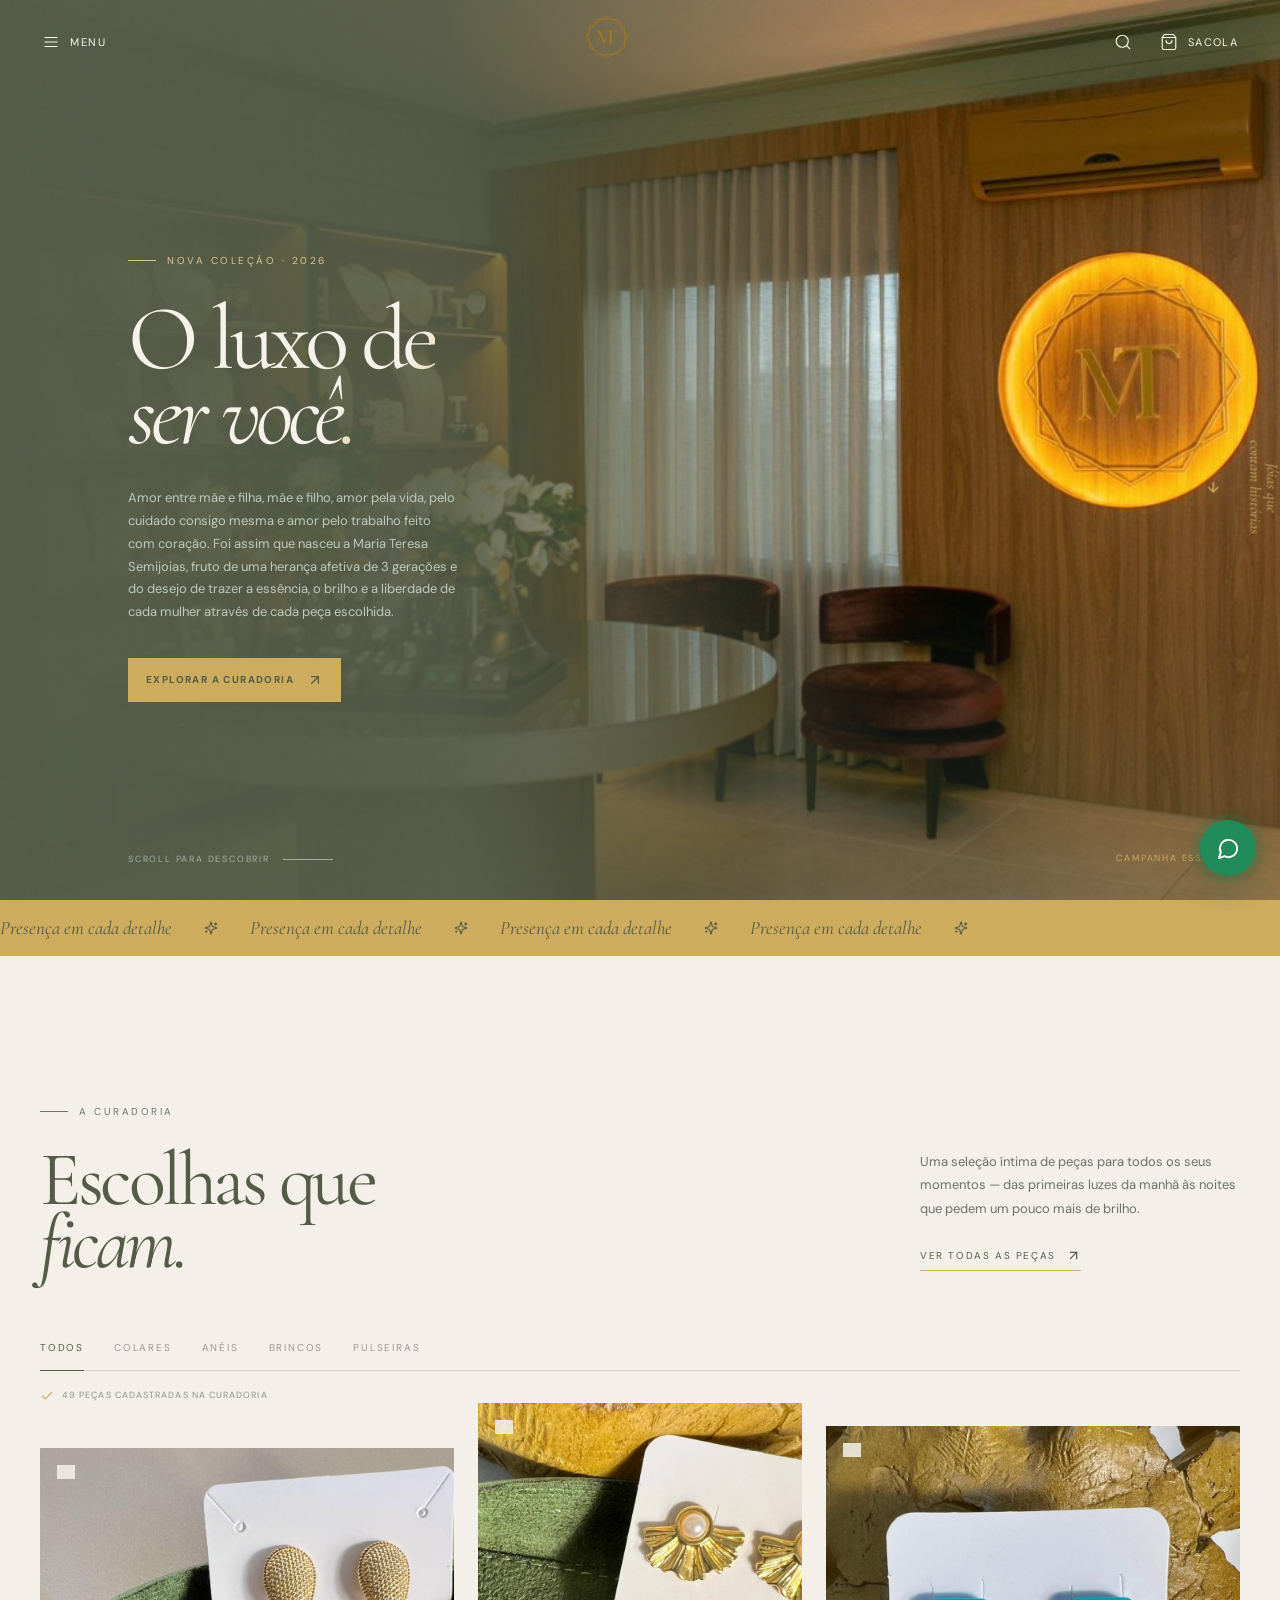
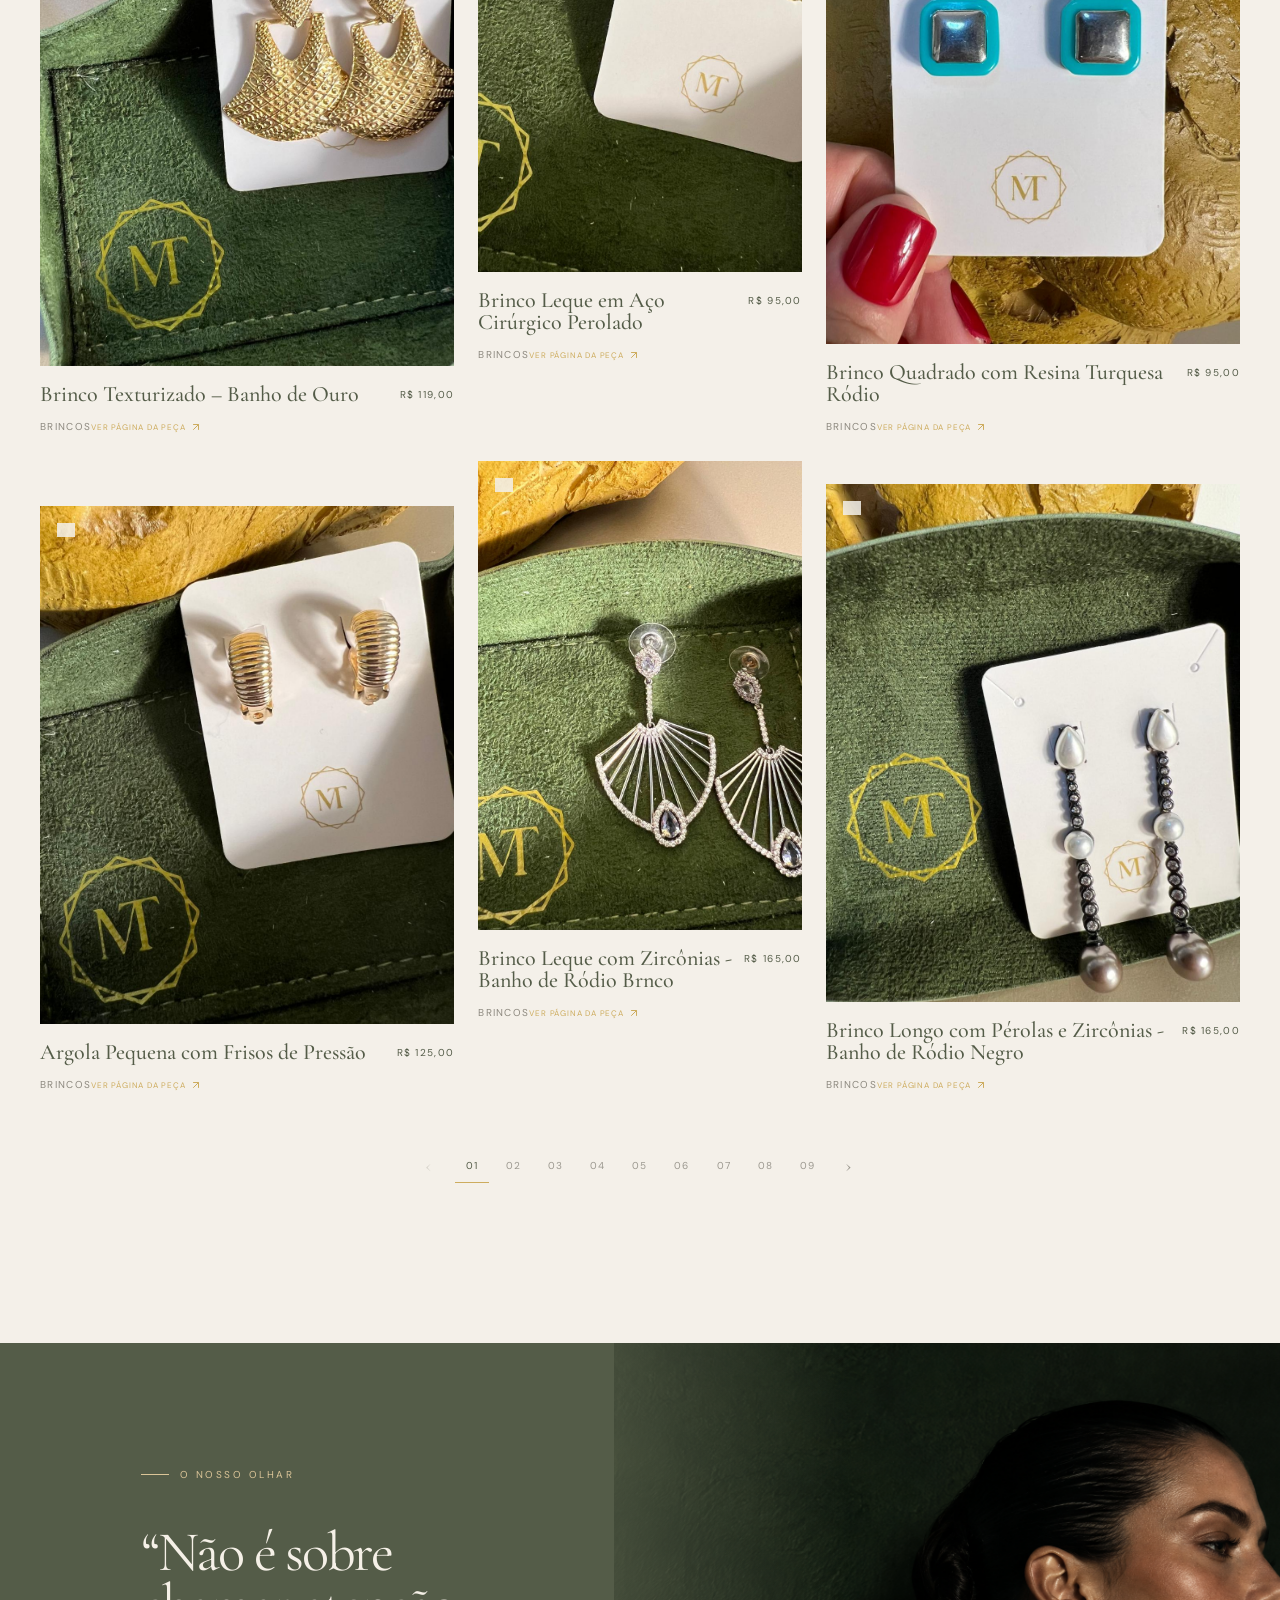
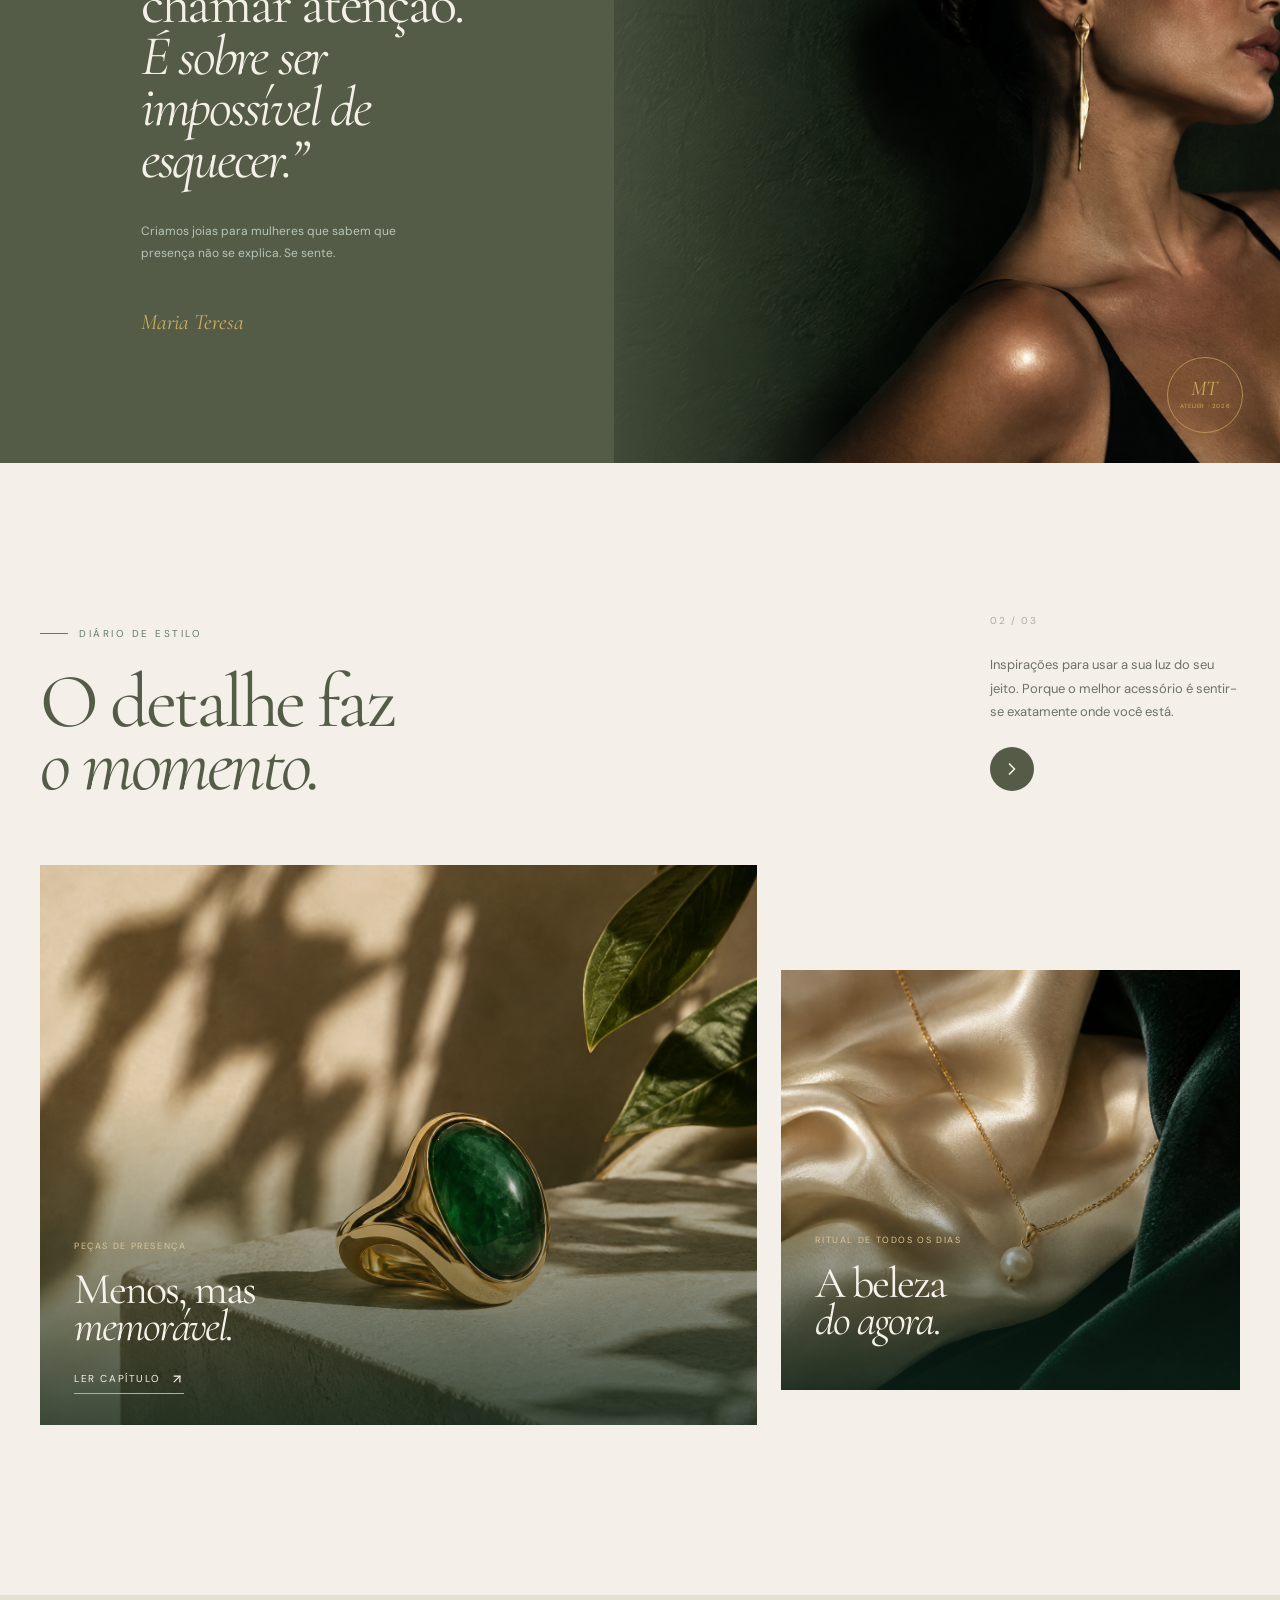
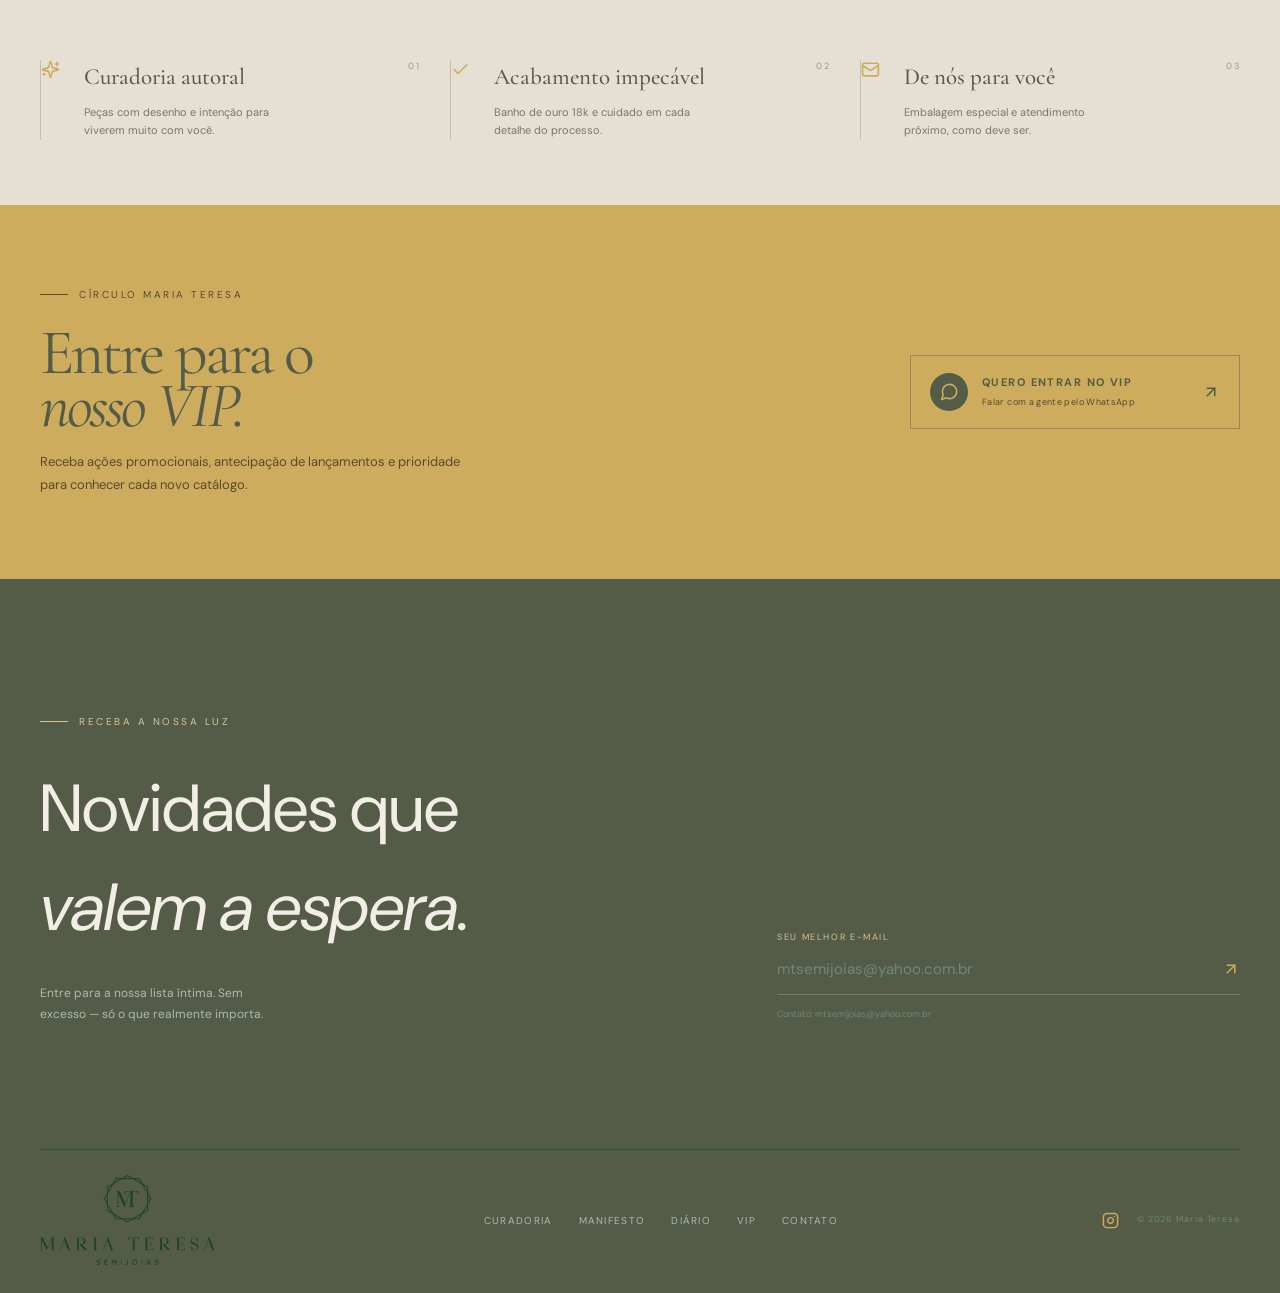
==== commit 24512733: "logo" ====
--- a/index.html
+++ b/index.html
@@ -2,6 +2,7 @@
 <html lang="pt-BR">
   <head>
     <meta charset="UTF-8" />
+    <link rel="icon" type="image/png" href="/assets/maria-teresa-logo-mark-gold.png" />
     <meta name="viewport" content="width=device-width, initial-scale=1.0, maximum-scale=1" />
     <meta name="theme-color" content="#0f2e24" />
     <meta name="description" content="Maria Teresa Semijoias — presença em cada detalhe." />
--- a/assets/index-xozjxIDX.css
+++ b/assets/index-xozjxIDX.css
@@ -1 +1 @@
-@import"https://fonts.googleapis.com/css2?family=Cormorant+Garamond:ital,wght@0,400;0,500;0,600;1,400;1,500;1,600&family=DM+Sans:wght@400;500;600&display=swap";@layer components;/*! tailwindcss v4.1.14 | MIT License | https://tailwindcss.com */@layer properties{@supports (((-webkit-hyphens:none)) and (not (margin-trim:inline))) or ((-moz-orient:inline) and (not (color:rgb(from red r g b)))){*,:before,:after,::backdrop{--tw-translate-x:0;--tw-translate-y:0;--tw-translate-z:0;--tw-rotate-x:initial;--tw-rotate-y:initial;--tw-rotate-z:initial;--tw-skew-x:initial;--tw-skew-y:initial;--tw-border-style:solid;--tw-gradient-position:initial;--tw-gradient-from:#0000;--tw-gradient-via:#0000;--tw-gradient-to:#0000;--tw-gradient-stops:initial;--tw-gradient-via-stops:initial;--tw-gradient-from-position:0%;--tw-gradient-via-position:50%;--tw-gradient-to-position:100%;--tw-leading:initial;--tw-font-weight:initial;--tw-tracking:initial;--tw-ordinal:initial;--tw-slashed-zero:initial;--tw-numeric-figure:initial;--tw-numeric-spacing:initial;--tw-numeric-fraction:initial;--tw-shadow:0 0 #0000;--tw-shadow-color:initial;--tw-shadow-alpha:100%;--tw-inset-shadow:0 0 #0000;--tw-inset-shadow-color:initial;--tw-inset-shadow-alpha:100%;--tw-ring-color:initial;--tw-ring-shadow:0 0 #0000;--tw-inset-ring-color:initial;--tw-inset-ring-shadow:0 0 #0000;--tw-ring-inset:initial;--tw-ring-offset-width:0px;--tw-ring-offset-color:#fff;--tw-ring-offset-shadow:0 0 #0000;--tw-outline-style:solid;--tw-backdrop-blur:initial;--tw-backdrop-brightness:initial;--tw-backdrop-contrast:initial;--tw-backdrop-grayscale:initial;--tw-backdrop-hue-rotate:initial;--tw-backdrop-invert:initial;--tw-backdrop-opacity:initial;--tw-backdrop-saturate:initial;--tw-backdrop-sepia:initial;--tw-duration:initial;--tw-ease:initial;--tw-content:"";--tw-animation-delay:0s;--tw-animation-direction:normal;--tw-animation-duration:initial;--tw-animation-fill-mode:none;--tw-animation-iteration-count:1;--tw-enter-blur:0;--tw-enter-opacity:1;--tw-enter-rotate:0;--tw-enter-scale:1;--tw-enter-translate-x:0;--tw-enter-translate-y:0;--tw-exit-blur:0;--tw-exit-opacity:1;--tw-exit-rotate:0;--tw-exit-scale:1;--tw-exit-translate-x:0;--tw-exit-translate-y:0}}}@layer theme{:root,:host{--font-mono:ui-monospace,SFMono-Regular,Menlo,Monaco,Consolas,"Liberation Mono","Courier New",monospace;--color-red-100:oklch(93.6% .032 17.717);--color-red-500:oklch(63.7% .237 25.331);--color-blue-600:oklch(54.6% .245 262.881);--color-blue-700:oklch(48.8% .243 264.376);--color-slate-50:oklch(98.4% .003 247.858);--color-slate-100:oklch(96.8% .007 247.896);--color-slate-600:oklch(44.6% .043 257.281);--color-slate-700:oklch(37.2% .044 257.287);--color-slate-900:oklch(20.8% .042 265.755);--color-black:#000;--color-white:#fff;--spacing:.25rem;--container-sm:24rem;--container-lg:32rem;--container-2xl:42rem;--text-xs:.75rem;--text-xs--line-height:calc(1/.75);--text-sm:.875rem;--text-sm--line-height:calc(1.25/.875);--text-base:1rem;--text-base--line-height: 1.5 ;--text-lg:1.125rem;--text-lg--line-height:calc(1.75/1.125);--text-xl:1.25rem;--text-xl--line-height:calc(1.75/1.25);--text-4xl:2.25rem;--text-4xl--line-height:calc(2.5/2.25);--font-weight-normal:400;--font-weight-medium:500;--font-weight-semibold:600;--font-weight-bold:700;--tracking-tight:-.025em;--tracking-widest:.1em;--leading-snug:1.375;--leading-normal:1.5;--leading-relaxed:1.625;--radius-xs:.125rem;--radius-sm:.25rem;--radius-md:.375rem;--radius-lg:.5rem;--radius-xl:.75rem;--ease-in-out:cubic-bezier(.4,0,.2,1);--animate-spin:spin 1s linear infinite;--animate-pulse:pulse 2s cubic-bezier(.4,0,.6,1)infinite;--blur-sm:8px;--blur-2xl:40px;--aspect-video:16/9;--default-transition-duration:.15s;--default-transition-timing-function:cubic-bezier(.4,0,.2,1);--default-font-family:"DM Sans",sans-serif;--default-mono-font-family:var(--font-mono);--color-border:var(--border)}}@layer base{*,:after,:before,::backdrop{box-sizing:border-box;border:0 solid;margin:0;padding:0}::file-selector-button{box-sizing:border-box;border:0 solid;margin:0;padding:0}html,:host{-webkit-text-size-adjust:100%;tab-size:4;line-height:1.5;font-family:var(--default-font-family,ui-sans-serif,system-ui,sans-serif,"Apple Color Emoji","Segoe UI Emoji","Segoe UI Symbol","Noto Color Emoji");font-feature-settings:var(--default-font-feature-settings,normal);font-variation-settings:var(--default-font-variation-settings,normal);-webkit-tap-highlight-color:transparent}hr{height:0;color:inherit;border-top-width:1px}abbr:where([title]){-webkit-text-decoration:underline dotted;text-decoration:underline dotted}h1,h2,h3,h4,h5,h6{font-size:inherit;font-weight:inherit}a{color:inherit;-webkit-text-decoration:inherit;text-decoration:inherit}b,strong{font-weight:bolder}code,kbd,samp,pre{font-family:var(--default-mono-font-family,ui-monospace,SFMono-Regular,Menlo,Monaco,Consolas,"Liberation Mono","Courier New",monospace);font-feature-settings:var(--default-mono-font-feature-settings,normal);font-variation-settings:var(--default-mono-font-variation-settings,normal);font-size:1em}small{font-size:80%}sub,sup{vertical-align:baseline;font-size:75%;line-height:0;position:relative}sub{bottom:-.25em}sup{top:-.5em}table{text-indent:0;border-color:inherit;border-collapse:collapse}:-moz-focusring{outline:auto}progress{vertical-align:baseline}summary{display:list-item}ol,ul,menu{list-style:none}img,svg,video,canvas,audio,iframe,embed,object{vertical-align:middle;display:block}img,video{max-width:100%;height:auto}button,input,select,optgroup,textarea{font:inherit;font-feature-settings:inherit;font-variation-settings:inherit;letter-spacing:inherit;color:inherit;opacity:1;background-color:#0000;border-radius:0}::file-selector-button{font:inherit;font-feature-settings:inherit;font-variation-settings:inherit;letter-spacing:inherit;color:inherit;opacity:1;background-color:#0000;border-radius:0}:where(select:is([multiple],[size])) optgroup{font-weight:bolder}:where(select:is([multiple],[size])) optgroup option{padding-inline-start:20px}::file-selector-button{margin-inline-end:4px}::placeholder{opacity:1}@supports (not ((-webkit-appearance:-apple-pay-button))) or (contain-intrinsic-size:1px){::placeholder{color:currentColor}@supports (color:color-mix(in lab,red,red)){::placeholder{color:color-mix(in oklab,currentcolor 50%,transparent)}}}textarea{resize:vertical}::-webkit-search-decoration{-webkit-appearance:none}::-webkit-date-and-time-value{min-height:1lh;text-align:inherit}::-webkit-datetime-edit{display:inline-flex}::-webkit-datetime-edit-fields-wrapper{padding:0}::-webkit-datetime-edit{padding-block:0}::-webkit-datetime-edit-year-field{padding-block:0}::-webkit-datetime-edit-month-field{padding-block:0}::-webkit-datetime-edit-day-field{padding-block:0}::-webkit-datetime-edit-hour-field{padding-block:0}::-webkit-datetime-edit-minute-field{padding-block:0}::-webkit-datetime-edit-second-field{padding-block:0}::-webkit-datetime-edit-millisecond-field{padding-block:0}::-webkit-datetime-edit-meridiem-field{padding-block:0}::-webkit-calendar-picker-indicator{line-height:1}:-moz-ui-invalid{box-shadow:none}button,input:where([type=button],[type=reset],[type=submit]){appearance:button}::file-selector-button{appearance:button}::-webkit-inner-spin-button{height:auto}::-webkit-outer-spin-button{height:auto}[hidden]:where(:not([hidden=until-found])){display:none!important}}@layer utilities{.\@container\/card-header{container:card-header/inline-size}.\@container\/field-group{container:field-group/inline-size}.pointer-events-none{pointer-events:none}.invisible{visibility:hidden}.sr-only{clip-path:inset(50%);white-space:nowrap;border-width:0;width:1px;height:1px;margin:-1px;padding:0;position:absolute;overflow:hidden}.absolute{position:absolute}.fixed{position:fixed}.relative{position:relative}.static{position:static}.inset-0{inset:calc(var(--spacing)*0)}.inset-x-0{inset-inline:calc(var(--spacing)*0)}.inset-y-0{inset-block:calc(var(--spacing)*0)}.-top-12{top:calc(var(--spacing)*-12)}.top-0{top:calc(var(--spacing)*0)}.top-1\.5{top:calc(var(--spacing)*1.5)}.top-1\/2{top:50%}.top-3\.5{top:calc(var(--spacing)*3.5)}.top-4{top:calc(var(--spacing)*4)}.top-\[1px\]{top:1px}.top-\[50\%\]{top:50%}.top-\[60\%\]{top:60%}.top-full{top:100%}.-right-12{right:calc(var(--spacing)*-12)}.right-0{right:calc(var(--spacing)*0)}.right-1{right:calc(var(--spacing)*1)}.right-2{right:calc(var(--spacing)*2)}.right-3{right:calc(var(--spacing)*3)}.right-4{right:calc(var(--spacing)*4)}.-bottom-12{bottom:calc(var(--spacing)*-12)}.bottom-0{bottom:calc(var(--spacing)*0)}.-left-12{left:calc(var(--spacing)*-12)}.left-0{left:calc(var(--spacing)*0)}.left-1\/2{left:50%}.left-2{left:calc(var(--spacing)*2)}.left-\[50\%\]{left:50%}.isolate{isolation:isolate}.z-10{z-index:10}.z-20{z-index:20}.z-50{z-index:50}.z-\[1\]{z-index:1}.order-first{order:-9999}.order-last{order:9999}.col-start-2{grid-column-start:2}.row-span-2{grid-row:span 2/span 2}.row-start-1{grid-row-start:1}.container{width:100%}@media (min-width:40rem){.container{max-width:40rem}}@media (min-width:48rem){.container{max-width:48rem}}@media (min-width:64rem){.container{max-width:64rem}}@media (min-width:80rem){.container{max-width:80rem}}@media (min-width:96rem){.container{max-width:96rem}}.\!m-0{margin:calc(var(--spacing)*0)!important}.-mx-1{margin-inline:calc(var(--spacing)*-1)}.mx-2{margin-inline:calc(var(--spacing)*2)}.mx-3\.5{margin-inline:calc(var(--spacing)*3.5)}.mx-4{margin-inline:calc(var(--spacing)*4)}.mx-auto{margin-inline:auto}.-my-2{margin-block:calc(var(--spacing)*-2)}.my-0{margin-block:calc(var(--spacing)*0)}.my-0\.5{margin-block:calc(var(--spacing)*.5)}.my-1{margin-block:calc(var(--spacing)*1)}.-mt-4{margin-top:calc(var(--spacing)*-4)}.mt-1\.5{margin-top:calc(var(--spacing)*1.5)}.mt-2{margin-top:calc(var(--spacing)*2)}.mt-4{margin-top:calc(var(--spacing)*4)}.mt-auto{margin-top:auto}.mr-2{margin-right:calc(var(--spacing)*2)}.mb-2{margin-bottom:calc(var(--spacing)*2)}.mb-3{margin-bottom:calc(var(--spacing)*3)}.mb-4{margin-bottom:calc(var(--spacing)*4)}.mb-6{margin-bottom:calc(var(--spacing)*6)}.mb-8{margin-bottom:calc(var(--spacing)*8)}.-ml-4{margin-left:calc(var(--spacing)*-4)}.ml-1{margin-left:calc(var(--spacing)*1)}.ml-4{margin-left:calc(var(--spacing)*4)}.ml-auto{margin-left:auto}.line-clamp-1{-webkit-line-clamp:1;-webkit-box-orient:vertical;display:-webkit-box;overflow:hidden}.line-clamp-2{-webkit-line-clamp:2;-webkit-box-orient:vertical;display:-webkit-box;overflow:hidden}.block{display:block}.flex{display:flex}.grid{display:grid}.hidden{display:none}.inline-flex{display:inline-flex}.table{display:table}.table-caption{display:table-caption}.table-cell{display:table-cell}.table-row{display:table-row}.field-sizing-content{field-sizing:content}.aspect-square{aspect-ratio:1}.aspect-video{aspect-ratio:var(--aspect-video)}.size-\(--cell-size\){width:var(--cell-size);height:var(--cell-size)}.size-2{width:calc(var(--spacing)*2);height:calc(var(--spacing)*2)}.size-2\.5{width:calc(var(--spacing)*2.5);height:calc(var(--spacing)*2.5)}.size-3{width:calc(var(--spacing)*3);height:calc(var(--spacing)*3)}.size-3\.5{width:calc(var(--spacing)*3.5);height:calc(var(--spacing)*3.5)}.size-4{width:calc(var(--spacing)*4);height:calc(var(--spacing)*4)}.size-6{width:calc(var(--spacing)*6);height:calc(var(--spacing)*6)}.size-7{width:calc(var(--spacing)*7);height:calc(var(--spacing)*7)}.size-8{width:calc(var(--spacing)*8);height:calc(var(--spacing)*8)}.size-9{width:calc(var(--spacing)*9);height:calc(var(--spacing)*9)}.size-10{width:calc(var(--spacing)*10);height:calc(var(--spacing)*10)}.size-auto{width:auto;height:auto}.size-full{width:100%;height:100%}.h-\(--cell-size\){height:var(--cell-size)}.h-1\.5{height:calc(var(--spacing)*1.5)}.h-2{height:calc(var(--spacing)*2)}.h-2\.5{height:calc(var(--spacing)*2.5)}.h-4{height:calc(var(--spacing)*4)}.h-5{height:calc(var(--spacing)*5)}.h-6{height:calc(var(--spacing)*6)}.h-7{height:calc(var(--spacing)*7)}.h-8{height:calc(var(--spacing)*8)}.h-9{height:calc(var(--spacing)*9)}.h-10{height:calc(var(--spacing)*10)}.h-12{height:calc(var(--spacing)*12)}.h-16{height:calc(var(--spacing)*16)}.h-\[1\.15rem\]{height:1.15rem}.h-\[500px\]{height:500px}.h-\[calc\(100\%-1px\)\]{height:calc(100% - 1px)}.h-\[var\(--radix-navigation-menu-viewport-height\)\]{height:var(--radix-navigation-menu-viewport-height)}.h-\[var\(--radix-select-trigger-height\)\]{height:var(--radix-select-trigger-height)}.h-auto{height:auto}.h-full{height:100%}.h-px{height:1px}.h-svh{height:100svh}.max-h-\(--radix-context-menu-content-available-height\){max-height:var(--radix-context-menu-content-available-height)}.max-h-\(--radix-dropdown-menu-content-available-height\){max-height:var(--radix-dropdown-menu-content-available-height)}.max-h-\(--radix-select-content-available-height\){max-height:var(--radix-select-content-available-height)}.max-h-\[300px\]{max-height:300px}.min-h-0{min-height:calc(var(--spacing)*0)}.min-h-4{min-height:calc(var(--spacing)*4)}.min-h-16{min-height:calc(var(--spacing)*16)}.min-h-screen{min-height:100vh}.min-h-svh{min-height:100svh}.w-\(--cell-size\){width:var(--cell-size)}.w-\(--sidebar-width\){width:var(--sidebar-width)}.w-0{width:calc(var(--spacing)*0)}.w-1{width:calc(var(--spacing)*1)}.w-2{width:calc(var(--spacing)*2)}.w-2\.5{width:calc(var(--spacing)*2.5)}.w-3{width:calc(var(--spacing)*3)}.w-3\/4{width:75%}.w-4{width:calc(var(--spacing)*4)}.w-5{width:calc(var(--spacing)*5)}.w-8{width:calc(var(--spacing)*8)}.w-9{width:calc(var(--spacing)*9)}.w-10{width:calc(var(--spacing)*10)}.w-16{width:calc(var(--spacing)*16)}.w-64{width:calc(var(--spacing)*64)}.w-72{width:calc(var(--spacing)*72)}.w-\[100px\]{width:100px}.w-\[400px\]{width:400px}.w-auto{width:auto}.w-fit{width:fit-content}.w-full{width:100%}.w-max{width:max-content}.w-px{width:1px}.max-w-\(--skeleton-width\){max-width:var(--skeleton-width)}.max-w-2xl{max-width:var(--container-2xl)}.max-w-\[calc\(100\%-2rem\)\]{max-width:calc(100% - 2rem)}.max-w-lg{max-width:var(--container-lg)}.max-w-max{max-width:max-content}.max-w-sm{max-width:var(--container-sm)}.min-w-\(--cell-size\){min-width:var(--cell-size)}.min-w-0{min-width:calc(var(--spacing)*0)}.min-w-5{min-width:calc(var(--spacing)*5)}.min-w-8{min-width:calc(var(--spacing)*8)}.min-w-9{min-width:calc(var(--spacing)*9)}.min-w-10{min-width:calc(var(--spacing)*10)}.min-w-\[8rem\]{min-width:8rem}.min-w-\[12rem\]{min-width:12rem}.min-w-\[var\(--radix-select-trigger-width\)\]{min-width:var(--radix-select-trigger-width)}.flex-1{flex:1}.flex-shrink-0,.shrink-0{flex-shrink:0}.grow{flex-grow:1}.grow-0{flex-grow:0}.basis-full{flex-basis:100%}.caption-bottom{caption-side:bottom}.border-collapse{border-collapse:collapse}.origin-\(--radix-context-menu-content-transform-origin\){transform-origin:var(--radix-context-menu-content-transform-origin)}.origin-\(--radix-dropdown-menu-content-transform-origin\){transform-origin:var(--radix-dropdown-menu-content-transform-origin)}.origin-\(--radix-hover-card-content-transform-origin\){transform-origin:var(--radix-hover-card-content-transform-origin)}.origin-\(--radix-menubar-content-transform-origin\){transform-origin:var(--radix-menubar-content-transform-origin)}.origin-\(--radix-popover-content-transform-origin\){transform-origin:var(--radix-popover-content-transform-origin)}.origin-\(--radix-select-content-transform-origin\){transform-origin:var(--radix-select-content-transform-origin)}.origin-\(--radix-tooltip-content-transform-origin\){transform-origin:var(--radix-tooltip-content-transform-origin)}.-translate-x-1\/2{--tw-translate-x: -50% ;translate:var(--tw-translate-x)var(--tw-translate-y)}.-translate-x-px{--tw-translate-x:-1px;translate:var(--tw-translate-x)var(--tw-translate-y)}.translate-x-\[-50\%\]{--tw-translate-x:-50%;translate:var(--tw-translate-x)var(--tw-translate-y)}.translate-x-px{--tw-translate-x:1px;translate:var(--tw-translate-x)var(--tw-translate-y)}.-translate-y-1\/2{--tw-translate-y: -50% ;translate:var(--tw-translate-x)var(--tw-translate-y)}.translate-y-0\.5{--tw-translate-y:calc(var(--spacing)*.5);translate:var(--tw-translate-x)var(--tw-translate-y)}.translate-y-\[-50\%\]{--tw-translate-y:-50%;translate:var(--tw-translate-x)var(--tw-translate-y)}.translate-y-\[calc\(-50\%_-_2px\)\]{--tw-translate-y: calc(-50% - 2px) ;translate:var(--tw-translate-x)var(--tw-translate-y)}.rotate-45{rotate:45deg}.rotate-90{rotate:90deg}.transform{transform:var(--tw-rotate-x,)var(--tw-rotate-y,)var(--tw-rotate-z,)var(--tw-skew-x,)var(--tw-skew-y,)}.animate-caret-blink{animation:1.25s ease-out infinite caret-blink}.animate-in{animation:enter var(--tw-animation-duration,var(--tw-duration,.15s))var(--tw-ease,ease)var(--tw-animation-delay,0s)var(--tw-animation-iteration-count,1)var(--tw-animation-direction,normal)var(--tw-animation-fill-mode,none)}.animate-pulse{animation:var(--animate-pulse)}.animate-spin{animation:var(--animate-spin)}.cursor-default{cursor:default}.cursor-pointer{cursor:pointer}.cursor-text{cursor:text}.touch-none{touch-action:none}.resize-none{resize:none}.scroll-my-1{scroll-margin-block:calc(var(--spacing)*1)}.scroll-py-1{scroll-padding-block:calc(var(--spacing)*1)}.list-disc{list-style-type:disc}.list-none{list-style-type:none}.auto-rows-min{grid-auto-rows:min-content}.grid-cols-\[0_1fr\]{grid-template-columns:0 1fr}.grid-rows-\[auto_auto\]{grid-template-rows:auto auto}.flex-col{flex-direction:column}.flex-col-reverse{flex-direction:column-reverse}.flex-row{flex-direction:row}.flex-wrap{flex-wrap:wrap}.items-center{align-items:center}.items-end{align-items:flex-end}.items-start{align-items:flex-start}.items-stretch{align-items:stretch}.justify-between{justify-content:space-between}.justify-center{justify-content:center}.justify-start{justify-content:flex-start}.justify-items-start{justify-items:start}.gap-0{gap:calc(var(--spacing)*0)}.gap-0\.5{gap:calc(var(--spacing)*.5)}.gap-1{gap:calc(var(--spacing)*1)}.gap-1\.5{gap:calc(var(--spacing)*1.5)}.gap-2{gap:calc(var(--spacing)*2)}.gap-2\.5{gap:calc(var(--spacing)*2.5)}.gap-3{gap:calc(var(--spacing)*3)}.gap-4{gap:calc(var(--spacing)*4)}.gap-6{gap:calc(var(--spacing)*6)}.gap-7{gap:calc(var(--spacing)*7)}.gap-y-0\.5{row-gap:calc(var(--spacing)*.5)}.self-start{align-self:flex-start}.self-stretch{align-self:stretch}.justify-self-end{justify-self:flex-end}.truncate{text-overflow:ellipsis;white-space:nowrap;overflow:hidden}.overflow-auto{overflow:auto}.overflow-hidden{overflow:hidden}.overflow-x-auto{overflow-x:auto}.overflow-x-hidden{overflow-x:hidden}.overflow-y-auto{overflow-y:auto}.rounded{border-radius:.25rem}.rounded-\[2px\]{border-radius:2px}.rounded-\[4px\]{border-radius:4px}.rounded-\[10px\]{border-radius:10px}.rounded-\[20px\]{border-radius:20px}.rounded-\[calc\(var\(--radius\)-5px\)\]{border-radius:calc(var(--radius) - 5px)}.rounded-\[inherit\]{border-radius:inherit}.rounded-full{border-radius:3.40282e38px}.rounded-lg{border-radius:var(--radius-lg)}.rounded-md{border-radius:var(--radius-md)}.rounded-none{border-radius:0}.rounded-sm{border-radius:var(--radius-sm)}.rounded-xl{border-radius:var(--radius-xl)}.rounded-xs{border-radius:var(--radius-xs)}.rounded-l-md{border-top-left-radius:var(--radius-md);border-bottom-left-radius:var(--radius-md)}.rounded-tl-sm{border-top-left-radius:var(--radius-sm)}.rounded-r-md{border-top-right-radius:var(--radius-md);border-bottom-right-radius:var(--radius-md)}.border{border-style:var(--tw-border-style);border-width:1px}.border-0{border-style:var(--tw-border-style);border-width:0}.border-\[1\.5px\]{border-style:var(--tw-border-style);border-width:1.5px}.border-y{border-block-style:var(--tw-border-style);border-block-width:1px}.border-t{border-top-style:var(--tw-border-style);border-top-width:1px}.border-r{border-right-style:var(--tw-border-style);border-right-width:1px}.border-b{border-bottom-style:var(--tw-border-style);border-bottom-width:1px}.border-l{border-left-style:var(--tw-border-style);border-left-width:1px}.border-dashed{--tw-border-style:dashed;border-style:dashed}.border-\(--color-border\){border-color:var(--color-border)}.border-\[rgba\(0\,0\,0\,0\.08\)\]{border-color:#00000014}.border-border,.border-border\/50{border-color:var(--border)}@supports (color:color-mix(in lab,red,red)){.border-border\/50{border-color:color-mix(in oklab,var(--border)50%,transparent)}}.border-input{border-color:var(--input)}.border-primary{border-color:var(--primary)}.border-transparent{border-color:#0000}.border-t-transparent{border-top-color:#0000}.border-l-transparent{border-left-color:#0000}.bg-\(--color-bg\){background-color:var(--color-bg)}.bg-\[\#1a1a19\]{background-color:#1a1a19}.bg-\[\#f8f8f7\]{background-color:#f8f8f7}.bg-accent{background-color:var(--accent)}.bg-background{background-color:var(--background)}.bg-black\/50{background-color:#00000080}@supports (color:color-mix(in lab,red,red)){.bg-black\/50{background-color:color-mix(in oklab,var(--color-black)50%,transparent)}}.bg-blue-600{background-color:var(--color-blue-600)}.bg-border{background-color:var(--border)}.bg-card{background-color:var(--card)}.bg-foreground{background-color:var(--foreground)}.bg-input{background-color:var(--input)}.bg-muted,.bg-muted\/50{background-color:var(--muted)}@supports (color:color-mix(in lab,red,red)){.bg-muted\/50{background-color:color-mix(in oklab,var(--muted)50%,transparent)}}.bg-popover{background-color:var(--popover)}.bg-primary,.bg-primary\/20{background-color:var(--primary)}@supports (color:color-mix(in lab,red,red)){.bg-primary\/20{background-color:color-mix(in oklab,var(--primary)20%,transparent)}}.bg-red-100{background-color:var(--color-red-100)}.bg-secondary{background-color:var(--secondary)}.bg-transparent{background-color:#0000}.bg-white{background-color:var(--color-white)}.bg-white\/80{background-color:#fffc}@supports (color:color-mix(in lab,red,red)){.bg-white\/80{background-color:color-mix(in oklab,var(--color-white)80%,transparent)}}.bg-gradient-to-br{--tw-gradient-position:to bottom right in oklab;background-image:linear-gradient(var(--tw-gradient-stops))}.from-slate-50{--tw-gradient-from:var(--color-slate-50);--tw-gradient-stops:var(--tw-gradient-via-stops,var(--tw-gradient-position),var(--tw-gradient-from)var(--tw-gradient-from-position),var(--tw-gradient-to)var(--tw-gradient-to-position))}.to-slate-100{--tw-gradient-to:var(--color-slate-100);--tw-gradient-stops:var(--tw-gradient-via-stops,var(--tw-gradient-position),var(--tw-gradient-from)var(--tw-gradient-from-position),var(--tw-gradient-to)var(--tw-gradient-to-position))}.fill-current{fill:currentColor}.fill-foreground{fill:var(--foreground)}.fill-primary{fill:var(--primary)}.p-0{padding:calc(var(--spacing)*0)}.p-1{padding:calc(var(--spacing)*1)}.p-2{padding:calc(var(--spacing)*2)}.p-3{padding:calc(var(--spacing)*3)}.p-4{padding:calc(var(--spacing)*4)}.p-5{padding:calc(var(--spacing)*5)}.p-6{padding:calc(var(--spacing)*6)}.p-8{padding:calc(var(--spacing)*8)}.p-\[3px\]{padding:3px}.p-px{padding:1px}.px-\(--cell-size\){padding-inline:var(--cell-size)}.px-1{padding-inline:calc(var(--spacing)*1)}.px-1\.5{padding-inline:calc(var(--spacing)*1.5)}.px-2{padding-inline:calc(var(--spacing)*2)}.px-2\.5{padding-inline:calc(var(--spacing)*2.5)}.px-3{padding-inline:calc(var(--spacing)*3)}.px-4{padding-inline:calc(var(--spacing)*4)}.px-5{padding-inline:calc(var(--spacing)*5)}.px-6{padding-inline:calc(var(--spacing)*6)}.py-0\.5{padding-block:calc(var(--spacing)*.5)}.py-1{padding-block:calc(var(--spacing)*1)}.py-1\.5{padding-block:calc(var(--spacing)*1.5)}.py-2{padding-block:calc(var(--spacing)*2)}.py-2\.5{padding-block:calc(var(--spacing)*2.5)}.py-3{padding-block:calc(var(--spacing)*3)}.py-4{padding-block:calc(var(--spacing)*4)}.py-5{padding-block:calc(var(--spacing)*5)}.py-6{padding-block:calc(var(--spacing)*6)}.pt-0{padding-top:calc(var(--spacing)*0)}.pt-3{padding-top:calc(var(--spacing)*3)}.pt-4{padding-top:calc(var(--spacing)*4)}.pt-8{padding-top:calc(var(--spacing)*8)}.pt-12{padding-top:calc(var(--spacing)*12)}.pr-1{padding-right:calc(var(--spacing)*1)}.pr-2{padding-right:calc(var(--spacing)*2)}.pr-2\.5{padding-right:calc(var(--spacing)*2.5)}.pr-3{padding-right:calc(var(--spacing)*3)}.pr-8{padding-right:calc(var(--spacing)*8)}.pb-3{padding-bottom:calc(var(--spacing)*3)}.pb-4{padding-bottom:calc(var(--spacing)*4)}.pb-8{padding-bottom:calc(var(--spacing)*8)}.pl-2{padding-left:calc(var(--spacing)*2)}.pl-3{padding-left:calc(var(--spacing)*3)}.pl-4{padding-left:calc(var(--spacing)*4)}.pl-8{padding-left:calc(var(--spacing)*8)}.text-center{text-align:center}.text-left{text-align:left}.align-middle{vertical-align:middle}.font-mono{font-family:var(--font-mono)}.font-sans{font-family:DM Sans,sans-serif}.text-4xl{font-size:var(--text-4xl);line-height:var(--tw-leading,var(--text-4xl--line-height))}.text-base{font-size:var(--text-base);line-height:var(--tw-leading,var(--text-base--line-height))}.text-lg{font-size:var(--text-lg);line-height:var(--tw-leading,var(--text-lg--line-height))}.text-sm{font-size:var(--text-sm);line-height:var(--tw-leading,var(--text-sm--line-height))}.text-sm\/relaxed{font-size:var(--text-sm);line-height:var(--leading-relaxed)}.text-xl{font-size:var(--text-xl);line-height:var(--tw-leading,var(--text-xl--line-height))}.text-xs{font-size:var(--text-xs);line-height:var(--tw-leading,var(--text-xs--line-height))}.text-\[0\.8rem\]{font-size:.8rem}.leading-5{--tw-leading:calc(var(--spacing)*5);line-height:calc(var(--spacing)*5)}.leading-\[26px\]{--tw-leading:26px;line-height:26px}.leading-none{--tw-leading:1;line-height:1}.leading-normal{--tw-leading:var(--leading-normal);line-height:var(--leading-normal)}.leading-relaxed{--tw-leading:var(--leading-relaxed);line-height:var(--leading-relaxed)}.leading-snug{--tw-leading:var(--leading-snug);line-height:var(--leading-snug)}.font-bold{--tw-font-weight:var(--font-weight-bold);font-weight:var(--font-weight-bold)}.font-medium{--tw-font-weight:var(--font-weight-medium);font-weight:var(--font-weight-medium)}.font-normal{--tw-font-weight:var(--font-weight-normal);font-weight:var(--font-weight-normal)}.font-semibold{--tw-font-weight:var(--font-weight-semibold);font-weight:var(--font-weight-semibold)}.tracking-\[-0\.44px\]{--tw-tracking:-.44px;letter-spacing:-.44px}.tracking-\[-0\.154px\]{--tw-tracking:-.154px;letter-spacing:-.154px}.tracking-tight{--tw-tracking:var(--tracking-tight);letter-spacing:var(--tracking-tight)}.tracking-widest{--tw-tracking:var(--tracking-widest);letter-spacing:var(--tracking-widest)}.text-balance{text-wrap:balance}.break-words{overflow-wrap:break-word}.whitespace-break-spaces{white-space:break-spaces}.whitespace-nowrap{white-space:nowrap}.text-\[\#34322d\]{color:#34322d}.text-\[\#858481\]{color:#858481}.text-accent-foreground{color:var(--accent-foreground)}.text-background{color:var(--background)}.text-card-foreground{color:var(--card-foreground)}.text-current{color:currentColor}.text-foreground{color:var(--foreground)}.text-muted-foreground{color:var(--muted-foreground)}.text-popover-foreground{color:var(--popover-foreground)}.text-primary{color:var(--primary)}.text-primary-foreground{color:var(--primary-foreground)}.text-red-500{color:var(--color-red-500)}.text-secondary-foreground{color:var(--secondary-foreground)}.text-slate-600{color:var(--color-slate-600)}.text-slate-700{color:var(--color-slate-700)}.text-slate-900{color:var(--color-slate-900)}.text-white{color:var(--color-white)}.tabular-nums{--tw-numeric-spacing:tabular-nums;font-variant-numeric:var(--tw-ordinal,)var(--tw-slashed-zero,)var(--tw-numeric-figure,)var(--tw-numeric-spacing,)var(--tw-numeric-fraction,)}.underline-offset-4{text-underline-offset:4px}.opacity-0{opacity:0}.opacity-50{opacity:.5}.opacity-70{opacity:.7}.shadow{--tw-shadow:0 1px 3px 0 var(--tw-shadow-color,#0000001a),0 1px 2px -1px var(--tw-shadow-color,#0000001a);box-shadow:var(--tw-inset-shadow),var(--tw-inset-ring-shadow),var(--tw-ring-offset-shadow),var(--tw-ring-shadow),var(--tw-shadow)}.shadow-\[0_0_0_1px_hsl\(var\(--sidebar-border\)\)\]{--tw-shadow:0 0 0 1px var(--tw-shadow-color,hsl(var(--sidebar-border)));box-shadow:var(--tw-inset-shadow),var(--tw-inset-ring-shadow),var(--tw-ring-offset-shadow),var(--tw-ring-shadow),var(--tw-shadow)}.shadow-\[0px_4px_11px_0px_rgba\(0\,0\,0\,0\.08\)\]{--tw-shadow:0px 4px 11px 0px var(--tw-shadow-color,#00000014);box-shadow:var(--tw-inset-shadow),var(--tw-inset-ring-shadow),var(--tw-ring-offset-shadow),var(--tw-ring-shadow),var(--tw-shadow)}.shadow-lg{--tw-shadow:0 10px 15px -3px var(--tw-shadow-color,#0000001a),0 4px 6px -4px var(--tw-shadow-color,#0000001a);box-shadow:var(--tw-inset-shadow),var(--tw-inset-ring-shadow),var(--tw-ring-offset-shadow),var(--tw-ring-shadow),var(--tw-shadow)}.shadow-md{--tw-shadow:0 4px 6px -1px var(--tw-shadow-color,#0000001a),0 2px 4px -2px var(--tw-shadow-color,#0000001a);box-shadow:var(--tw-inset-shadow),var(--tw-inset-ring-shadow),var(--tw-ring-offset-shadow),var(--tw-ring-shadow),var(--tw-shadow)}.shadow-none{--tw-shadow:0 0 #0000;box-shadow:var(--tw-inset-shadow),var(--tw-inset-ring-shadow),var(--tw-ring-offset-shadow),var(--tw-ring-shadow),var(--tw-shadow)}.shadow-sm{--tw-shadow:0 1px 3px 0 var(--tw-shadow-color,#0000001a),0 1px 2px -1px var(--tw-shadow-color,#0000001a);box-shadow:var(--tw-inset-shadow),var(--tw-inset-ring-shadow),var(--tw-ring-offset-shadow),var(--tw-ring-shadow),var(--tw-shadow)}.shadow-xl{--tw-shadow:0 20px 25px -5px var(--tw-shadow-color,#0000001a),0 8px 10px -6px var(--tw-shadow-color,#0000001a);box-shadow:var(--tw-inset-shadow),var(--tw-inset-ring-shadow),var(--tw-ring-offset-shadow),var(--tw-ring-shadow),var(--tw-shadow)}.shadow-xs{--tw-shadow:0 1px 2px 0 var(--tw-shadow-color,#0000000d);box-shadow:var(--tw-inset-shadow),var(--tw-inset-ring-shadow),var(--tw-ring-offset-shadow),var(--tw-ring-shadow),var(--tw-shadow)}.ring{--tw-ring-shadow:var(--tw-ring-inset,)0 0 0 calc(1px + var(--tw-ring-offset-width))var(--tw-ring-color,currentcolor);box-shadow:var(--tw-inset-shadow),var(--tw-inset-ring-shadow),var(--tw-ring-offset-shadow),var(--tw-ring-shadow),var(--tw-shadow)}.ring-0{--tw-ring-shadow:var(--tw-ring-inset,)0 0 0 calc(0px + var(--tw-ring-offset-width))var(--tw-ring-color,currentcolor);box-shadow:var(--tw-inset-shadow),var(--tw-inset-ring-shadow),var(--tw-ring-offset-shadow),var(--tw-ring-shadow),var(--tw-shadow)}.ring-ring\/50{--tw-ring-color:var(--ring)}@supports (color:color-mix(in lab,red,red)){.ring-ring\/50{--tw-ring-color:color-mix(in oklab,var(--ring)50%,transparent)}}.ring-offset-background{--tw-ring-offset-color:var(--background)}.outline-hidden{--tw-outline-style:none;outline-style:none}@media (forced-colors:active){.outline-hidden{outline-offset:2px;outline:2px solid #0000}}.outline{outline-style:var(--tw-outline-style);outline-width:1px}.backdrop-blur-2xl{--tw-backdrop-blur:blur(var(--blur-2xl));-webkit-backdrop-filter:var(--tw-backdrop-blur,)var(--tw-backdrop-brightness,)var(--tw-backdrop-contrast,)var(--tw-backdrop-grayscale,)var(--tw-backdrop-hue-rotate,)var(--tw-backdrop-invert,)var(--tw-backdrop-opacity,)var(--tw-backdrop-saturate,)var(--tw-backdrop-sepia,);backdrop-filter:var(--tw-backdrop-blur,)var(--tw-backdrop-brightness,)var(--tw-backdrop-contrast,)var(--tw-backdrop-grayscale,)var(--tw-backdrop-hue-rotate,)var(--tw-backdrop-invert,)var(--tw-backdrop-opacity,)var(--tw-backdrop-saturate,)var(--tw-backdrop-sepia,)}.backdrop-blur-sm{--tw-backdrop-blur:blur(var(--blur-sm));-webkit-backdrop-filter:var(--tw-backdrop-blur,)var(--tw-backdrop-brightness,)var(--tw-backdrop-contrast,)var(--tw-backdrop-grayscale,)var(--tw-backdrop-hue-rotate,)var(--tw-backdrop-invert,)var(--tw-backdrop-opacity,)var(--tw-backdrop-saturate,)var(--tw-backdrop-sepia,);backdrop-filter:var(--tw-backdrop-blur,)var(--tw-backdrop-brightness,)var(--tw-backdrop-contrast,)var(--tw-backdrop-grayscale,)var(--tw-backdrop-hue-rotate,)var(--tw-backdrop-invert,)var(--tw-backdrop-opacity,)var(--tw-backdrop-saturate,)var(--tw-backdrop-sepia,)}.transition{transition-property:color,background-color,border-color,outline-color,text-decoration-color,fill,stroke,--tw-gradient-from,--tw-gradient-via,--tw-gradient-to,opacity,box-shadow,transform,translate,scale,rotate,filter,-webkit-backdrop-filter,backdrop-filter,display,content-visibility,overlay,pointer-events;transition-timing-function:var(--tw-ease,var(--default-transition-timing-function));transition-duration:var(--tw-duration,var(--default-transition-duration))}.transition-\[color\,box-shadow\]{transition-property:color,box-shadow;transition-timing-function:var(--tw-ease,var(--default-transition-timing-function));transition-duration:var(--tw-duration,var(--default-transition-duration))}.transition-\[left\,right\,width\]{transition-property:left,right,width;transition-timing-function:var(--tw-ease,var(--default-transition-timing-function));transition-duration:var(--tw-duration,var(--default-transition-duration))}.transition-\[margin\,opacity\]{transition-property:margin,opacity;transition-timing-function:var(--tw-ease,var(--default-transition-timing-function));transition-duration:var(--tw-duration,var(--default-transition-duration))}.transition-\[width\,height\,padding\]{transition-property:width,height,padding;transition-timing-function:var(--tw-ease,var(--default-transition-timing-function));transition-duration:var(--tw-duration,var(--default-transition-duration))}.transition-\[width\]{transition-property:width;transition-timing-function:var(--tw-ease,var(--default-transition-timing-function));transition-duration:var(--tw-duration,var(--default-transition-duration))}.transition-all{transition-property:all;transition-timing-function:var(--tw-ease,var(--default-transition-timing-function));transition-duration:var(--tw-duration,var(--default-transition-duration))}.transition-colors{transition-property:color,background-color,border-color,outline-color,text-decoration-color,fill,stroke,--tw-gradient-from,--tw-gradient-via,--tw-gradient-to;transition-timing-function:var(--tw-ease,var(--default-transition-timing-function));transition-duration:var(--tw-duration,var(--default-transition-duration))}.transition-opacity{transition-property:opacity;transition-timing-function:var(--tw-ease,var(--default-transition-timing-function));transition-duration:var(--tw-duration,var(--default-transition-duration))}.transition-shadow{transition-property:box-shadow;transition-timing-function:var(--tw-ease,var(--default-transition-timing-function));transition-duration:var(--tw-duration,var(--default-transition-duration))}.transition-transform{transition-property:transform,translate,scale,rotate;transition-timing-function:var(--tw-ease,var(--default-transition-timing-function));transition-duration:var(--tw-duration,var(--default-transition-duration))}.transition-none{transition-property:none}.duration-100{--tw-duration:.1s;transition-duration:.1s}.duration-200{--tw-duration:.2s;transition-duration:.2s}.duration-300{--tw-duration:.3s;transition-duration:.3s}.duration-1000{--tw-duration:1s;transition-duration:1s}.ease-in-out{--tw-ease:var(--ease-in-out);transition-timing-function:var(--ease-in-out)}.ease-linear{--tw-ease:linear;transition-timing-function:linear}.fade-in-0{--tw-enter-opacity:0}.outline-none{--tw-outline-style:none;outline-style:none}.select-none{-webkit-user-select:none;user-select:none}.zoom-in-95{--tw-enter-scale:.95}.\[--cell-size\:--spacing\(8\)\]{--cell-size:calc(var(--spacing)*8)}.group-focus-within\/menu-item\:opacity-100:is(:where(.group\/menu-item):focus-within *){opacity:1}@media (hover:hover){.group-hover\/menu-item\:opacity-100:is(:where(.group\/menu-item):hover *){opacity:1}}.group-has-data-\[sidebar\=menu-action\]\/menu-item\:pr-8:is(:where(.group\/menu-item):has([data-sidebar=menu-action]) *){padding-right:calc(var(--spacing)*8)}.group-has-\[\[data-orientation\=horizontal\]\]\/field\:text-balance:is(:where(.group\/field):has([data-orientation=horizontal]) *){text-wrap:balance}.group-has-\[\[data-slot\=item-description\]\]\/item\:translate-y-0\.5:is(:where(.group\/item):has([data-slot=item-description]) *){--tw-translate-y:calc(var(--spacing)*.5);translate:var(--tw-translate-x)var(--tw-translate-y)}.group-has-\[\[data-slot\=item-description\]\]\/item\:self-start:is(:where(.group\/item):has([data-slot=item-description]) *){align-self:flex-start}.group-has-\[\>input\]\/input-group\:pt-2\.5:is(:where(.group\/input-group):has(>input) *){padding-top:calc(var(--spacing)*2.5)}.group-has-\[\>input\]\/input-group\:pb-2\.5:is(:where(.group\/input-group):has(>input) *){padding-bottom:calc(var(--spacing)*2.5)}.group-data-\[collapsible\=icon\]\:-mt-8:is(:where(.group)[data-collapsible=icon] *){margin-top:calc(var(--spacing)*-8)}.group-data-\[collapsible\=icon\]\:hidden:is(:where(.group)[data-collapsible=icon] *){display:none}.group-data-\[collapsible\=icon\]\:size-8\!:is(:where(.group)[data-collapsible=icon] *){width:calc(var(--spacing)*8)!important;height:calc(var(--spacing)*8)!important}.group-data-\[collapsible\=icon\]\:w-\(--sidebar-width-icon\):is(:where(.group)[data-collapsible=icon] *){width:var(--sidebar-width-icon)}.group-data-\[collapsible\=icon\]\:w-\[calc\(var\(--sidebar-width-icon\)\+\(--spacing\(4\)\)\)\]:is(:where(.group)[data-collapsible=icon] *){width:calc(var(--sidebar-width-icon) + (calc(var(--spacing)*4)))}.group-data-\[collapsible\=icon\]\:w-\[calc\(var\(--sidebar-width-icon\)\+\(--spacing\(4\)\)\+2px\)\]:is(:where(.group)[data-collapsible=icon] *){width:calc(var(--sidebar-width-icon) + (calc(var(--spacing)*4)) + 2px)}.group-data-\[collapsible\=icon\]\:overflow-hidden:is(:where(.group)[data-collapsible=icon] *){overflow:hidden}.group-data-\[collapsible\=icon\]\:p-0\!:is(:where(.group)[data-collapsible=icon] *){padding:calc(var(--spacing)*0)!important}.group-data-\[collapsible\=icon\]\:p-2\!:is(:where(.group)[data-collapsible=icon] *){padding:calc(var(--spacing)*2)!important}.group-data-\[collapsible\=icon\]\:opacity-0:is(:where(.group)[data-collapsible=icon] *){opacity:0}.group-data-\[collapsible\=offcanvas\]\:right-\[calc\(var\(--sidebar-width\)\*-1\)\]:is(:where(.group)[data-collapsible=offcanvas] *){right:calc(var(--sidebar-width)*-1)}.group-data-\[collapsible\=offcanvas\]\:left-\[calc\(var\(--sidebar-width\)\*-1\)\]:is(:where(.group)[data-collapsible=offcanvas] *){left:calc(var(--sidebar-width)*-1)}.group-data-\[collapsible\=offcanvas\]\:w-0:is(:where(.group)[data-collapsible=offcanvas] *){width:calc(var(--spacing)*0)}.group-data-\[collapsible\=offcanvas\]\:translate-x-0:is(:where(.group)[data-collapsible=offcanvas] *){--tw-translate-x:calc(var(--spacing)*0);translate:var(--tw-translate-x)var(--tw-translate-y)}.group-data-\[disabled\=true\]\:pointer-events-none:is(:where(.group)[data-disabled=true] *){pointer-events:none}.group-data-\[disabled\=true\]\:opacity-50:is(:where(.group)[data-disabled=true] *),.group-data-\[disabled\=true\]\/field\:opacity-50:is(:where(.group\/field)[data-disabled=true] *),.group-data-\[disabled\=true\]\/input-group\:opacity-50:is(:where(.group\/input-group)[data-disabled=true] *){opacity:.5}.group-data-\[focused\=true\]\/day\:relative:is(:where(.group\/day)[data-focused=true] *){position:relative}.group-data-\[focused\=true\]\/day\:z-10:is(:where(.group\/day)[data-focused=true] *){z-index:10}.group-data-\[focused\=true\]\/day\:border-ring:is(:where(.group\/day)[data-focused=true] *){border-color:var(--ring)}.group-data-\[focused\=true\]\/day\:ring-\[3px\]:is(:where(.group\/day)[data-focused=true] *){--tw-ring-shadow:var(--tw-ring-inset,)0 0 0 calc(3px + var(--tw-ring-offset-width))var(--tw-ring-color,currentcolor);box-shadow:var(--tw-inset-shadow),var(--tw-inset-ring-shadow),var(--tw-ring-offset-shadow),var(--tw-ring-shadow),var(--tw-shadow)}.group-data-\[focused\=true\]\/day\:ring-ring\/50:is(:where(.group\/day)[data-focused=true] *){--tw-ring-color:var(--ring)}@supports (color:color-mix(in lab,red,red)){.group-data-\[focused\=true\]\/day\:ring-ring\/50:is(:where(.group\/day)[data-focused=true] *){--tw-ring-color:color-mix(in oklab,var(--ring)50%,transparent)}}.group-data-\[side\=left\]\:-right-4:is(:where(.group)[data-side=left] *){right:calc(var(--spacing)*-4)}.group-data-\[side\=left\]\:border-r:is(:where(.group)[data-side=left] *){border-right-style:var(--tw-border-style);border-right-width:1px}.group-data-\[side\=right\]\:left-0:is(:where(.group)[data-side=right] *){left:calc(var(--spacing)*0)}.group-data-\[side\=right\]\:rotate-180:is(:where(.group)[data-side=right] *){rotate:180deg}.group-data-\[side\=right\]\:border-l:is(:where(.group)[data-side=right] *){border-left-style:var(--tw-border-style);border-left-width:1px}.group-data-\[state\=open\]\:rotate-180:is(:where(.group)[data-state=open] *){rotate:180deg}.group-data-\[variant\=floating\]\:rounded-lg:is(:where(.group)[data-variant=floating] *){border-radius:var(--radius-lg)}.group-data-\[variant\=floating\]\:border:is(:where(.group)[data-variant=floating] *){border-style:var(--tw-border-style);border-width:1px}.group-data-\[variant\=floating\]\:shadow-sm:is(:where(.group)[data-variant=floating] *){--tw-shadow:0 1px 3px 0 var(--tw-shadow-color,#0000001a),0 1px 2px -1px var(--tw-shadow-color,#0000001a);box-shadow:var(--tw-inset-shadow),var(--tw-inset-ring-shadow),var(--tw-ring-offset-shadow),var(--tw-ring-shadow),var(--tw-shadow)}.group-data-\[variant\=outline\]\/field-group\:-mb-2:is(:where(.group\/field-group)[data-variant=outline] *){margin-bottom:calc(var(--spacing)*-2)}.group-data-\[vaul-drawer-direction\=bottom\]\/drawer-content\:block:is(:where(.group\/drawer-content)[data-vaul-drawer-direction=bottom] *){display:block}.group-data-\[vaul-drawer-direction\=bottom\]\/drawer-content\:text-center:is(:where(.group\/drawer-content)[data-vaul-drawer-direction=bottom] *),.group-data-\[vaul-drawer-direction\=top\]\/drawer-content\:text-center:is(:where(.group\/drawer-content)[data-vaul-drawer-direction=top] *){text-align:center}.group-data-\[viewport\=false\]\/navigation-menu\:top-full:is(:where(.group\/navigation-menu)[data-viewport=false] *){top:100%}.group-data-\[viewport\=false\]\/navigation-menu\:mt-1\.5:is(:where(.group\/navigation-menu)[data-viewport=false] *){margin-top:calc(var(--spacing)*1.5)}.group-data-\[viewport\=false\]\/navigation-menu\:overflow-hidden:is(:where(.group\/navigation-menu)[data-viewport=false] *){overflow:hidden}.group-data-\[viewport\=false\]\/navigation-menu\:rounded-md:is(:where(.group\/navigation-menu)[data-viewport=false] *){border-radius:var(--radius-md)}.group-data-\[viewport\=false\]\/navigation-menu\:border:is(:where(.group\/navigation-menu)[data-viewport=false] *){border-style:var(--tw-border-style);border-width:1px}.group-data-\[viewport\=false\]\/navigation-menu\:bg-popover:is(:where(.group\/navigation-menu)[data-viewport=false] *){background-color:var(--popover)}.group-data-\[viewport\=false\]\/navigation-menu\:text-popover-foreground:is(:where(.group\/navigation-menu)[data-viewport=false] *){color:var(--popover-foreground)}.group-data-\[viewport\=false\]\/navigation-menu\:shadow:is(:where(.group\/navigation-menu)[data-viewport=false] *){--tw-shadow:0 1px 3px 0 var(--tw-shadow-color,#0000001a),0 1px 2px -1px var(--tw-shadow-color,#0000001a);box-shadow:var(--tw-inset-shadow),var(--tw-inset-ring-shadow),var(--tw-ring-offset-shadow),var(--tw-ring-shadow),var(--tw-shadow)}.group-data-\[viewport\=false\]\/navigation-menu\:duration-200:is(:where(.group\/navigation-menu)[data-viewport=false] *){--tw-duration:.2s;transition-duration:.2s}.peer-disabled\:cursor-not-allowed:is(:where(.peer):disabled~*){cursor:not-allowed}.peer-disabled\:opacity-50:is(:where(.peer):disabled~*){opacity:.5}.peer-data-\[size\=default\]\/menu-button\:top-1\.5:is(:where(.peer\/menu-button)[data-size=default]~*){top:calc(var(--spacing)*1.5)}.peer-data-\[size\=lg\]\/menu-button\:top-2\.5:is(:where(.peer\/menu-button)[data-size=lg]~*){top:calc(var(--spacing)*2.5)}.peer-data-\[size\=sm\]\/menu-button\:top-1:is(:where(.peer\/menu-button)[data-size=sm]~*){top:calc(var(--spacing)*1)}.selection\:bg-primary ::selection{background-color:var(--primary)}.selection\:bg-primary::selection{background-color:var(--primary)}.selection\:text-primary-foreground ::selection{color:var(--primary-foreground)}.selection\:text-primary-foreground::selection{color:var(--primary-foreground)}.file\:inline-flex::file-selector-button{display:inline-flex}.file\:h-7::file-selector-button{height:calc(var(--spacing)*7)}.file\:border-0::file-selector-button{border-style:var(--tw-border-style);border-width:0}.file\:bg-transparent::file-selector-button{background-color:#0000}.file\:text-sm::file-selector-button{font-size:var(--text-sm);line-height:var(--tw-leading,var(--text-sm--line-height))}.file\:font-medium::file-selector-button{--tw-font-weight:var(--font-weight-medium);font-weight:var(--font-weight-medium)}.file\:text-foreground::file-selector-button{color:var(--foreground)}.placeholder\:text-muted-foreground::placeholder{color:var(--muted-foreground)}.after\:absolute:after{content:var(--tw-content);position:absolute}.after\:-inset-2:after{content:var(--tw-content);inset:calc(var(--spacing)*-2)}.after\:inset-y-0:after{content:var(--tw-content);inset-block:calc(var(--spacing)*0)}.after\:left-1\/2:after{content:var(--tw-content);left:50%}.after\:w-1:after{content:var(--tw-content);width:calc(var(--spacing)*1)}.after\:w-\[2px\]:after{content:var(--tw-content);width:2px}.after\:-translate-x-1\/2:after{content:var(--tw-content);--tw-translate-x: -50% ;translate:var(--tw-translate-x)var(--tw-translate-y)}.group-data-\[collapsible\=offcanvas\]\:after\:left-full:is(:where(.group)[data-collapsible=offcanvas] *):after{content:var(--tw-content);left:100%}.first\:rounded-l-md:first-child{border-top-left-radius:var(--radius-md);border-bottom-left-radius:var(--radius-md)}.first\:border-l:first-child{border-left-style:var(--tw-border-style);border-left-width:1px}.last\:mt-0:last-child{margin-top:calc(var(--spacing)*0)}.last\:rounded-r-md:last-child{border-top-right-radius:var(--radius-md);border-bottom-right-radius:var(--radius-md)}.last\:border-b-0:last-child{border-bottom-style:var(--tw-border-style);border-bottom-width:0}@media (hover:hover){.hover\:bg-\[\#1a1a19\]\/90:hover{background-color:#1a1a19e6}.hover\:bg-accent:hover{background-color:var(--accent)}.hover\:bg-blue-700:hover{background-color:var(--color-blue-700)}.hover\:bg-muted:hover,.hover\:bg-muted\/50:hover{background-color:var(--muted)}@supports (color:color-mix(in lab,red,red)){.hover\:bg-muted\/50:hover{background-color:color-mix(in oklab,var(--muted)50%,transparent)}}.hover\:bg-primary\/90:hover{background-color:var(--primary)}@supports (color:color-mix(in lab,red,red)){.hover\:bg-primary\/90:hover{background-color:color-mix(in oklab,var(--primary)90%,transparent)}}.hover\:bg-secondary\/80:hover{background-color:var(--secondary)}@supports (color:color-mix(in lab,red,red)){.hover\:bg-secondary\/80:hover{background-color:color-mix(in oklab,var(--secondary)80%,transparent)}}.hover\:text-accent-foreground:hover{color:var(--accent-foreground)}.hover\:text-foreground:hover{color:var(--foreground)}.hover\:text-muted-foreground:hover{color:var(--muted-foreground)}.hover\:underline:hover{text-decoration-line:underline}.hover\:opacity-90:hover{opacity:.9}.hover\:opacity-100:hover{opacity:1}.hover\:shadow-\[0_0_0_1px_hsl\(var\(--sidebar-accent\)\)\]:hover{--tw-shadow:0 0 0 1px var(--tw-shadow-color,hsl(var(--sidebar-accent)));box-shadow:var(--tw-inset-shadow),var(--tw-inset-ring-shadow),var(--tw-ring-offset-shadow),var(--tw-ring-shadow),var(--tw-shadow)}.hover\:shadow-lg:hover{--tw-shadow:0 10px 15px -3px var(--tw-shadow-color,#0000001a),0 4px 6px -4px var(--tw-shadow-color,#0000001a);box-shadow:var(--tw-inset-shadow),var(--tw-inset-ring-shadow),var(--tw-ring-offset-shadow),var(--tw-ring-shadow),var(--tw-shadow)}.hover\:ring-4:hover{--tw-ring-shadow:var(--tw-ring-inset,)0 0 0 calc(4px + var(--tw-ring-offset-width))var(--tw-ring-color,currentcolor);box-shadow:var(--tw-inset-shadow),var(--tw-inset-ring-shadow),var(--tw-ring-offset-shadow),var(--tw-ring-shadow),var(--tw-shadow)}}.focus\:z-10:focus{z-index:10}.focus\:bg-accent:focus{background-color:var(--accent)}.focus\:text-accent-foreground:focus{color:var(--accent-foreground)}.focus\:ring-2:focus{--tw-ring-shadow:var(--tw-ring-inset,)0 0 0 calc(2px + var(--tw-ring-offset-width))var(--tw-ring-color,currentcolor);box-shadow:var(--tw-inset-shadow),var(--tw-inset-ring-shadow),var(--tw-ring-offset-shadow),var(--tw-ring-shadow),var(--tw-shadow)}.focus\:ring-ring:focus{--tw-ring-color:var(--ring)}.focus\:ring-offset-2:focus{--tw-ring-offset-width:2px;--tw-ring-offset-shadow:var(--tw-ring-inset,)0 0 0 var(--tw-ring-offset-width)var(--tw-ring-offset-color)}.focus\:outline-hidden:focus{--tw-outline-style:none;outline-style:none}@media (forced-colors:active){.focus\:outline-hidden:focus{outline-offset:2px;outline:2px solid #0000}}.focus-visible\:z-10:focus-visible{z-index:10}.focus-visible\:border-ring:focus-visible{border-color:var(--ring)}.focus-visible\:ring-0:focus-visible{--tw-ring-shadow:var(--tw-ring-inset,)0 0 0 calc(0px + var(--tw-ring-offset-width))var(--tw-ring-color,currentcolor);box-shadow:var(--tw-inset-shadow),var(--tw-inset-ring-shadow),var(--tw-ring-offset-shadow),var(--tw-ring-shadow),var(--tw-shadow)}.focus-visible\:ring-1:focus-visible{--tw-ring-shadow:var(--tw-ring-inset,)0 0 0 calc(1px + var(--tw-ring-offset-width))var(--tw-ring-color,currentcolor);box-shadow:var(--tw-inset-shadow),var(--tw-inset-ring-shadow),var(--tw-ring-offset-shadow),var(--tw-ring-shadow),var(--tw-shadow)}.focus-visible\:ring-2:focus-visible{--tw-ring-shadow:var(--tw-ring-inset,)0 0 0 calc(2px + var(--tw-ring-offset-width))var(--tw-ring-color,currentcolor);box-shadow:var(--tw-inset-shadow),var(--tw-inset-ring-shadow),var(--tw-ring-offset-shadow),var(--tw-ring-shadow),var(--tw-shadow)}.focus-visible\:ring-4:focus-visible{--tw-ring-shadow:var(--tw-ring-inset,)0 0 0 calc(4px + var(--tw-ring-offset-width))var(--tw-ring-color,currentcolor);box-shadow:var(--tw-inset-shadow),var(--tw-inset-ring-shadow),var(--tw-ring-offset-shadow),var(--tw-ring-shadow),var(--tw-shadow)}.focus-visible\:ring-\[3px\]:focus-visible{--tw-ring-shadow:var(--tw-ring-inset,)0 0 0 calc(3px + var(--tw-ring-offset-width))var(--tw-ring-color,currentcolor);box-shadow:var(--tw-inset-shadow),var(--tw-inset-ring-shadow),var(--tw-ring-offset-shadow),var(--tw-ring-shadow),var(--tw-shadow)}.focus-visible\:ring-ring:focus-visible,.focus-visible\:ring-ring\/50:focus-visible{--tw-ring-color:var(--ring)}@supports (color:color-mix(in lab,red,red)){.focus-visible\:ring-ring\/50:focus-visible{--tw-ring-color:color-mix(in oklab,var(--ring)50%,transparent)}}.focus-visible\:ring-offset-1:focus-visible{--tw-ring-offset-width:1px;--tw-ring-offset-shadow:var(--tw-ring-inset,)0 0 0 var(--tw-ring-offset-width)var(--tw-ring-offset-color)}.focus-visible\:outline-hidden:focus-visible{--tw-outline-style:none;outline-style:none}@media (forced-colors:active){.focus-visible\:outline-hidden:focus-visible{outline-offset:2px;outline:2px solid #0000}}.focus-visible\:outline-1:focus-visible{outline-style:var(--tw-outline-style);outline-width:1px}.focus-visible\:outline-ring:focus-visible{outline-color:var(--ring)}.disabled\:pointer-events-none:disabled{pointer-events:none}.disabled\:cursor-not-allowed:disabled{cursor:not-allowed}.disabled\:opacity-50:disabled{opacity:.5}:where([data-side=left]) .in-data-\[side\=left\]\:cursor-w-resize{cursor:w-resize}:where([data-side=right]) .in-data-\[side\=right\]\:cursor-e-resize{cursor:e-resize}.has-focus\:border-ring:has(:focus){border-color:var(--ring)}.has-focus\:ring-\[3px\]:has(:focus){--tw-ring-shadow:var(--tw-ring-inset,)0 0 0 calc(3px + var(--tw-ring-offset-width))var(--tw-ring-color,currentcolor);box-shadow:var(--tw-inset-shadow),var(--tw-inset-ring-shadow),var(--tw-ring-offset-shadow),var(--tw-ring-shadow),var(--tw-shadow)}.has-focus\:ring-ring\/50:has(:focus){--tw-ring-color:var(--ring)}@supports (color:color-mix(in lab,red,red)){.has-focus\:ring-ring\/50:has(:focus){--tw-ring-color:color-mix(in oklab,var(--ring)50%,transparent)}}.has-disabled\:opacity-50:has(:disabled){opacity:.5}.has-data-\[slot\=card-action\]\:grid-cols-\[1fr_auto\]:has([data-slot=card-action]){grid-template-columns:1fr auto}.has-data-\[state\=checked\]\:border-primary:has([data-state=checked]){border-color:var(--primary)}.has-data-\[state\=checked\]\:bg-primary\/5:has([data-state=checked]){background-color:var(--primary)}@supports (color:color-mix(in lab,red,red)){.has-data-\[state\=checked\]\:bg-primary\/5:has([data-state=checked]){background-color:color-mix(in oklab,var(--primary)5%,transparent)}}.has-\[\[data-slot\=input-group-control\]\:focus-visible\]\:border-ring:has([data-slot=input-group-control]:focus-visible){border-color:var(--ring)}.has-\[\[data-slot\=input-group-control\]\:focus-visible\]\:ring-\[3px\]:has([data-slot=input-group-control]:focus-visible){--tw-ring-shadow:var(--tw-ring-inset,)0 0 0 calc(3px + var(--tw-ring-offset-width))var(--tw-ring-color,currentcolor);box-shadow:var(--tw-inset-shadow),var(--tw-inset-ring-shadow),var(--tw-ring-offset-shadow),var(--tw-ring-shadow),var(--tw-shadow)}.has-\[\[data-slot\=input-group-control\]\:focus-visible\]\:ring-ring\/50:has([data-slot=input-group-control]:focus-visible){--tw-ring-color:var(--ring)}@supports (color:color-mix(in lab,red,red)){.has-\[\[data-slot\=input-group-control\]\:focus-visible\]\:ring-ring\/50:has([data-slot=input-group-control]:focus-visible){--tw-ring-color:color-mix(in oklab,var(--ring)50%,transparent)}}.has-\[\>\[data-align\=block-end\]\]\:h-auto:has(>[data-align=block-end]){height:auto}.has-\[\>\[data-align\=block-end\]\]\:flex-col:has(>[data-align=block-end]){flex-direction:column}.has-\[\>\[data-align\=block-start\]\]\:h-auto:has(>[data-align=block-start]){height:auto}.has-\[\>\[data-align\=block-start\]\]\:flex-col:has(>[data-align=block-start]){flex-direction:column}.has-\[\>\[data-slot\=button-group\]\]\:gap-2:has(>[data-slot=button-group]){gap:calc(var(--spacing)*2)}.has-\[\>\[data-slot\=checkbox-group\]\]\:gap-3:has(>[data-slot=checkbox-group]){gap:calc(var(--spacing)*3)}.has-\[\>\[data-slot\=field-content\]\]\:items-start:has(>[data-slot=field-content]){align-items:flex-start}.has-\[\>\[data-slot\=field\]\]\:w-full:has(>[data-slot=field]){width:100%}.has-\[\>\[data-slot\=field\]\]\:flex-col:has(>[data-slot=field]){flex-direction:column}.has-\[\>\[data-slot\=field\]\]\:rounded-md:has(>[data-slot=field]){border-radius:var(--radius-md)}.has-\[\>\[data-slot\=field\]\]\:border:has(>[data-slot=field]){border-style:var(--tw-border-style);border-width:1px}.has-\[\>\[data-slot\=radio-group\]\]\:gap-3:has(>[data-slot=radio-group]){gap:calc(var(--spacing)*3)}.has-\[\>button\]\:mr-\[-0\.45rem\]:has(>button){margin-right:-.45rem}.has-\[\>button\]\:ml-\[-0\.45rem\]:has(>button){margin-left:-.45rem}.has-\[\>kbd\]\:mr-\[-0\.35rem\]:has(>kbd){margin-right:-.35rem}.has-\[\>kbd\]\:ml-\[-0\.35rem\]:has(>kbd){margin-left:-.35rem}.has-\[\>svg\]\:grid-cols-\[calc\(var\(--spacing\)\*4\)_1fr\]:has(>svg){grid-template-columns:calc(var(--spacing)*4)1fr}.has-\[\>svg\]\:gap-x-3:has(>svg){column-gap:calc(var(--spacing)*3)}.has-\[\>svg\]\:p-0:has(>svg){padding:calc(var(--spacing)*0)}.has-\[\>svg\]\:px-2:has(>svg){padding-inline:calc(var(--spacing)*2)}.has-\[\>svg\]\:px-2\.5:has(>svg){padding-inline:calc(var(--spacing)*2.5)}.has-\[\>svg\]\:px-3:has(>svg){padding-inline:calc(var(--spacing)*3)}.has-\[\>svg\]\:px-4:has(>svg){padding-inline:calc(var(--spacing)*4)}.has-\[\>textarea\]\:h-auto:has(>textarea){height:auto}.aria-disabled\:pointer-events-none[aria-disabled=true]{pointer-events:none}.aria-disabled\:opacity-50[aria-disabled=true]{opacity:.5}.aria-selected\:text-muted-foreground[aria-selected=true]{color:var(--muted-foreground)}.data-\[active\=true\]\:z-10[data-active=true]{z-index:10}.data-\[active\=true\]\:border-ring[data-active=true]{border-color:var(--ring)}.data-\[active\=true\]\:bg-accent\/50[data-active=true]{background-color:var(--accent)}@supports (color:color-mix(in lab,red,red)){.data-\[active\=true\]\:bg-accent\/50[data-active=true]{background-color:color-mix(in oklab,var(--accent)50%,transparent)}}.data-\[active\=true\]\:font-medium[data-active=true]{--tw-font-weight:var(--font-weight-medium);font-weight:var(--font-weight-medium)}.data-\[active\=true\]\:text-accent-foreground[data-active=true]{color:var(--accent-foreground)}.data-\[active\=true\]\:ring-\[3px\][data-active=true]{--tw-ring-shadow:var(--tw-ring-inset,)0 0 0 calc(3px + var(--tw-ring-offset-width))var(--tw-ring-color,currentcolor);box-shadow:var(--tw-inset-shadow),var(--tw-inset-ring-shadow),var(--tw-ring-offset-shadow),var(--tw-ring-shadow),var(--tw-shadow)}.data-\[active\=true\]\:ring-ring\/50[data-active=true]{--tw-ring-color:var(--ring)}@supports (color:color-mix(in lab,red,red)){.data-\[active\=true\]\:ring-ring\/50[data-active=true]{--tw-ring-color:color-mix(in oklab,var(--ring)50%,transparent)}}@media (hover:hover){.data-\[active\=true\]\:hover\:bg-accent[data-active=true]:hover{background-color:var(--accent)}}.data-\[active\=true\]\:focus\:bg-accent[data-active=true]:focus{background-color:var(--accent)}.data-\[disabled\]\:pointer-events-none[data-disabled]{pointer-events:none}.data-\[disabled\]\:opacity-50[data-disabled]{opacity:.5}.data-\[disabled\=true\]\:pointer-events-none[data-disabled=true]{pointer-events:none}.data-\[disabled\=true\]\:opacity-50[data-disabled=true]{opacity:.5}.data-\[inset\]\:pl-8[data-inset]{padding-left:calc(var(--spacing)*8)}.data-\[motion\=from-end\]\:slide-in-from-right-52[data-motion=from-end]{--tw-enter-translate-x:calc(52*var(--spacing))}.data-\[motion\=from-start\]\:slide-in-from-left-52[data-motion=from-start]{--tw-enter-translate-x:calc(52*var(--spacing)*-1)}.data-\[motion\=to-end\]\:slide-out-to-right-52[data-motion=to-end]{--tw-exit-translate-x:calc(52*var(--spacing))}.data-\[motion\=to-start\]\:slide-out-to-left-52[data-motion=to-start]{--tw-exit-translate-x:calc(52*var(--spacing)*-1)}.data-\[motion\^\=from-\]\:animate-in[data-motion^=from-]{animation:enter var(--tw-animation-duration,var(--tw-duration,.15s))var(--tw-ease,ease)var(--tw-animation-delay,0s)var(--tw-animation-iteration-count,1)var(--tw-animation-direction,normal)var(--tw-animation-fill-mode,none)}.data-\[motion\^\=from-\]\:fade-in[data-motion^=from-]{--tw-enter-opacity:0}.data-\[motion\^\=to-\]\:animate-out[data-motion^=to-]{animation:exit var(--tw-animation-duration,var(--tw-duration,.15s))var(--tw-ease,ease)var(--tw-animation-delay,0s)var(--tw-animation-iteration-count,1)var(--tw-animation-direction,normal)var(--tw-animation-fill-mode,none)}.data-\[motion\^\=to-\]\:fade-out[data-motion^=to-]{--tw-exit-opacity:0}.data-\[orientation\=horizontal\]\:h-1\.5[data-orientation=horizontal]{height:calc(var(--spacing)*1.5)}.data-\[orientation\=horizontal\]\:h-full[data-orientation=horizontal]{height:100%}.data-\[orientation\=horizontal\]\:h-px[data-orientation=horizontal]{height:1px}.data-\[orientation\=horizontal\]\:w-full[data-orientation=horizontal]{width:100%}.data-\[orientation\=vertical\]\:h-auto[data-orientation=vertical]{height:auto}.data-\[orientation\=vertical\]\:h-full[data-orientation=vertical]{height:100%}.data-\[orientation\=vertical\]\:min-h-44[data-orientation=vertical]{min-height:calc(var(--spacing)*44)}.data-\[orientation\=vertical\]\:w-1\.5[data-orientation=vertical]{width:calc(var(--spacing)*1.5)}.data-\[orientation\=vertical\]\:w-auto[data-orientation=vertical]{width:auto}.data-\[orientation\=vertical\]\:w-full[data-orientation=vertical]{width:100%}.data-\[orientation\=vertical\]\:w-px[data-orientation=vertical]{width:1px}.data-\[orientation\=vertical\]\:flex-col[data-orientation=vertical]{flex-direction:column}.data-\[panel-group-direction\=vertical\]\:h-px[data-panel-group-direction=vertical]{height:1px}.data-\[panel-group-direction\=vertical\]\:w-full[data-panel-group-direction=vertical]{width:100%}.data-\[panel-group-direction\=vertical\]\:flex-col[data-panel-group-direction=vertical]{flex-direction:column}.data-\[panel-group-direction\=vertical\]\:after\:left-0[data-panel-group-direction=vertical]:after{content:var(--tw-content);left:calc(var(--spacing)*0)}.data-\[panel-group-direction\=vertical\]\:after\:h-1[data-panel-group-direction=vertical]:after{content:var(--tw-content);height:calc(var(--spacing)*1)}.data-\[panel-group-direction\=vertical\]\:after\:w-full[data-panel-group-direction=vertical]:after{content:var(--tw-content);width:100%}.data-\[panel-group-direction\=vertical\]\:after\:translate-x-0[data-panel-group-direction=vertical]:after{content:var(--tw-content);--tw-translate-x:calc(var(--spacing)*0);translate:var(--tw-translate-x)var(--tw-translate-y)}.data-\[panel-group-direction\=vertical\]\:after\:-translate-y-1\/2[data-panel-group-direction=vertical]:after{content:var(--tw-content);--tw-translate-y: -50% ;translate:var(--tw-translate-x)var(--tw-translate-y)}.data-\[placeholder\]\:text-muted-foreground[data-placeholder]{color:var(--muted-foreground)}.data-\[range-end\=true\]\:rounded-md[data-range-end=true]{border-radius:var(--radius-md)}.data-\[range-end\=true\]\:rounded-r-md[data-range-end=true]{border-top-right-radius:var(--radius-md);border-bottom-right-radius:var(--radius-md)}.data-\[range-end\=true\]\:bg-primary[data-range-end=true]{background-color:var(--primary)}.data-\[range-end\=true\]\:text-primary-foreground[data-range-end=true]{color:var(--primary-foreground)}.data-\[range-middle\=true\]\:rounded-none[data-range-middle=true]{border-radius:0}.data-\[range-middle\=true\]\:bg-accent[data-range-middle=true]{background-color:var(--accent)}.data-\[range-middle\=true\]\:text-accent-foreground[data-range-middle=true]{color:var(--accent-foreground)}.data-\[range-start\=true\]\:rounded-md[data-range-start=true]{border-radius:var(--radius-md)}.data-\[range-start\=true\]\:rounded-l-md[data-range-start=true]{border-top-left-radius:var(--radius-md);border-bottom-left-radius:var(--radius-md)}.data-\[range-start\=true\]\:bg-primary[data-range-start=true]{background-color:var(--primary)}.data-\[range-start\=true\]\:text-primary-foreground[data-range-start=true]{color:var(--primary-foreground)}.data-\[selected-single\=true\]\:bg-primary[data-selected-single=true]{background-color:var(--primary)}.data-\[selected-single\=true\]\:text-primary-foreground[data-selected-single=true]{color:var(--primary-foreground)}.data-\[selected\=true\]\:rounded-none[data-selected=true]{border-radius:0}.data-\[selected\=true\]\:bg-accent[data-selected=true]{background-color:var(--accent)}.data-\[selected\=true\]\:text-accent-foreground[data-selected=true]{color:var(--accent-foreground)}.data-\[side\=bottom\]\:translate-y-1[data-side=bottom]{--tw-translate-y:calc(var(--spacing)*1);translate:var(--tw-translate-x)var(--tw-translate-y)}.data-\[side\=bottom\]\:slide-in-from-top-2[data-side=bottom]{--tw-enter-translate-y:calc(2*var(--spacing)*-1)}.data-\[side\=left\]\:-translate-x-1[data-side=left]{--tw-translate-x:calc(var(--spacing)*-1);translate:var(--tw-translate-x)var(--tw-translate-y)}.data-\[side\=left\]\:slide-in-from-right-2[data-side=left]{--tw-enter-translate-x:calc(2*var(--spacing))}.data-\[side\=right\]\:translate-x-1[data-side=right]{--tw-translate-x:calc(var(--spacing)*1);translate:var(--tw-translate-x)var(--tw-translate-y)}.data-\[side\=right\]\:slide-in-from-left-2[data-side=right]{--tw-enter-translate-x:calc(2*var(--spacing)*-1)}.data-\[side\=top\]\:-translate-y-1[data-side=top]{--tw-translate-y:calc(var(--spacing)*-1);translate:var(--tw-translate-x)var(--tw-translate-y)}.data-\[side\=top\]\:slide-in-from-bottom-2[data-side=top]{--tw-enter-translate-y:calc(2*var(--spacing))}.data-\[size\=default\]\:h-9[data-size=default]{height:calc(var(--spacing)*9)}.data-\[size\=sm\]\:h-8[data-size=sm]{height:calc(var(--spacing)*8)}.data-\[slot\=checkbox-group\]\:gap-3[data-slot=checkbox-group]{gap:calc(var(--spacing)*3)}:is(.\*\*\:data-\[slot\=command-input-wrapper\]\:h-12 *)[data-slot=command-input-wrapper]{height:calc(var(--spacing)*12)}:is(.\*\*\:data-\[slot\=navigation-menu-link\]\:focus\:ring-0 *)[data-slot=navigation-menu-link]:focus{--tw-ring-shadow:var(--tw-ring-inset,)0 0 0 calc(0px + var(--tw-ring-offset-width))var(--tw-ring-color,currentcolor);box-shadow:var(--tw-inset-shadow),var(--tw-inset-ring-shadow),var(--tw-ring-offset-shadow),var(--tw-ring-shadow),var(--tw-shadow)}:is(.\*\*\:data-\[slot\=navigation-menu-link\]\:focus\:outline-none *)[data-slot=navigation-menu-link]:focus{--tw-outline-style:none;outline-style:none}:is(.\*\:data-\[slot\=select-value\]\:line-clamp-1>*)[data-slot=select-value]{-webkit-line-clamp:1;-webkit-box-orient:vertical;display:-webkit-box;overflow:hidden}:is(.\*\:data-\[slot\=select-value\]\:flex>*)[data-slot=select-value]{display:flex}:is(.\*\:data-\[slot\=select-value\]\:items-center>*)[data-slot=select-value]{align-items:center}:is(.\*\:data-\[slot\=select-value\]\:gap-2>*)[data-slot=select-value]{gap:calc(var(--spacing)*2)}.data-\[state\=active\]\:bg-background[data-state=active]{background-color:var(--background)}.data-\[state\=active\]\:shadow-sm[data-state=active]{--tw-shadow:0 1px 3px 0 var(--tw-shadow-color,#0000001a),0 1px 2px -1px var(--tw-shadow-color,#0000001a);box-shadow:var(--tw-inset-shadow),var(--tw-inset-ring-shadow),var(--tw-ring-offset-shadow),var(--tw-ring-shadow),var(--tw-shadow)}.data-\[state\=checked\]\:translate-x-\[calc\(100\%-2px\)\][data-state=checked]{--tw-translate-x: calc(100% - 2px) ;translate:var(--tw-translate-x)var(--tw-translate-y)}.data-\[state\=checked\]\:border-primary[data-state=checked]{border-color:var(--primary)}.data-\[state\=checked\]\:bg-primary[data-state=checked]{background-color:var(--primary)}.data-\[state\=checked\]\:text-primary-foreground[data-state=checked]{color:var(--primary-foreground)}.data-\[state\=closed\]\:animate-accordion-up[data-state=closed]{animation:accordion-up var(--tw-animation-duration,var(--tw-duration,.2s))var(--tw-ease,ease-out)var(--tw-animation-delay,0s)var(--tw-animation-iteration-count,1)var(--tw-animation-direction,normal)var(--tw-animation-fill-mode,none)}.data-\[state\=closed\]\:animate-out[data-state=closed]{animation:exit var(--tw-animation-duration,var(--tw-duration,.15s))var(--tw-ease,ease)var(--tw-animation-delay,0s)var(--tw-animation-iteration-count,1)var(--tw-animation-direction,normal)var(--tw-animation-fill-mode,none)}.data-\[state\=closed\]\:duration-300[data-state=closed]{--tw-duration:.3s;transition-duration:.3s}.data-\[state\=closed\]\:fade-out-0[data-state=closed]{--tw-exit-opacity:0}.data-\[state\=closed\]\:zoom-out-95[data-state=closed]{--tw-exit-scale:.95}.data-\[state\=closed\]\:slide-out-to-bottom[data-state=closed]{--tw-exit-translate-y:100%}.data-\[state\=closed\]\:slide-out-to-left[data-state=closed]{--tw-exit-translate-x:-100%}.data-\[state\=closed\]\:slide-out-to-right[data-state=closed]{--tw-exit-translate-x:100%}.data-\[state\=closed\]\:slide-out-to-top[data-state=closed]{--tw-exit-translate-y:-100%}.group-data-\[viewport\=false\]\/navigation-menu\:data-\[state\=closed\]\:animate-out:is(:where(.group\/navigation-menu)[data-viewport=false] *)[data-state=closed]{animation:exit var(--tw-animation-duration,var(--tw-duration,.15s))var(--tw-ease,ease)var(--tw-animation-delay,0s)var(--tw-animation-iteration-count,1)var(--tw-animation-direction,normal)var(--tw-animation-fill-mode,none)}.group-data-\[viewport\=false\]\/navigation-menu\:data-\[state\=closed\]\:fade-out-0:is(:where(.group\/navigation-menu)[data-viewport=false] *)[data-state=closed]{--tw-exit-opacity:0}.group-data-\[viewport\=false\]\/navigation-menu\:data-\[state\=closed\]\:zoom-out-95:is(:where(.group\/navigation-menu)[data-viewport=false] *)[data-state=closed]{--tw-exit-scale:.95}.data-\[state\=hidden\]\:animate-out[data-state=hidden]{animation:exit var(--tw-animation-duration,var(--tw-duration,.15s))var(--tw-ease,ease)var(--tw-animation-delay,0s)var(--tw-animation-iteration-count,1)var(--tw-animation-direction,normal)var(--tw-animation-fill-mode,none)}.data-\[state\=hidden\]\:fade-out[data-state=hidden]{--tw-exit-opacity:0}.data-\[state\=on\]\:bg-accent[data-state=on]{background-color:var(--accent)}.data-\[state\=on\]\:text-accent-foreground[data-state=on]{color:var(--accent-foreground)}.data-\[state\=open\]\:animate-accordion-down[data-state=open]{animation:accordion-down var(--tw-animation-duration,var(--tw-duration,.2s))var(--tw-ease,ease-out)var(--tw-animation-delay,0s)var(--tw-animation-iteration-count,1)var(--tw-animation-direction,normal)var(--tw-animation-fill-mode,none)}.data-\[state\=open\]\:animate-in[data-state=open]{animation:enter var(--tw-animation-duration,var(--tw-duration,.15s))var(--tw-ease,ease)var(--tw-animation-delay,0s)var(--tw-animation-iteration-count,1)var(--tw-animation-direction,normal)var(--tw-animation-fill-mode,none)}.data-\[state\=open\]\:bg-accent[data-state=open],.data-\[state\=open\]\:bg-accent\/50[data-state=open]{background-color:var(--accent)}@supports (color:color-mix(in lab,red,red)){.data-\[state\=open\]\:bg-accent\/50[data-state=open]{background-color:color-mix(in oklab,var(--accent)50%,transparent)}}.data-\[state\=open\]\:bg-secondary[data-state=open]{background-color:var(--secondary)}.data-\[state\=open\]\:text-accent-foreground[data-state=open]{color:var(--accent-foreground)}.data-\[state\=open\]\:text-muted-foreground[data-state=open]{color:var(--muted-foreground)}.data-\[state\=open\]\:opacity-100[data-state=open]{opacity:1}.data-\[state\=open\]\:duration-500[data-state=open]{--tw-duration:.5s;transition-duration:.5s}.data-\[state\=open\]\:fade-in-0[data-state=open]{--tw-enter-opacity:0}.data-\[state\=open\]\:zoom-in-90[data-state=open]{--tw-enter-scale:.9}.data-\[state\=open\]\:zoom-in-95[data-state=open]{--tw-enter-scale:.95}.data-\[state\=open\]\:slide-in-from-bottom[data-state=open]{--tw-enter-translate-y:100%}.data-\[state\=open\]\:slide-in-from-left[data-state=open]{--tw-enter-translate-x:-100%}.data-\[state\=open\]\:slide-in-from-right[data-state=open]{--tw-enter-translate-x:100%}.data-\[state\=open\]\:slide-in-from-top[data-state=open]{--tw-enter-translate-y:-100%}.group-data-\[viewport\=false\]\/navigation-menu\:data-\[state\=open\]\:animate-in:is(:where(.group\/navigation-menu)[data-viewport=false] *)[data-state=open]{animation:enter var(--tw-animation-duration,var(--tw-duration,.15s))var(--tw-ease,ease)var(--tw-animation-delay,0s)var(--tw-animation-iteration-count,1)var(--tw-animation-direction,normal)var(--tw-animation-fill-mode,none)}.group-data-\[viewport\=false\]\/navigation-menu\:data-\[state\=open\]\:fade-in-0:is(:where(.group\/navigation-menu)[data-viewport=false] *)[data-state=open]{--tw-enter-opacity:0}.group-data-\[viewport\=false\]\/navigation-menu\:data-\[state\=open\]\:zoom-in-95:is(:where(.group\/navigation-menu)[data-viewport=false] *)[data-state=open]{--tw-enter-scale:.95}@media (hover:hover){.data-\[state\=open\]\:hover\:bg-accent[data-state=open]:hover{background-color:var(--accent)}}.data-\[state\=open\]\:focus\:bg-accent[data-state=open]:focus{background-color:var(--accent)}.data-\[state\=selected\]\:bg-muted[data-state=selected]{background-color:var(--muted)}.data-\[state\=unchecked\]\:translate-x-0[data-state=unchecked]{--tw-translate-x:calc(var(--spacing)*0);translate:var(--tw-translate-x)var(--tw-translate-y)}.data-\[state\=unchecked\]\:bg-input[data-state=unchecked]{background-color:var(--input)}.data-\[state\=visible\]\:animate-in[data-state=visible]{animation:enter var(--tw-animation-duration,var(--tw-duration,.15s))var(--tw-ease,ease)var(--tw-animation-delay,0s)var(--tw-animation-iteration-count,1)var(--tw-animation-direction,normal)var(--tw-animation-fill-mode,none)}.data-\[state\=visible\]\:fade-in[data-state=visible]{--tw-enter-opacity:0}.data-\[variant\=label\]\:text-sm[data-variant=label]{font-size:var(--text-sm);line-height:var(--tw-leading,var(--text-sm--line-height))}.data-\[variant\=legend\]\:text-base[data-variant=legend]{font-size:var(--text-base);line-height:var(--tw-leading,var(--text-base--line-height))}.data-\[variant\=outline\]\:border-l-0[data-variant=outline]{border-left-style:var(--tw-border-style);border-left-width:0}.data-\[variant\=outline\]\:shadow-xs[data-variant=outline]{--tw-shadow:0 1px 2px 0 var(--tw-shadow-color,#0000000d);box-shadow:var(--tw-inset-shadow),var(--tw-inset-ring-shadow),var(--tw-ring-offset-shadow),var(--tw-ring-shadow),var(--tw-shadow)}.data-\[variant\=outline\]\:first\:border-l[data-variant=outline]:first-child{border-left-style:var(--tw-border-style);border-left-width:1px}.data-\[vaul-drawer-direction\=bottom\]\:inset-x-0[data-vaul-drawer-direction=bottom]{inset-inline:calc(var(--spacing)*0)}.data-\[vaul-drawer-direction\=bottom\]\:bottom-0[data-vaul-drawer-direction=bottom]{bottom:calc(var(--spacing)*0)}.data-\[vaul-drawer-direction\=bottom\]\:mt-24[data-vaul-drawer-direction=bottom]{margin-top:calc(var(--spacing)*24)}.data-\[vaul-drawer-direction\=bottom\]\:max-h-\[80vh\][data-vaul-drawer-direction=bottom]{max-height:80vh}.data-\[vaul-drawer-direction\=bottom\]\:rounded-t-lg[data-vaul-drawer-direction=bottom]{border-top-left-radius:var(--radius-lg);border-top-right-radius:var(--radius-lg)}.data-\[vaul-drawer-direction\=bottom\]\:border-t[data-vaul-drawer-direction=bottom]{border-top-style:var(--tw-border-style);border-top-width:1px}.data-\[vaul-drawer-direction\=left\]\:inset-y-0[data-vaul-drawer-direction=left]{inset-block:calc(var(--spacing)*0)}.data-\[vaul-drawer-direction\=left\]\:left-0[data-vaul-drawer-direction=left]{left:calc(var(--spacing)*0)}.data-\[vaul-drawer-direction\=left\]\:w-3\/4[data-vaul-drawer-direction=left]{width:75%}.data-\[vaul-drawer-direction\=left\]\:border-r[data-vaul-drawer-direction=left]{border-right-style:var(--tw-border-style);border-right-width:1px}.data-\[vaul-drawer-direction\=right\]\:inset-y-0[data-vaul-drawer-direction=right]{inset-block:calc(var(--spacing)*0)}.data-\[vaul-drawer-direction\=right\]\:right-0[data-vaul-drawer-direction=right]{right:calc(var(--spacing)*0)}.data-\[vaul-drawer-direction\=right\]\:w-3\/4[data-vaul-drawer-direction=right]{width:75%}.data-\[vaul-drawer-direction\=right\]\:border-l[data-vaul-drawer-direction=right]{border-left-style:var(--tw-border-style);border-left-width:1px}.data-\[vaul-drawer-direction\=top\]\:inset-x-0[data-vaul-drawer-direction=top]{inset-inline:calc(var(--spacing)*0)}.data-\[vaul-drawer-direction\=top\]\:top-0[data-vaul-drawer-direction=top]{top:calc(var(--spacing)*0)}.data-\[vaul-drawer-direction\=top\]\:mb-24[data-vaul-drawer-direction=top]{margin-bottom:calc(var(--spacing)*24)}.data-\[vaul-drawer-direction\=top\]\:max-h-\[80vh\][data-vaul-drawer-direction=top]{max-height:80vh}.data-\[vaul-drawer-direction\=top\]\:rounded-b-lg[data-vaul-drawer-direction=top]{border-bottom-right-radius:var(--radius-lg);border-bottom-left-radius:var(--radius-lg)}.data-\[vaul-drawer-direction\=top\]\:border-b[data-vaul-drawer-direction=top]{border-bottom-style:var(--tw-border-style);border-bottom-width:1px}.nth-last-2\:-mt-1:nth-last-child(2){margin-top:calc(var(--spacing)*-1)}@media (min-width:40rem){.sm\:block{display:block}.sm\:flex{display:flex}.sm\:max-w-lg{max-width:var(--container-lg)}.sm\:max-w-sm{max-width:var(--container-sm)}.sm\:flex-row{flex-direction:row}.sm\:justify-end{justify-content:flex-end}.sm\:gap-2\.5{gap:calc(var(--spacing)*2.5)}.sm\:pr-2\.5{padding-right:calc(var(--spacing)*2.5)}.sm\:pl-2\.5{padding-left:calc(var(--spacing)*2.5)}.sm\:text-left{text-align:left}.data-\[vaul-drawer-direction\=left\]\:sm\:max-w-sm[data-vaul-drawer-direction=left],.data-\[vaul-drawer-direction\=right\]\:sm\:max-w-sm[data-vaul-drawer-direction=right]{max-width:var(--container-sm)}}@media (min-width:48rem){.md\:absolute{position:absolute}.md\:block{display:block}.md\:flex{display:flex}.md\:w-\[var\(--radix-navigation-menu-viewport-width\)\]{width:var(--radix-navigation-menu-viewport-width)}.md\:w-auto{width:auto}.md\:flex-row{flex-direction:row}.md\:gap-1\.5{gap:calc(var(--spacing)*1.5)}.md\:p-12{padding:calc(var(--spacing)*12)}.md\:text-left{text-align:left}.md\:text-sm{font-size:var(--text-sm);line-height:var(--tw-leading,var(--text-sm--line-height))}.md\:opacity-0{opacity:0}.md\:peer-data-\[variant\=inset\]\:m-2:is(:where(.peer)[data-variant=inset]~*){margin:calc(var(--spacing)*2)}.md\:peer-data-\[variant\=inset\]\:ml-0:is(:where(.peer)[data-variant=inset]~*){margin-left:calc(var(--spacing)*0)}.md\:peer-data-\[variant\=inset\]\:rounded-xl:is(:where(.peer)[data-variant=inset]~*){border-radius:var(--radius-xl)}.md\:peer-data-\[variant\=inset\]\:shadow-sm:is(:where(.peer)[data-variant=inset]~*){--tw-shadow:0 1px 3px 0 var(--tw-shadow-color,#0000001a),0 1px 2px -1px var(--tw-shadow-color,#0000001a);box-shadow:var(--tw-inset-shadow),var(--tw-inset-ring-shadow),var(--tw-ring-offset-shadow),var(--tw-ring-shadow),var(--tw-shadow)}.md\:peer-data-\[variant\=inset\]\:peer-data-\[state\=collapsed\]\:ml-2:is(:where(.peer)[data-variant=inset]~*):is(:where(.peer)[data-state=collapsed]~*){margin-left:calc(var(--spacing)*2)}.md\:after\:hidden:after{content:var(--tw-content);display:none}}@container field-group (min-width:28rem){.\@md\/field-group\:flex-row{flex-direction:row}.\@md\/field-group\:items-center{align-items:center}.\@md\/field-group\:has-\[\>\[data-slot\=field-content\]\]\:items-start:has(>[data-slot=field-content]){align-items:flex-start}}.dark\:border-input:is(.dark *){border-color:var(--input)}.dark\:bg-input\/30:is(.dark *){background-color:var(--input)}@supports (color:color-mix(in lab,red,red)){.dark\:bg-input\/30:is(.dark *){background-color:color-mix(in oklab,var(--input)30%,transparent)}}.dark\:bg-transparent:is(.dark *){background-color:#0000}.dark\:text-muted-foreground:is(.dark *){color:var(--muted-foreground)}@media (hover:hover){.dark\:hover\:bg-accent\/50:is(.dark *):hover{background-color:var(--accent)}@supports (color:color-mix(in lab,red,red)){.dark\:hover\:bg-accent\/50:is(.dark *):hover{background-color:color-mix(in oklab,var(--accent)50%,transparent)}}.dark\:hover\:bg-input\/50:is(.dark *):hover{background-color:var(--input)}@supports (color:color-mix(in lab,red,red)){.dark\:hover\:bg-input\/50:is(.dark *):hover{background-color:color-mix(in oklab,var(--input)50%,transparent)}}.dark\:hover\:text-accent-foreground:is(.dark *):hover{color:var(--accent-foreground)}}.dark\:has-data-\[state\=checked\]\:bg-primary\/10:is(.dark *):has([data-state=checked]){background-color:var(--primary)}@supports (color:color-mix(in lab,red,red)){.dark\:has-data-\[state\=checked\]\:bg-primary\/10:is(.dark *):has([data-state=checked]){background-color:color-mix(in oklab,var(--primary)10%,transparent)}}.dark\:data-\[state\=active\]\:border-input:is(.dark *)[data-state=active]{border-color:var(--input)}.dark\:data-\[state\=active\]\:bg-input\/30:is(.dark *)[data-state=active]{background-color:var(--input)}@supports (color:color-mix(in lab,red,red)){.dark\:data-\[state\=active\]\:bg-input\/30:is(.dark *)[data-state=active]{background-color:color-mix(in oklab,var(--input)30%,transparent)}}.dark\:data-\[state\=active\]\:text-foreground:is(.dark *)[data-state=active]{color:var(--foreground)}.dark\:data-\[state\=checked\]\:bg-primary:is(.dark *)[data-state=checked]{background-color:var(--primary)}.dark\:data-\[state\=checked\]\:bg-primary-foreground:is(.dark *)[data-state=checked]{background-color:var(--primary-foreground)}.dark\:data-\[state\=unchecked\]\:bg-foreground:is(.dark *)[data-state=unchecked]{background-color:var(--foreground)}.dark\:data-\[state\=unchecked\]\:bg-input\/80:is(.dark *)[data-state=unchecked]{background-color:var(--input)}@supports (color:color-mix(in lab,red,red)){.dark\:data-\[state\=unchecked\]\:bg-input\/80:is(.dark *)[data-state=unchecked]{background-color:color-mix(in oklab,var(--input)80%,transparent)}}.\[\&_\.recharts-cartesian-axis-tick_text\]\:fill-muted-foreground .recharts-cartesian-axis-tick text{fill:var(--muted-foreground)}.\[\&_\.recharts-cartesian-grid_line\[stroke\=\'\#ccc\'\]\]\:stroke-border\/50 .recharts-cartesian-grid line[stroke="#ccc"]{stroke:var(--border)}@supports (color:color-mix(in lab,red,red)){.\[\&_\.recharts-cartesian-grid_line\[stroke\=\'\#ccc\'\]\]\:stroke-border\/50 .recharts-cartesian-grid line[stroke="#ccc"]{stroke:color-mix(in oklab,var(--border)50%,transparent)}}.\[\&_\.recharts-curve\.recharts-tooltip-cursor\]\:stroke-border .recharts-curve.recharts-tooltip-cursor{stroke:var(--border)}.\[\&_\.recharts-dot\[stroke\=\'\#fff\'\]\]\:stroke-transparent .recharts-dot[stroke="#fff"]{stroke:#0000}.\[\&_\.recharts-layer\]\:outline-hidden .recharts-layer{--tw-outline-style:none;outline-style:none}@media (forced-colors:active){.\[\&_\.recharts-layer\]\:outline-hidden .recharts-layer{outline-offset:2px;outline:2px solid #0000}}.\[\&_\.recharts-polar-grid_\[stroke\=\'\#ccc\'\]\]\:stroke-border .recharts-polar-grid [stroke="#ccc"]{stroke:var(--border)}.\[\&_\.recharts-radial-bar-background-sector\]\:fill-muted .recharts-radial-bar-background-sector,.\[\&_\.recharts-rectangle\.recharts-tooltip-cursor\]\:fill-muted .recharts-rectangle.recharts-tooltip-cursor{fill:var(--muted)}.\[\&_\.recharts-reference-line_\[stroke\=\'\#ccc\'\]\]\:stroke-border .recharts-reference-line [stroke="#ccc"]{stroke:var(--border)}.\[\&_\.recharts-sector\]\:outline-hidden .recharts-sector{--tw-outline-style:none;outline-style:none}@media (forced-colors:active){.\[\&_\.recharts-sector\]\:outline-hidden .recharts-sector{outline-offset:2px;outline:2px solid #0000}}.\[\&_\.recharts-sector\[stroke\=\'\#fff\'\]\]\:stroke-transparent .recharts-sector[stroke="#fff"]{stroke:#0000}.\[\&_\.recharts-surface\]\:outline-hidden .recharts-surface{--tw-outline-style:none;outline-style:none}@media (forced-colors:active){.\[\&_\.recharts-surface\]\:outline-hidden .recharts-surface{outline-offset:2px;outline:2px solid #0000}}.\[\&_\[cmdk-group-heading\]\]\:px-2 [cmdk-group-heading]{padding-inline:calc(var(--spacing)*2)}.\[\&_\[cmdk-group-heading\]\]\:py-1\.5 [cmdk-group-heading]{padding-block:calc(var(--spacing)*1.5)}.\[\&_\[cmdk-group-heading\]\]\:text-xs [cmdk-group-heading]{font-size:var(--text-xs);line-height:var(--tw-leading,var(--text-xs--line-height))}.\[\&_\[cmdk-group-heading\]\]\:font-medium [cmdk-group-heading]{--tw-font-weight:var(--font-weight-medium);font-weight:var(--font-weight-medium)}.\[\&_\[cmdk-group-heading\]\]\:text-muted-foreground [cmdk-group-heading]{color:var(--muted-foreground)}.\[\&_\[cmdk-group\]\]\:px-2 [cmdk-group]{padding-inline:calc(var(--spacing)*2)}.\[\&_\[cmdk-group\]\:not\(\[hidden\]\)_\~\[cmdk-group\]\]\:pt-0 [cmdk-group]:not([hidden])~[cmdk-group]{padding-top:calc(var(--spacing)*0)}.\[\&_\[cmdk-input-wrapper\]_svg\]\:h-5 [cmdk-input-wrapper] svg{height:calc(var(--spacing)*5)}.\[\&_\[cmdk-input-wrapper\]_svg\]\:w-5 [cmdk-input-wrapper] svg{width:calc(var(--spacing)*5)}.\[\&_\[cmdk-input\]\]\:h-12 [cmdk-input]{height:calc(var(--spacing)*12)}.\[\&_\[cmdk-item\]\]\:px-2 [cmdk-item]{padding-inline:calc(var(--spacing)*2)}.\[\&_\[cmdk-item\]\]\:py-3 [cmdk-item]{padding-block:calc(var(--spacing)*3)}.\[\&_\[cmdk-item\]_svg\]\:h-5 [cmdk-item] svg{height:calc(var(--spacing)*5)}.\[\&_\[cmdk-item\]_svg\]\:w-5 [cmdk-item] svg{width:calc(var(--spacing)*5)}.\[\&_img\]\:size-full img{width:100%;height:100%}.\[\&_img\]\:object-cover img{object-fit:cover}.\[\&_p\]\:leading-relaxed p{--tw-leading:var(--leading-relaxed);line-height:var(--leading-relaxed)}.\[\&_svg\]\:pointer-events-none svg{pointer-events:none}.\[\&_svg\]\:shrink-0 svg{flex-shrink:0}.\[\&_svg\:not\(\[class\*\=\'size-\'\]\)\]\:size-3 svg:not([class*=size-]){width:calc(var(--spacing)*3);height:calc(var(--spacing)*3)}.\[\&_svg\:not\(\[class\*\=\'size-\'\]\)\]\:size-4 svg:not([class*=size-]){width:calc(var(--spacing)*4);height:calc(var(--spacing)*4)}.\[\&_svg\:not\(\[class\*\=\'size-\'\]\)\]\:size-6 svg:not([class*=size-]){width:calc(var(--spacing)*6);height:calc(var(--spacing)*6)}.\[\&_svg\:not\(\[class\*\=\'text-\'\]\)\]\:text-muted-foreground svg:not([class*=text-]){color:var(--muted-foreground)}.\[\&_tr\]\:border-b tr{border-bottom-style:var(--tw-border-style);border-bottom-width:1px}.\[\&_tr\:last-child\]\:border-0 tr:last-child{border-style:var(--tw-border-style);border-width:0}.\[\&\+\[data-slot\=item-content\]\]\:flex-none+[data-slot=item-content]{flex:none}.\[\&\:first-child\[data-selected\=true\]_button\]\:rounded-l-md:first-child[data-selected=true] button{border-top-left-radius:var(--radius-md);border-bottom-left-radius:var(--radius-md)}.\[\&\:has\(\[role\=checkbox\]\)\]\:pr-0:has([role=checkbox]){padding-right:calc(var(--spacing)*0)}.\[\.border-b\]\:pb-3.border-b{padding-bottom:calc(var(--spacing)*3)}.\[\.border-b\]\:pb-6.border-b{padding-bottom:calc(var(--spacing)*6)}.\[\.border-t\]\:pt-3.border-t{padding-top:calc(var(--spacing)*3)}.\[\.border-t\]\:pt-6.border-t{padding-top:calc(var(--spacing)*6)}:is(.rtl\:\*\*\:\[\.rdp-button\\_next\>svg\]\:rotate-180:where(:dir(rtl),[dir=rtl],[dir=rtl] *) *):is(.rdp-button_next>svg),:is(.rtl\:\*\*\:\[\.rdp-button\\_previous\>svg\]\:rotate-180:where(:dir(rtl),[dir=rtl],[dir=rtl] *) *):is(.rdp-button_previous>svg){rotate:180deg}.\[a\]\:transition-colors:is(a){transition-property:color,background-color,border-color,outline-color,text-decoration-color,fill,stroke,--tw-gradient-from,--tw-gradient-via,--tw-gradient-to;transition-timing-function:var(--tw-ease,var(--default-transition-timing-function));transition-duration:var(--tw-duration,var(--default-transition-duration))}@media (hover:hover){.\[a\]\:hover\:bg-accent\/50:is(a):hover{background-color:var(--accent)}@supports (color:color-mix(in lab,red,red)){.\[a\]\:hover\:bg-accent\/50:is(a):hover{background-color:color-mix(in oklab,var(--accent)50%,transparent)}}}:is(.\*\:\[span\]\:last\:flex>*):is(span):last-child{display:flex}:is(.\*\:\[span\]\:last\:items-center>*):is(span):last-child{align-items:center}:is(.\*\:\[span\]\:last\:gap-2>*):is(span):last-child{gap:calc(var(--spacing)*2)}.\[\&\:last-child\[data-selected\=true\]_button\]\:rounded-r-md:last-child[data-selected=true] button{border-top-right-radius:var(--radius-md);border-bottom-right-radius:var(--radius-md)}.\[\&\>\*\]\:w-full>*{width:100%}.\[\&\>\*\]\:focus-visible\:relative>:focus-visible{position:relative}.\[\&\>\*\]\:focus-visible\:z-10>:focus-visible{z-index:10}.\[\&\>\*\]\:data-\[slot\=field\]\:p-4>[data-slot=field]{padding:calc(var(--spacing)*4)}@container field-group (min-width:28rem){.\@md\/field-group\:\[\&\>\*\]\:w-auto>*{width:auto}}.\[\&\>\*\:not\(\:first-child\)\]\:rounded-t-none>:not(:first-child){border-top-left-radius:0;border-top-right-radius:0}.\[\&\>\*\:not\(\:first-child\)\]\:rounded-l-none>:not(:first-child){border-top-left-radius:0;border-bottom-left-radius:0}.\[\&\>\*\:not\(\:first-child\)\]\:border-t-0>:not(:first-child){border-top-style:var(--tw-border-style);border-top-width:0}.\[\&\>\*\:not\(\:first-child\)\]\:border-l-0>:not(:first-child){border-left-style:var(--tw-border-style);border-left-width:0}.\[\&\>\*\:not\(\:last-child\)\]\:rounded-r-none>:not(:last-child){border-top-right-radius:0;border-bottom-right-radius:0}.\[\&\>\*\:not\(\:last-child\)\]\:rounded-b-none>:not(:last-child){border-bottom-right-radius:0;border-bottom-left-radius:0}.\[\&\>\.sr-only\]\:w-auto>.sr-only{width:auto}.\[\&\>\[data-slot\=field-group\]\]\:gap-4>[data-slot=field-group]{gap:calc(var(--spacing)*4)}.\[\&\>\[data-slot\=field-label\]\]\:flex-auto>[data-slot=field-label]{flex:auto}@container field-group (min-width:28rem){.\@md\/field-group\:\[\&\>\[data-slot\=field-label\]\]\:flex-auto>[data-slot=field-label]{flex:auto}}.has-\[select\[aria-hidden\=true\]\:last-child\]\:\[\&\>\[data-slot\=select-trigger\]\:last-of-type\]\:rounded-r-md:has(:is(select[aria-hidden=true]:last-child))>[data-slot=select-trigger]:last-of-type{border-top-right-radius:var(--radius-md);border-bottom-right-radius:var(--radius-md)}.\[\&\>\[data-slot\=select-trigger\]\:not\(\[class\*\=\'w-\'\]\)\]\:w-fit>[data-slot=select-trigger]:not([class*=w-]){width:fit-content}.\[\&\>\[role\=checkbox\]\]\:translate-y-\[2px\]>[role=checkbox]{--tw-translate-y:2px;translate:var(--tw-translate-x)var(--tw-translate-y)}.has-\[\>\[data-slot\=field-content\]\]\:\[\&\>\[role\=checkbox\]\,\[role\=radio\]\]\:mt-px:has(>[data-slot=field-content])>[role=checkbox],.has-\[\>\[data-slot\=field-content\]\]\:\[\&\>\[role\=checkbox\]\,\[role\=radio\]\]\:mt-px:has(>[data-slot=field-content]) [role=radio]{margin-top:1px}@container field-group (min-width:28rem){.\@md\/field-group\:has-\[\>\[data-slot\=field-content\]\]\:\[\&\>\[role\=checkbox\]\,\[role\=radio\]\]\:mt-px:has(>[data-slot=field-content])>[role=checkbox],.\@md\/field-group\:has-\[\>\[data-slot\=field-content\]\]\:\[\&\>\[role\=checkbox\]\,\[role\=radio\]\]\:mt-px:has(>[data-slot=field-content]) [role=radio]{margin-top:1px}}.\[\&\>a\]\:underline>a{text-decoration-line:underline}.\[\&\>a\]\:underline-offset-4>a{text-underline-offset:4px}.\[\&\>a\:hover\]\:text-primary>a:hover{color:var(--primary)}.\[\&\>button\]\:hidden>button{display:none}.\[\&\>input\]\:flex-1>input{flex:1}.has-\[\>\[data-align\=block-end\]\]\:\[\&\>input\]\:pt-3:has(>[data-align=block-end])>input{padding-top:calc(var(--spacing)*3)}.has-\[\>\[data-align\=block-start\]\]\:\[\&\>input\]\:pb-3:has(>[data-align=block-start])>input{padding-bottom:calc(var(--spacing)*3)}.has-\[\>\[data-align\=inline-end\]\]\:\[\&\>input\]\:pr-2:has(>[data-align=inline-end])>input{padding-right:calc(var(--spacing)*2)}.has-\[\>\[data-align\=inline-start\]\]\:\[\&\>input\]\:pl-2:has(>[data-align=inline-start])>input{padding-left:calc(var(--spacing)*2)}.\[\&\>kbd\]\:rounded-\[calc\(var\(--radius\)-5px\)\]>kbd{border-radius:calc(var(--radius) - 5px)}.\[\&\>span\]\:text-xs>span{font-size:var(--text-xs);line-height:var(--tw-leading,var(--text-xs--line-height))}.\[\&\>span\]\:opacity-70>span{opacity:.7}.\[\&\>span\:last-child\]\:truncate>span:last-child{text-overflow:ellipsis;white-space:nowrap;overflow:hidden}.\[\&\>svg\]\:pointer-events-none>svg{pointer-events:none}.\[\&\>svg\]\:size-3>svg{width:calc(var(--spacing)*3);height:calc(var(--spacing)*3)}.\[\&\>svg\]\:size-3\.5>svg{width:calc(var(--spacing)*3.5);height:calc(var(--spacing)*3.5)}.\[\&\>svg\]\:size-4>svg{width:calc(var(--spacing)*4);height:calc(var(--spacing)*4)}.\[\&\>svg\]\:h-2\.5>svg{height:calc(var(--spacing)*2.5)}.\[\&\>svg\]\:h-3>svg{height:calc(var(--spacing)*3)}.\[\&\>svg\]\:w-2\.5>svg{width:calc(var(--spacing)*2.5)}.\[\&\>svg\]\:w-3>svg{width:calc(var(--spacing)*3)}.\[\&\>svg\]\:shrink-0>svg{flex-shrink:0}.\[\&\>svg\]\:translate-y-0\.5>svg{--tw-translate-y:calc(var(--spacing)*.5);translate:var(--tw-translate-x)var(--tw-translate-y)}.\[\&\>svg\]\:text-current>svg{color:currentColor}.\[\&\>svg\]\:text-muted-foreground>svg{color:var(--muted-foreground)}.\[\&\>svg\:not\(\[class\*\=\'size-\'\]\)\]\:size-3\.5>svg:not([class*=size-]){width:calc(var(--spacing)*3.5);height:calc(var(--spacing)*3.5)}.\[\&\>svg\:not\(\[class\*\=\'size-\'\]\)\]\:size-4>svg:not([class*=size-]){width:calc(var(--spacing)*4);height:calc(var(--spacing)*4)}.\[\&\>tr\]\:last\:border-b-0>tr:last-child{border-bottom-style:var(--tw-border-style);border-bottom-width:0}.\[\&\[data-panel-group-direction\=vertical\]\>div\]\:rotate-90[data-panel-group-direction=vertical]>div{rotate:90deg}.\[\&\[data-state\=open\]\>svg\]\:rotate-180[data-state=open]>svg{rotate:180deg}[data-side=left][data-collapsible=offcanvas] .\[\[data-side\=left\]\[data-collapsible\=offcanvas\]_\&\]\:-right-2{right:calc(var(--spacing)*-2)}[data-side=left][data-state=collapsed] .\[\[data-side\=left\]\[data-state\=collapsed\]_\&\]\:cursor-e-resize{cursor:e-resize}[data-side=right][data-collapsible=offcanvas] .\[\[data-side\=right\]\[data-collapsible\=offcanvas\]_\&\]\:-left-2{left:calc(var(--spacing)*-2)}[data-side=right][data-state=collapsed] .\[\[data-side\=right\]\[data-state\=collapsed\]_\&\]\:cursor-w-resize{cursor:w-resize}[data-slot=card-content] .\[\[data-slot\=card-content\]_\&\]\:bg-transparent,[data-slot=popover-content] .\[\[data-slot\=popover-content\]_\&\]\:bg-transparent{background-color:#0000}[data-slot=tooltip-content] .\[\[data-slot\=tooltip-content\]_\&\]\:bg-background\/20{background-color:var(--background)}@supports (color:color-mix(in lab,red,red)){[data-slot=tooltip-content] .\[\[data-slot\=tooltip-content\]_\&\]\:bg-background\/20{background-color:color-mix(in oklab,var(--background)20%,transparent)}}[data-slot=tooltip-content] .\[\[data-slot\=tooltip-content\]_\&\]\:text-background{color:var(--background)}[data-slot=tooltip-content] .dark\:\[\[data-slot\=tooltip-content\]_\&\]\:bg-background\/10:is(.dark *){background-color:var(--background)}@supports (color:color-mix(in lab,red,red)){[data-slot=tooltip-content] .dark\:\[\[data-slot\=tooltip-content\]_\&\]\:bg-background\/10:is(.dark *){background-color:color-mix(in oklab,var(--background)10%,transparent)}}[data-variant=legend]+.\[\[data-variant\=legend\]\+\&\]\:-mt-1\.5{margin-top:calc(var(--spacing)*-1.5)}@media (hover:hover){a.\[a\&\]\:hover\:bg-accent:hover{background-color:var(--accent)}a.\[a\&\]\:hover\:bg-primary\/90:hover{background-color:var(--primary)}@supports (color:color-mix(in lab,red,red)){a.\[a\&\]\:hover\:bg-primary\/90:hover{background-color:color-mix(in oklab,var(--primary)90%,transparent)}}a.\[a\&\]\:hover\:bg-secondary\/90:hover{background-color:var(--secondary)}@supports (color:color-mix(in lab,red,red)){a.\[a\&\]\:hover\:bg-secondary\/90:hover{background-color:color-mix(in oklab,var(--secondary)90%,transparent)}}a.\[a\&\]\:hover\:text-accent-foreground:hover{color:var(--accent-foreground)}}}@property --tw-animation-delay{syntax:"*";inherits:false;initial-value:0s}@property --tw-animation-direction{syntax:"*";inherits:false;initial-value:normal}@property --tw-animation-duration{syntax:"*";inherits:false}@property --tw-animation-fill-mode{syntax:"*";inherits:false;initial-value:none}@property --tw-animation-iteration-count{syntax:"*";inherits:false;initial-value:1}@property --tw-enter-blur{syntax:"*";inherits:false;initial-value:0}@property --tw-enter-opacity{syntax:"*";inherits:false;initial-value:1}@property --tw-enter-rotate{syntax:"*";inherits:false;initial-value:0}@property --tw-enter-scale{syntax:"*";inherits:false;initial-value:1}@property --tw-enter-translate-x{syntax:"*";inherits:false;initial-value:0}@property --tw-enter-translate-y{syntax:"*";inherits:false;initial-value:0}@property --tw-exit-blur{syntax:"*";inherits:false;initial-value:0}@property --tw-exit-opacity{syntax:"*";inherits:false;initial-value:1}@property --tw-exit-rotate{syntax:"*";inherits:false;initial-value:0}@property --tw-exit-scale{syntax:"*";inherits:false;initial-value:1}@property --tw-exit-translate-x{syntax:"*";inherits:false;initial-value:0}@property --tw-exit-translate-y{syntax:"*";inherits:false;initial-value:0}:root{--background:#f4f0e9;--foreground:#163a2c;--card:#faf8f3;--card-foreground:#163a2c;--popover:#faf8f3;--popover-foreground:#163a2c;--primary:#163a2c;--primary-foreground:#f4f0e9;--secondary:#e9e3d8;--secondary-foreground:#163a2c;--muted:#e8e3d9;--muted-foreground:#756f67;--accent:#c79b5b;--accent-foreground:#163a2c;--border:#dcd4c7;--input:#dcd4c7;--ring:#c79b5b;--radius:.25rem}*{box-sizing:border-box}html{scroll-behavior:smooth}body{color:#163a2c;-webkit-font-smoothing:antialiased;background:#f4f0e9;margin:0;font-family:DM Sans,sans-serif}button,a,input{font:inherit}button{border:0}a{color:inherit;text-decoration:none}button:focus-visible,a:focus-visible,input:focus-visible{outline-offset:4px;outline:1px solid #c79b5b}.site-shell{overflow:hidden}.container{width:min(1200px,100% - 80px);margin:0 auto}.site-nav{z-index:30;color:#f8f4ec;justify-content:space-between;align-items:center;width:100%;height:84px;padding:0 42px;transition:background .3s,color .3s,border .3s;display:flex;position:fixed;top:0;left:0}.site-nav.is-scrolled{color:#163a2c;-webkit-backdrop-filter:blur(14px);backdrop-filter:blur(14px);background:#f4f0e9f0;border-bottom:1px solid #163a2c1a}.nav-menu-trigger,.bag-button,.icon-button{color:inherit;cursor:pointer;background:0 0;align-items:center;gap:10px;display:flex}.nav-menu-trigger{letter-spacing:.14em;text-transform:uppercase;font-size:11px}.nav-actions{align-items:center;gap:22px;display:flex}.bag-button{letter-spacing:.12em;text-transform:uppercase;font-size:11px;position:relative}.bag-button b{color:#163a2c;background:#c79b5b;border-radius:50%;place-items:center;width:17px;height:17px;font-size:9px;font-weight:500;display:grid}.icon-button{padding:6px}.wordmark{color:inherit;cursor:pointer;background:0 0;flex-direction:column;align-items:center;gap:2px;display:flex}.wordmark span{letter-spacing:.13em;font-family:Cormorant Garamond,serif;font-size:20px;font-weight:600;line-height:.9}.wordmark small{letter-spacing:.45em;margin-left:.45em;font-size:7px}.search-drawer{color:#163a2c;background:#f4f0e9;border:1px solid #163a2c26;align-items:center;gap:10px;width:min(350px,100vw - 40px);padding:15px;animation:.25s both reveal;display:flex;position:absolute;top:72px;right:38px;box-shadow:0 16px 40px #112a1e1f}.search-drawer input{width:100%;color:inherit;background:0 0;border:0;outline:0;font-size:13px}.search-drawer button{color:inherit;cursor:pointer;background:0 0}.hero{color:#f7f2e9;background:#0f2e24;grid-template-columns:43% 57%;align-items:stretch;min-height:100svh;display:grid;position:relative}.hero:before{content:"";z-index:1;pointer-events:none;background:radial-gradient(circle at 22% 48%,#3a705359,#0000 32%),linear-gradient(90deg,#0f2e24,#123a2b 41%,#0000 76%);position:absolute;inset:0}.hero-grain{opacity:.08;z-index:3;pointer-events:none;mix-blend-mode:soft-light;background-image:url("data:image/svg+xml,%3Csvg viewBox='0 0 180 180' xmlns='http://www.w3.org/2000/svg'%3E%3Cfilter id='n'%3E%3CfeTurbulence type='fractalNoise' baseFrequency='.8' numOctaves='3' stitchTiles='stitch'/%3E%3C/filter%3E%3Crect width='100%25' height='100%25' filter='url(%23n)' opacity='.65'/%3E%3C/svg%3E");position:absolute;inset:0}.hero-copy{z-index:4;align-self:center;max-width:660px;padding:155px 7vw 100px 10vw;animation:.9s cubic-bezier(.23,1,.32,1) .12s both rise;position:relative}.eyebrow{text-transform:uppercase;letter-spacing:.25em;color:#66766a;align-items:center;gap:11px;font-size:10px;display:flex}.eyebrow.light{color:#dbc598}.eyebrow-line{background:currentColor;width:28px;height:1px;display:inline-block}.hero h1{letter-spacing:-.055em;margin:34px 0 36px;font-family:Cormorant Garamond,serif;font-size:clamp(64px,7.2vw,112px);font-weight:400;line-height:.81}.hero h1 em,h2 em,blockquote em,h3 em{font-style:italic;font-weight:400}.hero-copy p{color:#bbcabd;max-width:340px;margin:0 0 34px;font-size:13px;line-height:1.75}.button{text-transform:uppercase;letter-spacing:.14em;cursor:pointer;align-items:center;gap:13px;padding:14px 18px;font-size:10px;transition:transform .2s,background .25s;display:inline-flex}.button:hover{transform:translateY(-2px)}.button:active{transform:scale(.97)}.button-gold{color:#102f24;background:#c79b5b}.button-gold:hover{background:#dfbb7f}.hero-visual{min-height:100svh;animation:1.3s cubic-bezier(.23,1,.32,1) both hero-image;position:relative;overflow:hidden}.hero-visual img{object-fit:cover;object-position:center;filter:saturate(.93)contrast(1.02);width:100%;height:100%;display:block}.hero-visual:after{content:"";background:linear-gradient(90deg,#0f2e24d9,#0000 20%),linear-gradient(#0000 62%,#08161161);position:absolute;inset:0}.hero-visual-caption{z-index:2;color:#ead9b5;letter-spacing:.2em;text-transform:uppercase;justify-content:space-between;font-size:9px;display:flex;position:absolute;bottom:35px;left:42px;right:44px}.hero-side-note{z-index:5;color:#d7c19a;text-align:center;transform-origin:100%;flex-direction:column;align-items:center;gap:25px;font-family:Cormorant Garamond,serif;font-size:16px;font-style:italic;line-height:1.05;display:flex;position:absolute;top:50%;right:37px;transform:rotate(90deg)translate(50%)}.hero-side-note svg{transform:rotate(-90deg)}.hero-scroll{z-index:4;color:#9fb1a2;text-transform:uppercase;letter-spacing:.2em;align-items:center;gap:13px;font-size:9px;display:flex;position:absolute;bottom:34px;left:10vw}.scroll-line{background:#9fb1a2;width:50px;height:1px;position:relative;overflow:hidden}.scroll-line:after{content:"";background:#c79b5b;animation:2.4s infinite line-slide;position:absolute;inset:0;transform:translate(-100%)}.marquee{color:#193c2e;background:#c79b5b;align-items:center;height:56px;display:flex;overflow:hidden}.marquee-track{align-items:center;gap:32px;min-width:max-content;font-family:Cormorant Garamond,serif;font-size:19px;font-style:italic;animation:28s linear infinite marquee;display:flex}.marquee-track span{white-space:nowrap}.section-cream{background:#f4f0e9}.curation-section{padding:148px 0 160px}.split-heading{grid-template-columns:1fr 1fr;align-items:end;margin-bottom:65px;display:grid}section h2{letter-spacing:-.045em;color:#163a2c;margin:30px 0 0;font-family:Cormorant Garamond,serif;font-size:clamp(54px,6vw,86px);font-weight:400;line-height:.82}.heading-aside{justify-self:end;max-width:320px;padding-bottom:4px}.heading-aside p,.editorial-intro-copy p{color:#6d7168;margin:0 0 22px;font-size:13px;line-height:1.8}.text-link{color:#163a2c;letter-spacing:.16em;text-transform:uppercase;cursor:pointer;background:0 0;border-bottom:1px solid #c79b5b;align-items:center;gap:10px;padding:0 0 7px;font-size:10px;display:inline-flex}.text-link svg{transition:transform .2s}.text-link:hover svg{transform:translate(3px,-3px)}.category-tabs{border-bottom:1px solid #d9d2c7;gap:30px;margin-bottom:38px;display:flex}.category-tabs button{color:#9b988f;text-transform:uppercase;letter-spacing:.18em;cursor:pointer;background:0 0;padding:0 0 15px;font-size:10px;position:relative}.category-tabs button:after{content:"";background:#163a2c;width:0;height:1px;transition:width .25s;position:absolute;bottom:-1px;left:0}.category-tabs button.active{color:#163a2c}.category-tabs button.active:after{width:100%}.product-grid{grid-template-columns:1.05fr .82fr 1.05fr;align-items:end;gap:24px;display:grid}.product-card{min-width:0}.product-card.card-2{padding-bottom:72px}.product-image{aspect-ratio:4/5;cursor:pointer;background:#e5dfd2;width:100%;display:block;position:relative;overflow:hidden}.product-card.card-2 .product-image{aspect-ratio:4/5.8}.product-image img{object-fit:cover;width:100%;height:100%;transition:transform .7s cubic-bezier(.23,1,.32,1);display:block}.product-card:hover .product-image img{transform:scale(1.045)}.product-tag{color:#173c2d;letter-spacing:.14em;text-transform:uppercase;background:#f4f0e9db;padding:7px 9px;font-size:9px;position:absolute;top:17px;left:17px}.product-add{color:#173c2d;opacity:0;letter-spacing:.16em;text-transform:uppercase;background:#c79b5b;justify-content:center;align-items:center;gap:9px;padding:13px;font-size:10px;transition:opacity .25s,transform .25s;display:flex;position:absolute;bottom:15px;left:15px;right:15px;transform:translateY(8px)}.product-card:hover .product-add,.product-image:focus-visible .product-add{opacity:1;transform:translateY(0)}.product-meta{justify-content:space-between;gap:10px;padding-top:17px;display:flex}.product-meta h3{margin:0 0 7px;font-family:Cormorant Garamond,serif;font-size:22px;font-weight:500;line-height:1}.product-meta span,.product-meta strong{color:#8c887e;text-transform:uppercase;letter-spacing:.13em;font-size:10px;font-weight:400}.product-meta strong{white-space:nowrap;color:#163a2c;padding-top:4px}.manifesto-section{color:#f5f0e7;background:#12382a;grid-template-columns:48% 52%;min-height:720px;display:grid}.manifesto-text{align-self:center;padding:90px 8vw 90px 11vw}.manifesto-text blockquote{letter-spacing:-.04em;margin:45px 0 35px;font-family:Cormorant Garamond,serif;font-size:clamp(42px,4.4vw,67px);font-weight:400;line-height:.92}.manifesto-text p{color:#b6c5b8;max-width:280px;font-size:12px;line-height:1.8}.signature{color:#d8b87d;margin-top:42px;font-family:Cormorant Garamond,serif;font-size:22px;font-style:italic;display:block}.manifesto-image{min-height:720px;position:relative;overflow:hidden}.manifesto-image:after{content:"";background:linear-gradient(90deg,#12382ab8,#0000 35%);position:absolute;inset:0}.manifesto-image img{object-fit:cover;object-position:72% center;filter:saturate(.87);width:100%;height:100%;display:block}.image-stamp{z-index:2;color:#d8b87d;text-align:center;border:1px solid #d8b87db3;border-radius:50%;place-content:center;width:76px;height:76px;font-family:Cormorant Garamond,serif;font-size:21px;font-style:italic;line-height:.75;display:grid;position:absolute;bottom:30px;right:37px}.image-stamp span{letter-spacing:.1em;text-transform:uppercase;margin-top:6px;font-family:DM Sans,sans-serif;font-size:6px;font-style:normal;line-height:1}.editorial-section{padding:150px 0 170px}.editorial-intro{justify-content:space-between;align-items:end;margin-bottom:68px;display:flex}.editorial-intro-copy{width:250px;padding-bottom:6px;position:relative}.editorial-intro-copy>span{color:#b0aa9e;letter-spacing:.16em;margin-bottom:25px;font-size:10px;display:block}.editorial-intro-copy p{margin-bottom:24px}.circle-arrow{color:#f4f0e9;cursor:pointer;background:#163a2c;border-radius:50%;place-items:center;width:44px;height:44px;transition:transform .2s,background .2s;display:grid}.circle-arrow:hover{color:#163a2c;background:#c79b5b;transform:rotate(-45deg)}.editorial-grid{grid-template-columns:1.22fr .78fr;align-items:start;gap:24px;display:grid}.editorial-card{background:#dfd8cb;position:relative;overflow:hidden}.editorial-large{min-height:560px}.editorial-small{min-height:420px;margin-top:105px}.editorial-card img{object-fit:cover;width:100%;height:100%;transition:transform .8s cubic-bezier(.23,1,.32,1);display:block}.editorial-card:hover img{transform:scale(1.035)}.editorial-large img{object-position:center 38%;position:absolute;inset:0}.editorial-small img{object-position:center;position:absolute;inset:0}.editorial-card:after{content:"";pointer-events:none;background:linear-gradient(#0000 40%,#0b2319c2);position:absolute;inset:0}.editorial-card-copy{z-index:2;color:#f7f2e9;position:absolute;bottom:31px;left:34px}.editorial-card-copy span{color:#dbc598;text-transform:uppercase;letter-spacing:.18em;font-size:9px}.editorial-card-copy h3{letter-spacing:-.045em;margin:15px 0 19px;font-family:Cormorant Garamond,serif;font-size:44px;font-weight:400;line-height:.86}.editorial-card-copy .text-link{color:#f7f2e9;border-color:#c79b5b}.service-section{background:#e6dfd3;padding:65px 0}.service-grid{grid-template-columns:repeat(3,1fr);gap:30px;display:grid}.service-grid>div{border-left:1px solid #c7bdad;padding-left:43px;position:relative}.service-grid svg{color:#b38342;position:absolute;top:0;left:0}.service-number{color:#9c968a;letter-spacing:.15em;font-size:9px;position:absolute;top:0;right:0}.service-grid h3{margin:0 0 8px;font-family:Cormorant Garamond,serif;font-size:23px;font-weight:500}.service-grid p{color:#77766e;max-width:220px;margin:0;font-size:11px;line-height:1.7}.footer{color:#f3eee5;background:#0f2e24;padding:135px 0 28px}.footer-top{grid-template-columns:1fr .75fr;gap:120px;padding-bottom:125px;display:grid}.footer h2{color:#f3eee5;margin:30px 0 25px;font-size:clamp(53px,5.2vw,76px)}.footer-statement p{color:#a9bbb0;max-width:250px;font-size:12px;line-height:1.7}.newsletter-box{align-self:end;padding-bottom:3px}.newsletter-box form{flex-direction:column;display:flex}.newsletter-box label{color:#d3c198;text-transform:uppercase;letter-spacing:.18em;margin-bottom:14px;font-size:9px}.newsletter-input{border-bottom:1px solid #667f70;padding-bottom:13px;display:flex}.newsletter-input input{color:#f3eee5;background:0 0;border:0;outline:0;flex:1;font-size:15px}.newsletter-input input::placeholder{color:#718878}.newsletter-input button{color:#c79b5b;cursor:pointer;background:0 0;transition:transform .2s}.newsletter-input button:hover{transform:translate(3px,-3px)}.newsletter-box form>span{color:#718878;margin-top:13px;font-size:9px;line-height:1.5}.newsletter-success{border-left:1px solid #c79b5b;padding-left:20px}.newsletter-success svg{color:#c79b5b}.newsletter-success h3{margin:18px 0 4px;font-family:Cormorant Garamond,serif;font-size:30px;font-weight:400}.newsletter-success p{color:#a9bbb0;font-size:11px}.footer-bottom{border-top:1px solid #315345;justify-content:space-between;align-items:center;gap:25px;padding-top:25px;display:flex}.footer-mark{align-items:flex-start}.footer-mark span{font-size:16px}.footer-links{color:#a9bbb0;text-transform:uppercase;letter-spacing:.13em;gap:26px;font-size:10px;display:flex}.footer-links a:hover{color:#d3c198}.footer-social{color:#718878;letter-spacing:.1em;align-items:center;gap:18px;font-size:9px;display:flex}.footer-social a{color:#c79b5b}.menu-overlay{z-index:50;-webkit-backdrop-filter:blur(8px);backdrop-filter:blur(8px);background:#09181166;animation:.2s both fade;position:fixed;inset:0}.menu-panel{color:#163a2c;background:#f4f0e9;flex-direction:column;width:min(530px,100%);height:100%;padding:34px 42px;animation:.45s cubic-bezier(.23,1,.32,1) both slide-in;display:flex}.menu-panel-top{justify-content:space-between;align-items:center;display:flex}.wordmark-dark{align-items:flex-start}.close-button{color:#163a2c}.menu-links{flex-direction:column;gap:12px;margin:auto 0;display:flex}.menu-links button{color:#163a2c;text-align:left;cursor:pointer;background:0 0;grid-template-columns:36px 1fr 20px;align-items:center;gap:10px;font-family:Cormorant Garamond,serif;font-size:50px;line-height:1;transition:color .2s,padding .2s;display:grid}.menu-links button span{color:#ae9e82;letter-spacing:.15em;font-family:DM Sans,sans-serif;font-size:9px}.menu-links button:hover{color:#b38342;padding-left:7px}.menu-links button svg{opacity:0;transition:opacity .2s,transform .2s}.menu-links button:hover svg{opacity:1;transform:translate(3px,-3px)}.menu-footer{color:#8c887e;letter-spacing:.12em;text-transform:uppercase;border-top:1px solid #d6cec0;justify-content:space-between;padding-top:18px;font-size:9px;display:flex}@keyframes rise{0%{opacity:0;transform:translateY(30px)}to{opacity:1;transform:translateY(0)}}@keyframes hero-image{0%{opacity:0;transform:scale(1.06)}to{opacity:1;transform:scale(1)}}@keyframes reveal{0%{opacity:0;transform:translateY(-8px)}to{opacity:1;transform:translateY(0)}}@keyframes fade{0%{opacity:0}to{opacity:1}}@keyframes slide-in{0%{transform:translate(-100%)}to{transform:translate(0)}}@keyframes line-slide{0%{transform:translate(-100%)}45%,to{transform:translate(100%)}}@keyframes marquee{0%{transform:translate(0)}to{transform:translate(-25%)}}@media (max-width:900px){.container{width:min(100% - 42px,650px)}.site-nav{height:72px;padding:0 21px}.nav-menu-trigger span,.bag-button span{display:none}.wordmark span{font-size:17px}.hero{grid-template-columns:1fr;min-height:840px}.hero:before{background:linear-gradient(#0000,#0f2e248c 52%,#0f2e24 96%)}.hero-visual{min-height:0;position:absolute;inset:0}.hero-visual img{object-position:64% center}.hero-visual:after{background:linear-gradient(#0816110d 30%,#081611e0 95%)}.hero-copy{align-self:end;max-width:560px;padding:0 21px 105px}.hero h1{font-size:76px}.hero-side-note{display:none}.hero-scroll{bottom:36px;left:21px}.curation-section,.editorial-section{padding:95px 0}.split-heading{grid-template-columns:1fr;gap:30px;margin-bottom:48px}.heading-aside{justify-self:start}.product-grid{grid-template-columns:repeat(2,1fr);gap:24px 13px}.product-card.card-2{padding-bottom:0}.product-card.card-3{grid-column:1/-1;width:68%}.product-add{opacity:1;padding:11px;bottom:10px;left:10px;right:10px;transform:none}.manifesto-section{grid-template-columns:1fr}.manifesto-text{padding:95px 21px 65px}.manifesto-image{min-height:540px}.editorial-intro{margin-bottom:48px;display:block}.editorial-intro-copy{width:100%;margin-top:30px}.editorial-grid{grid-template-columns:1fr;gap:20px}.editorial-large{min-height:480px}.editorial-small{justify-self:end;width:82%;min-height:370px;margin-top:0}.service-grid{grid-template-columns:1fr;gap:33px}.footer{padding-top:95px}.footer-top{grid-template-columns:1fr;gap:70px;padding-bottom:80px}.footer-bottom{flex-wrap:wrap}.footer-links{order:3;justify-content:space-between;width:100%}.menu-panel{padding:28px 21px}.menu-links button{font-size:43px}}@media (prefers-reduced-motion:reduce){*,:before,:after{scroll-behavior:auto!important;transition-duration:.01ms!important;animation-duration:.01ms!important;animation-iteration-count:1!important}}.shimmer-text{color:#0000;background:linear-gradient(110deg,#f7f2e9 28% 40%,#e4bc77 50%,#f7f2e9 60% 72%) 0 0/240%;-webkit-background-clip:text;background-clip:text;animation:5s linear infinite shimmer}@keyframes shimmer{to{background-position:-240%}}.curation-toolbar{justify-content:space-between;align-items:end;gap:24px;display:flex}.curation-toolbar .category-tabs{flex:1;margin-bottom:0}.add-product-button{color:#163a2c;letter-spacing:.15em;text-transform:uppercase;cursor:pointer;background:0 0;border-bottom:1px solid #c79b5b;align-items:center;gap:8px;padding:10px 0 15px;font-size:9px;display:inline-flex}.catalog-status{color:#8d9187;letter-spacing:.12em;text-transform:uppercase;align-items:center;gap:8px;margin:18px 0 0;font-size:9px;display:flex}.catalog-status svg{color:#b38342}.button-dark{color:#f4f0e9;background:#163a2c}.button-dark:hover{background:#285944}.bag-overlay,.admin-overlay{z-index:60;-webkit-backdrop-filter:blur(7px);backdrop-filter:blur(7px);background:#0a1c1473;justify-content:flex-end;animation:.2s both fade;display:flex;position:fixed;inset:0}.bag-panel{color:#163a2c;background:#f4f0e9;flex-direction:column;width:min(500px,100%);height:100%;padding:42px;animation:.42s cubic-bezier(.23,1,.32,1) both slide-in-right;display:flex}.bag-panel-header,.admin-header{justify-content:space-between;align-items:flex-start;gap:25px;display:flex}.bag-panel-header h2,.admin-header h2{margin:24px 0 0;font-size:54px}.bag-panel-header h2 em,.admin-header h2 em{color:#b38342;font-size:32px}.empty-bag{text-align:center;color:#8c887e;flex-direction:column;flex:1;justify-content:center;align-items:center;gap:22px;display:flex}.empty-bag svg{color:#b38342}.empty-bag p{color:#163a2c;margin:0;font-family:Cormorant Garamond,serif;font-size:27px;line-height:.95}.bag-items{flex:1;padding:45px 0 30px;overflow:auto}.bag-item{border-bottom:1px solid #d8d0c3;grid-template-columns:80px 1fr 20px;align-items:center;gap:15px;padding:14px 0;display:grid;position:relative}.bag-item img{object-fit:cover;width:80px;height:92px}.bag-item h3{margin:0 0 8px;font-family:Cormorant Garamond,serif;font-size:23px;font-weight:500;line-height:1}.bag-item span,.bag-item strong{color:#8a887f;letter-spacing:.12em;text-transform:uppercase;font-size:9px;display:block}.bag-item strong{color:#163a2c;margin-top:13px}.bag-item button{color:#9b9588;cursor:pointer;background:0 0;align-self:start;padding:5px 0}.bag-item button:hover{color:#a34a38}.bag-checkout{border-top:1px solid #c8bdac;padding-top:22px}.bag-checkout p{color:#77766e;margin:0 0 16px;font-size:11px;line-height:1.6}.whatsapp-checkout{color:#fff;letter-spacing:.12em;text-transform:uppercase;background:#238b58;justify-content:center;align-items:center;gap:9px;padding:16px;font-size:10px;transition:background .2s,transform .2s;display:flex}.whatsapp-checkout:hover{background:#1d744b;transform:translateY(-2px)}.bag-checkout small{color:#9c988d;text-align:center;margin-top:12px;font-size:9px;display:block}.admin-overlay{justify-content:center;align-items:center;padding:25px}.admin-panel{color:#163a2c;background:#f4f0e9;width:min(660px,100%);max-height:min(850px,94vh);padding:42px;animation:.35s cubic-bezier(.23,1,.32,1) both reveal;overflow:auto}.registered-count{color:#52705e;letter-spacing:.08em;background:#e6eee5;align-items:center;gap:8px;margin:38px 0 26px;padding:12px 14px;font-size:10px;display:flex}.registered-count svg{color:#238b58}.product-form{flex-direction:column;gap:18px;display:flex}.product-form label{color:#7b776e;letter-spacing:.16em;text-transform:uppercase;flex-direction:column;gap:8px;font-size:9px;display:flex}.product-form input,.product-form select{color:#163a2c;letter-spacing:0;text-transform:none;background:0 0;border:0;border-bottom:1px solid #c9c0b3;outline:0;padding:8px 0 10px;font-size:13px}.product-form input:focus,.product-form select:focus{border-color:#b38342}.form-row{grid-template-columns:1fr 1fr;gap:22px;display:grid}.product-form .button{align-self:flex-start;margin-top:8px}.registered-preview{border-top:1px solid #d5cdc0;margin-top:36px;padding-top:20px}.registered-preview>span{color:#8f8a7f;text-transform:uppercase;letter-spacing:.16em;font-size:9px}.registered-preview>div{grid-template-columns:1fr 1fr;gap:8px;margin-top:10px;display:grid}.registered-preview>div>div{background:#ebe5da;grid-template-columns:43px 1fr 15px;align-items:center;gap:9px;padding:8px;display:grid}.registered-preview img{object-fit:cover;width:43px;height:50px}.registered-preview strong,.registered-preview small{display:block}.registered-preview strong{font-family:Cormorant Garamond,serif;font-size:17px;font-weight:500;line-height:1}.registered-preview small{color:#8b877f;margin-top:5px;font-size:8px}.registered-preview svg{color:#238b58}.floating-whatsapp{z-index:40;color:#fff;background:#218c59;border-radius:50%;justify-content:center;align-items:center;gap:0;width:56px;height:56px;transition:width .3s cubic-bezier(.23,1,.32,1),transform .2s,box-shadow .2s;display:flex;position:fixed;bottom:24px;right:24px;overflow:hidden;box-shadow:0 10px 28px #0f563259,0 0 0 7px #218c5929}.floating-whatsapp span{opacity:0;white-space:nowrap;letter-spacing:.1em;text-transform:uppercase;max-width:0;font-size:10px;transition:max-width .3s,opacity .2s,margin .3s}.floating-whatsapp:hover{justify-content:flex-start;width:182px;padding:0 18px;transform:translateY(-3px);box-shadow:0 14px 34px #0f56326b,0 0 0 8px #218c5921}.floating-whatsapp:hover span{opacity:1;max-width:140px;margin-left:9px}@keyframes slide-in-right{0%{transform:translate(100%)}to{transform:translate(0)}}@media (max-width:900px){.curation-toolbar{display:block}.curation-toolbar .category-tabs{margin-bottom:16px;overflow-x:auto}.add-product-button{border-bottom:0;margin-bottom:10px;padding-top:0}.bag-panel{padding:30px 21px}.bag-panel-header h2,.admin-header h2{font-size:45px}.admin-panel{padding:30px 21px}.registered-preview>div{grid-template-columns:1fr}.floating-whatsapp{width:52px;height:52px;bottom:17px;right:17px}.floating-whatsapp:hover{justify-content:center;width:52px;padding:0}.floating-whatsapp:hover span{display:none}}.vip-section{color:#163a2c;background:#c79b5b;padding:82px 0}.vip-inner{justify-content:space-between;align-items:center;gap:70px;display:flex}.vip-copy{max-width:520px}.vip-copy .eyebrow{color:#5b492e}.vip-copy .eyebrow-line{background:#5b492e}.vip-copy h2{color:#163a2c;margin:25px 0 19px;font-size:clamp(48px,5vw,72px)}.vip-copy p{color:#5b492e;max-width:420px;margin:0;font-size:13px;line-height:1.75}.vip-button{color:#163a2c;border:1px solid #163a2c73;align-items:center;gap:14px;min-width:330px;padding:17px 19px;transition:background .25s,transform .2s,border-color .25s;display:flex}.vip-button:hover{background:#e0b974;border-color:#163a2c;transform:translateY(-3px)}.vip-button-icon{color:#c79b5b;background:#163a2c;border-radius:50%;place-items:center;width:38px;height:38px;display:grid}.vip-button>span:nth-child(2){flex:1}.vip-button strong,.vip-button small{display:block}.vip-button strong{letter-spacing:.13em;text-transform:uppercase;font-size:11px}.vip-button small{color:#5b492e;letter-spacing:.04em;margin-top:5px;font-size:9px}.vip-button>svg{transition:transform .2s}.vip-button:hover>svg{transform:translate(3px,-3px)}@media (max-width:900px){.vip-section{padding:72px 0}.vip-inner{display:block}.vip-button{width:100%;min-width:0;margin-top:35px}}.header-logo{width:46px;height:52px}.header-logo img{object-fit:contain;width:42px;height:42px}.wordmark-dark img{object-fit:contain;width:185px;height:auto}.footer-mark{width:180px;height:auto}.footer-mark img{object-fit:contain;width:175px;height:auto}.admin-shell{color:#163a2c;background:#f4f0e9;min-height:100vh}.admin-topbar{background:#f4f0e9f0;border-bottom:1px solid #ddd5c9;justify-content:space-between;align-items:center;height:86px;padding:0 5vw;display:flex}.admin-brand{color:#163a2c;align-items:center;gap:13px;display:flex}.admin-brand img{object-fit:contain;width:35px;height:35px}.admin-brand span{letter-spacing:.15em;flex-direction:column;font-family:Cormorant Garamond,serif;font-size:19px;line-height:.9;display:flex}.admin-brand small{color:#9c8051;letter-spacing:.2em;margin-top:7px;font-family:DM Sans,sans-serif;font-size:7px}.admin-top-actions{color:#7e8078;letter-spacing:.1em;text-transform:uppercase;align-items:center;gap:24px;font-size:9px;display:flex}.admin-top-actions span,.admin-top-actions a{align-items:center;gap:7px;display:flex}.admin-top-actions svg{color:#b38342}.admin-layout{grid-template-columns:35% 65%;min-height:calc(100vh - 86px);display:grid}.admin-sidebar{color:#f3eee5;background:#12382a;padding:12vh 7vw 8vh 10vw}.admin-sidebar-kicker{color:#d8b87d;letter-spacing:.22em;text-transform:uppercase;font-size:9px}.admin-sidebar h1{letter-spacing:-.05em;margin:30px 0;font-family:Cormorant Garamond,serif;font-size:clamp(54px,5vw,82px);font-weight:400;line-height:.82}.admin-sidebar h1 em{color:#d8b87d;font-style:italic}.admin-sidebar p{color:#aebfb2;max-width:275px;font-size:12px;line-height:1.75}.admin-note{color:#d8b87d;letter-spacing:.1em;text-transform:uppercase;align-items:center;gap:8px;margin-top:55px;font-size:10px;display:flex}.admin-note svg{color:#e6c88c}.admin-restore{color:#aebfb2;letter-spacing:.1em;text-transform:uppercase;cursor:pointer;background:0 0;border-bottom:1px solid #647d6d;align-items:center;gap:8px;margin-top:46px;padding:0 0 8px;font-size:9px;display:flex}.admin-restore:hover{color:#f3eee5;border-color:#d8b87d}.admin-content{padding:9vh 8vw 8vh 7vw}.admin-page-heading,.catalog-list-header{justify-content:space-between;align-items:end;gap:30px;display:flex}.admin-page-heading h2{letter-spacing:-.045em;margin:25px 0 0;font-family:Cormorant Garamond,serif;font-size:clamp(52px,5vw,76px);font-weight:400;line-height:.84}.admin-demo-badge{color:#52705e;letter-spacing:.08em;text-transform:uppercase;background:#e8eee7;padding:9px 12px;font-size:9px}.catalog-form{border-top:1px solid #d3cabe;border-bottom:1px solid #d3cabe;margin-top:55px;padding:27px 0 30px}.catalog-form-grid{grid-template-columns:1.4fr 1fr 1fr 1fr;gap:24px;display:grid}.catalog-form label{color:#7b776e;letter-spacing:.14em;text-transform:uppercase;flex-direction:column;gap:9px;font-size:9px;display:flex}.catalog-form label svg{color:#b38342;margin-bottom:-3px}.catalog-form input,.catalog-form select{color:#163a2c;letter-spacing:0;text-transform:none;background:0 0;border:0;border-bottom:1px solid #c9c0b3;outline:0;width:100%;padding:7px 0 10px;font-size:13px}.catalog-form input:focus,.catalog-form select:focus{border-color:#b38342}.catalog-form-wide{grid-column:1/-1}.catalog-form-actions{align-items:center;gap:14px;margin-top:24px;display:flex}.admin-primary,.admin-secondary{letter-spacing:.13em;text-transform:uppercase;cursor:pointer;align-items:center;gap:8px;padding:13px 16px;font-size:9px;transition:transform .2s,background .2s;display:inline-flex}.admin-primary{color:#f4f0e9;background:#163a2c}.admin-primary:hover{background:#285944;transform:translateY(-2px)}.admin-secondary{color:#7e8078;background:0 0;border-bottom:1px solid #bdb3a4}.admin-secondary:hover{color:#163a2c}.catalog-list-header{margin:70px 0 24px}.catalog-list-header h3{margin:20px 0 0;font-family:Cormorant Garamond,serif;font-size:39px;font-weight:400;line-height:.9}.catalog-list-header h3 em{color:#b38342;font-size:25px;font-style:italic}.catalog-search{color:#9a9388;border-bottom:1px solid #c9c0b3;align-items:center;gap:10px;padding:8px 0;display:flex}.catalog-search input{color:#163a2c;background:0 0;border:0;outline:0;width:160px;font-size:12px}.admin-product-list{grid-template-columns:repeat(2,minmax(0,1fr));gap:9px;display:grid}.admin-product-row{background:#ebe5da;grid-template-columns:70px 1fr 25px;align-items:center;gap:13px;padding:10px;display:grid}.admin-product-row img{object-fit:cover;width:70px;height:78px}.admin-product-info>span{color:#978f83;letter-spacing:.11em;text-transform:uppercase;font-size:8px;display:block}.admin-product-info h4{margin:7px 0 6px;font-family:Cormorant Garamond,serif;font-size:22px;font-weight:500;line-height:.9}.admin-product-info strong{color:#163a2c;letter-spacing:.08em;font-size:10px;font-weight:500}.admin-row-actions{flex-direction:column;justify-content:space-between;align-self:stretch;align-items:center;display:flex}.admin-row-actions button{color:#918b80;cursor:pointer;background:0 0;padding:3px}.admin-row-actions button:hover{color:#b38342}.admin-row-actions button:last-child:hover{color:#a34a38}@media (max-width:900px){.header-logo{width:38px}.header-logo img{width:36px;height:36px}.wordmark-dark img,.footer-mark{width:150px}.admin-topbar{height:72px;padding:0 21px}.admin-top-actions span{display:none}.admin-top-actions{font-size:8px}.admin-layout{grid-template-columns:1fr}.admin-sidebar{padding:65px 21px 55px}.admin-sidebar h1{font-size:66px}.admin-note{margin-top:35px}.admin-restore{margin-top:28px}.admin-content{padding:65px 21px 80px}.admin-page-heading,.catalog-list-header{display:block}.admin-demo-badge{margin-top:25px;display:inline-block}.catalog-form-grid{grid-template-columns:1fr 1fr}.catalog-list-header{margin-top:55px}.catalog-search{width:100%;margin-top:24px}.catalog-search input{flex:1}.admin-product-list{grid-template-columns:1fr}}.admin-login-shell{color:#f3eee5;background:#12382a;place-items:center;min-height:100vh;padding:35px 20px;display:grid}.admin-login-card{color:#163a2c;background:#f4f0e9;width:min(470px,100%);padding:58px 52px 45px;animation:.35s cubic-bezier(.23,1,.32,1) both reveal;box-shadow:0 25px 70px #0003}.admin-login-brand{color:#163a2c;align-items:center;gap:12px;display:inline-flex}.admin-login-brand img{object-fit:contain;width:38px;height:38px}.admin-login-brand span{letter-spacing:.16em;flex-direction:column;font-family:Cormorant Garamond,serif;font-size:20px;line-height:.9;display:flex}.admin-login-brand small{color:#9c8051;letter-spacing:.2em;margin-top:7px;font-family:DM Sans,sans-serif;font-size:7px}.admin-login-kicker{color:#9c8051;letter-spacing:.17em;text-transform:uppercase;align-items:center;gap:8px;margin-top:75px;font-size:9px;display:flex}.admin-login-kicker svg{color:#b38342}.admin-login-card h1{letter-spacing:-.05em;margin:24px 0 18px;font-family:Cormorant Garamond,serif;font-size:64px;font-weight:400;line-height:.82}.admin-login-card h1 em{color:#b38342;font-style:italic}.admin-login-card>p{color:#77766e;max-width:290px;font-size:12px;line-height:1.7}.admin-login-form{flex-direction:column;gap:20px;margin-top:38px;display:flex}.admin-login-form label{color:#7b776e;letter-spacing:.15em;text-transform:uppercase;flex-direction:column;gap:8px;font-size:9px;display:flex}.admin-login-form input{color:#163a2c;letter-spacing:0;text-transform:none;background:0 0;border:0;border-bottom:1px solid #c9c0b3;outline:0;padding:8px 0 10px;font-size:13px}.admin-login-form input:focus{border-color:#b38342}.admin-login-form .admin-primary{align-self:flex-start;margin-top:9px}.admin-login-error{color:#a34a38;font-size:10px}.admin-login-back{color:#8b877f;letter-spacing:.12em;text-transform:uppercase;align-items:center;gap:7px;margin-top:34px;font-size:9px;display:inline-flex}.admin-login-back:hover{color:#163a2c}.admin-top-actions button{color:inherit;font-size:inherit;letter-spacing:inherit;text-transform:inherit;cursor:pointer;background:0 0;align-items:center;gap:7px;padding:0;display:flex}.admin-top-actions button:hover{color:#a34a38}.upload-field>span,.catalog-form-wide>span{align-items:center;gap:7px;display:flex}.upload-field input[type=file]{cursor:pointer;color:#7e8078;border:1px dashed #bdb3a4;padding:13px 12px;font-size:11px}.upload-field input[type=file]::file-selector-button{color:#163a2c;letter-spacing:.1em;text-transform:uppercase;cursor:pointer;background:#e6dfd3;border:0;margin-right:10px;padding:8px 10px;font-size:9px}.upload-field small{color:#9a9388;letter-spacing:.03em;text-transform:none;font-size:8px}.image-upload-preview{color:#7e8078;letter-spacing:.1em;text-transform:uppercase;grid-column:1/-1;align-items:center;gap:12px;font-size:9px;display:flex}.image-upload-preview img{object-fit:cover;background:#e6dfd3;width:56px;height:56px}@media (max-width:900px){.admin-login-card{padding:40px 25px 35px}.admin-login-kicker{margin-top:55px}.admin-login-card h1{font-size:58px}.admin-top-actions button{display:none}}.anchor-nav{z-index:18;-webkit-backdrop-filter:blur(12px);backdrop-filter:blur(12px);opacity:0;pointer-events:none;background:#0c2d22b3;border:1px solid #d8b87d40;gap:16px;padding:8px 12px;transition:opacity .25s,transform .25s;display:flex;position:fixed;top:76px;right:30px;transform:translateY(-8px)}.site-nav.is-scrolled+.anchor-nav{opacity:1;pointer-events:auto;transform:translateY(0)}.anchor-nav a{color:#efe8dc;letter-spacing:.13em;text-transform:uppercase;font-size:8px;transition:color .2s}.anchor-nav a:hover{color:#d8b87d}.menu-links a{color:#163a2c;text-align:left;border-bottom:1px solid #163a2c29;align-items:center;gap:16px;padding:16px 0;font-family:Cormorant Garamond,serif;font-size:29px;display:flex}.menu-links a span{color:#a68a59;letter-spacing:.1em;width:28px;font-family:DM Sans,sans-serif;font-size:9px}.menu-links a svg{margin-left:auto}.product-page-link{color:#a5793c;letter-spacing:.1em;text-transform:uppercase;align-items:center;gap:4px;margin-top:9px;font-size:8px;display:inline-flex}.product-page-link:hover{color:#163a2c}.catalog-form textarea{resize:vertical;color:#163a2c;background:0 0;border:0;border-bottom:1px solid #c9c0b3;outline:0;min-height:62px;padding:7px 0 10px;font-family:inherit;font-size:13px}.catalog-form textarea:focus{border-color:#b38342}.catalog-form small{color:#9a9388;letter-spacing:.03em;text-transform:none;font-size:8px}.product-page{color:#163a2c;background:#f4f0e9;min-height:100vh}.product-page-nav{border-bottom:1px solid #ddd5c9;grid-template-columns:1fr auto 1fr;align-items:center;height:86px;padding:0 5vw;display:grid}.product-back,.product-page-label{color:#7e8078;letter-spacing:.12em;text-transform:uppercase;align-items:center;gap:8px;font-size:9px;display:flex}.product-back:hover{color:#b38342}.product-page-label{justify-content:flex-end}.product-page-logo img{object-fit:contain;width:42px;height:42px}.product-detail{grid-template-columns:55% 45%;min-height:calc(100vh - 86px);display:grid}.product-detail-image{background:#12382a;min-height:620px;position:relative;overflow:hidden}.product-detail-image img{object-fit:cover;width:100%;height:100%;min-height:620px}.product-detail-image>span{color:#163a2c;letter-spacing:.14em;text-transform:uppercase;background:#d8b87d;padding:9px 12px;font-size:8px;position:absolute;top:28px;left:35px}.product-detail-copy{flex-direction:column;justify-content:center;padding:8vw;display:flex}.product-detail-copy h1{letter-spacing:-.05em;max-width:430px;margin:25px 0 12px;font-family:Cormorant Garamond,serif;font-size:clamp(54px,5vw,82px);font-weight:400;line-height:.84}.product-detail-price{color:#a5793c;letter-spacing:.1em;font-size:14px}.product-detail-description{color:#77766e;max-width:370px;margin:24px 0 31px;font-size:13px;line-height:1.8}.product-detail-cta{color:#f4f0e9;letter-spacing:.12em;text-transform:uppercase;background:#163a2c;align-self:flex-start;align-items:center;gap:10px;padding:15px 18px;font-size:9px;transition:transform .2s,background .2s;display:inline-flex}.product-detail-cta:hover{background:#285944;transform:translateY(-2px)}.product-sitelinks{border-top:1px solid #d3cabe;margin-top:55px;padding-top:20px}.product-sitelinks>span{color:#9a9388;letter-spacing:.16em;text-transform:uppercase;font-size:8px}.product-sitelinks div{flex-wrap:wrap;gap:15px;margin-top:13px;display:flex}.product-sitelinks a{color:#163a2c;align-items:center;gap:4px;font-size:11px;display:inline-flex}.product-sitelinks a:hover{color:#b38342}.product-destination{color:#9a9388;align-items:center;gap:8px;margin-top:28px;font-size:9px;display:flex}.product-destination svg{color:#b38342}.product-destination code{color:#7e8078;font-size:9px}.product-not-found{color:#f4f0e9;background:#12382a;flex-direction:column;justify-content:center;align-items:center;gap:16px;min-height:100vh;display:flex}.product-not-found img{object-fit:contain;width:55px;height:55px}.product-not-found span{font-family:Cormorant Garamond,serif;font-size:42px}.product-not-found a{color:#d8b87d;letter-spacing:.12em;text-transform:uppercase;align-items:center;gap:8px;font-size:10px;display:inline-flex}@media (max-width:900px){.anchor-nav{justify-content:space-between;gap:5px;top:64px;left:12px;right:12px}.anchor-nav a{font-size:7px}.menu-links a{font-size:25px}.product-page-nav{height:72px;padding:0 21px}.product-page-label{display:none}.product-page-nav{grid-template-columns:1fr auto 1fr}.product-detail{display:block}.product-detail-image,.product-detail-image img{height:430px;min-height:430px}.product-detail-copy{padding:55px 21px 70px}.product-detail-copy h1{font-size:59px}.product-destination{flex-wrap:wrap}}.admin-product-url,.admin-product-sitelinks{text-overflow:ellipsis;white-space:nowrap;max-width:100%;display:block;overflow:hidden}.admin-product-url{color:#a5793c;margin-top:7px;font-size:8px}.admin-product-sitelinks{color:#9a9388;letter-spacing:.02em;margin-top:4px;font-size:7px}.product-stock{color:#52705e;letter-spacing:.08em;text-transform:uppercase;margin:0;font-size:10px}.product-stock.out-of-stock{color:#a34a38}.admin-product-stock{color:#52705e;letter-spacing:.06em;text-transform:uppercase;margin-top:5px;font-size:8px;display:block}.product-card{cursor:pointer}.product-card:focus-visible{outline-offset:6px;outline:1px solid #c79b5b}.product-image{cursor:pointer}.product-add{cursor:pointer;border:0}.product-modal-overlay{z-index:70;-webkit-backdrop-filter:blur(9px);backdrop-filter:blur(9px);background:#0a1c1494;place-items:center;padding:28px;animation:.2s both fade;display:grid;position:fixed;inset:0}.product-modal{color:#163a2c;background:#f4f0e9;grid-template-columns:minmax(280px,1fr) minmax(300px,.9fr);width:min(900px,100%);max-height:min(700px,92vh);animation:.32s cubic-bezier(.23,1,.32,1) both reveal;display:grid;position:relative;overflow:auto;box-shadow:0 24px 80px #0a1c1440}.product-modal-close{z-index:2;color:#163a2c;background:#f4f0e9e0;border-radius:50%;justify-content:center;width:36px;height:36px;position:absolute;top:18px;right:18px}.product-modal-image{background:#e5dfd2;min-height:510px;position:relative}.product-modal-image img{object-fit:cover;width:100%;height:100%;min-height:510px;display:block}.product-modal-image>span{color:#163a2c;letter-spacing:.14em;text-transform:uppercase;background:#d8b87d;padding:8px 10px;font-size:8px;position:absolute;top:20px;left:20px}.product-modal-copy{flex-direction:column;justify-content:center;padding:58px 52px;display:flex}.product-modal-copy h2{letter-spacing:-.05em;margin:25px 0 13px;font-family:Cormorant Garamond,serif;font-size:clamp(45px,5vw,70px);font-weight:400;line-height:.86}.product-modal-price{color:#a5793c;letter-spacing:.1em;font-size:13px}.product-modal-copy p{color:#77766e;max-width:310px;margin:26px 0 13px;font-size:12px;line-height:1.8}.product-modal-stock{color:#52705e;letter-spacing:.1em;text-transform:uppercase;font-size:9px}.product-modal-add{align-self:flex-start;margin-top:31px}.product-modal-add:disabled{cursor:not-allowed;opacity:.45}@media (max-width:700px){.product-modal-overlay{padding:14px}.product-modal{max-height:94vh;display:block}.product-modal-image,.product-modal-image img{height:300px;min-height:300px}.product-modal-copy{padding:35px 24px 30px}.product-modal-copy h2{font-size:51px}.product-modal-add{justify-content:center;width:100%}}.product-gallery-thumbs{gap:8px;padding:10px 0 0;display:flex;overflow-x:auto}.product-gallery-thumbs button{cursor:pointer;opacity:.58;background:#e5dfd2;border:1px solid #0000;flex:none;width:54px;height:62px;padding:0;transition:opacity .2s,border-color .2s}.product-gallery-thumbs button.active,.product-gallery-thumbs button:hover{opacity:1;border-color:#c79b5b}.product-gallery-thumbs img{object-fit:cover;width:100%;height:100%;display:block}.catalog-pagination{justify-content:center;align-items:center;gap:8px;margin-top:54px;display:flex}.catalog-pagination button{color:#9b988f;letter-spacing:.12em;cursor:pointer;background:0 0;border-bottom:1px solid #0000;min-width:34px;height:34px;padding:0 9px;font-size:10px;transition:color .2s,border-color .2s}.catalog-pagination button.active,.catalog-pagination button:hover:not(:disabled){color:#163a2c;border-color:#c79b5b}.catalog-pagination button:first-child,.catalog-pagination button:last-child{font-family:Cormorant Garamond,serif;font-size:22px}.catalog-pagination button:disabled{cursor:not-allowed;opacity:.3}@media (max-width:700px){.catalog-pagination{margin-top:38px}}@property --tw-translate-x{syntax:"*";inherits:false;initial-value:0}@property --tw-translate-y{syntax:"*";inherits:false;initial-value:0}@property --tw-translate-z{syntax:"*";inherits:false;initial-value:0}@property --tw-rotate-x{syntax:"*";inherits:false}@property --tw-rotate-y{syntax:"*";inherits:false}@property --tw-rotate-z{syntax:"*";inherits:false}@property --tw-skew-x{syntax:"*";inherits:false}@property --tw-skew-y{syntax:"*";inherits:false}@property --tw-border-style{syntax:"*";inherits:false;initial-value:solid}@property --tw-gradient-position{syntax:"*";inherits:false}@property --tw-gradient-from{syntax:"<color>";inherits:false;initial-value:#0000}@property --tw-gradient-via{syntax:"<color>";inherits:false;initial-value:#0000}@property --tw-gradient-to{syntax:"<color>";inherits:false;initial-value:#0000}@property --tw-gradient-stops{syntax:"*";inherits:false}@property --tw-gradient-via-stops{syntax:"*";inherits:false}@property --tw-gradient-from-position{syntax:"<length-percentage>";inherits:false;initial-value:0%}@property --tw-gradient-via-position{syntax:"<length-percentage>";inherits:false;initial-value:50%}@property --tw-gradient-to-position{syntax:"<length-percentage>";inherits:false;initial-value:100%}@property --tw-leading{syntax:"*";inherits:false}@property --tw-font-weight{syntax:"*";inherits:false}@property --tw-tracking{syntax:"*";inherits:false}@property --tw-ordinal{syntax:"*";inherits:false}@property --tw-slashed-zero{syntax:"*";inherits:false}@property --tw-numeric-figure{syntax:"*";inherits:false}@property --tw-numeric-spacing{syntax:"*";inherits:false}@property --tw-numeric-fraction{syntax:"*";inherits:false}@property --tw-shadow{syntax:"*";inherits:false;initial-value:0 0 #0000}@property --tw-shadow-color{syntax:"*";inherits:false}@property --tw-shadow-alpha{syntax:"<percentage>";inherits:false;initial-value:100%}@property --tw-inset-shadow{syntax:"*";inherits:false;initial-value:0 0 #0000}@property --tw-inset-shadow-color{syntax:"*";inherits:false}@property --tw-inset-shadow-alpha{syntax:"<percentage>";inherits:false;initial-value:100%}@property --tw-ring-color{syntax:"*";inherits:false}@property --tw-ring-shadow{syntax:"*";inherits:false;initial-value:0 0 #0000}@property --tw-inset-ring-color{syntax:"*";inherits:false}@property --tw-inset-ring-shadow{syntax:"*";inherits:false;initial-value:0 0 #0000}@property --tw-ring-inset{syntax:"*";inherits:false}@property --tw-ring-offset-width{syntax:"<length>";inherits:false;initial-value:0}@property --tw-ring-offset-color{syntax:"*";inherits:false;initial-value:#fff}@property --tw-ring-offset-shadow{syntax:"*";inherits:false;initial-value:0 0 #0000}@property --tw-outline-style{syntax:"*";inherits:false;initial-value:solid}@property --tw-backdrop-blur{syntax:"*";inherits:false}@property --tw-backdrop-brightness{syntax:"*";inherits:false}@property --tw-backdrop-contrast{syntax:"*";inherits:false}@property --tw-backdrop-grayscale{syntax:"*";inherits:false}@property --tw-backdrop-hue-rotate{syntax:"*";inherits:false}@property --tw-backdrop-invert{syntax:"*";inherits:false}@property --tw-backdrop-opacity{syntax:"*";inherits:false}@property --tw-backdrop-saturate{syntax:"*";inherits:false}@property --tw-backdrop-sepia{syntax:"*";inherits:false}@property --tw-duration{syntax:"*";inherits:false}@property --tw-ease{syntax:"*";inherits:false}@property --tw-content{syntax:"*";inherits:false;initial-value:""}@keyframes spin{to{transform:rotate(360deg)}}@keyframes pulse{50%{opacity:.5}}@keyframes enter{0%{opacity:var(--tw-enter-opacity,1);transform:translate3d(var(--tw-enter-translate-x,0),var(--tw-enter-translate-y,0),0)scale3d(var(--tw-enter-scale,1),var(--tw-enter-scale,1),var(--tw-enter-scale,1))rotate(var(--tw-enter-rotate,0));filter:blur(var(--tw-enter-blur,0))}}@keyframes exit{to{opacity:var(--tw-exit-opacity,1);transform:translate3d(var(--tw-exit-translate-x,0),var(--tw-exit-translate-y,0),0)scale3d(var(--tw-exit-scale,1),var(--tw-exit-scale,1),var(--tw-exit-scale,1))rotate(var(--tw-exit-rotate,0));filter:blur(var(--tw-exit-blur,0))}}@keyframes accordion-down{0%{height:0}to{height:var(--radix-accordion-content-height,var(--bits-accordion-content-height,var(--reka-accordion-content-height,var(--kb-accordion-content-height,var(--ngp-accordion-content-height,auto)))))}}@keyframes accordion-up{0%{height:var(--radix-accordion-content-height,var(--bits-accordion-content-height,var(--reka-accordion-content-height,var(--kb-accordion-content-height,var(--ngp-accordion-content-height,auto)))))}to{height:0}}@keyframes caret-blink{0%,70%,to{opacity:1}20%,50%{opacity:0}}
+@import"https://fonts.googleapis.com/css2?family=Cormorant+Garamond:ital,wght@0,400;0,500;0,600;1,400;1,500;1,600&family=DM+Sans:wght@400;500;600&display=swap";@layer components;/*! tailwindcss v4.1.14 | MIT License | https://tailwindcss.com */@layer properties{@supports (((-webkit-hyphens:none)) and (not (margin-trim:inline))) or ((-moz-orient:inline) and (not (color:rgb(from red r g b)))){*,:before,:after,::backdrop{--tw-translate-x:0;--tw-translate-y:0;--tw-translate-z:0;--tw-rotate-x:initial;--tw-rotate-y:initial;--tw-rotate-z:initial;--tw-skew-x:initial;--tw-skew-y:initial;--tw-border-style:solid;--tw-gradient-position:initial;--tw-gradient-from:#0000;--tw-gradient-via:#0000;--tw-gradient-to:#0000;--tw-gradient-stops:initial;--tw-gradient-via-stops:initial;--tw-gradient-from-position:0%;--tw-gradient-via-position:50%;--tw-gradient-to-position:100%;--tw-leading:initial;--tw-font-weight:initial;--tw-tracking:initial;--tw-ordinal:initial;--tw-slashed-zero:initial;--tw-numeric-figure:initial;--tw-numeric-spacing:initial;--tw-numeric-fraction:initial;--tw-shadow:0 0 #0000;--tw-shadow-color:initial;--tw-shadow-alpha:100%;--tw-inset-shadow:0 0 #0000;--tw-inset-shadow-color:initial;--tw-inset-shadow-alpha:100%;--tw-ring-color:initial;--tw-ring-shadow:0 0 #0000;--tw-inset-ring-color:initial;--tw-inset-ring-shadow:0 0 #0000;--tw-ring-inset:initial;--tw-ring-offset-width:0px;--tw-ring-offset-color:#fff;--tw-ring-offset-shadow:0 0 #0000;--tw-outline-style:solid;--tw-backdrop-blur:initial;--tw-backdrop-brightness:initial;--tw-backdrop-contrast:initial;--tw-backdrop-grayscale:initial;--tw-backdrop-hue-rotate:initial;--tw-backdrop-invert:initial;--tw-backdrop-opacity:initial;--tw-backdrop-saturate:initial;--tw-backdrop-sepia:initial;--tw-duration:initial;--tw-ease:initial;--tw-content:"";--tw-animation-delay:0s;--tw-animation-direction:normal;--tw-animation-duration:initial;--tw-animation-fill-mode:none;--tw-animation-iteration-count:1;--tw-enter-blur:0;--tw-enter-opacity:1;--tw-enter-rotate:0;--tw-enter-scale:1;--tw-enter-translate-x:0;--tw-enter-translate-y:0;--tw-exit-blur:0;--tw-exit-opacity:1;--tw-exit-rotate:0;--tw-exit-scale:1;--tw-exit-translate-x:0;--tw-exit-translate-y:0}}}@layer theme{:root,:host{--font-mono:ui-monospace,SFMono-Regular,Menlo,Monaco,Consolas,"Liberation Mono","Courier New",monospace;--color-red-100:oklch(93.6% .032 17.717);--color-red-500:oklch(63.7% .237 25.331);--color-blue-600:oklch(54.6% .245 262.881);--color-blue-700:oklch(48.8% .243 264.376);--color-slate-50:oklch(98.4% .003 247.858);--color-slate-100:oklch(96.8% .007 247.896);--color-slate-600:oklch(44.6% .043 257.281);--color-slate-700:oklch(37.2% .044 257.287);--color-slate-900:oklch(20.8% .042 265.755);--color-black:#000;--color-white:#fff;--spacing:.25rem;--container-sm:24rem;--container-lg:32rem;--container-2xl:42rem;--text-xs:.75rem;--text-xs--line-height:calc(1/.75);--text-sm:.875rem;--text-sm--line-height:calc(1.25/.875);--text-base:1rem;--text-base--line-height: 1.5 ;--text-lg:1.125rem;--text-lg--line-height:calc(1.75/1.125);--text-xl:1.25rem;--text-xl--line-height:calc(1.75/1.25);--text-4xl:2.25rem;--text-4xl--line-height:calc(2.5/2.25);--font-weight-normal:400;--font-weight-medium:500;--font-weight-semibold:600;--font-weight-bold:700;--tracking-tight:-.025em;--tracking-widest:.1em;--leading-snug:1.375;--leading-normal:1.5;--leading-relaxed:1.625;--radius-xs:.125rem;--radius-sm:.25rem;--radius-md:.375rem;--radius-lg:.5rem;--radius-xl:.75rem;--ease-in-out:cubic-bezier(.4,0,.2,1);--animate-spin:spin 1s linear infinite;--animate-pulse:pulse 2s cubic-bezier(.4,0,.6,1)infinite;--blur-sm:8px;--blur-2xl:40px;--aspect-video:16/9;--default-transition-duration:.15s;--default-transition-timing-function:cubic-bezier(.4,0,.2,1);--default-font-family:"DM Sans",sans-serif;--default-mono-font-family:var(--font-mono);--color-border:var(--border)}}@layer base{*,:after,:before,::backdrop{box-sizing:border-box;border:0 solid;margin:0;padding:0}::file-selector-button{box-sizing:border-box;border:0 solid;margin:0;padding:0}html,:host{-webkit-text-size-adjust:100%;tab-size:4;line-height:1.5;font-family:var(--default-font-family,ui-sans-serif,system-ui,sans-serif,"Apple Color Emoji","Segoe UI Emoji","Segoe UI Symbol","Noto Color Emoji");font-feature-settings:var(--default-font-feature-settings,normal);font-variation-settings:var(--default-font-variation-settings,normal);-webkit-tap-highlight-color:transparent}hr{height:0;color:inherit;border-top-width:1px}abbr:where([title]){-webkit-text-decoration:underline dotted;text-decoration:underline dotted}h1,h2,h3,h4,h5,h6{font-size:inherit;font-weight:inherit}a{color:inherit;-webkit-text-decoration:inherit;text-decoration:inherit}b,strong{font-weight:bolder}code,kbd,samp,pre{font-family:var(--default-mono-font-family,ui-monospace,SFMono-Regular,Menlo,Monaco,Consolas,"Liberation Mono","Courier New",monospace);font-feature-settings:var(--default-mono-font-feature-settings,normal);font-variation-settings:var(--default-mono-font-variation-settings,normal);font-size:1em}small{font-size:80%}sub,sup{vertical-align:baseline;font-size:75%;line-height:0;position:relative}sub{bottom:-.25em}sup{top:-.5em}table{text-indent:0;border-color:inherit;border-collapse:collapse}:-moz-focusring{outline:auto}progress{vertical-align:baseline}summary{display:list-item}ol,ul,menu{list-style:none}img,svg,video,canvas,audio,iframe,embed,object{vertical-align:middle;display:block}img,video{max-width:100%;height:auto}button,input,select,optgroup,textarea{font:inherit;font-feature-settings:inherit;font-variation-settings:inherit;letter-spacing:inherit;color:inherit;opacity:1;background-color:#0000;border-radius:0}::file-selector-button{font:inherit;font-feature-settings:inherit;font-variation-settings:inherit;letter-spacing:inherit;color:inherit;opacity:1;background-color:#0000;border-radius:0}:where(select:is([multiple],[size])) optgroup{font-weight:bolder}:where(select:is([multiple],[size])) optgroup option{padding-inline-start:20px}::file-selector-button{margin-inline-end:4px}::placeholder{opacity:1}@supports (not ((-webkit-appearance:-apple-pay-button))) or (contain-intrinsic-size:1px){::placeholder{color:currentColor}@supports (color:color-mix(in lab,red,red)){::placeholder{color:color-mix(in oklab,currentcolor 50%,transparent)}}}textarea{resize:vertical}::-webkit-search-decoration{-webkit-appearance:none}::-webkit-date-and-time-value{min-height:1lh;text-align:inherit}::-webkit-datetime-edit{display:inline-flex}::-webkit-datetime-edit-fields-wrapper{padding:0}::-webkit-datetime-edit{padding-block:0}::-webkit-datetime-edit-year-field{padding-block:0}::-webkit-datetime-edit-month-field{padding-block:0}::-webkit-datetime-edit-day-field{padding-block:0}::-webkit-datetime-edit-hour-field{padding-block:0}::-webkit-datetime-edit-minute-field{padding-block:0}::-webkit-datetime-edit-second-field{padding-block:0}::-webkit-datetime-edit-millisecond-field{padding-block:0}::-webkit-datetime-edit-meridiem-field{padding-block:0}::-webkit-calendar-picker-indicator{line-height:1}:-moz-ui-invalid{box-shadow:none}button,input:where([type=button],[type=reset],[type=submit]){appearance:button}::file-selector-button{appearance:button}::-webkit-inner-spin-button{height:auto}::-webkit-outer-spin-button{height:auto}[hidden]:where(:not([hidden=until-found])){display:none!important}}@layer utilities{.\@container\/card-header{container:card-header/inline-size}.\@container\/field-group{container:field-group/inline-size}.pointer-events-none{pointer-events:none}.invisible{visibility:hidden}.sr-only{clip-path:inset(50%);white-space:nowrap;border-width:0;width:1px;height:1px;margin:-1px;padding:0;position:absolute;overflow:hidden}.absolute{position:absolute}.fixed{position:fixed}.relative{position:relative}.static{position:static}.inset-0{inset:calc(var(--spacing)*0)}.inset-x-0{inset-inline:calc(var(--spacing)*0)}.inset-y-0{inset-block:calc(var(--spacing)*0)}.-top-12{top:calc(var(--spacing)*-12)}.top-0{top:calc(var(--spacing)*0)}.top-1\.5{top:calc(var(--spacing)*1.5)}.top-1\/2{top:50%}.top-3\.5{top:calc(var(--spacing)*3.5)}.top-4{top:calc(var(--spacing)*4)}.top-\[1px\]{top:1px}.top-\[50\%\]{top:50%}.top-\[60\%\]{top:60%}.top-full{top:100%}.-right-12{right:calc(var(--spacing)*-12)}.right-0{right:calc(var(--spacing)*0)}.right-1{right:calc(var(--spacing)*1)}.right-2{right:calc(var(--spacing)*2)}.right-3{right:calc(var(--spacing)*3)}.right-4{right:calc(var(--spacing)*4)}.-bottom-12{bottom:calc(var(--spacing)*-12)}.bottom-0{bottom:calc(var(--spacing)*0)}.-left-12{left:calc(var(--spacing)*-12)}.left-0{left:calc(var(--spacing)*0)}.left-1\/2{left:50%}.left-2{left:calc(var(--spacing)*2)}.left-\[50\%\]{left:50%}.isolate{isolation:isolate}.z-10{z-index:10}.z-20{z-index:20}.z-50{z-index:50}.z-\[1\]{z-index:1}.order-first{order:-9999}.order-last{order:9999}.col-start-2{grid-column-start:2}.row-span-2{grid-row:span 2/span 2}.row-start-1{grid-row-start:1}.container{width:100%}@media (min-width:40rem){.container{max-width:40rem}}@media (min-width:48rem){.container{max-width:48rem}}@media (min-width:64rem){.container{max-width:64rem}}@media (min-width:80rem){.container{max-width:80rem}}@media (min-width:96rem){.container{max-width:96rem}}.\!m-0{margin:calc(var(--spacing)*0)!important}.-mx-1{margin-inline:calc(var(--spacing)*-1)}.mx-2{margin-inline:calc(var(--spacing)*2)}.mx-3\.5{margin-inline:calc(var(--spacing)*3.5)}.mx-4{margin-inline:calc(var(--spacing)*4)}.mx-auto{margin-inline:auto}.-my-2{margin-block:calc(var(--spacing)*-2)}.my-0{margin-block:calc(var(--spacing)*0)}.my-0\.5{margin-block:calc(var(--spacing)*.5)}.my-1{margin-block:calc(var(--spacing)*1)}.-mt-4{margin-top:calc(var(--spacing)*-4)}.mt-1\.5{margin-top:calc(var(--spacing)*1.5)}.mt-2{margin-top:calc(var(--spacing)*2)}.mt-4{margin-top:calc(var(--spacing)*4)}.mt-auto{margin-top:auto}.mr-2{margin-right:calc(var(--spacing)*2)}.mb-2{margin-bottom:calc(var(--spacing)*2)}.mb-3{margin-bottom:calc(var(--spacing)*3)}.mb-4{margin-bottom:calc(var(--spacing)*4)}.mb-6{margin-bottom:calc(var(--spacing)*6)}.mb-8{margin-bottom:calc(var(--spacing)*8)}.-ml-4{margin-left:calc(var(--spacing)*-4)}.ml-1{margin-left:calc(var(--spacing)*1)}.ml-4{margin-left:calc(var(--spacing)*4)}.ml-auto{margin-left:auto}.line-clamp-1{-webkit-line-clamp:1;-webkit-box-orient:vertical;display:-webkit-box;overflow:hidden}.line-clamp-2{-webkit-line-clamp:2;-webkit-box-orient:vertical;display:-webkit-box;overflow:hidden}.block{display:block}.flex{display:flex}.grid{display:grid}.hidden{display:none}.inline-flex{display:inline-flex}.table{display:table}.table-caption{display:table-caption}.table-cell{display:table-cell}.table-row{display:table-row}.field-sizing-content{field-sizing:content}.aspect-square{aspect-ratio:1}.aspect-video{aspect-ratio:var(--aspect-video)}.size-\(--cell-size\){width:var(--cell-size);height:var(--cell-size)}.size-2{width:calc(var(--spacing)*2);height:calc(var(--spacing)*2)}.size-2\.5{width:calc(var(--spacing)*2.5);height:calc(var(--spacing)*2.5)}.size-3{width:calc(var(--spacing)*3);height:calc(var(--spacing)*3)}.size-3\.5{width:calc(var(--spacing)*3.5);height:calc(var(--spacing)*3.5)}.size-4{width:calc(var(--spacing)*4);height:calc(var(--spacing)*4)}.size-6{width:calc(var(--spacing)*6);height:calc(var(--spacing)*6)}.size-7{width:calc(var(--spacing)*7);height:calc(var(--spacing)*7)}.size-8{width:calc(var(--spacing)*8);height:calc(var(--spacing)*8)}.size-9{width:calc(var(--spacing)*9);height:calc(var(--spacing)*9)}.size-10{width:calc(var(--spacing)*10);height:calc(var(--spacing)*10)}.size-auto{width:auto;height:auto}.size-full{width:100%;height:100%}.h-\(--cell-size\){height:var(--cell-size)}.h-1\.5{height:calc(var(--spacing)*1.5)}.h-2{height:calc(var(--spacing)*2)}.h-2\.5{height:calc(var(--spacing)*2.5)}.h-4{height:calc(var(--spacing)*4)}.h-5{height:calc(var(--spacing)*5)}.h-6{height:calc(var(--spacing)*6)}.h-7{height:calc(var(--spacing)*7)}.h-8{height:calc(var(--spacing)*8)}.h-9{height:calc(var(--spacing)*9)}.h-10{height:calc(var(--spacing)*10)}.h-12{height:calc(var(--spacing)*12)}.h-16{height:calc(var(--spacing)*16)}.h-\[1\.15rem\]{height:1.15rem}.h-\[500px\]{height:500px}.h-\[calc\(100\%-1px\)\]{height:calc(100% - 1px)}.h-\[var\(--radix-navigation-menu-viewport-height\)\]{height:var(--radix-navigation-menu-viewport-height)}.h-\[var\(--radix-select-trigger-height\)\]{height:var(--radix-select-trigger-height)}.h-auto{height:auto}.h-full{height:100%}.h-px{height:1px}.h-svh{height:100svh}.max-h-\(--radix-context-menu-content-available-height\){max-height:var(--radix-context-menu-content-available-height)}.max-h-\(--radix-dropdown-menu-content-available-height\){max-height:var(--radix-dropdown-menu-content-available-height)}.max-h-\(--radix-select-content-available-height\){max-height:var(--radix-select-content-available-height)}.max-h-\[300px\]{max-height:300px}.min-h-0{min-height:calc(var(--spacing)*0)}.min-h-4{min-height:calc(var(--spacing)*4)}.min-h-16{min-height:calc(var(--spacing)*16)}.min-h-screen{min-height:100vh}.min-h-svh{min-height:100svh}.w-\(--cell-size\){width:var(--cell-size)}.w-\(--sidebar-width\){width:var(--sidebar-width)}.w-0{width:calc(var(--spacing)*0)}.w-1{width:calc(var(--spacing)*1)}.w-2{width:calc(var(--spacing)*2)}.w-2\.5{width:calc(var(--spacing)*2.5)}.w-3{width:calc(var(--spacing)*3)}.w-3\/4{width:75%}.w-4{width:calc(var(--spacing)*4)}.w-5{width:calc(var(--spacing)*5)}.w-8{width:calc(var(--spacing)*8)}.w-9{width:calc(var(--spacing)*9)}.w-10{width:calc(var(--spacing)*10)}.w-16{width:calc(var(--spacing)*16)}.w-64{width:calc(var(--spacing)*64)}.w-72{width:calc(var(--spacing)*72)}.w-\[100px\]{width:100px}.w-\[400px\]{width:400px}.w-auto{width:auto}.w-fit{width:fit-content}.w-full{width:100%}.w-max{width:max-content}.w-px{width:1px}.max-w-\(--skeleton-width\){max-width:var(--skeleton-width)}.max-w-2xl{max-width:var(--container-2xl)}.max-w-\[calc\(100\%-2rem\)\]{max-width:calc(100% - 2rem)}.max-w-lg{max-width:var(--container-lg)}.max-w-max{max-width:max-content}.max-w-sm{max-width:var(--container-sm)}.min-w-\(--cell-size\){min-width:var(--cell-size)}.min-w-0{min-width:calc(var(--spacing)*0)}.min-w-5{min-width:calc(var(--spacing)*5)}.min-w-8{min-width:calc(var(--spacing)*8)}.min-w-9{min-width:calc(var(--spacing)*9)}.min-w-10{min-width:calc(var(--spacing)*10)}.min-w-\[8rem\]{min-width:8rem}.min-w-\[12rem\]{min-width:12rem}.min-w-\[var\(--radix-select-trigger-width\)\]{min-width:var(--radix-select-trigger-width)}.flex-1{flex:1}.flex-shrink-0,.shrink-0{flex-shrink:0}.grow{flex-grow:1}.grow-0{flex-grow:0}.basis-full{flex-basis:100%}.caption-bottom{caption-side:bottom}.border-collapse{border-collapse:collapse}.origin-\(--radix-context-menu-content-transform-origin\){transform-origin:var(--radix-context-menu-content-transform-origin)}.origin-\(--radix-dropdown-menu-content-transform-origin\){transform-origin:var(--radix-dropdown-menu-content-transform-origin)}.origin-\(--radix-hover-card-content-transform-origin\){transform-origin:var(--radix-hover-card-content-transform-origin)}.origin-\(--radix-menubar-content-transform-origin\){transform-origin:var(--radix-menubar-content-transform-origin)}.origin-\(--radix-popover-content-transform-origin\){transform-origin:var(--radix-popover-content-transform-origin)}.origin-\(--radix-select-content-transform-origin\){transform-origin:var(--radix-select-content-transform-origin)}.origin-\(--radix-tooltip-content-transform-origin\){transform-origin:var(--radix-tooltip-content-transform-origin)}.-translate-x-1\/2{--tw-translate-x: -50% ;translate:var(--tw-translate-x)var(--tw-translate-y)}.-translate-x-px{--tw-translate-x:-1px;translate:var(--tw-translate-x)var(--tw-translate-y)}.translate-x-\[-50\%\]{--tw-translate-x:-50%;translate:var(--tw-translate-x)var(--tw-translate-y)}.translate-x-px{--tw-translate-x:1px;translate:var(--tw-translate-x)var(--tw-translate-y)}.-translate-y-1\/2{--tw-translate-y: -50% ;translate:var(--tw-translate-x)var(--tw-translate-y)}.translate-y-0\.5{--tw-translate-y:calc(var(--spacing)*.5);translate:var(--tw-translate-x)var(--tw-translate-y)}.translate-y-\[-50\%\]{--tw-translate-y:-50%;translate:var(--tw-translate-x)var(--tw-translate-y)}.translate-y-\[calc\(-50\%_-_2px\)\]{--tw-translate-y: calc(-50% - 2px) ;translate:var(--tw-translate-x)var(--tw-translate-y)}.rotate-45{rotate:45deg}.rotate-90{rotate:90deg}.transform{transform:var(--tw-rotate-x,)var(--tw-rotate-y,)var(--tw-rotate-z,)var(--tw-skew-x,)var(--tw-skew-y,)}.animate-caret-blink{animation:1.25s ease-out infinite caret-blink}.animate-in{animation:enter var(--tw-animation-duration,var(--tw-duration,.15s))var(--tw-ease,ease)var(--tw-animation-delay,0s)var(--tw-animation-iteration-count,1)var(--tw-animation-direction,normal)var(--tw-animation-fill-mode,none)}.animate-pulse{animation:var(--animate-pulse)}.animate-spin{animation:var(--animate-spin)}.cursor-default{cursor:default}.cursor-pointer{cursor:pointer}.cursor-text{cursor:text}.touch-none{touch-action:none}.resize-none{resize:none}.scroll-my-1{scroll-margin-block:calc(var(--spacing)*1)}.scroll-py-1{scroll-padding-block:calc(var(--spacing)*1)}.list-disc{list-style-type:disc}.list-none{list-style-type:none}.auto-rows-min{grid-auto-rows:min-content}.grid-cols-\[0_1fr\]{grid-template-columns:0 1fr}.grid-rows-\[auto_auto\]{grid-template-rows:auto auto}.flex-col{flex-direction:column}.flex-col-reverse{flex-direction:column-reverse}.flex-row{flex-direction:row}.flex-wrap{flex-wrap:wrap}.items-center{align-items:center}.items-end{align-items:flex-end}.items-start{align-items:flex-start}.items-stretch{align-items:stretch}.justify-between{justify-content:space-between}.justify-center{justify-content:center}.justify-start{justify-content:flex-start}.justify-items-start{justify-items:start}.gap-0{gap:calc(var(--spacing)*0)}.gap-0\.5{gap:calc(var(--spacing)*.5)}.gap-1{gap:calc(var(--spacing)*1)}.gap-1\.5{gap:calc(var(--spacing)*1.5)}.gap-2{gap:calc(var(--spacing)*2)}.gap-2\.5{gap:calc(var(--spacing)*2.5)}.gap-3{gap:calc(var(--spacing)*3)}.gap-4{gap:calc(var(--spacing)*4)}.gap-6{gap:calc(var(--spacing)*6)}.gap-7{gap:calc(var(--spacing)*7)}.gap-y-0\.5{row-gap:calc(var(--spacing)*.5)}.self-start{align-self:flex-start}.self-stretch{align-self:stretch}.justify-self-end{justify-self:flex-end}.truncate{text-overflow:ellipsis;white-space:nowrap;overflow:hidden}.overflow-auto{overflow:auto}.overflow-hidden{overflow:hidden}.overflow-x-auto{overflow-x:auto}.overflow-x-hidden{overflow-x:hidden}.overflow-y-auto{overflow-y:auto}.rounded{border-radius:.25rem}.rounded-\[2px\]{border-radius:2px}.rounded-\[4px\]{border-radius:4px}.rounded-\[10px\]{border-radius:10px}.rounded-\[20px\]{border-radius:20px}.rounded-\[calc\(var\(--radius\)-5px\)\]{border-radius:calc(var(--radius) - 5px)}.rounded-\[inherit\]{border-radius:inherit}.rounded-full{border-radius:3.40282e38px}.rounded-lg{border-radius:var(--radius-lg)}.rounded-md{border-radius:var(--radius-md)}.rounded-none{border-radius:0}.rounded-sm{border-radius:var(--radius-sm)}.rounded-xl{border-radius:var(--radius-xl)}.rounded-xs{border-radius:var(--radius-xs)}.rounded-l-md{border-top-left-radius:var(--radius-md);border-bottom-left-radius:var(--radius-md)}.rounded-tl-sm{border-top-left-radius:var(--radius-sm)}.rounded-r-md{border-top-right-radius:var(--radius-md);border-bottom-right-radius:var(--radius-md)}.border{border-style:var(--tw-border-style);border-width:1px}.border-0{border-style:var(--tw-border-style);border-width:0}.border-\[1\.5px\]{border-style:var(--tw-border-style);border-width:1.5px}.border-y{border-block-style:var(--tw-border-style);border-block-width:1px}.border-t{border-top-style:var(--tw-border-style);border-top-width:1px}.border-r{border-right-style:var(--tw-border-style);border-right-width:1px}.border-b{border-bottom-style:var(--tw-border-style);border-bottom-width:1px}.border-l{border-left-style:var(--tw-border-style);border-left-width:1px}.border-dashed{--tw-border-style:dashed;border-style:dashed}.border-\(--color-border\){border-color:var(--color-border)}.border-\[rgba\(0\,0\,0\,0\.08\)\]{border-color:#00000014}.border-border,.border-border\/50{border-color:var(--border)}@supports (color:color-mix(in lab,red,red)){.border-border\/50{border-color:color-mix(in oklab,var(--border)50%,transparent)}}.border-input{border-color:var(--input)}.border-primary{border-color:var(--primary)}.border-transparent{border-color:#0000}.border-t-transparent{border-top-color:#0000}.border-l-transparent{border-left-color:#0000}.bg-\(--color-bg\){background-color:var(--color-bg)}.bg-\[\#1a1a19\]{background-color:#1a1a19}.bg-\[\#f8f8f7\]{background-color:#f8f8f7}.bg-accent{background-color:var(--accent)}.bg-background{background-color:var(--background)}.bg-black\/50{background-color:#00000080}@supports (color:color-mix(in lab,red,red)){.bg-black\/50{background-color:color-mix(in oklab,var(--color-black)50%,transparent)}}.bg-blue-600{background-color:var(--color-blue-600)}.bg-border{background-color:var(--border)}.bg-card{background-color:var(--card)}.bg-foreground{background-color:var(--foreground)}.bg-input{background-color:var(--input)}.bg-muted,.bg-muted\/50{background-color:var(--muted)}@supports (color:color-mix(in lab,red,red)){.bg-muted\/50{background-color:color-mix(in oklab,var(--muted)50%,transparent)}}.bg-popover{background-color:var(--popover)}.bg-primary,.bg-primary\/20{background-color:var(--primary)}@supports (color:color-mix(in lab,red,red)){.bg-primary\/20{background-color:color-mix(in oklab,var(--primary)20%,transparent)}}.bg-red-100{background-color:var(--color-red-100)}.bg-secondary{background-color:var(--secondary)}.bg-transparent{background-color:#0000}.bg-white{background-color:var(--color-white)}.bg-white\/80{background-color:#fffc}@supports (color:color-mix(in lab,red,red)){.bg-white\/80{background-color:color-mix(in oklab,var(--color-white)80%,transparent)}}.bg-gradient-to-br{--tw-gradient-position:to bottom right in oklab;background-image:linear-gradient(var(--tw-gradient-stops))}.from-slate-50{--tw-gradient-from:var(--color-slate-50);--tw-gradient-stops:var(--tw-gradient-via-stops,var(--tw-gradient-position),var(--tw-gradient-from)var(--tw-gradient-from-position),var(--tw-gradient-to)var(--tw-gradient-to-position))}.to-slate-100{--tw-gradient-to:var(--color-slate-100);--tw-gradient-stops:var(--tw-gradient-via-stops,var(--tw-gradient-position),var(--tw-gradient-from)var(--tw-gradient-from-position),var(--tw-gradient-to)var(--tw-gradient-to-position))}.fill-current{fill:currentColor}.fill-foreground{fill:var(--foreground)}.fill-primary{fill:var(--primary)}.p-0{padding:calc(var(--spacing)*0)}.p-1{padding:calc(var(--spacing)*1)}.p-2{padding:calc(var(--spacing)*2)}.p-3{padding:calc(var(--spacing)*3)}.p-4{padding:calc(var(--spacing)*4)}.p-5{padding:calc(var(--spacing)*5)}.p-6{padding:calc(var(--spacing)*6)}.p-8{padding:calc(var(--spacing)*8)}.p-\[3px\]{padding:3px}.p-px{padding:1px}.px-\(--cell-size\){padding-inline:var(--cell-size)}.px-1{padding-inline:calc(var(--spacing)*1)}.px-1\.5{padding-inline:calc(var(--spacing)*1.5)}.px-2{padding-inline:calc(var(--spacing)*2)}.px-2\.5{padding-inline:calc(var(--spacing)*2.5)}.px-3{padding-inline:calc(var(--spacing)*3)}.px-4{padding-inline:calc(var(--spacing)*4)}.px-5{padding-inline:calc(var(--spacing)*5)}.px-6{padding-inline:calc(var(--spacing)*6)}.py-0\.5{padding-block:calc(var(--spacing)*.5)}.py-1{padding-block:calc(var(--spacing)*1)}.py-1\.5{padding-block:calc(var(--spacing)*1.5)}.py-2{padding-block:calc(var(--spacing)*2)}.py-2\.5{padding-block:calc(var(--spacing)*2.5)}.py-3{padding-block:calc(var(--spacing)*3)}.py-4{padding-block:calc(var(--spacing)*4)}.py-5{padding-block:calc(var(--spacing)*5)}.py-6{padding-block:calc(var(--spacing)*6)}.pt-0{padding-top:calc(var(--spacing)*0)}.pt-3{padding-top:calc(var(--spacing)*3)}.pt-4{padding-top:calc(var(--spacing)*4)}.pt-8{padding-top:calc(var(--spacing)*8)}.pt-12{padding-top:calc(var(--spacing)*12)}.pr-1{padding-right:calc(var(--spacing)*1)}.pr-2{padding-right:calc(var(--spacing)*2)}.pr-2\.5{padding-right:calc(var(--spacing)*2.5)}.pr-3{padding-right:calc(var(--spacing)*3)}.pr-8{padding-right:calc(var(--spacing)*8)}.pb-3{padding-bottom:calc(var(--spacing)*3)}.pb-4{padding-bottom:calc(var(--spacing)*4)}.pb-8{padding-bottom:calc(var(--spacing)*8)}.pl-2{padding-left:calc(var(--spacing)*2)}.pl-3{padding-left:calc(var(--spacing)*3)}.pl-4{padding-left:calc(var(--spacing)*4)}.pl-8{padding-left:calc(var(--spacing)*8)}.text-center{text-align:center}.text-left{text-align:left}.align-middle{vertical-align:middle}.font-mono{font-family:var(--font-mono)}.font-sans{font-family:DM Sans,sans-serif}.text-4xl{font-size:var(--text-4xl);line-height:var(--tw-leading,var(--text-4xl--line-height))}.text-base{font-size:var(--text-base);line-height:var(--tw-leading,var(--text-base--line-height))}.text-lg{font-size:var(--text-lg);line-height:var(--tw-leading,var(--text-lg--line-height))}.text-sm{font-size:var(--text-sm);line-height:var(--tw-leading,var(--text-sm--line-height))}.text-sm\/relaxed{font-size:var(--text-sm);line-height:var(--leading-relaxed)}.text-xl{font-size:var(--text-xl);line-height:var(--tw-leading,var(--text-xl--line-height))}.text-xs{font-size:var(--text-xs);line-height:var(--tw-leading,var(--text-xs--line-height))}.text-\[0\.8rem\]{font-size:.8rem}.leading-5{--tw-leading:calc(var(--spacing)*5);line-height:calc(var(--spacing)*5)}.leading-\[26px\]{--tw-leading:26px;line-height:26px}.leading-none{--tw-leading:1;line-height:1}.leading-normal{--tw-leading:var(--leading-normal);line-height:var(--leading-normal)}.leading-relaxed{--tw-leading:var(--leading-relaxed);line-height:var(--leading-relaxed)}.leading-snug{--tw-leading:var(--leading-snug);line-height:var(--leading-snug)}.font-bold{--tw-font-weight:var(--font-weight-bold);font-weight:var(--font-weight-bold)}.font-medium{--tw-font-weight:var(--font-weight-medium);font-weight:var(--font-weight-medium)}.font-normal{--tw-font-weight:var(--font-weight-normal);font-weight:var(--font-weight-normal)}.font-semibold{--tw-font-weight:var(--font-weight-semibold);font-weight:var(--font-weight-semibold)}.tracking-\[-0\.44px\]{--tw-tracking:-.44px;letter-spacing:-.44px}.tracking-\[-0\.154px\]{--tw-tracking:-.154px;letter-spacing:-.154px}.tracking-tight{--tw-tracking:var(--tracking-tight);letter-spacing:var(--tracking-tight)}.tracking-widest{--tw-tracking:var(--tracking-widest);letter-spacing:var(--tracking-widest)}.text-balance{text-wrap:balance}.break-words{overflow-wrap:break-word}.whitespace-break-spaces{white-space:break-spaces}.whitespace-nowrap{white-space:nowrap}.text-\[\#34322d\]{color:#34322d}.text-\[\#858481\]{color:#858481}.text-accent-foreground{color:var(--accent-foreground)}.text-background{color:var(--background)}.text-card-foreground{color:var(--card-foreground)}.text-current{color:currentColor}.text-foreground{color:var(--foreground)}.text-muted-foreground{color:var(--muted-foreground)}.text-popover-foreground{color:var(--popover-foreground)}.text-primary{color:var(--primary)}.text-primary-foreground{color:var(--primary-foreground)}.text-red-500{color:var(--color-red-500)}.text-secondary-foreground{color:var(--secondary-foreground)}.text-slate-600{color:var(--color-slate-600)}.text-slate-700{color:var(--color-slate-700)}.text-slate-900{color:var(--color-slate-900)}.text-white{color:var(--color-white)}.tabular-nums{--tw-numeric-spacing:tabular-nums;font-variant-numeric:var(--tw-ordinal,)var(--tw-slashed-zero,)var(--tw-numeric-figure,)var(--tw-numeric-spacing,)var(--tw-numeric-fraction,)}.underline-offset-4{text-underline-offset:4px}.opacity-0{opacity:0}.opacity-50{opacity:.5}.opacity-70{opacity:.7}.shadow{--tw-shadow:0 1px 3px 0 var(--tw-shadow-color,#0000001a),0 1px 2px -1px var(--tw-shadow-color,#0000001a);box-shadow:var(--tw-inset-shadow),var(--tw-inset-ring-shadow),var(--tw-ring-offset-shadow),var(--tw-ring-shadow),var(--tw-shadow)}.shadow-\[0_0_0_1px_hsl\(var\(--sidebar-border\)\)\]{--tw-shadow:0 0 0 1px var(--tw-shadow-color,hsl(var(--sidebar-border)));box-shadow:var(--tw-inset-shadow),var(--tw-inset-ring-shadow),var(--tw-ring-offset-shadow),var(--tw-ring-shadow),var(--tw-shadow)}.shadow-\[0px_4px_11px_0px_rgba\(0\,0\,0\,0\.08\)\]{--tw-shadow:0px 4px 11px 0px var(--tw-shadow-color,#00000014);box-shadow:var(--tw-inset-shadow),var(--tw-inset-ring-shadow),var(--tw-ring-offset-shadow),var(--tw-ring-shadow),var(--tw-shadow)}.shadow-lg{--tw-shadow:0 10px 15px -3px var(--tw-shadow-color,#0000001a),0 4px 6px -4px var(--tw-shadow-color,#0000001a);box-shadow:var(--tw-inset-shadow),var(--tw-inset-ring-shadow),var(--tw-ring-offset-shadow),var(--tw-ring-shadow),var(--tw-shadow)}.shadow-md{--tw-shadow:0 4px 6px -1px var(--tw-shadow-color,#0000001a),0 2px 4px -2px var(--tw-shadow-color,#0000001a);box-shadow:var(--tw-inset-shadow),var(--tw-inset-ring-shadow),var(--tw-ring-offset-shadow),var(--tw-ring-shadow),var(--tw-shadow)}.shadow-none{--tw-shadow:0 0 #0000;box-shadow:var(--tw-inset-shadow),var(--tw-inset-ring-shadow),var(--tw-ring-offset-shadow),var(--tw-ring-shadow),var(--tw-shadow)}.shadow-sm{--tw-shadow:0 1px 3px 0 var(--tw-shadow-color,#0000001a),0 1px 2px -1px var(--tw-shadow-color,#0000001a);box-shadow:var(--tw-inset-shadow),var(--tw-inset-ring-shadow),var(--tw-ring-offset-shadow),var(--tw-ring-shadow),var(--tw-shadow)}.shadow-xl{--tw-shadow:0 20px 25px -5px var(--tw-shadow-color,#0000001a),0 8px 10px -6px var(--tw-shadow-color,#0000001a);box-shadow:var(--tw-inset-shadow),var(--tw-inset-ring-shadow),var(--tw-ring-offset-shadow),var(--tw-ring-shadow),var(--tw-shadow)}.shadow-xs{--tw-shadow:0 1px 2px 0 var(--tw-shadow-color,#0000000d);box-shadow:var(--tw-inset-shadow),var(--tw-inset-ring-shadow),var(--tw-ring-offset-shadow),var(--tw-ring-shadow),var(--tw-shadow)}.ring{--tw-ring-shadow:var(--tw-ring-inset,)0 0 0 calc(1px + var(--tw-ring-offset-width))var(--tw-ring-color,currentcolor);box-shadow:var(--tw-inset-shadow),var(--tw-inset-ring-shadow),var(--tw-ring-offset-shadow),var(--tw-ring-shadow),var(--tw-shadow)}.ring-0{--tw-ring-shadow:var(--tw-ring-inset,)0 0 0 calc(0px + var(--tw-ring-offset-width))var(--tw-ring-color,currentcolor);box-shadow:var(--tw-inset-shadow),var(--tw-inset-ring-shadow),var(--tw-ring-offset-shadow),var(--tw-ring-shadow),var(--tw-shadow)}.ring-ring\/50{--tw-ring-color:var(--ring)}@supports (color:color-mix(in lab,red,red)){.ring-ring\/50{--tw-ring-color:color-mix(in oklab,var(--ring)50%,transparent)}}.ring-offset-background{--tw-ring-offset-color:var(--background)}.outline-hidden{--tw-outline-style:none;outline-style:none}@media (forced-colors:active){.outline-hidden{outline-offset:2px;outline:2px solid #0000}}.outline{outline-style:var(--tw-outline-style);outline-width:1px}.backdrop-blur-2xl{--tw-backdrop-blur:blur(var(--blur-2xl));-webkit-backdrop-filter:var(--tw-backdrop-blur,)var(--tw-backdrop-brightness,)var(--tw-backdrop-contrast,)var(--tw-backdrop-grayscale,)var(--tw-backdrop-hue-rotate,)var(--tw-backdrop-invert,)var(--tw-backdrop-opacity,)var(--tw-backdrop-saturate,)var(--tw-backdrop-sepia,);backdrop-filter:var(--tw-backdrop-blur,)var(--tw-backdrop-brightness,)var(--tw-backdrop-contrast,)var(--tw-backdrop-grayscale,)var(--tw-backdrop-hue-rotate,)var(--tw-backdrop-invert,)var(--tw-backdrop-opacity,)var(--tw-backdrop-saturate,)var(--tw-backdrop-sepia,)}.backdrop-blur-sm{--tw-backdrop-blur:blur(var(--blur-sm));-webkit-backdrop-filter:var(--tw-backdrop-blur,)var(--tw-backdrop-brightness,)var(--tw-backdrop-contrast,)var(--tw-backdrop-grayscale,)var(--tw-backdrop-hue-rotate,)var(--tw-backdrop-invert,)var(--tw-backdrop-opacity,)var(--tw-backdrop-saturate,)var(--tw-backdrop-sepia,);backdrop-filter:var(--tw-backdrop-blur,)var(--tw-backdrop-brightness,)var(--tw-backdrop-contrast,)var(--tw-backdrop-grayscale,)var(--tw-backdrop-hue-rotate,)var(--tw-backdrop-invert,)var(--tw-backdrop-opacity,)var(--tw-backdrop-saturate,)var(--tw-backdrop-sepia,)}.transition{transition-property:color,background-color,border-color,outline-color,text-decoration-color,fill,stroke,--tw-gradient-from,--tw-gradient-via,--tw-gradient-to,opacity,box-shadow,transform,translate,scale,rotate,filter,-webkit-backdrop-filter,backdrop-filter,display,content-visibility,overlay,pointer-events;transition-timing-function:var(--tw-ease,var(--default-transition-timing-function));transition-duration:var(--tw-duration,var(--default-transition-duration))}.transition-\[color\,box-shadow\]{transition-property:color,box-shadow;transition-timing-function:var(--tw-ease,var(--default-transition-timing-function));transition-duration:var(--tw-duration,var(--default-transition-duration))}.transition-\[left\,right\,width\]{transition-property:left,right,width;transition-timing-function:var(--tw-ease,var(--default-transition-timing-function));transition-duration:var(--tw-duration,var(--default-transition-duration))}.transition-\[margin\,opacity\]{transition-property:margin,opacity;transition-timing-function:var(--tw-ease,var(--default-transition-timing-function));transition-duration:var(--tw-duration,var(--default-transition-duration))}.transition-\[width\,height\,padding\]{transition-property:width,height,padding;transition-timing-function:var(--tw-ease,var(--default-transition-timing-function));transition-duration:var(--tw-duration,var(--default-transition-duration))}.transition-\[width\]{transition-property:width;transition-timing-function:var(--tw-ease,var(--default-transition-timing-function));transition-duration:var(--tw-duration,var(--default-transition-duration))}.transition-all{transition-property:all;transition-timing-function:var(--tw-ease,var(--default-transition-timing-function));transition-duration:var(--tw-duration,var(--default-transition-duration))}.transition-colors{transition-property:color,background-color,border-color,outline-color,text-decoration-color,fill,stroke,--tw-gradient-from,--tw-gradient-via,--tw-gradient-to;transition-timing-function:var(--tw-ease,var(--default-transition-timing-function));transition-duration:var(--tw-duration,var(--default-transition-duration))}.transition-opacity{transition-property:opacity;transition-timing-function:var(--tw-ease,var(--default-transition-timing-function));transition-duration:var(--tw-duration,var(--default-transition-duration))}.transition-shadow{transition-property:box-shadow;transition-timing-function:var(--tw-ease,var(--default-transition-timing-function));transition-duration:var(--tw-duration,var(--default-transition-duration))}.transition-transform{transition-property:transform,translate,scale,rotate;transition-timing-function:var(--tw-ease,var(--default-transition-timing-function));transition-duration:var(--tw-duration,var(--default-transition-duration))}.transition-none{transition-property:none}.duration-100{--tw-duration:.1s;transition-duration:.1s}.duration-200{--tw-duration:.2s;transition-duration:.2s}.duration-300{--tw-duration:.3s;transition-duration:.3s}.duration-1000{--tw-duration:1s;transition-duration:1s}.ease-in-out{--tw-ease:var(--ease-in-out);transition-timing-function:var(--ease-in-out)}.ease-linear{--tw-ease:linear;transition-timing-function:linear}.fade-in-0{--tw-enter-opacity:0}.outline-none{--tw-outline-style:none;outline-style:none}.select-none{-webkit-user-select:none;user-select:none}.zoom-in-95{--tw-enter-scale:.95}.\[--cell-size\:--spacing\(8\)\]{--cell-size:calc(var(--spacing)*8)}.group-focus-within\/menu-item\:opacity-100:is(:where(.group\/menu-item):focus-within *){opacity:1}@media (hover:hover){.group-hover\/menu-item\:opacity-100:is(:where(.group\/menu-item):hover *){opacity:1}}.group-has-data-\[sidebar\=menu-action\]\/menu-item\:pr-8:is(:where(.group\/menu-item):has([data-sidebar=menu-action]) *){padding-right:calc(var(--spacing)*8)}.group-has-\[\[data-orientation\=horizontal\]\]\/field\:text-balance:is(:where(.group\/field):has([data-orientation=horizontal]) *){text-wrap:balance}.group-has-\[\[data-slot\=item-description\]\]\/item\:translate-y-0\.5:is(:where(.group\/item):has([data-slot=item-description]) *){--tw-translate-y:calc(var(--spacing)*.5);translate:var(--tw-translate-x)var(--tw-translate-y)}.group-has-\[\[data-slot\=item-description\]\]\/item\:self-start:is(:where(.group\/item):has([data-slot=item-description]) *){align-self:flex-start}.group-has-\[\>input\]\/input-group\:pt-2\.5:is(:where(.group\/input-group):has(>input) *){padding-top:calc(var(--spacing)*2.5)}.group-has-\[\>input\]\/input-group\:pb-2\.5:is(:where(.group\/input-group):has(>input) *){padding-bottom:calc(var(--spacing)*2.5)}.group-data-\[collapsible\=icon\]\:-mt-8:is(:where(.group)[data-collapsible=icon] *){margin-top:calc(var(--spacing)*-8)}.group-data-\[collapsible\=icon\]\:hidden:is(:where(.group)[data-collapsible=icon] *){display:none}.group-data-\[collapsible\=icon\]\:size-8\!:is(:where(.group)[data-collapsible=icon] *){width:calc(var(--spacing)*8)!important;height:calc(var(--spacing)*8)!important}.group-data-\[collapsible\=icon\]\:w-\(--sidebar-width-icon\):is(:where(.group)[data-collapsible=icon] *){width:var(--sidebar-width-icon)}.group-data-\[collapsible\=icon\]\:w-\[calc\(var\(--sidebar-width-icon\)\+\(--spacing\(4\)\)\)\]:is(:where(.group)[data-collapsible=icon] *){width:calc(var(--sidebar-width-icon) + (calc(var(--spacing)*4)))}.group-data-\[collapsible\=icon\]\:w-\[calc\(var\(--sidebar-width-icon\)\+\(--spacing\(4\)\)\+2px\)\]:is(:where(.group)[data-collapsible=icon] *){width:calc(var(--sidebar-width-icon) + (calc(var(--spacing)*4)) + 2px)}.group-data-\[collapsible\=icon\]\:overflow-hidden:is(:where(.group)[data-collapsible=icon] *){overflow:hidden}.group-data-\[collapsible\=icon\]\:p-0\!:is(:where(.group)[data-collapsible=icon] *){padding:calc(var(--spacing)*0)!important}.group-data-\[collapsible\=icon\]\:p-2\!:is(:where(.group)[data-collapsible=icon] *){padding:calc(var(--spacing)*2)!important}.group-data-\[collapsible\=icon\]\:opacity-0:is(:where(.group)[data-collapsible=icon] *){opacity:0}.group-data-\[collapsible\=offcanvas\]\:right-\[calc\(var\(--sidebar-width\)\*-1\)\]:is(:where(.group)[data-collapsible=offcanvas] *){right:calc(var(--sidebar-width)*-1)}.group-data-\[collapsible\=offcanvas\]\:left-\[calc\(var\(--sidebar-width\)\*-1\)\]:is(:where(.group)[data-collapsible=offcanvas] *){left:calc(var(--sidebar-width)*-1)}.group-data-\[collapsible\=offcanvas\]\:w-0:is(:where(.group)[data-collapsible=offcanvas] *){width:calc(var(--spacing)*0)}.group-data-\[collapsible\=offcanvas\]\:translate-x-0:is(:where(.group)[data-collapsible=offcanvas] *){--tw-translate-x:calc(var(--spacing)*0);translate:var(--tw-translate-x)var(--tw-translate-y)}.group-data-\[disabled\=true\]\:pointer-events-none:is(:where(.group)[data-disabled=true] *){pointer-events:none}.group-data-\[disabled\=true\]\:opacity-50:is(:where(.group)[data-disabled=true] *),.group-data-\[disabled\=true\]\/field\:opacity-50:is(:where(.group\/field)[data-disabled=true] *),.group-data-\[disabled\=true\]\/input-group\:opacity-50:is(:where(.group\/input-group)[data-disabled=true] *){opacity:.5}.group-data-\[focused\=true\]\/day\:relative:is(:where(.group\/day)[data-focused=true] *){position:relative}.group-data-\[focused\=true\]\/day\:z-10:is(:where(.group\/day)[data-focused=true] *){z-index:10}.group-data-\[focused\=true\]\/day\:border-ring:is(:where(.group\/day)[data-focused=true] *){border-color:var(--ring)}.group-data-\[focused\=true\]\/day\:ring-\[3px\]:is(:where(.group\/day)[data-focused=true] *){--tw-ring-shadow:var(--tw-ring-inset,)0 0 0 calc(3px + var(--tw-ring-offset-width))var(--tw-ring-color,currentcolor);box-shadow:var(--tw-inset-shadow),var(--tw-inset-ring-shadow),var(--tw-ring-offset-shadow),var(--tw-ring-shadow),var(--tw-shadow)}.group-data-\[focused\=true\]\/day\:ring-ring\/50:is(:where(.group\/day)[data-focused=true] *){--tw-ring-color:var(--ring)}@supports (color:color-mix(in lab,red,red)){.group-data-\[focused\=true\]\/day\:ring-ring\/50:is(:where(.group\/day)[data-focused=true] *){--tw-ring-color:color-mix(in oklab,var(--ring)50%,transparent)}}.group-data-\[side\=left\]\:-right-4:is(:where(.group)[data-side=left] *){right:calc(var(--spacing)*-4)}.group-data-\[side\=left\]\:border-r:is(:where(.group)[data-side=left] *){border-right-style:var(--tw-border-style);border-right-width:1px}.group-data-\[side\=right\]\:left-0:is(:where(.group)[data-side=right] *){left:calc(var(--spacing)*0)}.group-data-\[side\=right\]\:rotate-180:is(:where(.group)[data-side=right] *){rotate:180deg}.group-data-\[side\=right\]\:border-l:is(:where(.group)[data-side=right] *){border-left-style:var(--tw-border-style);border-left-width:1px}.group-data-\[state\=open\]\:rotate-180:is(:where(.group)[data-state=open] *){rotate:180deg}.group-data-\[variant\=floating\]\:rounded-lg:is(:where(.group)[data-variant=floating] *){border-radius:var(--radius-lg)}.group-data-\[variant\=floating\]\:border:is(:where(.group)[data-variant=floating] *){border-style:var(--tw-border-style);border-width:1px}.group-data-\[variant\=floating\]\:shadow-sm:is(:where(.group)[data-variant=floating] *){--tw-shadow:0 1px 3px 0 var(--tw-shadow-color,#0000001a),0 1px 2px -1px var(--tw-shadow-color,#0000001a);box-shadow:var(--tw-inset-shadow),var(--tw-inset-ring-shadow),var(--tw-ring-offset-shadow),var(--tw-ring-shadow),var(--tw-shadow)}.group-data-\[variant\=outline\]\/field-group\:-mb-2:is(:where(.group\/field-group)[data-variant=outline] *){margin-bottom:calc(var(--spacing)*-2)}.group-data-\[vaul-drawer-direction\=bottom\]\/drawer-content\:block:is(:where(.group\/drawer-content)[data-vaul-drawer-direction=bottom] *){display:block}.group-data-\[vaul-drawer-direction\=bottom\]\/drawer-content\:text-center:is(:where(.group\/drawer-content)[data-vaul-drawer-direction=bottom] *),.group-data-\[vaul-drawer-direction\=top\]\/drawer-content\:text-center:is(:where(.group\/drawer-content)[data-vaul-drawer-direction=top] *){text-align:center}.group-data-\[viewport\=false\]\/navigation-menu\:top-full:is(:where(.group\/navigation-menu)[data-viewport=false] *){top:100%}.group-data-\[viewport\=false\]\/navigation-menu\:mt-1\.5:is(:where(.group\/navigation-menu)[data-viewport=false] *){margin-top:calc(var(--spacing)*1.5)}.group-data-\[viewport\=false\]\/navigation-menu\:overflow-hidden:is(:where(.group\/navigation-menu)[data-viewport=false] *){overflow:hidden}.group-data-\[viewport\=false\]\/navigation-menu\:rounded-md:is(:where(.group\/navigation-menu)[data-viewport=false] *){border-radius:var(--radius-md)}.group-data-\[viewport\=false\]\/navigation-menu\:border:is(:where(.group\/navigation-menu)[data-viewport=false] *){border-style:var(--tw-border-style);border-width:1px}.group-data-\[viewport\=false\]\/navigation-menu\:bg-popover:is(:where(.group\/navigation-menu)[data-viewport=false] *){background-color:var(--popover)}.group-data-\[viewport\=false\]\/navigation-menu\:text-popover-foreground:is(:where(.group\/navigation-menu)[data-viewport=false] *){color:var(--popover-foreground)}.group-data-\[viewport\=false\]\/navigation-menu\:shadow:is(:where(.group\/navigation-menu)[data-viewport=false] *){--tw-shadow:0 1px 3px 0 var(--tw-shadow-color,#0000001a),0 1px 2px -1px var(--tw-shadow-color,#0000001a);box-shadow:var(--tw-inset-shadow),var(--tw-inset-ring-shadow),var(--tw-ring-offset-shadow),var(--tw-ring-shadow),var(--tw-shadow)}.group-data-\[viewport\=false\]\/navigation-menu\:duration-200:is(:where(.group\/navigation-menu)[data-viewport=false] *){--tw-duration:.2s;transition-duration:.2s}.peer-disabled\:cursor-not-allowed:is(:where(.peer):disabled~*){cursor:not-allowed}.peer-disabled\:opacity-50:is(:where(.peer):disabled~*){opacity:.5}.peer-data-\[size\=default\]\/menu-button\:top-1\.5:is(:where(.peer\/menu-button)[data-size=default]~*){top:calc(var(--spacing)*1.5)}.peer-data-\[size\=lg\]\/menu-button\:top-2\.5:is(:where(.peer\/menu-button)[data-size=lg]~*){top:calc(var(--spacing)*2.5)}.peer-data-\[size\=sm\]\/menu-button\:top-1:is(:where(.peer\/menu-button)[data-size=sm]~*){top:calc(var(--spacing)*1)}.selection\:bg-primary ::selection{background-color:var(--primary)}.selection\:bg-primary::selection{background-color:var(--primary)}.selection\:text-primary-foreground ::selection{color:var(--primary-foreground)}.selection\:text-primary-foreground::selection{color:var(--primary-foreground)}.file\:inline-flex::file-selector-button{display:inline-flex}.file\:h-7::file-selector-button{height:calc(var(--spacing)*7)}.file\:border-0::file-selector-button{border-style:var(--tw-border-style);border-width:0}.file\:bg-transparent::file-selector-button{background-color:#0000}.file\:text-sm::file-selector-button{font-size:var(--text-sm);line-height:var(--tw-leading,var(--text-sm--line-height))}.file\:font-medium::file-selector-button{--tw-font-weight:var(--font-weight-medium);font-weight:var(--font-weight-medium)}.file\:text-foreground::file-selector-button{color:var(--foreground)}.placeholder\:text-muted-foreground::placeholder{color:var(--muted-foreground)}.after\:absolute:after{content:var(--tw-content);position:absolute}.after\:-inset-2:after{content:var(--tw-content);inset:calc(var(--spacing)*-2)}.after\:inset-y-0:after{content:var(--tw-content);inset-block:calc(var(--spacing)*0)}.after\:left-1\/2:after{content:var(--tw-content);left:50%}.after\:w-1:after{content:var(--tw-content);width:calc(var(--spacing)*1)}.after\:w-\[2px\]:after{content:var(--tw-content);width:2px}.after\:-translate-x-1\/2:after{content:var(--tw-content);--tw-translate-x: -50% ;translate:var(--tw-translate-x)var(--tw-translate-y)}.group-data-\[collapsible\=offcanvas\]\:after\:left-full:is(:where(.group)[data-collapsible=offcanvas] *):after{content:var(--tw-content);left:100%}.first\:rounded-l-md:first-child{border-top-left-radius:var(--radius-md);border-bottom-left-radius:var(--radius-md)}.first\:border-l:first-child{border-left-style:var(--tw-border-style);border-left-width:1px}.last\:mt-0:last-child{margin-top:calc(var(--spacing)*0)}.last\:rounded-r-md:last-child{border-top-right-radius:var(--radius-md);border-bottom-right-radius:var(--radius-md)}.last\:border-b-0:last-child{border-bottom-style:var(--tw-border-style);border-bottom-width:0}@media (hover:hover){.hover\:bg-\[\#1a1a19\]\/90:hover{background-color:#1a1a19e6}.hover\:bg-accent:hover{background-color:var(--accent)}.hover\:bg-blue-700:hover{background-color:var(--color-blue-700)}.hover\:bg-muted:hover,.hover\:bg-muted\/50:hover{background-color:var(--muted)}@supports (color:color-mix(in lab,red,red)){.hover\:bg-muted\/50:hover{background-color:color-mix(in oklab,var(--muted)50%,transparent)}}.hover\:bg-primary\/90:hover{background-color:var(--primary)}@supports (color:color-mix(in lab,red,red)){.hover\:bg-primary\/90:hover{background-color:color-mix(in oklab,var(--primary)90%,transparent)}}.hover\:bg-secondary\/80:hover{background-color:var(--secondary)}@supports (color:color-mix(in lab,red,red)){.hover\:bg-secondary\/80:hover{background-color:color-mix(in oklab,var(--secondary)80%,transparent)}}.hover\:text-accent-foreground:hover{color:var(--accent-foreground)}.hover\:text-foreground:hover{color:var(--foreground)}.hover\:text-muted-foreground:hover{color:var(--muted-foreground)}.hover\:underline:hover{text-decoration-line:underline}.hover\:opacity-90:hover{opacity:.9}.hover\:opacity-100:hover{opacity:1}.hover\:shadow-\[0_0_0_1px_hsl\(var\(--sidebar-accent\)\)\]:hover{--tw-shadow:0 0 0 1px var(--tw-shadow-color,hsl(var(--sidebar-accent)));box-shadow:var(--tw-inset-shadow),var(--tw-inset-ring-shadow),var(--tw-ring-offset-shadow),var(--tw-ring-shadow),var(--tw-shadow)}.hover\:shadow-lg:hover{--tw-shadow:0 10px 15px -3px var(--tw-shadow-color,#0000001a),0 4px 6px -4px var(--tw-shadow-color,#0000001a);box-shadow:var(--tw-inset-shadow),var(--tw-inset-ring-shadow),var(--tw-ring-offset-shadow),var(--tw-ring-shadow),var(--tw-shadow)}.hover\:ring-4:hover{--tw-ring-shadow:var(--tw-ring-inset,)0 0 0 calc(4px + var(--tw-ring-offset-width))var(--tw-ring-color,currentcolor);box-shadow:var(--tw-inset-shadow),var(--tw-inset-ring-shadow),var(--tw-ring-offset-shadow),var(--tw-ring-shadow),var(--tw-shadow)}}.focus\:z-10:focus{z-index:10}.focus\:bg-accent:focus{background-color:var(--accent)}.focus\:text-accent-foreground:focus{color:var(--accent-foreground)}.focus\:ring-2:focus{--tw-ring-shadow:var(--tw-ring-inset,)0 0 0 calc(2px + var(--tw-ring-offset-width))var(--tw-ring-color,currentcolor);box-shadow:var(--tw-inset-shadow),var(--tw-inset-ring-shadow),var(--tw-ring-offset-shadow),var(--tw-ring-shadow),var(--tw-shadow)}.focus\:ring-ring:focus{--tw-ring-color:var(--ring)}.focus\:ring-offset-2:focus{--tw-ring-offset-width:2px;--tw-ring-offset-shadow:var(--tw-ring-inset,)0 0 0 var(--tw-ring-offset-width)var(--tw-ring-offset-color)}.focus\:outline-hidden:focus{--tw-outline-style:none;outline-style:none}@media (forced-colors:active){.focus\:outline-hidden:focus{outline-offset:2px;outline:2px solid #0000}}.focus-visible\:z-10:focus-visible{z-index:10}.focus-visible\:border-ring:focus-visible{border-color:var(--ring)}.focus-visible\:ring-0:focus-visible{--tw-ring-shadow:var(--tw-ring-inset,)0 0 0 calc(0px + var(--tw-ring-offset-width))var(--tw-ring-color,currentcolor);box-shadow:var(--tw-inset-shadow),var(--tw-inset-ring-shadow),var(--tw-ring-offset-shadow),var(--tw-ring-shadow),var(--tw-shadow)}.focus-visible\:ring-1:focus-visible{--tw-ring-shadow:var(--tw-ring-inset,)0 0 0 calc(1px + var(--tw-ring-offset-width))var(--tw-ring-color,currentcolor);box-shadow:var(--tw-inset-shadow),var(--tw-inset-ring-shadow),var(--tw-ring-offset-shadow),var(--tw-ring-shadow),var(--tw-shadow)}.focus-visible\:ring-2:focus-visible{--tw-ring-shadow:var(--tw-ring-inset,)0 0 0 calc(2px + var(--tw-ring-offset-width))var(--tw-ring-color,currentcolor);box-shadow:var(--tw-inset-shadow),var(--tw-inset-ring-shadow),var(--tw-ring-offset-shadow),var(--tw-ring-shadow),var(--tw-shadow)}.focus-visible\:ring-4:focus-visible{--tw-ring-shadow:var(--tw-ring-inset,)0 0 0 calc(4px + var(--tw-ring-offset-width))var(--tw-ring-color,currentcolor);box-shadow:var(--tw-inset-shadow),var(--tw-inset-ring-shadow),var(--tw-ring-offset-shadow),var(--tw-ring-shadow),var(--tw-shadow)}.focus-visible\:ring-\[3px\]:focus-visible{--tw-ring-shadow:var(--tw-ring-inset,)0 0 0 calc(3px + var(--tw-ring-offset-width))var(--tw-ring-color,currentcolor);box-shadow:var(--tw-inset-shadow),var(--tw-inset-ring-shadow),var(--tw-ring-offset-shadow),var(--tw-ring-shadow),var(--tw-shadow)}.focus-visible\:ring-ring:focus-visible,.focus-visible\:ring-ring\/50:focus-visible{--tw-ring-color:var(--ring)}@supports (color:color-mix(in lab,red,red)){.focus-visible\:ring-ring\/50:focus-visible{--tw-ring-color:color-mix(in oklab,var(--ring)50%,transparent)}}.focus-visible\:ring-offset-1:focus-visible{--tw-ring-offset-width:1px;--tw-ring-offset-shadow:var(--tw-ring-inset,)0 0 0 var(--tw-ring-offset-width)var(--tw-ring-offset-color)}.focus-visible\:outline-hidden:focus-visible{--tw-outline-style:none;outline-style:none}@media (forced-colors:active){.focus-visible\:outline-hidden:focus-visible{outline-offset:2px;outline:2px solid #0000}}.focus-visible\:outline-1:focus-visible{outline-style:var(--tw-outline-style);outline-width:1px}.focus-visible\:outline-ring:focus-visible{outline-color:var(--ring)}.disabled\:pointer-events-none:disabled{pointer-events:none}.disabled\:cursor-not-allowed:disabled{cursor:not-allowed}.disabled\:opacity-50:disabled{opacity:.5}:where([data-side=left]) .in-data-\[side\=left\]\:cursor-w-resize{cursor:w-resize}:where([data-side=right]) .in-data-\[side\=right\]\:cursor-e-resize{cursor:e-resize}.has-focus\:border-ring:has(:focus){border-color:var(--ring)}.has-focus\:ring-\[3px\]:has(:focus){--tw-ring-shadow:var(--tw-ring-inset,)0 0 0 calc(3px + var(--tw-ring-offset-width))var(--tw-ring-color,currentcolor);box-shadow:var(--tw-inset-shadow),var(--tw-inset-ring-shadow),var(--tw-ring-offset-shadow),var(--tw-ring-shadow),var(--tw-shadow)}.has-focus\:ring-ring\/50:has(:focus){--tw-ring-color:var(--ring)}@supports (color:color-mix(in lab,red,red)){.has-focus\:ring-ring\/50:has(:focus){--tw-ring-color:color-mix(in oklab,var(--ring)50%,transparent)}}.has-disabled\:opacity-50:has(:disabled){opacity:.5}.has-data-\[slot\=card-action\]\:grid-cols-\[1fr_auto\]:has([data-slot=card-action]){grid-template-columns:1fr auto}.has-data-\[state\=checked\]\:border-primary:has([data-state=checked]){border-color:var(--primary)}.has-data-\[state\=checked\]\:bg-primary\/5:has([data-state=checked]){background-color:var(--primary)}@supports (color:color-mix(in lab,red,red)){.has-data-\[state\=checked\]\:bg-primary\/5:has([data-state=checked]){background-color:color-mix(in oklab,var(--primary)5%,transparent)}}.has-\[\[data-slot\=input-group-control\]\:focus-visible\]\:border-ring:has([data-slot=input-group-control]:focus-visible){border-color:var(--ring)}.has-\[\[data-slot\=input-group-control\]\:focus-visible\]\:ring-\[3px\]:has([data-slot=input-group-control]:focus-visible){--tw-ring-shadow:var(--tw-ring-inset,)0 0 0 calc(3px + var(--tw-ring-offset-width))var(--tw-ring-color,currentcolor);box-shadow:var(--tw-inset-shadow),var(--tw-inset-ring-shadow),var(--tw-ring-offset-shadow),var(--tw-ring-shadow),var(--tw-shadow)}.has-\[\[data-slot\=input-group-control\]\:focus-visible\]\:ring-ring\/50:has([data-slot=input-group-control]:focus-visible){--tw-ring-color:var(--ring)}@supports (color:color-mix(in lab,red,red)){.has-\[\[data-slot\=input-group-control\]\:focus-visible\]\:ring-ring\/50:has([data-slot=input-group-control]:focus-visible){--tw-ring-color:color-mix(in oklab,var(--ring)50%,transparent)}}.has-\[\>\[data-align\=block-end\]\]\:h-auto:has(>[data-align=block-end]){height:auto}.has-\[\>\[data-align\=block-end\]\]\:flex-col:has(>[data-align=block-end]){flex-direction:column}.has-\[\>\[data-align\=block-start\]\]\:h-auto:has(>[data-align=block-start]){height:auto}.has-\[\>\[data-align\=block-start\]\]\:flex-col:has(>[data-align=block-start]){flex-direction:column}.has-\[\>\[data-slot\=button-group\]\]\:gap-2:has(>[data-slot=button-group]){gap:calc(var(--spacing)*2)}.has-\[\>\[data-slot\=checkbox-group\]\]\:gap-3:has(>[data-slot=checkbox-group]){gap:calc(var(--spacing)*3)}.has-\[\>\[data-slot\=field-content\]\]\:items-start:has(>[data-slot=field-content]){align-items:flex-start}.has-\[\>\[data-slot\=field\]\]\:w-full:has(>[data-slot=field]){width:100%}.has-\[\>\[data-slot\=field\]\]\:flex-col:has(>[data-slot=field]){flex-direction:column}.has-\[\>\[data-slot\=field\]\]\:rounded-md:has(>[data-slot=field]){border-radius:var(--radius-md)}.has-\[\>\[data-slot\=field\]\]\:border:has(>[data-slot=field]){border-style:var(--tw-border-style);border-width:1px}.has-\[\>\[data-slot\=radio-group\]\]\:gap-3:has(>[data-slot=radio-group]){gap:calc(var(--spacing)*3)}.has-\[\>button\]\:mr-\[-0\.45rem\]:has(>button){margin-right:-.45rem}.has-\[\>button\]\:ml-\[-0\.45rem\]:has(>button){margin-left:-.45rem}.has-\[\>kbd\]\:mr-\[-0\.35rem\]:has(>kbd){margin-right:-.35rem}.has-\[\>kbd\]\:ml-\[-0\.35rem\]:has(>kbd){margin-left:-.35rem}.has-\[\>svg\]\:grid-cols-\[calc\(var\(--spacing\)\*4\)_1fr\]:has(>svg){grid-template-columns:calc(var(--spacing)*4)1fr}.has-\[\>svg\]\:gap-x-3:has(>svg){column-gap:calc(var(--spacing)*3)}.has-\[\>svg\]\:p-0:has(>svg){padding:calc(var(--spacing)*0)}.has-\[\>svg\]\:px-2:has(>svg){padding-inline:calc(var(--spacing)*2)}.has-\[\>svg\]\:px-2\.5:has(>svg){padding-inline:calc(var(--spacing)*2.5)}.has-\[\>svg\]\:px-3:has(>svg){padding-inline:calc(var(--spacing)*3)}.has-\[\>svg\]\:px-4:has(>svg){padding-inline:calc(var(--spacing)*4)}.has-\[\>textarea\]\:h-auto:has(>textarea){height:auto}.aria-disabled\:pointer-events-none[aria-disabled=true]{pointer-events:none}.aria-disabled\:opacity-50[aria-disabled=true]{opacity:.5}.aria-selected\:text-muted-foreground[aria-selected=true]{color:var(--muted-foreground)}.data-\[active\=true\]\:z-10[data-active=true]{z-index:10}.data-\[active\=true\]\:border-ring[data-active=true]{border-color:var(--ring)}.data-\[active\=true\]\:bg-accent\/50[data-active=true]{background-color:var(--accent)}@supports (color:color-mix(in lab,red,red)){.data-\[active\=true\]\:bg-accent\/50[data-active=true]{background-color:color-mix(in oklab,var(--accent)50%,transparent)}}.data-\[active\=true\]\:font-medium[data-active=true]{--tw-font-weight:var(--font-weight-medium);font-weight:var(--font-weight-medium)}.data-\[active\=true\]\:text-accent-foreground[data-active=true]{color:var(--accent-foreground)}.data-\[active\=true\]\:ring-\[3px\][data-active=true]{--tw-ring-shadow:var(--tw-ring-inset,)0 0 0 calc(3px + var(--tw-ring-offset-width))var(--tw-ring-color,currentcolor);box-shadow:var(--tw-inset-shadow),var(--tw-inset-ring-shadow),var(--tw-ring-offset-shadow),var(--tw-ring-shadow),var(--tw-shadow)}.data-\[active\=true\]\:ring-ring\/50[data-active=true]{--tw-ring-color:var(--ring)}@supports (color:color-mix(in lab,red,red)){.data-\[active\=true\]\:ring-ring\/50[data-active=true]{--tw-ring-color:color-mix(in oklab,var(--ring)50%,transparent)}}@media (hover:hover){.data-\[active\=true\]\:hover\:bg-accent[data-active=true]:hover{background-color:var(--accent)}}.data-\[active\=true\]\:focus\:bg-accent[data-active=true]:focus{background-color:var(--accent)}.data-\[disabled\]\:pointer-events-none[data-disabled]{pointer-events:none}.data-\[disabled\]\:opacity-50[data-disabled]{opacity:.5}.data-\[disabled\=true\]\:pointer-events-none[data-disabled=true]{pointer-events:none}.data-\[disabled\=true\]\:opacity-50[data-disabled=true]{opacity:.5}.data-\[inset\]\:pl-8[data-inset]{padding-left:calc(var(--spacing)*8)}.data-\[motion\=from-end\]\:slide-in-from-right-52[data-motion=from-end]{--tw-enter-translate-x:calc(52*var(--spacing))}.data-\[motion\=from-start\]\:slide-in-from-left-52[data-motion=from-start]{--tw-enter-translate-x:calc(52*var(--spacing)*-1)}.data-\[motion\=to-end\]\:slide-out-to-right-52[data-motion=to-end]{--tw-exit-translate-x:calc(52*var(--spacing))}.data-\[motion\=to-start\]\:slide-out-to-left-52[data-motion=to-start]{--tw-exit-translate-x:calc(52*var(--spacing)*-1)}.data-\[motion\^\=from-\]\:animate-in[data-motion^=from-]{animation:enter var(--tw-animation-duration,var(--tw-duration,.15s))var(--tw-ease,ease)var(--tw-animation-delay,0s)var(--tw-animation-iteration-count,1)var(--tw-animation-direction,normal)var(--tw-animation-fill-mode,none)}.data-\[motion\^\=from-\]\:fade-in[data-motion^=from-]{--tw-enter-opacity:0}.data-\[motion\^\=to-\]\:animate-out[data-motion^=to-]{animation:exit var(--tw-animation-duration,var(--tw-duration,.15s))var(--tw-ease,ease)var(--tw-animation-delay,0s)var(--tw-animation-iteration-count,1)var(--tw-animation-direction,normal)var(--tw-animation-fill-mode,none)}.data-\[motion\^\=to-\]\:fade-out[data-motion^=to-]{--tw-exit-opacity:0}.data-\[orientation\=horizontal\]\:h-1\.5[data-orientation=horizontal]{height:calc(var(--spacing)*1.5)}.data-\[orientation\=horizontal\]\:h-full[data-orientation=horizontal]{height:100%}.data-\[orientation\=horizontal\]\:h-px[data-orientation=horizontal]{height:1px}.data-\[orientation\=horizontal\]\:w-full[data-orientation=horizontal]{width:100%}.data-\[orientation\=vertical\]\:h-auto[data-orientation=vertical]{height:auto}.data-\[orientation\=vertical\]\:h-full[data-orientation=vertical]{height:100%}.data-\[orientation\=vertical\]\:min-h-44[data-orientation=vertical]{min-height:calc(var(--spacing)*44)}.data-\[orientation\=vertical\]\:w-1\.5[data-orientation=vertical]{width:calc(var(--spacing)*1.5)}.data-\[orientation\=vertical\]\:w-auto[data-orientation=vertical]{width:auto}.data-\[orientation\=vertical\]\:w-full[data-orientation=vertical]{width:100%}.data-\[orientation\=vertical\]\:w-px[data-orientation=vertical]{width:1px}.data-\[orientation\=vertical\]\:flex-col[data-orientation=vertical]{flex-direction:column}.data-\[panel-group-direction\=vertical\]\:h-px[data-panel-group-direction=vertical]{height:1px}.data-\[panel-group-direction\=vertical\]\:w-full[data-panel-group-direction=vertical]{width:100%}.data-\[panel-group-direction\=vertical\]\:flex-col[data-panel-group-direction=vertical]{flex-direction:column}.data-\[panel-group-direction\=vertical\]\:after\:left-0[data-panel-group-direction=vertical]:after{content:var(--tw-content);left:calc(var(--spacing)*0)}.data-\[panel-group-direction\=vertical\]\:after\:h-1[data-panel-group-direction=vertical]:after{content:var(--tw-content);height:calc(var(--spacing)*1)}.data-\[panel-group-direction\=vertical\]\:after\:w-full[data-panel-group-direction=vertical]:after{content:var(--tw-content);width:100%}.data-\[panel-group-direction\=vertical\]\:after\:translate-x-0[data-panel-group-direction=vertical]:after{content:var(--tw-content);--tw-translate-x:calc(var(--spacing)*0);translate:var(--tw-translate-x)var(--tw-translate-y)}.data-\[panel-group-direction\=vertical\]\:after\:-translate-y-1\/2[data-panel-group-direction=vertical]:after{content:var(--tw-content);--tw-translate-y: -50% ;translate:var(--tw-translate-x)var(--tw-translate-y)}.data-\[placeholder\]\:text-muted-foreground[data-placeholder]{color:var(--muted-foreground)}.data-\[range-end\=true\]\:rounded-md[data-range-end=true]{border-radius:var(--radius-md)}.data-\[range-end\=true\]\:rounded-r-md[data-range-end=true]{border-top-right-radius:var(--radius-md);border-bottom-right-radius:var(--radius-md)}.data-\[range-end\=true\]\:bg-primary[data-range-end=true]{background-color:var(--primary)}.data-\[range-end\=true\]\:text-primary-foreground[data-range-end=true]{color:var(--primary-foreground)}.data-\[range-middle\=true\]\:rounded-none[data-range-middle=true]{border-radius:0}.data-\[range-middle\=true\]\:bg-accent[data-range-middle=true]{background-color:var(--accent)}.data-\[range-middle\=true\]\:text-accent-foreground[data-range-middle=true]{color:var(--accent-foreground)}.data-\[range-start\=true\]\:rounded-md[data-range-start=true]{border-radius:var(--radius-md)}.data-\[range-start\=true\]\:rounded-l-md[data-range-start=true]{border-top-left-radius:var(--radius-md);border-bottom-left-radius:var(--radius-md)}.data-\[range-start\=true\]\:bg-primary[data-range-start=true]{background-color:var(--primary)}.data-\[range-start\=true\]\:text-primary-foreground[data-range-start=true]{color:var(--primary-foreground)}.data-\[selected-single\=true\]\:bg-primary[data-selected-single=true]{background-color:var(--primary)}.data-\[selected-single\=true\]\:text-primary-foreground[data-selected-single=true]{color:var(--primary-foreground)}.data-\[selected\=true\]\:rounded-none[data-selected=true]{border-radius:0}.data-\[selected\=true\]\:bg-accent[data-selected=true]{background-color:var(--accent)}.data-\[selected\=true\]\:text-accent-foreground[data-selected=true]{color:var(--accent-foreground)}.data-\[side\=bottom\]\:translate-y-1[data-side=bottom]{--tw-translate-y:calc(var(--spacing)*1);translate:var(--tw-translate-x)var(--tw-translate-y)}.data-\[side\=bottom\]\:slide-in-from-top-2[data-side=bottom]{--tw-enter-translate-y:calc(2*var(--spacing)*-1)}.data-\[side\=left\]\:-translate-x-1[data-side=left]{--tw-translate-x:calc(var(--spacing)*-1);translate:var(--tw-translate-x)var(--tw-translate-y)}.data-\[side\=left\]\:slide-in-from-right-2[data-side=left]{--tw-enter-translate-x:calc(2*var(--spacing))}.data-\[side\=right\]\:translate-x-1[data-side=right]{--tw-translate-x:calc(var(--spacing)*1);translate:var(--tw-translate-x)var(--tw-translate-y)}.data-\[side\=right\]\:slide-in-from-left-2[data-side=right]{--tw-enter-translate-x:calc(2*var(--spacing)*-1)}.data-\[side\=top\]\:-translate-y-1[data-side=top]{--tw-translate-y:calc(var(--spacing)*-1);translate:var(--tw-translate-x)var(--tw-translate-y)}.data-\[side\=top\]\:slide-in-from-bottom-2[data-side=top]{--tw-enter-translate-y:calc(2*var(--spacing))}.data-\[size\=default\]\:h-9[data-size=default]{height:calc(var(--spacing)*9)}.data-\[size\=sm\]\:h-8[data-size=sm]{height:calc(var(--spacing)*8)}.data-\[slot\=checkbox-group\]\:gap-3[data-slot=checkbox-group]{gap:calc(var(--spacing)*3)}:is(.\*\*\:data-\[slot\=command-input-wrapper\]\:h-12 *)[data-slot=command-input-wrapper]{height:calc(var(--spacing)*12)}:is(.\*\*\:data-\[slot\=navigation-menu-link\]\:focus\:ring-0 *)[data-slot=navigation-menu-link]:focus{--tw-ring-shadow:var(--tw-ring-inset,)0 0 0 calc(0px + var(--tw-ring-offset-width))var(--tw-ring-color,currentcolor);box-shadow:var(--tw-inset-shadow),var(--tw-inset-ring-shadow),var(--tw-ring-offset-shadow),var(--tw-ring-shadow),var(--tw-shadow)}:is(.\*\*\:data-\[slot\=navigation-menu-link\]\:focus\:outline-none *)[data-slot=navigation-menu-link]:focus{--tw-outline-style:none;outline-style:none}:is(.\*\:data-\[slot\=select-value\]\:line-clamp-1>*)[data-slot=select-value]{-webkit-line-clamp:1;-webkit-box-orient:vertical;display:-webkit-box;overflow:hidden}:is(.\*\:data-\[slot\=select-value\]\:flex>*)[data-slot=select-value]{display:flex}:is(.\*\:data-\[slot\=select-value\]\:items-center>*)[data-slot=select-value]{align-items:center}:is(.\*\:data-\[slot\=select-value\]\:gap-2>*)[data-slot=select-value]{gap:calc(var(--spacing)*2)}.data-\[state\=active\]\:bg-background[data-state=active]{background-color:var(--background)}.data-\[state\=active\]\:shadow-sm[data-state=active]{--tw-shadow:0 1px 3px 0 var(--tw-shadow-color,#0000001a),0 1px 2px -1px var(--tw-shadow-color,#0000001a);box-shadow:var(--tw-inset-shadow),var(--tw-inset-ring-shadow),var(--tw-ring-offset-shadow),var(--tw-ring-shadow),var(--tw-shadow)}.data-\[state\=checked\]\:translate-x-\[calc\(100\%-2px\)\][data-state=checked]{--tw-translate-x: calc(100% - 2px) ;translate:var(--tw-translate-x)var(--tw-translate-y)}.data-\[state\=checked\]\:border-primary[data-state=checked]{border-color:var(--primary)}.data-\[state\=checked\]\:bg-primary[data-state=checked]{background-color:var(--primary)}.data-\[state\=checked\]\:text-primary-foreground[data-state=checked]{color:var(--primary-foreground)}.data-\[state\=closed\]\:animate-accordion-up[data-state=closed]{animation:accordion-up var(--tw-animation-duration,var(--tw-duration,.2s))var(--tw-ease,ease-out)var(--tw-animation-delay,0s)var(--tw-animation-iteration-count,1)var(--tw-animation-direction,normal)var(--tw-animation-fill-mode,none)}.data-\[state\=closed\]\:animate-out[data-state=closed]{animation:exit var(--tw-animation-duration,var(--tw-duration,.15s))var(--tw-ease,ease)var(--tw-animation-delay,0s)var(--tw-animation-iteration-count,1)var(--tw-animation-direction,normal)var(--tw-animation-fill-mode,none)}.data-\[state\=closed\]\:duration-300[data-state=closed]{--tw-duration:.3s;transition-duration:.3s}.data-\[state\=closed\]\:fade-out-0[data-state=closed]{--tw-exit-opacity:0}.data-\[state\=closed\]\:zoom-out-95[data-state=closed]{--tw-exit-scale:.95}.data-\[state\=closed\]\:slide-out-to-bottom[data-state=closed]{--tw-exit-translate-y:100%}.data-\[state\=closed\]\:slide-out-to-left[data-state=closed]{--tw-exit-translate-x:-100%}.data-\[state\=closed\]\:slide-out-to-right[data-state=closed]{--tw-exit-translate-x:100%}.data-\[state\=closed\]\:slide-out-to-top[data-state=closed]{--tw-exit-translate-y:-100%}.group-data-\[viewport\=false\]\/navigation-menu\:data-\[state\=closed\]\:animate-out:is(:where(.group\/navigation-menu)[data-viewport=false] *)[data-state=closed]{animation:exit var(--tw-animation-duration,var(--tw-duration,.15s))var(--tw-ease,ease)var(--tw-animation-delay,0s)var(--tw-animation-iteration-count,1)var(--tw-animation-direction,normal)var(--tw-animation-fill-mode,none)}.group-data-\[viewport\=false\]\/navigation-menu\:data-\[state\=closed\]\:fade-out-0:is(:where(.group\/navigation-menu)[data-viewport=false] *)[data-state=closed]{--tw-exit-opacity:0}.group-data-\[viewport\=false\]\/navigation-menu\:data-\[state\=closed\]\:zoom-out-95:is(:where(.group\/navigation-menu)[data-viewport=false] *)[data-state=closed]{--tw-exit-scale:.95}.data-\[state\=hidden\]\:animate-out[data-state=hidden]{animation:exit var(--tw-animation-duration,var(--tw-duration,.15s))var(--tw-ease,ease)var(--tw-animation-delay,0s)var(--tw-animation-iteration-count,1)var(--tw-animation-direction,normal)var(--tw-animation-fill-mode,none)}.data-\[state\=hidden\]\:fade-out[data-state=hidden]{--tw-exit-opacity:0}.data-\[state\=on\]\:bg-accent[data-state=on]{background-color:var(--accent)}.data-\[state\=on\]\:text-accent-foreground[data-state=on]{color:var(--accent-foreground)}.data-\[state\=open\]\:animate-accordion-down[data-state=open]{animation:accordion-down var(--tw-animation-duration,var(--tw-duration,.2s))var(--tw-ease,ease-out)var(--tw-animation-delay,0s)var(--tw-animation-iteration-count,1)var(--tw-animation-direction,normal)var(--tw-animation-fill-mode,none)}.data-\[state\=open\]\:animate-in[data-state=open]{animation:enter var(--tw-animation-duration,var(--tw-duration,.15s))var(--tw-ease,ease)var(--tw-animation-delay,0s)var(--tw-animation-iteration-count,1)var(--tw-animation-direction,normal)var(--tw-animation-fill-mode,none)}.data-\[state\=open\]\:bg-accent[data-state=open],.data-\[state\=open\]\:bg-accent\/50[data-state=open]{background-color:var(--accent)}@supports (color:color-mix(in lab,red,red)){.data-\[state\=open\]\:bg-accent\/50[data-state=open]{background-color:color-mix(in oklab,var(--accent)50%,transparent)}}.data-\[state\=open\]\:bg-secondary[data-state=open]{background-color:var(--secondary)}.data-\[state\=open\]\:text-accent-foreground[data-state=open]{color:var(--accent-foreground)}.data-\[state\=open\]\:text-muted-foreground[data-state=open]{color:var(--muted-foreground)}.data-\[state\=open\]\:opacity-100[data-state=open]{opacity:1}.data-\[state\=open\]\:duration-500[data-state=open]{--tw-duration:.5s;transition-duration:.5s}.data-\[state\=open\]\:fade-in-0[data-state=open]{--tw-enter-opacity:0}.data-\[state\=open\]\:zoom-in-90[data-state=open]{--tw-enter-scale:.9}.data-\[state\=open\]\:zoom-in-95[data-state=open]{--tw-enter-scale:.95}.data-\[state\=open\]\:slide-in-from-bottom[data-state=open]{--tw-enter-translate-y:100%}.data-\[state\=open\]\:slide-in-from-left[data-state=open]{--tw-enter-translate-x:-100%}.data-\[state\=open\]\:slide-in-from-right[data-state=open]{--tw-enter-translate-x:100%}.data-\[state\=open\]\:slide-in-from-top[data-state=open]{--tw-enter-translate-y:-100%}.group-data-\[viewport\=false\]\/navigation-menu\:data-\[state\=open\]\:animate-in:is(:where(.group\/navigation-menu)[data-viewport=false] *)[data-state=open]{animation:enter var(--tw-animation-duration,var(--tw-duration,.15s))var(--tw-ease,ease)var(--tw-animation-delay,0s)var(--tw-animation-iteration-count,1)var(--tw-animation-direction,normal)var(--tw-animation-fill-mode,none)}.group-data-\[viewport\=false\]\/navigation-menu\:data-\[state\=open\]\:fade-in-0:is(:where(.group\/navigation-menu)[data-viewport=false] *)[data-state=open]{--tw-enter-opacity:0}.group-data-\[viewport\=false\]\/navigation-menu\:data-\[state\=open\]\:zoom-in-95:is(:where(.group\/navigation-menu)[data-viewport=false] *)[data-state=open]{--tw-enter-scale:.95}@media (hover:hover){.data-\[state\=open\]\:hover\:bg-accent[data-state=open]:hover{background-color:var(--accent)}}.data-\[state\=open\]\:focus\:bg-accent[data-state=open]:focus{background-color:var(--accent)}.data-\[state\=selected\]\:bg-muted[data-state=selected]{background-color:var(--muted)}.data-\[state\=unchecked\]\:translate-x-0[data-state=unchecked]{--tw-translate-x:calc(var(--spacing)*0);translate:var(--tw-translate-x)var(--tw-translate-y)}.data-\[state\=unchecked\]\:bg-input[data-state=unchecked]{background-color:var(--input)}.data-\[state\=visible\]\:animate-in[data-state=visible]{animation:enter var(--tw-animation-duration,var(--tw-duration,.15s))var(--tw-ease,ease)var(--tw-animation-delay,0s)var(--tw-animation-iteration-count,1)var(--tw-animation-direction,normal)var(--tw-animation-fill-mode,none)}.data-\[state\=visible\]\:fade-in[data-state=visible]{--tw-enter-opacity:0}.data-\[variant\=label\]\:text-sm[data-variant=label]{font-size:var(--text-sm);line-height:var(--tw-leading,var(--text-sm--line-height))}.data-\[variant\=legend\]\:text-base[data-variant=legend]{font-size:var(--text-base);line-height:var(--tw-leading,var(--text-base--line-height))}.data-\[variant\=outline\]\:border-l-0[data-variant=outline]{border-left-style:var(--tw-border-style);border-left-width:0}.data-\[variant\=outline\]\:shadow-xs[data-variant=outline]{--tw-shadow:0 1px 2px 0 var(--tw-shadow-color,#0000000d);box-shadow:var(--tw-inset-shadow),var(--tw-inset-ring-shadow),var(--tw-ring-offset-shadow),var(--tw-ring-shadow),var(--tw-shadow)}.data-\[variant\=outline\]\:first\:border-l[data-variant=outline]:first-child{border-left-style:var(--tw-border-style);border-left-width:1px}.data-\[vaul-drawer-direction\=bottom\]\:inset-x-0[data-vaul-drawer-direction=bottom]{inset-inline:calc(var(--spacing)*0)}.data-\[vaul-drawer-direction\=bottom\]\:bottom-0[data-vaul-drawer-direction=bottom]{bottom:calc(var(--spacing)*0)}.data-\[vaul-drawer-direction\=bottom\]\:mt-24[data-vaul-drawer-direction=bottom]{margin-top:calc(var(--spacing)*24)}.data-\[vaul-drawer-direction\=bottom\]\:max-h-\[80vh\][data-vaul-drawer-direction=bottom]{max-height:80vh}.data-\[vaul-drawer-direction\=bottom\]\:rounded-t-lg[data-vaul-drawer-direction=bottom]{border-top-left-radius:var(--radius-lg);border-top-right-radius:var(--radius-lg)}.data-\[vaul-drawer-direction\=bottom\]\:border-t[data-vaul-drawer-direction=bottom]{border-top-style:var(--tw-border-style);border-top-width:1px}.data-\[vaul-drawer-direction\=left\]\:inset-y-0[data-vaul-drawer-direction=left]{inset-block:calc(var(--spacing)*0)}.data-\[vaul-drawer-direction\=left\]\:left-0[data-vaul-drawer-direction=left]{left:calc(var(--spacing)*0)}.data-\[vaul-drawer-direction\=left\]\:w-3\/4[data-vaul-drawer-direction=left]{width:75%}.data-\[vaul-drawer-direction\=left\]\:border-r[data-vaul-drawer-direction=left]{border-right-style:var(--tw-border-style);border-right-width:1px}.data-\[vaul-drawer-direction\=right\]\:inset-y-0[data-vaul-drawer-direction=right]{inset-block:calc(var(--spacing)*0)}.data-\[vaul-drawer-direction\=right\]\:right-0[data-vaul-drawer-direction=right]{right:calc(var(--spacing)*0)}.data-\[vaul-drawer-direction\=right\]\:w-3\/4[data-vaul-drawer-direction=right]{width:75%}.data-\[vaul-drawer-direction\=right\]\:border-l[data-vaul-drawer-direction=right]{border-left-style:var(--tw-border-style);border-left-width:1px}.data-\[vaul-drawer-direction\=top\]\:inset-x-0[data-vaul-drawer-direction=top]{inset-inline:calc(var(--spacing)*0)}.data-\[vaul-drawer-direction\=top\]\:top-0[data-vaul-drawer-direction=top]{top:calc(var(--spacing)*0)}.data-\[vaul-drawer-direction\=top\]\:mb-24[data-vaul-drawer-direction=top]{margin-bottom:calc(var(--spacing)*24)}.data-\[vaul-drawer-direction\=top\]\:max-h-\[80vh\][data-vaul-drawer-direction=top]{max-height:80vh}.data-\[vaul-drawer-direction\=top\]\:rounded-b-lg[data-vaul-drawer-direction=top]{border-bottom-right-radius:var(--radius-lg);border-bottom-left-radius:var(--radius-lg)}.data-\[vaul-drawer-direction\=top\]\:border-b[data-vaul-drawer-direction=top]{border-bottom-style:var(--tw-border-style);border-bottom-width:1px}.nth-last-2\:-mt-1:nth-last-child(2){margin-top:calc(var(--spacing)*-1)}@media (min-width:40rem){.sm\:block{display:block}.sm\:flex{display:flex}.sm\:max-w-lg{max-width:var(--container-lg)}.sm\:max-w-sm{max-width:var(--container-sm)}.sm\:flex-row{flex-direction:row}.sm\:justify-end{justify-content:flex-end}.sm\:gap-2\.5{gap:calc(var(--spacing)*2.5)}.sm\:pr-2\.5{padding-right:calc(var(--spacing)*2.5)}.sm\:pl-2\.5{padding-left:calc(var(--spacing)*2.5)}.sm\:text-left{text-align:left}.data-\[vaul-drawer-direction\=left\]\:sm\:max-w-sm[data-vaul-drawer-direction=left],.data-\[vaul-drawer-direction\=right\]\:sm\:max-w-sm[data-vaul-drawer-direction=right]{max-width:var(--container-sm)}}@media (min-width:48rem){.md\:absolute{position:absolute}.md\:block{display:block}.md\:flex{display:flex}.md\:w-\[var\(--radix-navigation-menu-viewport-width\)\]{width:var(--radix-navigation-menu-viewport-width)}.md\:w-auto{width:auto}.md\:flex-row{flex-direction:row}.md\:gap-1\.5{gap:calc(var(--spacing)*1.5)}.md\:p-12{padding:calc(var(--spacing)*12)}.md\:text-left{text-align:left}.md\:text-sm{font-size:var(--text-sm);line-height:var(--tw-leading,var(--text-sm--line-height))}.md\:opacity-0{opacity:0}.md\:peer-data-\[variant\=inset\]\:m-2:is(:where(.peer)[data-variant=inset]~*){margin:calc(var(--spacing)*2)}.md\:peer-data-\[variant\=inset\]\:ml-0:is(:where(.peer)[data-variant=inset]~*){margin-left:calc(var(--spacing)*0)}.md\:peer-data-\[variant\=inset\]\:rounded-xl:is(:where(.peer)[data-variant=inset]~*){border-radius:var(--radius-xl)}.md\:peer-data-\[variant\=inset\]\:shadow-sm:is(:where(.peer)[data-variant=inset]~*){--tw-shadow:0 1px 3px 0 var(--tw-shadow-color,#0000001a),0 1px 2px -1px var(--tw-shadow-color,#0000001a);box-shadow:var(--tw-inset-shadow),var(--tw-inset-ring-shadow),var(--tw-ring-offset-shadow),var(--tw-ring-shadow),var(--tw-shadow)}.md\:peer-data-\[variant\=inset\]\:peer-data-\[state\=collapsed\]\:ml-2:is(:where(.peer)[data-variant=inset]~*):is(:where(.peer)[data-state=collapsed]~*){margin-left:calc(var(--spacing)*2)}.md\:after\:hidden:after{content:var(--tw-content);display:none}}@container field-group (min-width:28rem){.\@md\/field-group\:flex-row{flex-direction:row}.\@md\/field-group\:items-center{align-items:center}.\@md\/field-group\:has-\[\>\[data-slot\=field-content\]\]\:items-start:has(>[data-slot=field-content]){align-items:flex-start}}.dark\:border-input:is(.dark *){border-color:var(--input)}.dark\:bg-input\/30:is(.dark *){background-color:var(--input)}@supports (color:color-mix(in lab,red,red)){.dark\:bg-input\/30:is(.dark *){background-color:color-mix(in oklab,var(--input)30%,transparent)}}.dark\:bg-transparent:is(.dark *){background-color:#0000}.dark\:text-muted-foreground:is(.dark *){color:var(--muted-foreground)}@media (hover:hover){.dark\:hover\:bg-accent\/50:is(.dark *):hover{background-color:var(--accent)}@supports (color:color-mix(in lab,red,red)){.dark\:hover\:bg-accent\/50:is(.dark *):hover{background-color:color-mix(in oklab,var(--accent)50%,transparent)}}.dark\:hover\:bg-input\/50:is(.dark *):hover{background-color:var(--input)}@supports (color:color-mix(in lab,red,red)){.dark\:hover\:bg-input\/50:is(.dark *):hover{background-color:color-mix(in oklab,var(--input)50%,transparent)}}.dark\:hover\:text-accent-foreground:is(.dark *):hover{color:var(--accent-foreground)}}.dark\:has-data-\[state\=checked\]\:bg-primary\/10:is(.dark *):has([data-state=checked]){background-color:var(--primary)}@supports (color:color-mix(in lab,red,red)){.dark\:has-data-\[state\=checked\]\:bg-primary\/10:is(.dark *):has([data-state=checked]){background-color:color-mix(in oklab,var(--primary)10%,transparent)}}.dark\:data-\[state\=active\]\:border-input:is(.dark *)[data-state=active]{border-color:var(--input)}.dark\:data-\[state\=active\]\:bg-input\/30:is(.dark *)[data-state=active]{background-color:var(--input)}@supports (color:color-mix(in lab,red,red)){.dark\:data-\[state\=active\]\:bg-input\/30:is(.dark *)[data-state=active]{background-color:color-mix(in oklab,var(--input)30%,transparent)}}.dark\:data-\[state\=active\]\:text-foreground:is(.dark *)[data-state=active]{color:var(--foreground)}.dark\:data-\[state\=checked\]\:bg-primary:is(.dark *)[data-state=checked]{background-color:var(--primary)}.dark\:data-\[state\=checked\]\:bg-primary-foreground:is(.dark *)[data-state=checked]{background-color:var(--primary-foreground)}.dark\:data-\[state\=unchecked\]\:bg-foreground:is(.dark *)[data-state=unchecked]{background-color:var(--foreground)}.dark\:data-\[state\=unchecked\]\:bg-input\/80:is(.dark *)[data-state=unchecked]{background-color:var(--input)}@supports (color:color-mix(in lab,red,red)){.dark\:data-\[state\=unchecked\]\:bg-input\/80:is(.dark *)[data-state=unchecked]{background-color:color-mix(in oklab,var(--input)80%,transparent)}}.\[\&_\.recharts-cartesian-axis-tick_text\]\:fill-muted-foreground .recharts-cartesian-axis-tick text{fill:var(--muted-foreground)}.\[\&_\.recharts-cartesian-grid_line\[stroke\=\'\#ccc\'\]\]\:stroke-border\/50 .recharts-cartesian-grid line[stroke="#ccc"]{stroke:var(--border)}@supports (color:color-mix(in lab,red,red)){.\[\&_\.recharts-cartesian-grid_line\[stroke\=\'\#ccc\'\]\]\:stroke-border\/50 .recharts-cartesian-grid line[stroke="#ccc"]{stroke:color-mix(in oklab,var(--border)50%,transparent)}}.\[\&_\.recharts-curve\.recharts-tooltip-cursor\]\:stroke-border .recharts-curve.recharts-tooltip-cursor{stroke:var(--border)}.\[\&_\.recharts-dot\[stroke\=\'\#fff\'\]\]\:stroke-transparent .recharts-dot[stroke="#fff"]{stroke:#0000}.\[\&_\.recharts-layer\]\:outline-hidden .recharts-layer{--tw-outline-style:none;outline-style:none}@media (forced-colors:active){.\[\&_\.recharts-layer\]\:outline-hidden .recharts-layer{outline-offset:2px;outline:2px solid #0000}}.\[\&_\.recharts-polar-grid_\[stroke\=\'\#ccc\'\]\]\:stroke-border .recharts-polar-grid [stroke="#ccc"]{stroke:var(--border)}.\[\&_\.recharts-radial-bar-background-sector\]\:fill-muted .recharts-radial-bar-background-sector,.\[\&_\.recharts-rectangle\.recharts-tooltip-cursor\]\:fill-muted .recharts-rectangle.recharts-tooltip-cursor{fill:var(--muted)}.\[\&_\.recharts-reference-line_\[stroke\=\'\#ccc\'\]\]\:stroke-border .recharts-reference-line [stroke="#ccc"]{stroke:var(--border)}.\[\&_\.recharts-sector\]\:outline-hidden .recharts-sector{--tw-outline-style:none;outline-style:none}@media (forced-colors:active){.\[\&_\.recharts-sector\]\:outline-hidden .recharts-sector{outline-offset:2px;outline:2px solid #0000}}.\[\&_\.recharts-sector\[stroke\=\'\#fff\'\]\]\:stroke-transparent .recharts-sector[stroke="#fff"]{stroke:#0000}.\[\&_\.recharts-surface\]\:outline-hidden .recharts-surface{--tw-outline-style:none;outline-style:none}@media (forced-colors:active){.\[\&_\.recharts-surface\]\:outline-hidden .recharts-surface{outline-offset:2px;outline:2px solid #0000}}.\[\&_\[cmdk-group-heading\]\]\:px-2 [cmdk-group-heading]{padding-inline:calc(var(--spacing)*2)}.\[\&_\[cmdk-group-heading\]\]\:py-1\.5 [cmdk-group-heading]{padding-block:calc(var(--spacing)*1.5)}.\[\&_\[cmdk-group-heading\]\]\:text-xs [cmdk-group-heading]{font-size:var(--text-xs);line-height:var(--tw-leading,var(--text-xs--line-height))}.\[\&_\[cmdk-group-heading\]\]\:font-medium [cmdk-group-heading]{--tw-font-weight:var(--font-weight-medium);font-weight:var(--font-weight-medium)}.\[\&_\[cmdk-group-heading\]\]\:text-muted-foreground [cmdk-group-heading]{color:var(--muted-foreground)}.\[\&_\[cmdk-group\]\]\:px-2 [cmdk-group]{padding-inline:calc(var(--spacing)*2)}.\[\&_\[cmdk-group\]\:not\(\[hidden\]\)_\~\[cmdk-group\]\]\:pt-0 [cmdk-group]:not([hidden])~[cmdk-group]{padding-top:calc(var(--spacing)*0)}.\[\&_\[cmdk-input-wrapper\]_svg\]\:h-5 [cmdk-input-wrapper] svg{height:calc(var(--spacing)*5)}.\[\&_\[cmdk-input-wrapper\]_svg\]\:w-5 [cmdk-input-wrapper] svg{width:calc(var(--spacing)*5)}.\[\&_\[cmdk-input\]\]\:h-12 [cmdk-input]{height:calc(var(--spacing)*12)}.\[\&_\[cmdk-item\]\]\:px-2 [cmdk-item]{padding-inline:calc(var(--spacing)*2)}.\[\&_\[cmdk-item\]\]\:py-3 [cmdk-item]{padding-block:calc(var(--spacing)*3)}.\[\&_\[cmdk-item\]_svg\]\:h-5 [cmdk-item] svg{height:calc(var(--spacing)*5)}.\[\&_\[cmdk-item\]_svg\]\:w-5 [cmdk-item] svg{width:calc(var(--spacing)*5)}.\[\&_img\]\:size-full img{width:100%;height:100%}.\[\&_img\]\:object-cover img{object-fit:cover}.\[\&_p\]\:leading-relaxed p{--tw-leading:var(--leading-relaxed);line-height:var(--leading-relaxed)}.\[\&_svg\]\:pointer-events-none svg{pointer-events:none}.\[\&_svg\]\:shrink-0 svg{flex-shrink:0}.\[\&_svg\:not\(\[class\*\=\'size-\'\]\)\]\:size-3 svg:not([class*=size-]){width:calc(var(--spacing)*3);height:calc(var(--spacing)*3)}.\[\&_svg\:not\(\[class\*\=\'size-\'\]\)\]\:size-4 svg:not([class*=size-]){width:calc(var(--spacing)*4);height:calc(var(--spacing)*4)}.\[\&_svg\:not\(\[class\*\=\'size-\'\]\)\]\:size-6 svg:not([class*=size-]){width:calc(var(--spacing)*6);height:calc(var(--spacing)*6)}.\[\&_svg\:not\(\[class\*\=\'text-\'\]\)\]\:text-muted-foreground svg:not([class*=text-]){color:var(--muted-foreground)}.\[\&_tr\]\:border-b tr{border-bottom-style:var(--tw-border-style);border-bottom-width:1px}.\[\&_tr\:last-child\]\:border-0 tr:last-child{border-style:var(--tw-border-style);border-width:0}.\[\&\+\[data-slot\=item-content\]\]\:flex-none+[data-slot=item-content]{flex:none}.\[\&\:first-child\[data-selected\=true\]_button\]\:rounded-l-md:first-child[data-selected=true] button{border-top-left-radius:var(--radius-md);border-bottom-left-radius:var(--radius-md)}.\[\&\:has\(\[role\=checkbox\]\)\]\:pr-0:has([role=checkbox]){padding-right:calc(var(--spacing)*0)}.\[\.border-b\]\:pb-3.border-b{padding-bottom:calc(var(--spacing)*3)}.\[\.border-b\]\:pb-6.border-b{padding-bottom:calc(var(--spacing)*6)}.\[\.border-t\]\:pt-3.border-t{padding-top:calc(var(--spacing)*3)}.\[\.border-t\]\:pt-6.border-t{padding-top:calc(var(--spacing)*6)}:is(.rtl\:\*\*\:\[\.rdp-button\\_next\>svg\]\:rotate-180:where(:dir(rtl),[dir=rtl],[dir=rtl] *) *):is(.rdp-button_next>svg),:is(.rtl\:\*\*\:\[\.rdp-button\\_previous\>svg\]\:rotate-180:where(:dir(rtl),[dir=rtl],[dir=rtl] *) *):is(.rdp-button_previous>svg){rotate:180deg}.\[a\]\:transition-colors:is(a){transition-property:color,background-color,border-color,outline-color,text-decoration-color,fill,stroke,--tw-gradient-from,--tw-gradient-via,--tw-gradient-to;transition-timing-function:var(--tw-ease,var(--default-transition-timing-function));transition-duration:var(--tw-duration,var(--default-transition-duration))}@media (hover:hover){.\[a\]\:hover\:bg-accent\/50:is(a):hover{background-color:var(--accent)}@supports (color:color-mix(in lab,red,red)){.\[a\]\:hover\:bg-accent\/50:is(a):hover{background-color:color-mix(in oklab,var(--accent)50%,transparent)}}}:is(.\*\:\[span\]\:last\:flex>*):is(span):last-child{display:flex}:is(.\*\:\[span\]\:last\:items-center>*):is(span):last-child{align-items:center}:is(.\*\:\[span\]\:last\:gap-2>*):is(span):last-child{gap:calc(var(--spacing)*2)}.\[\&\:last-child\[data-selected\=true\]_button\]\:rounded-r-md:last-child[data-selected=true] button{border-top-right-radius:var(--radius-md);border-bottom-right-radius:var(--radius-md)}.\[\&\>\*\]\:w-full>*{width:100%}.\[\&\>\*\]\:focus-visible\:relative>:focus-visible{position:relative}.\[\&\>\*\]\:focus-visible\:z-10>:focus-visible{z-index:10}.\[\&\>\*\]\:data-\[slot\=field\]\:p-4>[data-slot=field]{padding:calc(var(--spacing)*4)}@container field-group (min-width:28rem){.\@md\/field-group\:\[\&\>\*\]\:w-auto>*{width:auto}}.\[\&\>\*\:not\(\:first-child\)\]\:rounded-t-none>:not(:first-child){border-top-left-radius:0;border-top-right-radius:0}.\[\&\>\*\:not\(\:first-child\)\]\:rounded-l-none>:not(:first-child){border-top-left-radius:0;border-bottom-left-radius:0}.\[\&\>\*\:not\(\:first-child\)\]\:border-t-0>:not(:first-child){border-top-style:var(--tw-border-style);border-top-width:0}.\[\&\>\*\:not\(\:first-child\)\]\:border-l-0>:not(:first-child){border-left-style:var(--tw-border-style);border-left-width:0}.\[\&\>\*\:not\(\:last-child\)\]\:rounded-r-none>:not(:last-child){border-top-right-radius:0;border-bottom-right-radius:0}.\[\&\>\*\:not\(\:last-child\)\]\:rounded-b-none>:not(:last-child){border-bottom-right-radius:0;border-bottom-left-radius:0}.\[\&\>\.sr-only\]\:w-auto>.sr-only{width:auto}.\[\&\>\[data-slot\=field-group\]\]\:gap-4>[data-slot=field-group]{gap:calc(var(--spacing)*4)}.\[\&\>\[data-slot\=field-label\]\]\:flex-auto>[data-slot=field-label]{flex:auto}@container field-group (min-width:28rem){.\@md\/field-group\:\[\&\>\[data-slot\=field-label\]\]\:flex-auto>[data-slot=field-label]{flex:auto}}.has-\[select\[aria-hidden\=true\]\:last-child\]\:\[\&\>\[data-slot\=select-trigger\]\:last-of-type\]\:rounded-r-md:has(:is(select[aria-hidden=true]:last-child))>[data-slot=select-trigger]:last-of-type{border-top-right-radius:var(--radius-md);border-bottom-right-radius:var(--radius-md)}.\[\&\>\[data-slot\=select-trigger\]\:not\(\[class\*\=\'w-\'\]\)\]\:w-fit>[data-slot=select-trigger]:not([class*=w-]){width:fit-content}.\[\&\>\[role\=checkbox\]\]\:translate-y-\[2px\]>[role=checkbox]{--tw-translate-y:2px;translate:var(--tw-translate-x)var(--tw-translate-y)}.has-\[\>\[data-slot\=field-content\]\]\:\[\&\>\[role\=checkbox\]\,\[role\=radio\]\]\:mt-px:has(>[data-slot=field-content])>[role=checkbox],.has-\[\>\[data-slot\=field-content\]\]\:\[\&\>\[role\=checkbox\]\,\[role\=radio\]\]\:mt-px:has(>[data-slot=field-content]) [role=radio]{margin-top:1px}@container field-group (min-width:28rem){.\@md\/field-group\:has-\[\>\[data-slot\=field-content\]\]\:\[\&\>\[role\=checkbox\]\,\[role\=radio\]\]\:mt-px:has(>[data-slot=field-content])>[role=checkbox],.\@md\/field-group\:has-\[\>\[data-slot\=field-content\]\]\:\[\&\>\[role\=checkbox\]\,\[role\=radio\]\]\:mt-px:has(>[data-slot=field-content]) [role=radio]{margin-top:1px}}.\[\&\>a\]\:underline>a{text-decoration-line:underline}.\[\&\>a\]\:underline-offset-4>a{text-underline-offset:4px}.\[\&\>a\:hover\]\:text-primary>a:hover{color:var(--primary)}.\[\&\>button\]\:hidden>button{display:none}.\[\&\>input\]\:flex-1>input{flex:1}.has-\[\>\[data-align\=block-end\]\]\:\[\&\>input\]\:pt-3:has(>[data-align=block-end])>input{padding-top:calc(var(--spacing)*3)}.has-\[\>\[data-align\=block-start\]\]\:\[\&\>input\]\:pb-3:has(>[data-align=block-start])>input{padding-bottom:calc(var(--spacing)*3)}.has-\[\>\[data-align\=inline-end\]\]\:\[\&\>input\]\:pr-2:has(>[data-align=inline-end])>input{padding-right:calc(var(--spacing)*2)}.has-\[\>\[data-align\=inline-start\]\]\:\[\&\>input\]\:pl-2:has(>[data-align=inline-start])>input{padding-left:calc(var(--spacing)*2)}.\[\&\>kbd\]\:rounded-\[calc\(var\(--radius\)-5px\)\]>kbd{border-radius:calc(var(--radius) - 5px)}.\[\&\>span\]\:text-xs>span{font-size:var(--text-xs);line-height:var(--tw-leading,var(--text-xs--line-height))}.\[\&\>span\]\:opacity-70>span{opacity:.7}.\[\&\>span\:last-child\]\:truncate>span:last-child{text-overflow:ellipsis;white-space:nowrap;overflow:hidden}.\[\&\>svg\]\:pointer-events-none>svg{pointer-events:none}.\[\&\>svg\]\:size-3>svg{width:calc(var(--spacing)*3);height:calc(var(--spacing)*3)}.\[\&\>svg\]\:size-3\.5>svg{width:calc(var(--spacing)*3.5);height:calc(var(--spacing)*3.5)}.\[\&\>svg\]\:size-4>svg{width:calc(var(--spacing)*4);height:calc(var(--spacing)*4)}.\[\&\>svg\]\:h-2\.5>svg{height:calc(var(--spacing)*2.5)}.\[\&\>svg\]\:h-3>svg{height:calc(var(--spacing)*3)}.\[\&\>svg\]\:w-2\.5>svg{width:calc(var(--spacing)*2.5)}.\[\&\>svg\]\:w-3>svg{width:calc(var(--spacing)*3)}.\[\&\>svg\]\:shrink-0>svg{flex-shrink:0}.\[\&\>svg\]\:translate-y-0\.5>svg{--tw-translate-y:calc(var(--spacing)*.5);translate:var(--tw-translate-x)var(--tw-translate-y)}.\[\&\>svg\]\:text-current>svg{color:currentColor}.\[\&\>svg\]\:text-muted-foreground>svg{color:var(--muted-foreground)}.\[\&\>svg\:not\(\[class\*\=\'size-\'\]\)\]\:size-3\.5>svg:not([class*=size-]){width:calc(var(--spacing)*3.5);height:calc(var(--spacing)*3.5)}.\[\&\>svg\:not\(\[class\*\=\'size-\'\]\)\]\:size-4>svg:not([class*=size-]){width:calc(var(--spacing)*4);height:calc(var(--spacing)*4)}.\[\&\>tr\]\:last\:border-b-0>tr:last-child{border-bottom-style:var(--tw-border-style);border-bottom-width:0}.\[\&\[data-panel-group-direction\=vertical\]\>div\]\:rotate-90[data-panel-group-direction=vertical]>div{rotate:90deg}.\[\&\[data-state\=open\]\>svg\]\:rotate-180[data-state=open]>svg{rotate:180deg}[data-side=left][data-collapsible=offcanvas] .\[\[data-side\=left\]\[data-collapsible\=offcanvas\]_\&\]\:-right-2{right:calc(var(--spacing)*-2)}[data-side=left][data-state=collapsed] .\[\[data-side\=left\]\[data-state\=collapsed\]_\&\]\:cursor-e-resize{cursor:e-resize}[data-side=right][data-collapsible=offcanvas] .\[\[data-side\=right\]\[data-collapsible\=offcanvas\]_\&\]\:-left-2{left:calc(var(--spacing)*-2)}[data-side=right][data-state=collapsed] .\[\[data-side\=right\]\[data-state\=collapsed\]_\&\]\:cursor-w-resize{cursor:w-resize}[data-slot=card-content] .\[\[data-slot\=card-content\]_\&\]\:bg-transparent,[data-slot=popover-content] .\[\[data-slot\=popover-content\]_\&\]\:bg-transparent{background-color:#0000}[data-slot=tooltip-content] .\[\[data-slot\=tooltip-content\]_\&\]\:bg-background\/20{background-color:var(--background)}@supports (color:color-mix(in lab,red,red)){[data-slot=tooltip-content] .\[\[data-slot\=tooltip-content\]_\&\]\:bg-background\/20{background-color:color-mix(in oklab,var(--background)20%,transparent)}}[data-slot=tooltip-content] .\[\[data-slot\=tooltip-content\]_\&\]\:text-background{color:var(--background)}[data-slot=tooltip-content] .dark\:\[\[data-slot\=tooltip-content\]_\&\]\:bg-background\/10:is(.dark *){background-color:var(--background)}@supports (color:color-mix(in lab,red,red)){[data-slot=tooltip-content] .dark\:\[\[data-slot\=tooltip-content\]_\&\]\:bg-background\/10:is(.dark *){background-color:color-mix(in oklab,var(--background)10%,transparent)}}[data-variant=legend]+.\[\[data-variant\=legend\]\+\&\]\:-mt-1\.5{margin-top:calc(var(--spacing)*-1.5)}@media (hover:hover){a.\[a\&\]\:hover\:bg-accent:hover{background-color:var(--accent)}a.\[a\&\]\:hover\:bg-primary\/90:hover{background-color:var(--primary)}@supports (color:color-mix(in lab,red,red)){a.\[a\&\]\:hover\:bg-primary\/90:hover{background-color:color-mix(in oklab,var(--primary)90%,transparent)}}a.\[a\&\]\:hover\:bg-secondary\/90:hover{background-color:var(--secondary)}@supports (color:color-mix(in lab,red,red)){a.\[a\&\]\:hover\:bg-secondary\/90:hover{background-color:color-mix(in oklab,var(--secondary)90%,transparent)}}a.\[a\&\]\:hover\:text-accent-foreground:hover{color:var(--accent-foreground)}}}@property --tw-animation-delay{syntax:"*";inherits:false;initial-value:0s}@property --tw-animation-direction{syntax:"*";inherits:false;initial-value:normal}@property --tw-animation-duration{syntax:"*";inherits:false}@property --tw-animation-fill-mode{syntax:"*";inherits:false;initial-value:none}@property --tw-animation-iteration-count{syntax:"*";inherits:false;initial-value:1}@property --tw-enter-blur{syntax:"*";inherits:false;initial-value:0}@property --tw-enter-opacity{syntax:"*";inherits:false;initial-value:1}@property --tw-enter-rotate{syntax:"*";inherits:false;initial-value:0}@property --tw-enter-scale{syntax:"*";inherits:false;initial-value:1}@property --tw-enter-translate-x{syntax:"*";inherits:false;initial-value:0}@property --tw-enter-translate-y{syntax:"*";inherits:false;initial-value:0}@property --tw-exit-blur{syntax:"*";inherits:false;initial-value:0}@property --tw-exit-opacity{syntax:"*";inherits:false;initial-value:1}@property --tw-exit-rotate{syntax:"*";inherits:false;initial-value:0}@property --tw-exit-scale{syntax:"*";inherits:false;initial-value:1}@property --tw-exit-translate-x{syntax:"*";inherits:false;initial-value:0}@property --tw-exit-translate-y{syntax:"*";inherits:false;initial-value:0}:root{--background:#f4f0e9;--foreground:#545c48;--card:#faf8f3;--card-foreground:#545c48;--popover:#faf8f3;--popover-foreground:#545c48;--primary:#545c48;--primary-foreground:#f4f0e9;--secondary:#e9e3d8;--secondary-foreground:#545c48;--muted:#e8e3d9;--muted-foreground:#756f67;--accent:#cdac5e;--accent-foreground:#545c48;--border:#dcd4c7;--input:#dcd4c7;--ring:#cdac5e;--radius:.25rem}*{box-sizing:border-box}html{scroll-behavior:smooth}body{color:#545c48;-webkit-font-smoothing:antialiased;background:#f4f0e9;margin:0;font-family:DM Sans,sans-serif}button,a,input{font:inherit}button{border:0}a{color:inherit;text-decoration:none}button:focus-visible,a:focus-visible,input:focus-visible{outline-offset:4px;outline:1px solid #cdac5e}.site-shell{overflow:hidden}.container{width:min(1200px,100% - 80px);margin:0 auto}.site-nav{z-index:30;color:#f8f4ec;justify-content:space-between;align-items:center;width:100%;height:84px;padding:0 42px;transition:background .3s,color .3s,border .3s;display:flex;position:fixed;top:0;left:0}.site-nav.is-scrolled{color:#545c48;-webkit-backdrop-filter:blur(14px);backdrop-filter:blur(14px);background:#f4f0e9f0;border-bottom:1px solid #545c481a}.nav-menu-trigger,.bag-button,.icon-button{color:inherit;cursor:pointer;background:0 0;align-items:center;gap:10px;display:flex}.nav-menu-trigger{letter-spacing:.14em;text-transform:uppercase;font-size:11px}.nav-actions{align-items:center;gap:22px;display:flex}.bag-button{letter-spacing:.12em;text-transform:uppercase;font-size:11px;position:relative}.bag-button b{color:#545c48;background:#cdac5e;border-radius:50%;place-items:center;width:17px;height:17px;font-size:9px;font-weight:500;display:grid}.icon-button{padding:6px}.wordmark{color:inherit;cursor:pointer;background:0 0;flex-direction:column;align-items:center;gap:2px;display:flex}.wordmark span{letter-spacing:.13em;font-family:Cormorant Garamond,serif;font-size:20px;font-weight:600;line-height:.9}.wordmark small{letter-spacing:.45em;margin-left:.45em;font-size:7px}.search-drawer{color:#545c48;background:#f4f0e9;border:1px solid #545c4826;align-items:center;gap:10px;width:min(350px,100vw - 40px);padding:15px;animation:.25s both reveal;display:flex;position:absolute;top:72px;right:38px;box-shadow:0 16px 40px #545c481f}.search-drawer input{width:100%;color:inherit;background:0 0;border:0;outline:0;font-size:13px}.search-drawer button{color:inherit;cursor:pointer;background:0 0}.hero{color:#f7f2e9;background:#545c48;grid-template-columns:43% 57%;align-items:stretch;min-height:100svh;display:grid;position:relative}.hero:before{content:"";z-index:1;pointer-events:none;background:linear-gradient(90deg, #545c48 0%, #545c48e6 35%, #0000 70%);position:absolute;inset:0}.hero-grain{opacity:.08;z-index:3;pointer-events:none;mix-blend-mode:soft-light;background-image:url("data:image/svg+xml,%3Csvg viewBox='0 0 180 180' xmlns='http://www.w3.org/2000/svg'%3E%3Cfilter id='n'%3E%3CfeTurbulence type='fractalNoise' baseFrequency='.8' numOctaves='3' stitchTiles='stitch'/%3E%3C/filter%3E%3Crect width='100%25' height='100%25' filter='url(%23n)' opacity='.65'/%3E%3C/svg%3E");position:absolute;inset:0}.hero-copy{z-index:4;align-self:center;max-width:660px;padding:155px 7vw 100px 10vw;animation:.9s cubic-bezier(.23,1,.32,1) .12s both rise;position:relative}.eyebrow{text-transform:uppercase;letter-spacing:.25em;color:#66766a;align-items:center;gap:11px;font-size:10px;display:flex}.eyebrow.light{color:#dbc598}.eyebrow-line{background:currentColor;width:28px;height:1px;display:inline-block}.hero h1{letter-spacing:-.055em;margin:34px 0 36px;font-family:Cormorant Garamond,serif;font-size:clamp(64px,7.2vw,112px);font-weight:400;line-height:.81}.hero h1 em,h2 em,blockquote em,h3 em{font-style:italic;font-weight:400}.hero-copy p{color:#bbcabd;max-width:340px;margin:0 0 34px;font-size:13px;line-height:1.75}.button{text-transform:uppercase;letter-spacing:.14em;cursor:pointer;align-items:center;gap:13px;padding:14px 18px;font-size:10px;font-weight:bold;transition:transform .2s,background .25s;display:inline-flex}.button:hover{transform:translateY(-2px)}.button:active{transform:scale(.97)}.button-gold{color:#545c48;background:#cdac5e}.button-gold:hover{background:#cdac5e}.hero-visual{min-height:100svh;animation:1.3s cubic-bezier(.23,1,.32,1) both hero-image;position:absolute;inset:0;z-index:0;overflow:hidden}.hero-visual img{object-fit:cover;object-position:80% center;filter:saturate(.93)contrast(1.02);width:100%;height:100%;display:block}.hero-visual:after{content:"";background:linear-gradient(90deg,#545c4866,#0000 20%),linear-gradient(#0000 62%,#545c4861);position:absolute;inset:0}.hero-visual-caption{z-index:2;color:#cdac5e;letter-spacing:.2em;text-transform:uppercase;justify-content:space-between;font-size:9px;display:flex;position:absolute;bottom:35px;left:42px;right:44px}.hero-side-note{z-index:5;color:#cdac5e;text-align:center;transform-origin:100%;flex-direction:column;align-items:center;gap:25px;font-family:Cormorant Garamond,serif;font-size:16px;font-style:italic;line-height:1.05;display:flex;position:absolute;top:50%;right:37px;transform:rotate(90deg)translate(50%)}.hero-side-note svg{transform:rotate(-90deg)}.hero-scroll{z-index:4;color:#9fb1a2;text-transform:uppercase;letter-spacing:.2em;align-items:center;gap:13px;font-size:9px;display:flex;position:absolute;bottom:34px;left:10vw}.scroll-line{background:#9fb1a2;width:50px;height:1px;position:relative;overflow:hidden}.scroll-line:after{content:"";background:#cdac5e;animation:2.4s infinite line-slide;position:absolute;inset:0;transform:translate(-100%)}.marquee{color:#545c48;background:#cdac5e;align-items:center;height:56px;display:flex;overflow:hidden}.marquee-track{align-items:center;gap:32px;min-width:max-content;font-family:Cormorant Garamond,serif;font-size:19px;font-style:italic;animation:28s linear infinite marquee;display:flex}.marquee-track span{white-space:nowrap}.section-cream{background:#f4f0e9}.curation-section{padding:148px 0 160px}.split-heading{grid-template-columns:1fr 1fr;align-items:end;margin-bottom:65px;display:grid}section h2{letter-spacing:-.045em;color:#545c48;margin:30px 0 0;font-family:Cormorant Garamond,serif;font-size:clamp(54px,6vw,86px);font-weight:400;line-height:.82}.heading-aside{justify-self:end;max-width:320px;padding-bottom:4px}.heading-aside p,.editorial-intro-copy p{color:#6d7168;margin:0 0 22px;font-size:13px;line-height:1.8}.text-link{color:#545c48;letter-spacing:.16em;text-transform:uppercase;cursor:pointer;background:0 0;border-bottom:1px solid #cdac5e;align-items:center;gap:10px;padding:0 0 7px;font-size:10px;display:inline-flex}.text-link svg{transition:transform .2s}.text-link:hover svg{transform:translate(3px,-3px)}.category-tabs{border-bottom:1px solid #d9d2c7;gap:30px;margin-bottom:38px;display:flex}.category-tabs button{color:#9b988f;text-transform:uppercase;letter-spacing:.18em;cursor:pointer;background:0 0;padding:0 0 15px;font-size:10px;position:relative}.category-tabs button:after{content:"";background:#545c48;width:0;height:1px;transition:width .25s;position:absolute;bottom:-1px;left:0}.category-tabs button.active{color:#545c48}.category-tabs button.active:after{width:100%}.product-grid{grid-template-columns:1.05fr .82fr 1.05fr;align-items:end;gap:24px;display:grid}.product-card{min-width:0}.product-card.card-2{padding-bottom:72px}.product-image{aspect-ratio:4/5;cursor:pointer;background:#e5dfd2;width:100%;display:block;position:relative;overflow:hidden}.product-card.card-2 .product-image{aspect-ratio:4/5.8}.product-image img{object-fit:cover;width:100%;height:100%;transition:transform .7s cubic-bezier(.23,1,.32,1);display:block}.product-card:hover .product-image img{transform:scale(1.045)}.product-tag{color:#545c48;letter-spacing:.14em;text-transform:uppercase;background:#f4f0e9db;padding:7px 9px;font-size:9px;position:absolute;top:17px;left:17px}.product-add{color:#545c48;opacity:0;letter-spacing:.16em;text-transform:uppercase;background:#cdac5e;justify-content:center;align-items:center;gap:9px;padding:13px;font-size:10px;transition:opacity .25s,transform .25s;display:flex;position:absolute;bottom:15px;left:15px;right:15px;transform:translateY(8px)}.product-card:hover .product-add,.product-image:focus-visible .product-add{opacity:1;transform:translateY(0)}.product-meta{justify-content:space-between;gap:10px;padding-top:17px;display:flex}.product-meta h3{margin:0 0 7px;font-family:Cormorant Garamond,serif;font-size:22px;font-weight:500;line-height:1}.product-meta span,.product-meta strong{color:#8c887e;text-transform:uppercase;letter-spacing:.13em;font-size:10px;font-weight:400}.product-meta strong{white-space:nowrap;color:#545c48;padding-top:4px}.manifesto-section{color:#f5f0e7;background:#545c48;grid-template-columns:48% 52%;min-height:720px;display:grid}.manifesto-text{align-self:center;padding:90px 8vw 90px 11vw}.manifesto-text blockquote{letter-spacing:-.04em;margin:45px 0 35px;font-family:Cormorant Garamond,serif;font-size:clamp(42px,4.4vw,67px);font-weight:400;line-height:.92}.manifesto-text p{color:#b6c5b8;max-width:280px;font-size:12px;line-height:1.8}.signature{color:#cdac5e;margin-top:42px;font-family:Cormorant Garamond,serif;font-size:22px;font-style:italic;display:block}.manifesto-image{min-height:720px;position:relative;overflow:hidden}.manifesto-image:after{content:"";background:linear-gradient(90deg,#545c48b8,#0000 35%);position:absolute;inset:0}.manifesto-image img{object-fit:cover;object-position:72% center;filter:saturate(.87);width:100%;height:100%;display:block}.image-stamp{z-index:2;color:#cdac5e;text-align:center;border:1px solid #cdac5eb3;border-radius:50%;place-content:center;width:76px;height:76px;font-family:Cormorant Garamond,serif;font-size:21px;font-style:italic;line-height:.75;display:grid;position:absolute;bottom:30px;right:37px}.image-stamp span{letter-spacing:.1em;text-transform:uppercase;margin-top:6px;font-family:DM Sans,sans-serif;font-size:6px;font-style:normal;line-height:1}.editorial-section{padding:150px 0 170px}.editorial-intro{justify-content:space-between;align-items:end;margin-bottom:68px;display:flex}.editorial-intro-copy{width:250px;padding-bottom:6px;position:relative}.editorial-intro-copy>span{color:#b0aa9e;letter-spacing:.16em;margin-bottom:25px;font-size:10px;display:block}.editorial-intro-copy p{margin-bottom:24px}.circle-arrow{color:#f4f0e9;cursor:pointer;background:#545c48;border-radius:50%;place-items:center;width:44px;height:44px;transition:transform .2s,background .2s;display:grid}.circle-arrow:hover{color:#545c48;background:#cdac5e;transform:rotate(-45deg)}.editorial-grid{grid-template-columns:1.22fr .78fr;align-items:start;gap:24px;display:grid}.editorial-card{background:#dfd8cb;position:relative;overflow:hidden}.editorial-large{min-height:560px}.editorial-small{min-height:420px;margin-top:105px}.editorial-card img{object-fit:cover;width:100%;height:100%;transition:transform .8s cubic-bezier(.23,1,.32,1);display:block}.editorial-card:hover img{transform:scale(1.035)}.editorial-large img{object-position:center 38%;position:absolute;inset:0}.editorial-small img{object-position:center;position:absolute;inset:0}.editorial-card:after{content:"";pointer-events:none;background:linear-gradient(#0000 40%,#0b2319c2);position:absolute;inset:0}.editorial-card-copy{z-index:2;color:#f7f2e9;position:absolute;bottom:31px;left:34px}.editorial-card-copy span{color:#dbc598;text-transform:uppercase;letter-spacing:.18em;font-size:9px}.editorial-card-copy h3{letter-spacing:-.045em;margin:15px 0 19px;font-family:Cormorant Garamond,serif;font-size:44px;font-weight:400;line-height:.86}.editorial-card-copy .text-link{color:#f7f2e9;border-color:#cdac5e}.service-section{background:#e6dfd3;padding:65px 0}.service-grid{grid-template-columns:repeat(3,1fr);gap:30px;display:grid}.service-grid>div{border-left:1px solid #c7bdad;padding-left:43px;position:relative}.service-grid svg{color:#cdac5e;position:absolute;top:0;left:0}.service-number{color:#9c968a;letter-spacing:.15em;font-size:9px;position:absolute;top:0;right:0}.service-grid h3{margin:0 0 8px;font-family:Cormorant Garamond,serif;font-size:23px;font-weight:500}.service-grid p{color:#77766e;max-width:220px;margin:0;font-size:11px;line-height:1.7}.footer{color:#f3eee5;background:#545c48;padding:135px 0 28px}.footer-top{grid-template-columns:1fr .75fr;gap:120px;padding-bottom:125px;display:grid}.footer h2{color:#f3eee5;margin:30px 0 25px;font-size:clamp(53px,5.2vw,76px)}.footer-statement p{color:#a9bbb0;max-width:250px;font-size:12px;line-height:1.7}.newsletter-box{align-self:end;padding-bottom:3px}.newsletter-box form{flex-direction:column;display:flex}.newsletter-box label{color:#d3c198;text-transform:uppercase;letter-spacing:.18em;margin-bottom:14px;font-size:9px}.newsletter-input{border-bottom:1px solid #667f70;padding-bottom:13px;display:flex}.newsletter-input input{color:#f3eee5;background:0 0;border:0;outline:0;flex:1;font-size:15px}.newsletter-input input::placeholder{color:#718878}.newsletter-input button{color:#cdac5e;cursor:pointer;background:0 0;transition:transform .2s}.newsletter-input button:hover{transform:translate(3px,-3px)}.newsletter-box form>span{color:#718878;margin-top:13px;font-size:9px;line-height:1.5}.newsletter-success{border-left:1px solid #cdac5e;padding-left:20px}.newsletter-success svg{color:#cdac5e}.newsletter-success h3{margin:18px 0 4px;font-family:Cormorant Garamond,serif;font-size:30px;font-weight:400}.newsletter-success p{color:#a9bbb0;font-size:11px}.footer-bottom{border-top:1px solid #315345;justify-content:space-between;align-items:center;gap:25px;padding-top:25px;display:flex}.footer-mark{align-items:flex-start}.footer-mark span{font-size:16px}.footer-links{color:#a9bbb0;text-transform:uppercase;letter-spacing:.13em;gap:26px;font-size:10px;display:flex}.footer-links a:hover{color:#d3c198}.footer-social{color:#718878;letter-spacing:.1em;align-items:center;gap:18px;font-size:9px;display:flex}.footer-social a{color:#cdac5e}.menu-overlay{z-index:50;-webkit-backdrop-filter:blur(8px);backdrop-filter:blur(8px);background:#545c4866;animation:.2s both fade;position:fixed;inset:0}.menu-panel{color:#545c48;background:#f4f0e9;flex-direction:column;width:min(530px,100%);height:100%;padding:34px 42px;animation:.45s cubic-bezier(.23,1,.32,1) both slide-in;display:flex}.menu-panel-top{justify-content:space-between;align-items:center;display:flex}.wordmark-dark{align-items:flex-start}.close-button{color:#545c48}.menu-links{flex-direction:column;gap:12px;margin:auto 0;display:flex}.menu-links button{color:#545c48;text-align:left;cursor:pointer;background:0 0;grid-template-columns:36px 1fr 20px;align-items:center;gap:10px;font-family:Cormorant Garamond,serif;font-size:50px;line-height:1;transition:color .2s,padding .2s;display:grid}.menu-links button span{color:#ae9e82;letter-spacing:.15em;font-family:DM Sans,sans-serif;font-size:9px}.menu-links button:hover{color:#cdac5e;padding-left:7px}.menu-links button svg{opacity:0;transition:opacity .2s,transform .2s}.menu-links button:hover svg{opacity:1;transform:translate(3px,-3px)}.menu-footer{color:#8c887e;letter-spacing:.12em;text-transform:uppercase;border-top:1px solid #d6cec0;justify-content:space-between;padding-top:18px;font-size:9px;display:flex}@keyframes rise{0%{opacity:0;transform:translateY(30px)}to{opacity:1;transform:translateY(0)}}@keyframes hero-image{0%{opacity:0;transform:scale(1.06)}to{opacity:1;transform:scale(1)}}@keyframes reveal{0%{opacity:0;transform:translateY(-8px)}to{opacity:1;transform:translateY(0)}}@keyframes fade{0%{opacity:0}to{opacity:1}}@keyframes slide-in{0%{transform:translate(-100%)}to{transform:translate(0)}}@keyframes line-slide{0%{transform:translate(-100%)}45%,to{transform:translate(100%)}}@keyframes marquee{0%{transform:translate(0)}to{transform:translate(-25%)}}@media (max-width:900px){.container{width:min(100% - 42px,650px)}.site-nav{height:72px;padding:0 21px}.nav-menu-trigger span,.bag-button span{display:none}.wordmark span{font-size:17px}.hero{grid-template-columns:1fr;min-height:840px}.hero:before{background:linear-gradient(#0000, #545c488c 52%, #545c48 96%)}.hero-visual{min-height:0;position:absolute;inset:0}.hero-visual img{object-position:85% center}.hero-visual:after{background:linear-gradient(#545c480d 30%,#545c48e0 95%)}.hero-copy{align-self:end;max-width:560px;padding:0 21px 105px}.hero h1{font-size:76px}.hero-side-note{display:none}.hero-scroll{bottom:36px;left:21px}.curation-section,.editorial-section{padding:95px 0}.split-heading{grid-template-columns:1fr;gap:30px;margin-bottom:48px}.heading-aside{justify-self:start}.product-grid{grid-template-columns:repeat(2,1fr);gap:24px 13px}.product-card.card-2{padding-bottom:0}.product-card.card-3{grid-column:1/-1;width:68%}.product-add{opacity:1;padding:11px;bottom:10px;left:10px;right:10px;transform:none}.manifesto-section{grid-template-columns:1fr}.manifesto-text{padding:95px 21px 65px}.manifesto-image{min-height:540px}.editorial-intro{margin-bottom:48px;display:block}.editorial-intro-copy{width:100%;margin-top:30px}.editorial-grid{grid-template-columns:1fr;gap:20px}.editorial-large{min-height:480px}.editorial-small{justify-self:end;width:82%;min-height:370px;margin-top:0}.service-grid{grid-template-columns:1fr;gap:33px}.footer{padding-top:95px}.footer-top{grid-template-columns:1fr;gap:70px;padding-bottom:80px}.footer-bottom{flex-wrap:wrap}.footer-links{order:3;justify-content:space-between;width:100%}.menu-panel{padding:28px 21px}.menu-links button{font-size:43px}}@media (prefers-reduced-motion:reduce){*,:before,:after{scroll-behavior:auto!important;transition-duration:.01ms!important;animation-duration:.01ms!important;animation-iteration-count:1!important}}.shimmer-text{color:#0000;background:linear-gradient(110deg,#f7f2e9 28% 40%,#cdac5e 50%,#f7f2e9 60% 72%) 0 0/240%;-webkit-background-clip:text;background-clip:text;animation:5s linear infinite shimmer}@keyframes shimmer{to{background-position:-240%}}.curation-toolbar{justify-content:space-between;align-items:end;gap:24px;display:flex}.curation-toolbar .category-tabs{flex:1;margin-bottom:0}.add-product-button{color:#545c48;letter-spacing:.15em;text-transform:uppercase;cursor:pointer;background:0 0;border-bottom:1px solid #cdac5e;align-items:center;gap:8px;padding:10px 0 15px;font-size:9px;display:inline-flex}.catalog-status{color:#8d9187;letter-spacing:.12em;text-transform:uppercase;align-items:center;gap:8px;margin:18px 0 0;font-size:9px;display:flex}.catalog-status svg{color:#cdac5e}.button-dark{color:#f4f0e9;background:#545c48}.button-dark:hover{background:#545c48}.bag-overlay,.admin-overlay{z-index:60;-webkit-backdrop-filter:blur(7px);backdrop-filter:blur(7px);background:#545c4873;justify-content:flex-end;animation:.2s both fade;display:flex;position:fixed;inset:0}.bag-panel{color:#545c48;background:#f4f0e9;flex-direction:column;width:min(500px,100%);height:100%;padding:42px;animation:.42s cubic-bezier(.23,1,.32,1) both slide-in-right;display:flex}.bag-panel-header,.admin-header{justify-content:space-between;align-items:flex-start;gap:25px;display:flex}.bag-panel-header h2,.admin-header h2{margin:24px 0 0;font-size:54px}.bag-panel-header h2 em,.admin-header h2 em{color:#cdac5e;font-size:32px}.empty-bag{text-align:center;color:#8c887e;flex-direction:column;flex:1;justify-content:center;align-items:center;gap:22px;display:flex}.empty-bag svg{color:#cdac5e}.empty-bag p{color:#545c48;margin:0;font-family:Cormorant Garamond,serif;font-size:27px;line-height:.95}.bag-items{flex:1;padding:45px 0 30px;overflow:auto}.bag-item{border-bottom:1px solid #d8d0c3;grid-template-columns:80px 1fr 20px;align-items:center;gap:15px;padding:14px 0;display:grid;position:relative}.bag-item img{object-fit:cover;width:80px;height:92px}.bag-item h3{margin:0 0 8px;font-family:Cormorant Garamond,serif;font-size:23px;font-weight:500;line-height:1}.bag-item span,.bag-item strong{color:#8a887f;letter-spacing:.12em;text-transform:uppercase;font-size:9px;display:block}.bag-item strong{color:#545c48;margin-top:13px}.bag-item button{color:#9b9588;cursor:pointer;background:0 0;align-self:start;padding:5px 0}.bag-item button:hover{color:#a34a38}.bag-checkout{border-top:1px solid #c8bdac;padding-top:22px}.bag-checkout p{color:#77766e;margin:0 0 16px;font-size:11px;line-height:1.6}.whatsapp-checkout{color:#fff;letter-spacing:.12em;text-transform:uppercase;background:#238b58;justify-content:center;align-items:center;gap:9px;padding:16px;font-size:10px;transition:background .2s,transform .2s;display:flex}.whatsapp-checkout:hover{background:#1d744b;transform:translateY(-2px)}.bag-checkout small{color:#9c988d;text-align:center;margin-top:12px;font-size:9px;display:block}.admin-overlay{justify-content:center;align-items:center;padding:25px}.admin-panel{color:#545c48;background:#f4f0e9;width:min(660px,100%);max-height:min(850px,94vh);padding:42px;animation:.35s cubic-bezier(.23,1,.32,1) both reveal;overflow:auto}.registered-count{color:#545c48;letter-spacing:.08em;background:#e6eee5;align-items:center;gap:8px;margin:38px 0 26px;padding:12px 14px;font-size:10px;display:flex}.registered-count svg{color:#238b58}.product-form{flex-direction:column;gap:18px;display:flex}.product-form label{color:#7b776e;letter-spacing:.16em;text-transform:uppercase;flex-direction:column;gap:8px;font-size:9px;display:flex}.product-form input,.product-form select{color:#545c48;letter-spacing:0;text-transform:none;background:0 0;border:0;border-bottom:1px solid #c9c0b3;outline:0;padding:8px 0 10px;font-size:13px}.product-form input:focus,.product-form select:focus{border-color:#cdac5e}.form-row{grid-template-columns:1fr 1fr;gap:22px;display:grid}.product-form .button{align-self:flex-start;margin-top:8px}.registered-preview{border-top:1px solid #d5cdc0;margin-top:36px;padding-top:20px}.registered-preview>span{color:#8f8a7f;text-transform:uppercase;letter-spacing:.16em;font-size:9px}.registered-preview>div{grid-template-columns:1fr 1fr;gap:8px;margin-top:10px;display:grid}.registered-preview>div>div{background:#ebe5da;grid-template-columns:43px 1fr 15px;align-items:center;gap:9px;padding:8px;display:grid}.registered-preview img{object-fit:cover;width:43px;height:50px}.registered-preview strong,.registered-preview small{display:block}.registered-preview strong{font-family:Cormorant Garamond,serif;font-size:17px;font-weight:500;line-height:1}.registered-preview small{color:#8b877f;margin-top:5px;font-size:8px}.registered-preview svg{color:#238b58}.floating-whatsapp{z-index:40;color:#fff;background:#218c59;border-radius:50%;justify-content:center;align-items:center;gap:0;width:56px;height:56px;transition:width .3s cubic-bezier(.23,1,.32,1),transform .2s,box-shadow .2s;display:flex;position:fixed;bottom:24px;right:24px;overflow:hidden;box-shadow:0 10px 28px #0f563259,0 0 0 7px #218c5929}.floating-whatsapp span{opacity:0;white-space:nowrap;letter-spacing:.1em;text-transform:uppercase;max-width:0;font-size:10px;transition:max-width .3s,opacity .2s,margin .3s}.floating-whatsapp:hover{justify-content:flex-start;width:182px;padding:0 18px;transform:translateY(-3px);box-shadow:0 14px 34px #0f56326b,0 0 0 8px #218c5921}.floating-whatsapp:hover span{opacity:1;max-width:140px;margin-left:9px}@keyframes slide-in-right{0%{transform:translate(100%)}to{transform:translate(0)}}@media (max-width:900px){.curation-toolbar{display:block}.curation-toolbar .category-tabs{margin-bottom:16px;overflow-x:auto}.add-product-button{border-bottom:0;margin-bottom:10px;padding-top:0}.bag-panel{padding:30px 21px}.bag-panel-header h2,.admin-header h2{font-size:45px}.admin-panel{padding:30px 21px}.registered-preview>div{grid-template-columns:1fr}.floating-whatsapp{width:52px;height:52px;bottom:17px;right:17px}.floating-whatsapp:hover{justify-content:center;width:52px;padding:0}.floating-whatsapp:hover span{display:none}}.vip-section{color:#545c48;background:#cdac5e;padding:82px 0}.vip-inner{justify-content:space-between;align-items:center;gap:70px;display:flex}.vip-copy{max-width:520px}.vip-copy .eyebrow{color:#5b492e}.vip-copy .eyebrow-line{background:#5b492e}.vip-copy h2{color:#545c48;margin:25px 0 19px;font-size:clamp(48px,5vw,72px)}.vip-copy p{color:#5b492e;max-width:420px;margin:0;font-size:13px;line-height:1.75}.vip-button{color:#545c48;border:1px solid #545c4873;align-items:center;gap:14px;min-width:330px;padding:17px 19px;transition:background .25s,transform .2s,border-color .25s;display:flex}.vip-button:hover{background:#cdac5e;border-color:#545c48;transform:translateY(-3px)}.vip-button-icon{color:#cdac5e;background:#545c48;border-radius:50%;place-items:center;width:38px;height:38px;display:grid}.vip-button>span:nth-child(2){flex:1}.vip-button strong,.vip-button small{display:block}.vip-button strong{letter-spacing:.13em;text-transform:uppercase;font-size:11px}.vip-button small{color:#5b492e;letter-spacing:.04em;margin-top:5px;font-size:9px}.vip-button>svg{transition:transform .2s}.vip-button:hover>svg{transform:translate(3px,-3px)}@media (max-width:900px){.vip-section{padding:72px 0}.vip-inner{display:block}.vip-button{width:100%;min-width:0;margin-top:35px}}.header-logo{width:46px;height:52px}.header-logo img{object-fit:contain;width:42px;height:42px}.wordmark-dark img{object-fit:contain;width:185px;height:auto}.footer-mark{width:180px;height:auto}.footer-mark img{object-fit:contain;width:175px;height:auto}.admin-shell{color:#545c48;background:#f4f0e9;min-height:100vh}.admin-topbar{background:#f4f0e9f0;border-bottom:1px solid #ddd5c9;justify-content:space-between;align-items:center;height:86px;padding:0 5vw;display:flex}.admin-brand{color:#545c48;align-items:center;gap:13px;display:flex}.admin-brand img{object-fit:contain;width:35px;height:35px}.admin-brand span{letter-spacing:.15em;flex-direction:column;font-family:Cormorant Garamond,serif;font-size:19px;line-height:.9;display:flex}.admin-brand small{color:#cdac5e;letter-spacing:.2em;margin-top:7px;font-family:DM Sans,sans-serif;font-size:7px}.admin-top-actions{color:#7e8078;letter-spacing:.1em;text-transform:uppercase;align-items:center;gap:24px;font-size:9px;display:flex}.admin-top-actions span,.admin-top-actions a{align-items:center;gap:7px;display:flex}.admin-top-actions svg{color:#cdac5e}.admin-layout{grid-template-columns:35% 65%;min-height:calc(100vh - 86px);display:grid}.admin-sidebar{color:#f3eee5;background:#545c48;padding:12vh 7vw 8vh 10vw}.admin-sidebar-kicker{color:#cdac5e;letter-spacing:.22em;text-transform:uppercase;font-size:9px}.admin-sidebar h1{letter-spacing:-.05em;margin:30px 0;font-family:Cormorant Garamond,serif;font-size:clamp(54px,5vw,82px);font-weight:400;line-height:.82}.admin-sidebar h1 em{color:#cdac5e;font-style:italic}.admin-sidebar p{color:#aebfb2;max-width:275px;font-size:12px;line-height:1.75}.admin-note{color:#cdac5e;letter-spacing:.1em;text-transform:uppercase;align-items:center;gap:8px;margin-top:55px;font-size:10px;display:flex}.admin-note svg{color:#cdac5e}.admin-restore{color:#aebfb2;letter-spacing:.1em;text-transform:uppercase;cursor:pointer;background:0 0;border-bottom:1px solid #647d6d;align-items:center;gap:8px;margin-top:46px;padding:0 0 8px;font-size:9px;display:flex}.admin-restore:hover{color:#f3eee5;border-color:#cdac5e}.admin-content{padding:9vh 8vw 8vh 7vw}.admin-page-heading,.catalog-list-header{justify-content:space-between;align-items:end;gap:30px;display:flex}.admin-page-heading h2{letter-spacing:-.045em;margin:25px 0 0;font-family:Cormorant Garamond,serif;font-size:clamp(52px,5vw,76px);font-weight:400;line-height:.84}.admin-demo-badge{color:#545c48;letter-spacing:.08em;text-transform:uppercase;background:#e8eee7;padding:9px 12px;font-size:9px}.catalog-form{border-top:1px solid #d3cabe;border-bottom:1px solid #d3cabe;margin-top:55px;padding:27px 0 30px}.catalog-form-grid{grid-template-columns:1.4fr 1fr 1fr 1fr;gap:24px;display:grid}.catalog-form label{color:#7b776e;letter-spacing:.14em;text-transform:uppercase;flex-direction:column;gap:9px;font-size:9px;display:flex}.catalog-form label svg{color:#cdac5e;margin-bottom:-3px}.catalog-form input,.catalog-form select{color:#545c48;letter-spacing:0;text-transform:none;background:0 0;border:0;border-bottom:1px solid #c9c0b3;outline:0;width:100%;padding:7px 0 10px;font-size:13px}.catalog-form input:focus,.catalog-form select:focus{border-color:#cdac5e}.catalog-form-wide{grid-column:1/-1}.catalog-form-actions{align-items:center;gap:14px;margin-top:24px;display:flex}.admin-primary,.admin-secondary{letter-spacing:.13em;text-transform:uppercase;cursor:pointer;align-items:center;gap:8px;padding:13px 16px;font-size:9px;transition:transform .2s,background .2s;display:inline-flex}.admin-primary{color:#f4f0e9;background:#545c48}.admin-primary:hover{background:#545c48;transform:translateY(-2px)}.admin-secondary{color:#7e8078;background:0 0;border-bottom:1px solid #bdb3a4}.admin-secondary:hover{color:#545c48}.catalog-list-header{margin:70px 0 24px}.catalog-list-header h3{margin:20px 0 0;font-family:Cormorant Garamond,serif;font-size:39px;font-weight:400;line-height:.9}.catalog-list-header h3 em{color:#cdac5e;font-size:25px;font-style:italic}.catalog-search{color:#9a9388;border-bottom:1px solid #c9c0b3;align-items:center;gap:10px;padding:8px 0;display:flex}.catalog-search input{color:#545c48;background:0 0;border:0;outline:0;width:160px;font-size:12px}.admin-product-list{grid-template-columns:repeat(2,minmax(0,1fr));gap:9px;display:grid}.admin-product-row{background:#ebe5da;grid-template-columns:70px 1fr 25px;align-items:center;gap:13px;padding:10px;display:grid}.admin-product-row img{object-fit:cover;width:70px;height:78px}.admin-product-info>span{color:#978f83;letter-spacing:.11em;text-transform:uppercase;font-size:8px;display:block}.admin-product-info h4{margin:7px 0 6px;font-family:Cormorant Garamond,serif;font-size:22px;font-weight:500;line-height:.9}.admin-product-info strong{color:#545c48;letter-spacing:.08em;font-size:10px;font-weight:500}.admin-row-actions{flex-direction:column;justify-content:space-between;align-self:stretch;align-items:center;display:flex}.admin-row-actions button{color:#918b80;cursor:pointer;background:0 0;padding:3px}.admin-row-actions button:hover{color:#cdac5e}.admin-row-actions button:last-child:hover{color:#a34a38}@media (max-width:900px){.header-logo{width:38px}.header-logo img{width:36px;height:36px}.wordmark-dark img,.footer-mark{width:150px}.admin-topbar{height:72px;padding:0 21px}.admin-top-actions span{display:none}.admin-top-actions{font-size:8px}.admin-layout{grid-template-columns:1fr}.admin-sidebar{padding:65px 21px 55px}.admin-sidebar h1{font-size:66px}.admin-note{margin-top:35px}.admin-restore{margin-top:28px}.admin-content{padding:65px 21px 80px}.admin-page-heading,.catalog-list-header{display:block}.admin-demo-badge{margin-top:25px;display:inline-block}.catalog-form-grid{grid-template-columns:1fr 1fr}.catalog-list-header{margin-top:55px}.catalog-search{width:100%;margin-top:24px}.catalog-search input{flex:1}.admin-product-list{grid-template-columns:1fr}}.admin-login-shell{color:#f3eee5;background:#545c48;place-items:center;min-height:100vh;padding:35px 20px;display:grid}.admin-login-card{color:#545c48;background:#f4f0e9;width:min(470px,100%);padding:58px 52px 45px;animation:.35s cubic-bezier(.23,1,.32,1) both reveal;box-shadow:0 25px 70px #0003}.admin-login-brand{color:#545c48;align-items:center;gap:12px;display:inline-flex}.admin-login-brand img{object-fit:contain;width:38px;height:38px}.admin-login-brand span{letter-spacing:.16em;flex-direction:column;font-family:Cormorant Garamond,serif;font-size:20px;line-height:.9;display:flex}.admin-login-brand small{color:#cdac5e;letter-spacing:.2em;margin-top:7px;font-family:DM Sans,sans-serif;font-size:7px}.admin-login-kicker{color:#cdac5e;letter-spacing:.17em;text-transform:uppercase;align-items:center;gap:8px;margin-top:75px;font-size:9px;display:flex}.admin-login-kicker svg{color:#cdac5e}.admin-login-card h1{letter-spacing:-.05em;margin:24px 0 18px;font-family:Cormorant Garamond,serif;font-size:64px;font-weight:400;line-height:.82}.admin-login-card h1 em{color:#cdac5e;font-style:italic}.admin-login-card>p{color:#77766e;max-width:290px;font-size:12px;line-height:1.7}.admin-login-form{flex-direction:column;gap:20px;margin-top:38px;display:flex}.admin-login-form label{color:#7b776e;letter-spacing:.15em;text-transform:uppercase;flex-direction:column;gap:8px;font-size:9px;display:flex}.admin-login-form input{color:#545c48;letter-spacing:0;text-transform:none;background:0 0;border:0;border-bottom:1px solid #c9c0b3;outline:0;padding:8px 0 10px;font-size:13px}.admin-login-form input:focus{border-color:#cdac5e}.admin-login-form .admin-primary{align-self:flex-start;margin-top:9px}.admin-login-error{color:#a34a38;font-size:10px}.admin-login-back{color:#8b877f;letter-spacing:.12em;text-transform:uppercase;align-items:center;gap:7px;margin-top:34px;font-size:9px;display:inline-flex}.admin-login-back:hover{color:#545c48}.admin-top-actions button{color:inherit;font-size:inherit;letter-spacing:inherit;text-transform:inherit;cursor:pointer;background:0 0;align-items:center;gap:7px;padding:0;display:flex}.admin-top-actions button:hover{color:#a34a38}.upload-field>span,.catalog-form-wide>span{align-items:center;gap:7px;display:flex}.upload-field input[type=file]{cursor:pointer;color:#7e8078;border:1px dashed #bdb3a4;padding:13px 12px;font-size:11px}.upload-field input[type=file]::file-selector-button{color:#545c48;letter-spacing:.1em;text-transform:uppercase;cursor:pointer;background:#e6dfd3;border:0;margin-right:10px;padding:8px 10px;font-size:9px}.upload-field small{color:#9a9388;letter-spacing:.03em;text-transform:none;font-size:8px}.image-upload-preview{color:#7e8078;letter-spacing:.1em;text-transform:uppercase;grid-column:1/-1;align-items:center;gap:12px;font-size:9px;display:flex}.image-upload-preview img{object-fit:cover;background:#e6dfd3;width:56px;height:56px}@media (max-width:900px){.admin-login-card{padding:40px 25px 35px}.admin-login-kicker{margin-top:55px}.admin-login-card h1{font-size:58px}.admin-top-actions button{display:none}}.anchor-nav{z-index:18;-webkit-backdrop-filter:blur(12px);backdrop-filter:blur(12px);opacity:0;pointer-events:none;background:#0c2d22b3;border:1px solid #cdac5e40;gap:16px;padding:8px 12px;transition:opacity .25s,transform .25s;display:flex;position:fixed;top:76px;right:30px;transform:translateY(-8px)}.site-nav.is-scrolled+.anchor-nav{opacity:1;pointer-events:auto;transform:translateY(0)}.anchor-nav a{color:#efe8dc;letter-spacing:.13em;text-transform:uppercase;font-size:8px;transition:color .2s}.anchor-nav a:hover{color:#cdac5e}.menu-links a{color:#545c48;text-align:left;border-bottom:1px solid #545c4829;align-items:center;gap:16px;padding:16px 0;font-family:Cormorant Garamond,serif;font-size:29px;display:flex}.menu-links a span{color:#cdac5e;letter-spacing:.1em;width:28px;font-family:DM Sans,sans-serif;font-size:9px}.menu-links a svg{margin-left:auto}.product-page-link{color:#cdac5e;letter-spacing:.1em;text-transform:uppercase;align-items:center;gap:4px;margin-top:9px;font-size:8px;display:inline-flex}.product-page-link:hover{color:#545c48}.catalog-form textarea{resize:vertical;color:#545c48;background:0 0;border:0;border-bottom:1px solid #c9c0b3;outline:0;min-height:62px;padding:7px 0 10px;font-family:inherit;font-size:13px}.catalog-form textarea:focus{border-color:#cdac5e}.catalog-form small{color:#9a9388;letter-spacing:.03em;text-transform:none;font-size:8px}.product-page{color:#545c48;background:#f4f0e9;min-height:100vh}.product-page-nav{border-bottom:1px solid #ddd5c9;grid-template-columns:1fr auto 1fr;align-items:center;height:86px;padding:0 5vw;display:grid}.product-back,.product-page-label{color:#7e8078;letter-spacing:.12em;text-transform:uppercase;align-items:center;gap:8px;font-size:9px;display:flex}.product-back:hover{color:#cdac5e}.product-page-label{justify-content:flex-end}.product-page-logo img{object-fit:contain;width:42px;height:42px}.product-detail{grid-template-columns:55% 45%;min-height:calc(100vh - 86px);display:grid}.product-detail-image{background:#545c48;min-height:620px;position:relative;overflow:hidden}.product-detail-image img{object-fit:cover;width:100%;height:100%;min-height:620px}.product-detail-image>span{color:#545c48;letter-spacing:.14em;text-transform:uppercase;background:#cdac5e;padding:9px 12px;font-size:8px;position:absolute;top:28px;left:35px}.product-detail-copy{flex-direction:column;justify-content:center;padding:8vw;display:flex}.product-detail-copy h1{letter-spacing:-.05em;max-width:430px;margin:25px 0 12px;font-family:Cormorant Garamond,serif;font-size:clamp(54px,5vw,82px);font-weight:400;line-height:.84}.product-detail-price{color:#cdac5e;letter-spacing:.1em;font-size:14px}.product-detail-description{color:#77766e;max-width:370px;margin:24px 0 31px;font-size:13px;line-height:1.8}.product-detail-cta{color:#f4f0e9;letter-spacing:.12em;text-transform:uppercase;background:#545c48;align-self:flex-start;align-items:center;gap:10px;padding:15px 18px;font-size:9px;transition:transform .2s,background .2s;display:inline-flex}.product-detail-cta:hover{background:#545c48;transform:translateY(-2px)}.product-sitelinks{border-top:1px solid #d3cabe;margin-top:55px;padding-top:20px}.product-sitelinks>span{color:#9a9388;letter-spacing:.16em;text-transform:uppercase;font-size:8px}.product-sitelinks div{flex-wrap:wrap;gap:15px;margin-top:13px;display:flex}.product-sitelinks a{color:#545c48;align-items:center;gap:4px;font-size:11px;display:inline-flex}.product-sitelinks a:hover{color:#cdac5e}.product-destination{color:#9a9388;align-items:center;gap:8px;margin-top:28px;font-size:9px;display:flex}.product-destination svg{color:#cdac5e}.product-destination code{color:#7e8078;font-size:9px}.product-not-found{color:#f4f0e9;background:#545c48;flex-direction:column;justify-content:center;align-items:center;gap:16px;min-height:100vh;display:flex}.product-not-found img{object-fit:contain;width:55px;height:55px}.product-not-found span{font-family:Cormorant Garamond,serif;font-size:42px}.product-not-found a{color:#cdac5e;letter-spacing:.12em;text-transform:uppercase;align-items:center;gap:8px;font-size:10px;display:inline-flex}@media (max-width:900px){.anchor-nav{justify-content:space-between;gap:5px;top:64px;left:12px;right:12px}.anchor-nav a{font-size:7px}.menu-links a{font-size:25px}.product-page-nav{height:72px;padding:0 21px}.product-page-label{display:none}.product-page-nav{grid-template-columns:1fr auto 1fr}.product-detail{display:block}.product-detail-image,.product-detail-image img{height:430px;min-height:430px}.product-detail-copy{padding:55px 21px 70px}.product-detail-copy h1{font-size:59px}.product-destination{flex-wrap:wrap}}.admin-product-url,.admin-product-sitelinks{text-overflow:ellipsis;white-space:nowrap;max-width:100%;display:block;overflow:hidden}.admin-product-url{color:#cdac5e;margin-top:7px;font-size:8px}.admin-product-sitelinks{color:#9a9388;letter-spacing:.02em;margin-top:4px;font-size:7px}.product-stock{color:#545c48;letter-spacing:.08em;text-transform:uppercase;margin:0;font-size:10px}.product-stock.out-of-stock{color:#a34a38}.admin-product-stock{color:#545c48;letter-spacing:.06em;text-transform:uppercase;margin-top:5px;font-size:8px;display:block}.product-card{cursor:pointer}.product-card:focus-visible{outline-offset:6px;outline:1px solid #cdac5e}.product-image{cursor:pointer}.product-add{cursor:pointer;border:0}.product-modal-overlay{z-index:70;-webkit-backdrop-filter:blur(9px);backdrop-filter:blur(9px);background:#545c4894;place-items:center;padding:28px;animation:.2s both fade;display:grid;position:fixed;inset:0}.product-modal{color:#545c48;background:#f4f0e9;grid-template-columns:minmax(280px,1fr) minmax(300px,.9fr);width:min(900px,100%);max-height:min(700px,92vh);animation:.32s cubic-bezier(.23,1,.32,1) both reveal;display:grid;position:relative;overflow:auto;box-shadow:0 24px 80px #545c4840}.product-modal-close{z-index:2;color:#545c48;background:#f4f0e9e0;border-radius:50%;justify-content:center;width:36px;height:36px;position:absolute;top:18px;right:18px}.product-modal-image{background:#e5dfd2;min-height:510px;position:relative}.product-modal-image img{object-fit:cover;width:100%;height:100%;min-height:510px;display:block}.product-modal-image>span{color:#545c48;letter-spacing:.14em;text-transform:uppercase;background:#cdac5e;padding:8px 10px;font-size:8px;position:absolute;top:20px;left:20px}.product-modal-copy{flex-direction:column;justify-content:center;padding:58px 52px;display:flex}.product-modal-copy h2{letter-spacing:-.05em;margin:25px 0 13px;font-family:Cormorant Garamond,serif;font-size:clamp(45px,5vw,70px);font-weight:400;line-height:.86}.product-modal-price{color:#cdac5e;letter-spacing:.1em;font-size:13px}.product-modal-copy p{color:#77766e;max-width:310px;margin:26px 0 13px;font-size:12px;line-height:1.8}.product-modal-stock{color:#545c48;letter-spacing:.1em;text-transform:uppercase;font-size:9px}.product-modal-add{align-self:flex-start;margin-top:31px}.product-modal-add:disabled{cursor:not-allowed;opacity:.45}@media (max-width:700px){.product-modal-overlay{padding:14px}.product-modal{max-height:94vh;display:block}.product-modal-image,.product-modal-image img{height:300px;min-height:300px}.product-modal-copy{padding:35px 24px 30px}.product-modal-copy h2{font-size:51px}.product-modal-add{justify-content:center;width:100%}}.product-gallery-thumbs{gap:8px;padding:10px 0 0;display:flex;overflow-x:auto}.product-gallery-thumbs button{cursor:pointer;opacity:.58;background:#e5dfd2;border:1px solid #0000;flex:none;width:54px;height:62px;padding:0;transition:opacity .2s,border-color .2s}.product-gallery-thumbs button.active,.product-gallery-thumbs button:hover{opacity:1;border-color:#cdac5e}.product-gallery-thumbs img{object-fit:cover;width:100%;height:100%;display:block}.catalog-pagination{justify-content:center;align-items:center;gap:8px;margin-top:54px;display:flex}.catalog-pagination button{color:#9b988f;letter-spacing:.12em;cursor:pointer;background:0 0;border-bottom:1px solid #0000;min-width:34px;height:34px;padding:0 9px;font-size:10px;transition:color .2s,border-color .2s}.catalog-pagination button.active,.catalog-pagination button:hover:not(:disabled){color:#545c48;border-color:#cdac5e}.catalog-pagination button:first-child,.catalog-pagination button:last-child{font-family:Cormorant Garamond,serif;font-size:22px}.catalog-pagination button:disabled{cursor:not-allowed;opacity:.3}@media (max-width:700px){.catalog-pagination{margin-top:38px}}@property --tw-translate-x{syntax:"*";inherits:false;initial-value:0}@property --tw-translate-y{syntax:"*";inherits:false;initial-value:0}@property --tw-translate-z{syntax:"*";inherits:false;initial-value:0}@property --tw-rotate-x{syntax:"*";inherits:false}@property --tw-rotate-y{syntax:"*";inherits:false}@property --tw-rotate-z{syntax:"*";inherits:false}@property --tw-skew-x{syntax:"*";inherits:false}@property --tw-skew-y{syntax:"*";inherits:false}@property --tw-border-style{syntax:"*";inherits:false;initial-value:solid}@property --tw-gradient-position{syntax:"*";inherits:false}@property --tw-gradient-from{syntax:"<color>";inherits:false;initial-value:#0000}@property --tw-gradient-via{syntax:"<color>";inherits:false;initial-value:#0000}@property --tw-gradient-to{syntax:"<color>";inherits:false;initial-value:#0000}@property --tw-gradient-stops{syntax:"*";inherits:false}@property --tw-gradient-via-stops{syntax:"*";inherits:false}@property --tw-gradient-from-position{syntax:"<length-percentage>";inherits:false;initial-value:0%}@property --tw-gradient-via-position{syntax:"<length-percentage>";inherits:false;initial-value:50%}@property --tw-gradient-to-position{syntax:"<length-percentage>";inherits:false;initial-value:100%}@property --tw-leading{syntax:"*";inherits:false}@property --tw-font-weight{syntax:"*";inherits:false}@property --tw-tracking{syntax:"*";inherits:false}@property --tw-ordinal{syntax:"*";inherits:false}@property --tw-slashed-zero{syntax:"*";inherits:false}@property --tw-numeric-figure{syntax:"*";inherits:false}@property --tw-numeric-spacing{syntax:"*";inherits:false}@property --tw-numeric-fraction{syntax:"*";inherits:false}@property --tw-shadow{syntax:"*";inherits:false;initial-value:0 0 #0000}@property --tw-shadow-color{syntax:"*";inherits:false}@property --tw-shadow-alpha{syntax:"<percentage>";inherits:false;initial-value:100%}@property --tw-inset-shadow{syntax:"*";inherits:false;initial-value:0 0 #0000}@property --tw-inset-shadow-color{syntax:"*";inherits:false}@property --tw-inset-shadow-alpha{syntax:"<percentage>";inherits:false;initial-value:100%}@property --tw-ring-color{syntax:"*";inherits:false}@property --tw-ring-shadow{syntax:"*";inherits:false;initial-value:0 0 #0000}@property --tw-inset-ring-color{syntax:"*";inherits:false}@property --tw-inset-ring-shadow{syntax:"*";inherits:false;initial-value:0 0 #0000}@property --tw-ring-inset{syntax:"*";inherits:false}@property --tw-ring-offset-width{syntax:"<length>";inherits:false;initial-value:0}@property --tw-ring-offset-color{syntax:"*";inherits:false;initial-value:#fff}@property --tw-ring-offset-shadow{syntax:"*";inherits:false;initial-value:0 0 #0000}@property --tw-outline-style{syntax:"*";inherits:false;initial-value:solid}@property --tw-backdrop-blur{syntax:"*";inherits:false}@property --tw-backdrop-brightness{syntax:"*";inherits:false}@property --tw-backdrop-contrast{syntax:"*";inherits:false}@property --tw-backdrop-grayscale{syntax:"*";inherits:false}@property --tw-backdrop-hue-rotate{syntax:"*";inherits:false}@property --tw-backdrop-invert{syntax:"*";inherits:false}@property --tw-backdrop-opacity{syntax:"*";inherits:false}@property --tw-backdrop-saturate{syntax:"*";inherits:false}@property --tw-backdrop-sepia{syntax:"*";inherits:false}@property --tw-duration{syntax:"*";inherits:false}@property --tw-ease{syntax:"*";inherits:false}@property --tw-content{syntax:"*";inherits:false;initial-value:""}@keyframes spin{to{transform:rotate(360deg)}}@keyframes pulse{50%{opacity:.5}}@keyframes enter{0%{opacity:var(--tw-enter-opacity,1);transform:translate3d(var(--tw-enter-translate-x,0),var(--tw-enter-translate-y,0),0)scale3d(var(--tw-enter-scale,1),var(--tw-enter-scale,1),var(--tw-enter-scale,1))rotate(var(--tw-enter-rotate,0));filter:blur(var(--tw-enter-blur,0))}}@keyframes exit{to{opacity:var(--tw-exit-opacity,1);transform:translate3d(var(--tw-exit-translate-x,0),var(--tw-exit-translate-y,0),0)scale3d(var(--tw-exit-scale,1),var(--tw-exit-scale,1),var(--tw-exit-scale,1))rotate(var(--tw-exit-rotate,0));filter:blur(var(--tw-exit-blur,0))}}@keyframes accordion-down{0%{height:0}to{height:var(--radix-accordion-content-height,var(--bits-accordion-content-height,var(--reka-accordion-content-height,var(--kb-accordion-content-height,var(--ngp-accordion-content-height,auto)))))}}@keyframes accordion-up{0%{height:var(--radix-accordion-content-height,var(--bits-accordion-content-height,var(--reka-accordion-content-height,var(--kb-accordion-content-height,var(--ngp-accordion-content-height,auto)))))}to{height:0}}@keyframes caret-blink{0%,70%,to{opacity:1}20%,50%{opacity:0}}
